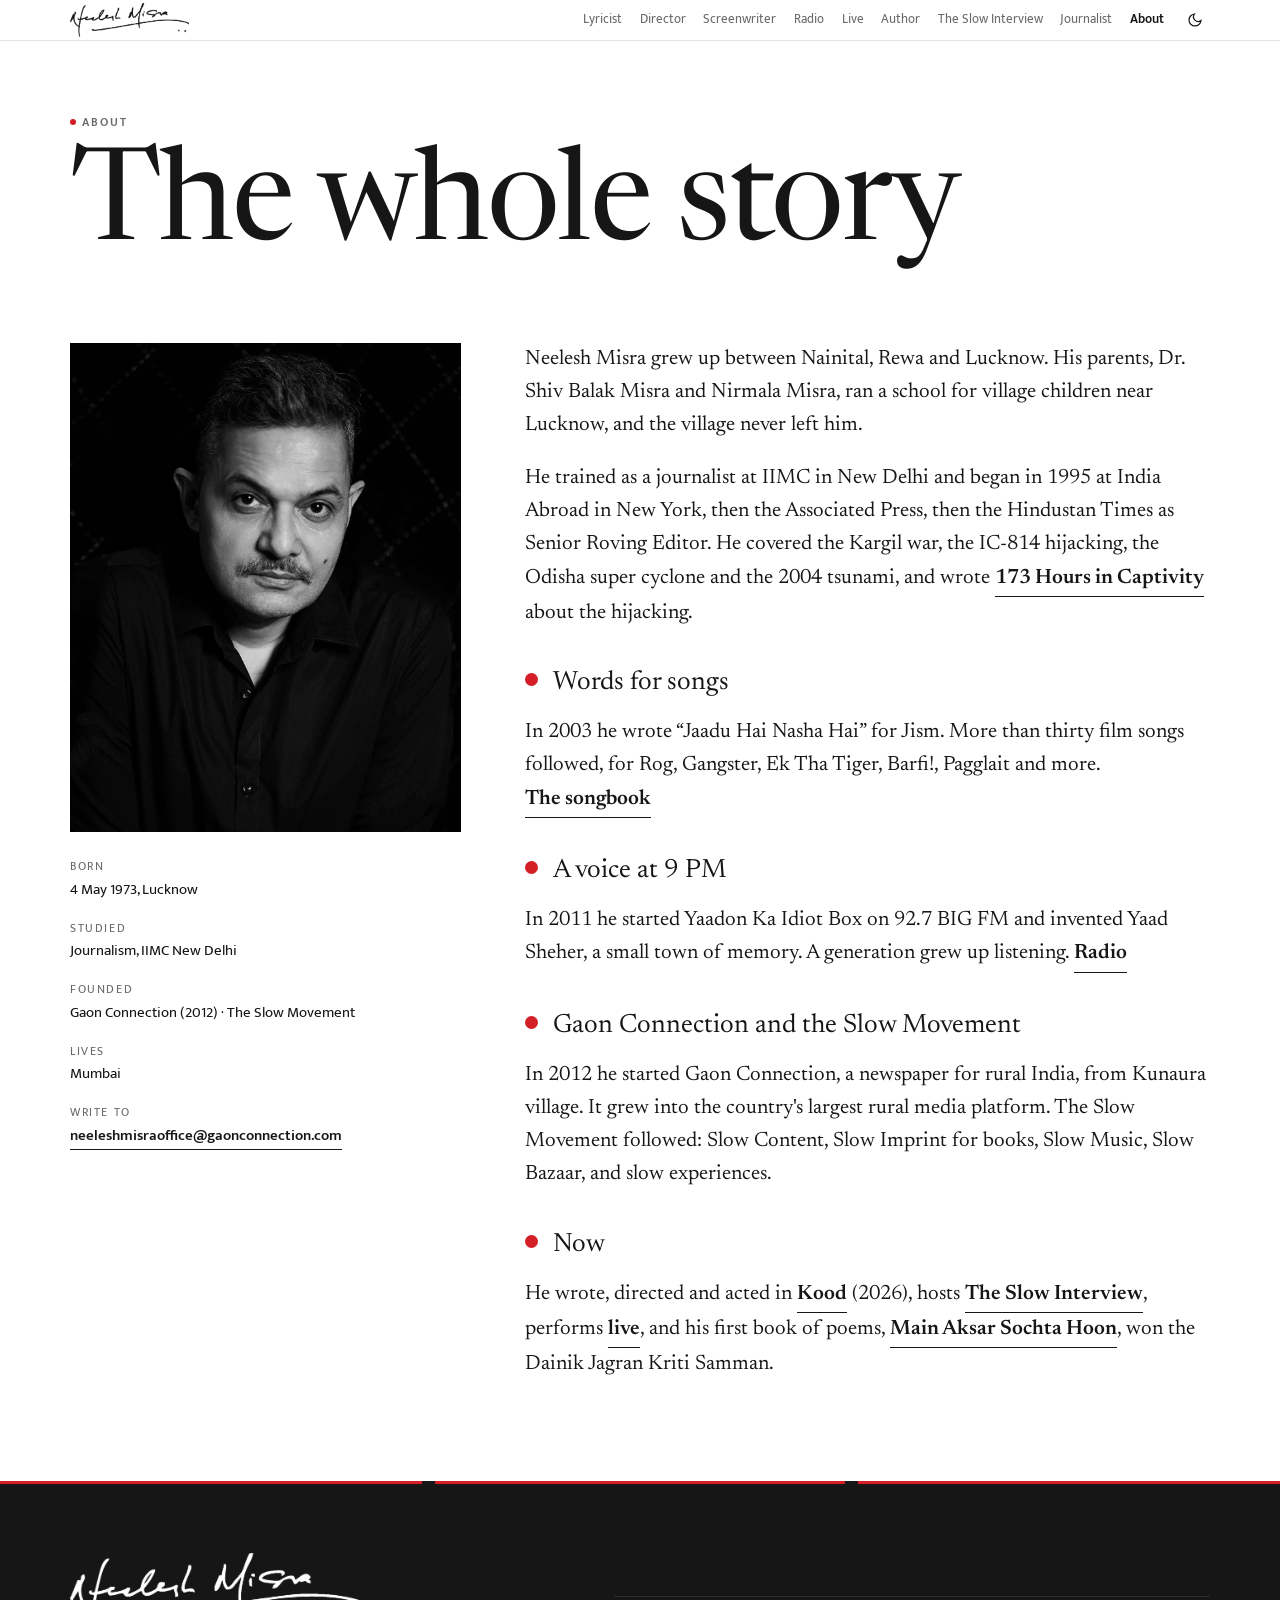
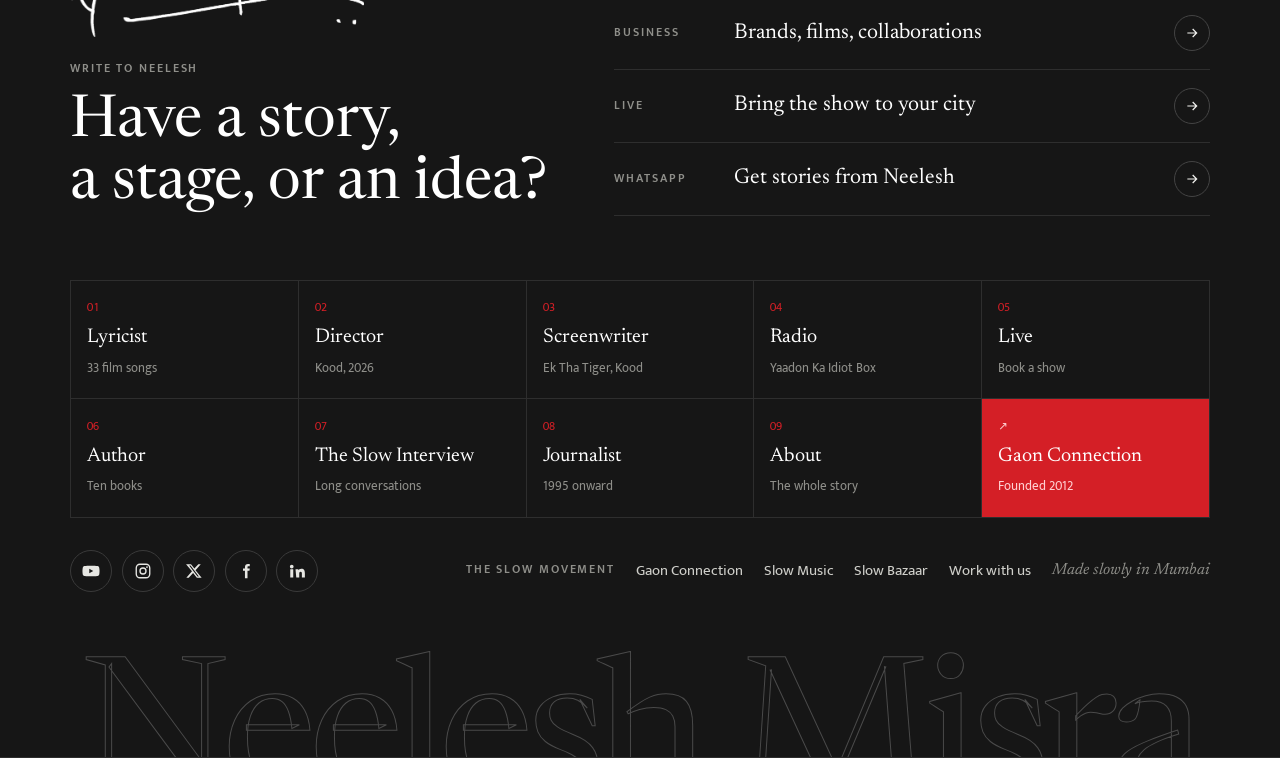
==== about/index.html @ 48dad01f "Slow Interview: drifting guest wall hero, 66M+ views, one-line rules Co-Authored-By: Claude Opus 5.5" ====
<!doctype html>
<html lang="en">
<head>
<!--head-->
<meta charset="utf-8">
<meta name="viewport" content="width=device-width,initial-scale=1,viewport-fit=cover">
<link rel="preconnect" href="https://fonts.googleapis.com">
<link rel="preconnect" href="https://fonts.gstatic.com" crossorigin>
<link rel="stylesheet" href="https://fonts.googleapis.com/css2?family=Newsreader:ital,opsz,wght@0,6..72,400;0,6..72,500;1,6..72,400&family=Mukta:wght@400;600&family=Tiro+Devanagari+Hindi&family=Courier+Prime&display=swap">
<script>(function(){try{var t=localStorage.getItem("nm-theme");if(t==="dark"||t==="light")document.documentElement.setAttribute("data-theme",t)}catch(e){}})();</script>
<link rel="icon" href="../favicon.ico">
<!--/head-->
<title>About Neelesh Misra</title>
<meta name="description" content="Neelesh Misra: born in Lucknow in 1973, journalist, lyricist, radio storyteller, filmmaker, founder of Gaon Connection and The Slow Movement.">
<meta property="og:title" content="About Neelesh Misra">
<link rel="stylesheet" href="../assets/site.css?v=1793854650">
</head>
<body class="s-about" data-page="about" data-root="../">
<header id="ubar"></header>
<main>
  <section class="wrap mast">
    <p class="label kicker dot">About</p>
    <h1>The whole story</h1>
  </section>
  <section class="wrap longbio">
    <aside class="side">
      <div class="portrait" id="portrait" role="img" aria-label="Neelesh Misra">NM</div>
      <dl class="facts">
        <div><dt>Born</dt><dd>4 May 1973, Lucknow</dd></div>
        <div><dt>Studied</dt><dd>Journalism, IIMC New Delhi</dd></div>
        <div><dt>Founded</dt><dd>Gaon Connection (2012) · The Slow Movement</dd></div>
        <div><dt>Lives</dt><dd>Mumbai</dd></div>
        <div><dt>Write to</dt><dd><a class="lnk" id="mail"></a></dd></div>
      </dl>
    </aside>
    <div class="prose">
      <p>Neelesh Misra grew up between Nainital, Rewa and Lucknow. His parents, Dr. Shiv Balak Misra and Nirmala Misra, ran a school for village children near Lucknow, and the village never left him.</p>
      <p>He trained as a journalist at IIMC in New Delhi and began in 1995 at India Abroad in New York, then the Associated Press, then the Hindustan Times as Senior Roving Editor. He covered the Kargil war, the IC-814 hijacking, the Odisha super cyclone and the 2004 tsunami, and wrote <a class="lnk" href="../books/">173 Hours in Captivity</a> about the hijacking.</p>
      <h2 class="dot">Words for songs</h2>
      <p>In 2003 he wrote “Jaadu Hai Nasha Hai” for Jism. More than thirty film songs followed, for Rog, Gangster, Ek Tha Tiger, Barfi!, Pagglait and more. <a class="lnk" href="../lyrics/">The songbook</a></p>
      <h2 class="dot">A voice at 9 PM</h2>
      <p>In 2011 he started Yaadon Ka Idiot Box on 92.7 BIG FM and invented Yaad Sheher, a small town of memory. A generation grew up listening. <a class="lnk" href="../radio/">Radio</a></p>
      <h2 class="dot">Gaon Connection and the Slow Movement</h2>
      <p>In 2012 he started Gaon Connection, a newspaper for rural India, from Kunaura village. It grew into the country's largest rural media platform. The Slow Movement followed: Slow Content, Slow Imprint for books, Slow Music, Slow Bazaar, and slow experiences.</p>
      <h2 class="dot">Now</h2>
      <p>He wrote, directed and acted in <a class="lnk" href="../films/">Kood</a> (2026), hosts <a class="lnk" href="../slow-interview/">The Slow Interview</a>, performs <a class="lnk" href="../live/">live</a>, and his first book of poems, <a class="lnk" href="../books/">Main Aksar Sochta Hoon</a>, won the Dainik Jagran Kriti Samman.</p>
    </div>
  </section>
</main>
<footer id="foot"></footer>
<script src="../assets/data.js?v=1793854650"></script>
<script src="../assets/app.js?v=1793854650"></script>
<script>
NM.page=function(){var m=NM.$("#mail");m.href="mailto:"+NM.person.email;m.textContent=NM.person.email;
  if(NM.person.portrait){var p=NM.$("#portrait");p.style.background="#222 url(../"+NM.person.portrait+") center 20%/cover";p.textContent="";p.setAttribute("title",NM.person.portraitCredit||"")}};
</script>
</body>
</html>
---- assets/site.css ----
/* Neelesh Misra — one design system, many rooms.
   Bones from Gaon Connection (paper, ink, one red, Newsreader + Mukta, red dot titles).
   Each sub-site (body.s-*) changes layout and one mood colour. */
:root{
  --bg:#ffffff; --fg:#161616; --muted:#6a6a6a; --line:#e4e4e2; --panel:#f4f4f2;
  --accent:#d41f26; --accent-2:#d41f26;
  --dark:#161616; --on-dark:#f1f1ee;
  --f-disp:"Newsreader",Georgia,"Times New Roman",serif;
  --f-hi:"Tiro Devanagari Hindi","Noto Serif Devanagari",serif;
  --f-body:"Mukta",system-ui,sans-serif;
  --s-1:.84rem; --s0:1.06rem; --s1:1.28rem; --s2:1.65rem; --s3:2.2rem; --s4:clamp(2.6rem,6vw,4.6rem); --s5:clamp(3.2rem,10vw,8.5rem);
  --wrap:1180px;
}
@media (prefers-color-scheme:dark){:root:not([data-theme="light"]){--bg:#121212;--fg:#ececea;--muted:#9f9f9b;--line:#2a2a2c;--panel:#1a1a1c;--accent:#ff5a5f;--accent-2:#ff5a5f;--dark:#0a0a0a;color-scheme:dark}}
:root[data-theme="dark"]{--bg:#121212;--fg:#ececea;--muted:#9f9f9b;--line:#2a2a2c;--panel:#1a1a1c;--accent:#ff5a5f;--accent-2:#ff5a5f;--dark:#0a0a0a;color-scheme:dark}

*{box-sizing:border-box}
html{scroll-behavior:smooth}
body{background:var(--bg);color:var(--fg);font-family:var(--f-body);font-size:var(--s0);line-height:1.7;margin:0;-webkit-font-smoothing:antialiased}
a{color:inherit;text-decoration:none}
a:hover{color:var(--accent)}
a:focus-visible,button:focus-visible{outline:2px solid var(--accent);outline-offset:3px}
img{max-width:100%;display:block}
h1,h2,h3,h4{font-family:var(--f-disp);font-weight:400;line-height:1.2;text-wrap:balance;margin:0}
p{margin:0}
button{font:inherit;color:inherit;background:none;border:0;cursor:pointer;padding:0}
.wrap{max-width:var(--wrap);margin:0 auto;padding:0 max(20px,env(safe-area-inset-left,0px))}
.hi{font-family:var(--f-hi)}
.muted{color:var(--muted)}
.label{font-size:.74rem;letter-spacing:.16em;text-transform:uppercase;font-weight:600;color:var(--muted)}
.dot::before{content:"";display:inline-block;width:.5em;height:.5em;border-radius:50%;background:var(--accent);margin-right:.55em;vertical-align:.12em}
.sec-title{font-size:var(--s2);margin-bottom:1.4rem}
.btn{display:inline-flex;align-items:center;gap:.55rem;padding:.7rem 1.15rem;border:1px solid currentColor;font-weight:600;font-size:.92rem;letter-spacing:.02em;transition:background .2s,color .2s}
.btn:hover{background:var(--fg);color:var(--bg);border-color:var(--fg)}
.btn.solid{background:var(--accent);border-color:var(--accent);color:#fff}
.btn.solid:hover{background:var(--fg);border-color:var(--fg);color:var(--bg)}
.lnk{display:inline-flex;align-items:center;gap:.45rem;font-weight:600;border-bottom:1px solid currentColor;padding-bottom:1px}
.lnk svg,.btn svg{width:1em;height:1em;flex:none}

/* ---------- universe bar: thin strip shared by every sub-site ---------- */
.ubar{border-bottom:1px solid var(--line);font-size:.8rem;background:var(--bg);position:relative;z-index:20}
.ubar .wrap{display:flex;align-items:center;gap:1rem;min-height:40px}
.ubar .home{display:flex;align-items:center;color:var(--fg);flex:none}
.ubar .home:hover{color:var(--accent)}
.sig-logo{display:inline-block;aspect-ratio:1423/407;background:currentColor;-webkit-mask:url(img/signature.png) center/contain no-repeat;mask:url(img/signature.png) center/contain no-repeat;transition:background-color .25s}
.ubar .sig-logo{height:34px}
.f-sig{height:clamp(56px,7vw,84px);color:#fff;margin-bottom:1.4rem;display:block}
.ubar .home b{font-weight:500}
.ubar nav{display:flex;gap:1.1rem;overflow-x:auto;scrollbar-width:none;margin-left:auto;white-space:nowrap}
.ubar nav::-webkit-scrollbar{display:none}
.ubar nav a{color:var(--muted)}
.ubar nav a[aria-current]{color:var(--fg);font-weight:600}
.ubar nav a:hover{color:var(--accent)}
.tgl{width:30px;height:30px;display:grid;place-items:center;border-radius:50%;flex:none}
.tgl:hover{background:var(--panel)}
.tgl svg{width:16px;height:16px}

/* ---------- footer (shared) ---------- */
.foot{background:var(--dark);color:var(--on-dark);margin-top:0;padding:3.5rem 0 1.5rem}
.foot a:hover{color:#ff7a7e}
.foot .grid{display:grid;grid-template-columns:1.4fr 1fr 1fr 1fr;gap:2rem}
.foot h4{font-family:var(--f-body);font-size:.74rem;letter-spacing:.16em;text-transform:uppercase;font-weight:600;color:#9f9f9b;margin-bottom:.8rem}
.foot ul{list-style:none;margin:0;padding:0;display:grid;gap:.35rem;font-size:.95rem}
.foot .sig{font-family:var(--f-disp);font-size:1.9rem;line-height:1.1}
.foot .sig .hi{display:block;font-size:1.2rem;color:#9f9f9b;margin-top:.3rem}
.foot .bottom{border-top:1px solid #2c2c2c;margin-top:2.5rem;padding-top:1.2rem;display:flex;justify-content:space-between;gap:1rem;flex-wrap:wrap;font-size:.8rem;color:#9f9f9b}
@media (max-width:820px){.foot .grid{grid-template-columns:1fr 1fr}.foot .grid>div:first-child{grid-column:1/-1}}

/* ---------- footer v2 ---------- */
.foot2{padding:0;overflow:hidden;position:relative}
.foot2::before{content:"";position:absolute;left:0;right:0;top:0;height:3px;background:linear-gradient(90deg,#d41f26 0 33%,transparent 33% 34%,#d41f26 34% 66%,transparent 66% 67%,#d41f26 67%)}
.foot2 .label{color:#8f8f8a}
.f-top{display:grid;grid-template-columns:1fr 1.2fr;gap:3rem;padding:4.5rem 0 3rem;align-items:end}
.f-say h2{font-size:clamp(2.2rem,4.6vw,3.8rem);line-height:1.05;margin-top:.8rem;color:#fff}
.f-ctas{display:grid;gap:0;border-top:1px solid #2e2e2e}
.f-cta{display:grid;grid-template-columns:6.5rem 1fr 2rem;align-items:center;gap:1rem;padding:1.1rem 0;border-bottom:1px solid #2e2e2e;transition:padding .3s,color .2s}
.f-cta b{font-family:var(--f-disp);font-weight:400;font-size:1.35rem;color:#fff;transition:color .2s}
.f-cta .go{justify-self:end;width:36px;height:36px;border-radius:50%;border:1px solid #444;display:grid;place-items:center;transition:.25s}
.f-cta .go svg{width:16px;height:16px}
.f-cta:hover{padding-left:.6rem}
.f-cta:hover b{color:#ff7a7e}
.f-cta:hover .go{background:#d41f26;border-color:#d41f26;color:#fff;transform:rotate(-45deg)}
.f-index{display:grid;grid-template-columns:repeat(5,1fr);border-top:1px solid #2e2e2e;border-left:1px solid #2e2e2e;margin-top:1rem}
.f-index a{border-right:1px solid #2e2e2e;border-bottom:1px solid #2e2e2e;padding:1.1rem 1rem 1.2rem;display:grid;gap:.15rem;transition:background .25s}
.f-index a.f-gc{background:#d41f26}.f-index a.f-gc .n,.f-index a.f-gc small{color:#ffd0d2}
.f-index a.f-gc:hover{background:#b8181f}
.f-index a:hover{background:#1f1f1f;color:#fff}
.f-index .n{font-size:.72rem;color:#d41f26;font-variant-numeric:tabular-nums}
.f-index b{font-family:var(--f-disp);font-weight:400;font-size:1.25rem;color:#fff}
.f-index small{color:#8f8f8a;font-size:.82rem}
.f-mid{display:flex;justify-content:space-between;align-items:center;gap:2rem;padding:2rem 0;flex-wrap:wrap}
.f-soc{display:flex;gap:.6rem}
.f-soc a{width:42px;height:42px;border-radius:50%;border:1px solid #3a3a3a;display:grid;place-items:center;color:#e6e6e2;transition:.25s}
.f-soc a:hover{background:#fff;color:#161616;border-color:#fff}
.f-soc svg{width:18px;height:18px}
.f-fam{display:flex;gap:1.3rem;flex-wrap:wrap;align-items:center;font-size:.92rem;color:#cfcfca}
.f-made{color:#8f8f8a;font-style:italic;font-family:var(--f-disp);font-size:1rem}
.f-ground{position:relative;overflow:hidden;height:clamp(1.6rem,8.6vw,8.4rem);margin-top:1.5rem}
.f-ground::after{content:"";position:absolute;left:0;right:0;bottom:0;height:1px;background:#2e2e2e}
.f-mark{position:absolute;left:50%;right:auto;bottom:0;transform:translate(-50%,45%);display:flex;font-family:var(--f-disp);font-size:clamp(2.6rem,15vw,14.5rem);line-height:.8;letter-spacing:-.045em;white-space:nowrap;user-select:none;color:transparent;-webkit-text-stroke:1px #4a4a4a}
.f-mark span{display:inline-block;transition:color .4s,-webkit-text-stroke-color .4s}
.f-mark:hover{color:transparent}
.f-mark:hover span{color:#d41f26;-webkit-text-stroke-color:#d41f26}
@media (hover:none){.f-mark span{transition:none}}
.f-bottom{display:flex;justify-content:space-between;gap:1rem;flex-wrap:wrap;font-size:.8rem;color:#8f8f8a;padding-top:1.2rem;padding-bottom:1.4rem;border-top:1px solid #2e2e2e}
@media (max-width:900px){.f-top{grid-template-columns:1fr;padding-top:3.5rem}.f-index{grid-template-columns:1fr 1fr}.f-cta{grid-template-columns:1fr 2rem}.f-cta .label{grid-column:1/-1}}

/* ---------- video: lite embed ---------- */
.vid{position:relative;aspect-ratio:16/9;background:#000 center/cover no-repeat;overflow:hidden;display:block;width:100%;color:#fff}
.vid iframe{position:absolute;inset:0;width:100%;height:100%;border:0}
.vid .play{position:absolute;inset:0;display:grid;place-items:center;transition:background .25s}
.vid .play span{width:68px;height:68px;border-radius:50%;background:rgba(0,0,0,.55);display:grid;place-items:center;backdrop-filter:blur(4px);border:1px solid rgba(255,255,255,.35);transition:transform .25s,background .25s}
.vid .play svg{width:22px;height:22px;margin-left:3px}
.vid:hover .play span{transform:scale(1.07);background:var(--accent)}
.vid .cap{position:absolute;left:0;right:0;bottom:0;padding:1rem 1.1rem;background:linear-gradient(transparent,rgba(0,0,0,.75));font-weight:600;font-size:.95rem;text-align:left}
.vid.ph{background:linear-gradient(135deg,#2a2a2a,#111)}

/* ---------- modal ---------- */
.modal{position:fixed;inset:0;z-index:100;background:rgba(10,10,10,.88);display:none;align-items:center;justify-content:center;padding:20px}
.modal.open{display:flex}
.modal .box{width:min(1100px,100%)}
.modal .x{position:absolute;top:14px;right:18px;color:#fff;font-size:2rem;line-height:1;width:44px;height:44px}
.modal .t{color:#fff;margin-top:.8rem;font-family:var(--f-disp);font-size:1.3rem}

/* ---------- sub-site masthead (shared skeleton) ---------- */
.mast{padding-top:4.5rem;padding-bottom:2.5rem}
.mast .kicker{margin-bottom:1rem}
.mast h1{font-size:var(--s5);line-height:.95;letter-spacing:-.02em}
.mast h1 .hi{display:block;font-size:.34em;letter-spacing:0;margin-top:.8rem;color:var(--muted)}
.mast .lede{font-family:var(--f-disp);font-size:var(--s1);max-width:40ch;margin-top:1.6rem;line-height:1.5}
.quote-line{font-size:.78rem;letter-spacing:.2em;text-transform:uppercase;text-align:center;color:var(--muted);padding:1.4rem 0}

/* =====================================================================
   HUB  (body.s-hub)
   ===================================================================== */
.s-hub .hero{padding-top:5rem;padding-bottom:3rem;display:grid;grid-template-columns:1.25fr .75fr;gap:3rem;align-items:end}
.s-hub .hero h1{font-size:clamp(3.6rem,11vw,9.5rem);line-height:.88;letter-spacing:-.035em}
.s-hub .hero h1 .hi{display:block;font-size:.3em;letter-spacing:0;color:var(--accent);margin-top:1.2rem}
.s-hub .hero .bio{font-family:var(--f-disp);font-size:1.32rem;line-height:1.55}
.s-hub .hero .bio s{color:var(--muted);text-decoration-thickness:1px}
.s-hub .hero .bio em{font-style:normal;color:var(--accent)}
.s-hub .hero .bio p+p{margin-top:1rem}
.hero2{position:relative;min-height:calc(100vh - 41px);min-height:calc(100svh - 41px);display:flex;align-items:center;overflow:hidden;background:#f6f5f2;color:var(--fg)}
.h-photo{position:absolute;inset:0;margin:0;background:#f6f5f2 right center / cover no-repeat;animation:hzoom 24s ease-out forwards}
.h-photo::after{content:"";position:absolute;inset:0;background:linear-gradient(90deg,rgba(243,241,236,.97) 0%,rgba(243,241,236,.8) 30%,rgba(243,241,236,0) 54%)}
.h-photo figcaption{position:absolute;right:20px;bottom:16px;z-index:2;font-size:.72rem;letter-spacing:.12em;text-transform:uppercase;color:rgba(0,0,0,.45)}
@keyframes hzoom{from{transform:scale(1.08)}to{transform:scale(1)}}
@media (prefers-reduced-motion:reduce){.h-photo{animation:none}}
.h-in{position:relative;z-index:2;width:100%;padding-top:6rem;padding-bottom:4.5rem}
.h-k{color:#6a6a6a}
.h-k s{text-decoration-thickness:1.5px;text-decoration-color:#d41f26;color:#a3a3a3;margin-right:.15em}
.hero2 h1{font-size:clamp(4rem,11vw,9.5rem);line-height:.86;letter-spacing:-.035em;margin:1rem 0 1.6rem;color:#161616}
.hero2 .bio{font-family:var(--f-disp);font-size:clamp(1.15rem,1.6vw,1.4rem);line-height:1.5;max-width:24em;color:#2a2a2a}
.hero2 .bio p+p{margin-top:.8rem}
.hero2 .bio em{font-style:italic;color:#d41f26}
.h-acts{display:flex;gap:.8rem;flex-wrap:wrap;margin-top:2rem}
.hero2 .btn{color:#161616}
.hero2 .btn:hover{background:#161616;color:#fff;border-color:#161616}
.hero2 .btn.solid{background:#d41f26;border-color:#d41f26}
.h-scroll{position:absolute;z-index:2;left:50%;margin-left:-24px;bottom:2rem;width:48px;height:48px;border:1px solid rgba(0,0,0,.25);border-radius:50%;display:grid;place-items:center;color:#161616;animation:bob 2.4s ease-in-out infinite}
.h-scroll:hover{color:#fff;background:#d41f26;border-color:#d41f26}
@keyframes bob{50%{transform:translateY(6px)}}
@media (max-width:820px){.hero2{align-items:flex-end;min-height:auto}.h-photo{position:relative;inset:auto;height:62vw;max-height:460px;animation:none}.h-photo::before{background-position:72% 30%}.h-photo::after{background:linear-gradient(0deg,#f3f1ec 0%,rgba(243,241,236,0) 35%)}.hero2{flex-direction:column;align-items:stretch}.h-in{padding-top:0;padding-bottom:2.5rem;margin-top:-3rem}.h-scroll{display:none}}
.hero2,.h-photo{background-color:var(--hero-bg)}
:root{--hero-bg:#f3f1ec}
.h-photo::before{content:"";position:absolute;inset:0;background:var(--hero-img) right center/cover no-repeat;opacity:.8;filter:saturate(.9) brightness(.96)}
.h-photo::after{z-index:1}
.hero2 .h-in{--hfg:#161616;--hbody:#2a2a2a;--hmut:#6a6a6a}
.hero2 h1{color:var(--hfg)!important}.hero2 .bio{color:var(--hbody)!important}.h-k{color:var(--hmut)!important}
.hero2 .btn:not(.solid){color:var(--hfg)}
.h-scroll{color:var(--hfg)}
@media (prefers-color-scheme:dark){:root:not([data-theme="light"]){--hero-bg:#121212}
 :root:not([data-theme="light"]) .h-photo::before{opacity:.55;filter:saturate(.75) brightness(.7) contrast(1.05)}
 :root:not([data-theme="light"]) .h-photo::after{background:linear-gradient(90deg,rgba(18,18,18,.97) 0%,rgba(18,18,18,.8) 32%,rgba(18,18,18,.1) 60%),linear-gradient(0deg,rgba(18,18,18,.6),transparent 30%)}
 :root:not([data-theme="light"]) .hero2 .h-in{--hfg:#efede8;--hbody:#cfccc5;--hmut:#9f9f9b}
 :root:not([data-theme="light"]) .hero2 .btn:not(.solid):hover{background:#efede8;color:#121212}
 :root:not([data-theme="light"]) .h-scroll{border-color:rgba(255,255,255,.3);color:#efede8}}
:root[data-theme="dark"]{--hero-bg:#121212}
:root[data-theme="dark"] .h-photo::before{opacity:.55;filter:saturate(.75) brightness(.7) contrast(1.05)}
:root[data-theme="dark"] .h-photo::after{background:linear-gradient(90deg,rgba(18,18,18,.97) 0%,rgba(18,18,18,.8) 32%,rgba(18,18,18,.1) 60%),linear-gradient(0deg,rgba(18,18,18,.6),transparent 30%)}
:root[data-theme="dark"] .hero2 .h-in{--hfg:#efede8;--hbody:#cfccc5;--hmut:#9f9f9b}
:root[data-theme="dark"] .hero2 .btn:not(.solid):hover{background:#efede8;color:#121212}
:root[data-theme="dark"] .h-scroll{border-color:rgba(255,255,255,.3);color:#efede8}
@media (max-width:820px){:root[data-theme="dark"] .h-photo::after{background:linear-gradient(0deg,#121212 0%,rgba(18,18,18,0) 40%)}}
@media (max-width:820px) and (prefers-color-scheme:dark){:root:not([data-theme="light"]) .h-photo::after{background:linear-gradient(0deg,#121212 0%,rgba(18,18,18,0) 40%)}}
.roles{border-top:1px solid var(--fg)}
.role{display:grid;grid-template-columns:3.5rem 1fr auto 2.5rem;gap:1.2rem;align-items:center;padding:1.25rem 0;border-bottom:1px solid var(--line);position:relative;transition:padding .3s}
.role .n{font-size:.8rem;color:var(--muted);font-variant-numeric:tabular-nums}
.role h2{font-size:clamp(1.9rem,4.5vw,3.4rem);line-height:1;transition:transform .35s,color .2s}
.role h2 .hi{font-size:.45em;color:var(--muted);margin-left:.6rem;vertical-align:.25em}
.role .what{color:var(--muted);font-size:.95rem;text-align:right;max-width:30ch}
.role .arr{font-size:1.5rem;transition:transform .3s;justify-self:end}
.role:hover{color:var(--fg)}
.role:hover h2{transform:translateX(.6rem);color:var(--accent)}
.role:hover .arr{transform:translateX(.3rem) rotate(-45deg);color:var(--accent)}
.role .peek{position:absolute;right:16%;top:50%;width:220px;aspect-ratio:4/3;transform:translateY(-50%) scale(.9) rotate(-3deg);opacity:0;pointer-events:none;transition:.3s;z-index:3;box-shadow:0 20px 40px rgba(0,0,0,.25);display:grid;place-items:center;color:#fff;font-family:var(--f-hi);font-size:2.2rem;text-align:center;padding:1rem}
.role:hover .peek{opacity:1;transform:translateY(-50%) scale(1) rotate(-3deg)}
@media (hover:none),(max-width:900px){.role .peek{display:none}}
.now{background:var(--panel);padding:3.5rem 0;margin-top:4rem}
.now .grid{display:grid;grid-template-columns:1.6fr 1fr 1fr;gap:1.6rem}
.now2{background:#161616;color:#f1f1ee;padding:5rem 0;position:relative;overflow:hidden}
.now2::before{content:"";position:absolute;width:60vw;height:60vw;right:-20vw;top:-30vw;background:radial-gradient(closest-side,rgba(212,31,38,.28),transparent);pointer-events:none}
.now-head{display:flex;align-items:baseline;justify-content:space-between;gap:1rem;margin-bottom:2.2rem;flex-wrap:wrap}
.now-head h2{font-size:var(--s3)}
.now-head p{color:#9f9f9b;font-family:var(--f-disp);font-style:italic;font-size:1.15rem}
.now2 .grid{display:grid;grid-template-columns:repeat(3,1fr);gap:1.6rem;position:relative}
.ncard{display:flex;flex-direction:column;background:#1e1e1e;border:1px solid #2c2c2c;transition:transform .35s,border-color .35s,background .35s;color:#f1f1ee}
.ncard:hover{transform:translateY(-6px);border-color:#d41f26;background:#222;color:#f1f1ee}
.nimg{position:relative;aspect-ratio:16/9;background:#2a2a2a center/cover no-repeat;overflow:hidden}
.nimg::after{content:"";position:absolute;inset:0;background:linear-gradient(transparent 55%,rgba(0,0,0,.55));transition:opacity .35s}
.nplay{position:absolute;left:50%;top:50%;width:58px;height:58px;margin:-29px 0 0 -29px;border-radius:50%;background:rgba(0,0,0,.55);border:1px solid rgba(255,255,255,.4);display:grid;place-items:center;z-index:1;transition:.3s;backdrop-filter:blur(4px)}
.nplay svg{width:18px;height:18px;margin-left:3px}
.ncard:hover .nplay{background:#d41f26;border-color:#d41f26;transform:scale(1.08)}
.nnum{position:absolute;left:14px;bottom:10px;z-index:1;font-family:var(--f-disp);font-size:2rem;line-height:1;color:#fff}
.nbody{padding:1.3rem 1.3rem 1.5rem;display:flex;flex-direction:column;flex:1}
.ntag{display:flex;align-items:center;gap:.6rem;font-size:.74rem;letter-spacing:.14em;text-transform:uppercase;color:#9f9f9b;font-weight:600}
.ntag span{background:#d41f26;color:#fff;padding:.15rem .5rem;letter-spacing:.1em}
.ncard h3{font-size:1.5rem;line-height:1.2;margin:.8rem 0 .5rem}
.nd{color:#b5b5b0;font-size:.95rem;flex:1}
.ncta{display:inline-flex;align-items:center;gap:.4rem;font-weight:600;font-size:.9rem;margin-top:1.1rem;color:#ff7a7e}
.ncta svg{width:1em;height:1em;transition:transform .3s}
.ncard:hover .ncta svg{transform:translateX(4px)}
@media (max-width:900px){.now2 .grid{grid-template-columns:1fr}}
.card .k{margin:.9rem 0 .3rem}
.card h3{font-size:1.45rem}
.card p{color:var(--muted);font-size:.95rem;margin-top:.35rem}
.tile{aspect-ratio:16/9;display:grid;place-items:center;color:#fff;font-family:var(--f-hi);font-size:2.6rem;text-align:center;padding:1rem}
.movement{padding-top:4rem;padding-bottom:4rem}
.movement .row{display:grid;grid-template-columns:repeat(5,1fr);gap:0;border-top:1px solid var(--line);border-bottom:1px solid var(--line)}
.movement .row>*{padding:1.4rem 1.1rem;border-right:1px solid var(--line)}
.movement .row>*:last-child{border-right:0}
.movement h3{font-size:1.25rem;margin-bottom:.3rem}
.movement p{font-size:.92rem;color:var(--muted)}
@media (max-width:900px){.s-hub .hero{grid-template-columns:1fr;padding-top:3rem}.now .grid{grid-template-columns:1fr}.role{grid-template-columns:2.2rem 1fr 1.5rem}.role .what{display:none}.movement .row{grid-template-columns:1fr 1fr}.movement .row>*{border-bottom:1px solid var(--line)}}

/* =====================================================================
   LYRICS  (body.s-lyrics) — a songbook in neel (indigo) ink on ruled paper
   ===================================================================== */
.s-lyrics{--accent:#2b3f8c;--paper:#fbfbf8}
:root[data-theme="dark"] .s-lyrics,.s-lyrics.dk{--accent:#8ea2ff;--paper:#141416}
@media (prefers-color-scheme:dark){:root:not([data-theme="light"]) .s-lyrics{--accent:#8ea2ff;--paper:#141416}}
.s-lyrics main{background:var(--paper)}
.s-lyrics .mast h1{font-style:italic}
.s-lyrics .mast .count{display:flex;gap:2.5rem;margin-top:2rem;flex-wrap:wrap}
.s-lyrics .mast .count b{display:block;font-family:var(--f-disp);font-weight:400;font-size:2.6rem;line-height:1;color:var(--accent)}
.tabs{display:flex;gap:.4rem;flex-wrap:wrap;border-bottom:1px solid var(--line);padding-bottom:1rem;align-items:center}
.tabs button{padding:.4rem .9rem;border:1px solid var(--line);border-radius:999px;font-size:.88rem;color:var(--muted)}
.tabs button[aria-pressed="true"]{background:var(--accent);color:#fff;border-color:var(--accent)}
.tabs .search{margin-left:auto;border:1px solid var(--line);border-radius:999px;padding:.4rem .9rem;font:inherit;font-size:.88rem;background:transparent;color:var(--fg);min-width:200px}
.songbook{display:grid;grid-template-columns:minmax(280px,.9fr) 1.4fr;gap:3rem;padding-top:2rem;padding-bottom:5rem;align-items:start}
.songlist{list-style:none;margin:0;padding:0;max-height:76vh;overflow:auto;scrollbar-width:thin;position:sticky;top:1rem}
.songlist .yr{font-size:.74rem;letter-spacing:.16em;color:var(--muted);padding:1.1rem 0 .3rem;font-weight:600;position:sticky;top:0;background:var(--paper)}
.songlist button{display:grid;grid-template-columns:1fr auto;width:100%;text-align:left;padding:.75rem 0;border-bottom:1px solid var(--line);gap:.8rem;align-items:baseline}
.songlist button b{font-family:var(--f-disp);font-weight:400;font-size:1.3rem;line-height:1.25;transition:color .2s,transform .25s}
.songlist button small{color:var(--muted);font-size:.82rem;white-space:nowrap}
.songlist button:hover b{color:var(--accent);transform:translateX(4px)}
.songlist button[aria-current="true"] b{color:var(--accent)}
.songlist button[aria-current="true"]{border-bottom-color:var(--accent)}
.sheet{position:relative;padding:2.4rem 2.6rem 2.6rem;background:var(--bg);border:1px solid var(--line);min-height:70vh;
  background-image:repeating-linear-gradient(transparent 0 37px,var(--line) 37px 38px);background-position:0 120px}
.sheet::before{content:"";position:absolute;left:2rem;top:0;bottom:0;width:1px;background:color-mix(in srgb,var(--accent) 35%,transparent)}
.sheet .film{color:var(--accent)}
.sheet h2{font-size:clamp(2.2rem,4vw,3.4rem);font-style:italic;margin:.4rem 0 .2rem}
.sheet .hname{font-family:var(--f-hi);font-size:1.6rem;color:var(--muted)}
.sheet dl{display:grid;grid-template-columns:auto 1fr;gap:.25rem 1.2rem;margin:1.4rem 0;font-size:.9rem}
.sheet dt{color:var(--muted);text-transform:uppercase;letter-spacing:.12em;font-size:.72rem;padding-top:.2rem}
.sheet dd{margin:0}
.sheet .lyr{font-family:var(--f-disp);font-size:1.35rem;line-height:38px;white-space:pre-line;margin-top:1rem}
.sheet .lyr.hi{font-family:var(--f-hi);font-size:1.3rem}
.sheet .note{font-size:.92rem;color:var(--muted);margin-top:1rem;line-height:38px}
.langsw{position:absolute;top:2.2rem;right:2.4rem;display:flex;align-items:center;gap:.5rem;font-size:.85rem}
.langsw button{padding:.15rem .5rem;border-radius:4px;color:var(--muted)}
.langsw button[aria-pressed="true"]{background:var(--accent);color:#fff}
.sheet .vid{margin-top:1.4rem}
.ownvoice{background:var(--accent);color:#fff;padding:4rem 0}
.ownvoice .label{color:rgba(255,255,255,.7)}
.ownvoice h2{font-size:var(--s4);font-style:italic}
.ownvoice .grid{display:grid;grid-template-columns:repeat(4,1fr);gap:1.4rem;margin-top:2rem}
.ownvoice .card p{color:rgba(255,255,255,.75)}
.ownvoice .card h3{font-size:1.25rem;margin-top:.7rem}
@media (max-width:900px){.songbook{grid-template-columns:1fr}.songlist{position:static;max-height:46vh}.sheet{padding:2rem 1.4rem 2rem 2.6rem}.sheet::before{left:1.4rem}.langsw{position:static;margin-bottom:1rem}.ownvoice .grid{grid-template-columns:1fr 1fr}.tabs .search{margin-left:0;width:100%}}

/* =====================================================================
   FILMS / DIRECTOR (body.s-films) — the dark room
   ===================================================================== */
.s-films{--bg:#0b0b0c;--fg:#f2f0ea;--muted:#9a978f;--line:#26262a;--panel:#141416;--accent:#e8b04a;color-scheme:dark}
.s-films .ubar{background:transparent;position:absolute;left:0;right:0;border-color:rgba(255,255,255,.12)}
.cine{position:relative;min-height:100vh;display:flex;align-items:flex-end;overflow:hidden;background:#000}
.cine .bg{position:absolute;inset:0;background:#000 center/cover no-repeat;opacity:.55;transform:scale(1.04);animation:drift 30s ease-in-out infinite alternate}
@keyframes drift{to{transform:scale(1.12) translateX(-2%)}}
@media (prefers-reduced-motion:reduce){.cine .bg{animation:none}}
.cine::after{content:"";position:absolute;inset:0;background:linear-gradient(90deg,rgba(0,0,0,.85) 0%,rgba(0,0,0,.2) 60%,rgba(0,0,0,.7) 100%),linear-gradient(transparent 50%,#0b0b0c)}
.cine .wrap{position:relative;z-index:2;width:100%;padding-bottom:4rem;display:grid;grid-template-columns:1.1fr .9fr;gap:3rem;align-items:end}
.cine .tag{color:var(--accent);margin-bottom:1.4rem}
.cine h1{font-size:clamp(5rem,16vw,13rem);line-height:.85;letter-spacing:-.03em}
.cine h1 .hi{font-size:.35em;color:var(--accent);margin-left:.2em;vertical-align:.6em}
.cine .meta{display:flex;gap:2rem;margin:1.2rem 0;font-size:.8rem;letter-spacing:.16em;text-transform:uppercase}
.cine .log{font-family:var(--f-disp);font-size:1.35rem;line-height:1.5;max-width:34ch}
.cine .acts{display:flex;gap:1.6rem;margin-top:1.8rem;flex-wrap:wrap}
.cine .acts .lnk{color:var(--fg)}
.cine .acts .lnk:hover{color:var(--accent)}
.cine aside{border-left:1px solid rgba(255,255,255,.2);padding-left:2rem}
.cine aside dl{display:grid;gap:1rem;margin:0}
.cine aside dt{font-size:.72rem;letter-spacing:.16em;text-transform:uppercase;color:var(--muted)}
.cine aside dd{margin:0;font-family:var(--f-disp);font-size:1.15rem}
.reel{padding-top:5rem;padding-bottom:5rem}
.reel .grid{display:grid;grid-template-columns:2fr 1fr;gap:1.4rem}
.reel .stack{display:grid;gap:1.4rem}
.reel .vid .cap{font-size:.85rem}
.otherfilms{padding-top:0;padding-bottom:5rem}
.frow{display:grid;grid-template-columns:1fr 11rem 16rem 4rem;gap:1rem;padding:1.4rem 0;border-top:1px solid var(--line);align-items:baseline}
.frow h3{font-size:1.8rem}
.frow span{font-size:.8rem;letter-spacing:.14em;text-transform:uppercase;color:var(--muted)}
@media (max-width:900px){.cine .wrap{grid-template-columns:1fr}.cine aside{border:0;padding:0}.reel .grid{grid-template-columns:1fr}.frow{grid-template-columns:1fr auto}.frow span:nth-of-type(2){display:none}}

/* =====================================================================
   WRITER (body.s-writer) — accordion rows, typewriter labels
   ===================================================================== */
.s-writer{--accent:#d41f26}
.s-writer .mast h1{font-family:"Courier Prime","Courier New",monospace;font-size:clamp(2.6rem,8vw,6.2rem);letter-spacing:-.04em}
.s-writer .mono{font-family:"Courier Prime","Courier New",monospace}
.acc{border-top:1px solid var(--fg);margin-bottom:5rem}
.acc details{border-bottom:1px solid var(--line)}
.acc summary{list-style:none;display:grid;grid-template-columns:1.6fr 1fr .6fr 1.2fr 2rem;gap:1rem;padding:1.5rem 0;align-items:baseline;cursor:pointer}
.acc summary::-webkit-details-marker{display:none}
.acc summary h3{font-size:clamp(1.5rem,2.6vw,2.1rem);transition:color .2s}
.acc summary span{font-family:"Courier Prime","Courier New",monospace;font-size:.9rem;text-transform:uppercase;letter-spacing:.05em}
.acc summary .pm{font-size:1.8rem;font-family:var(--f-body);font-weight:300;transition:transform .3s;justify-self:end}
.acc details[open] summary .pm{transform:rotate(45deg);color:var(--accent)}
.acc details[open] summary h3,.acc summary:hover h3{color:var(--accent)}
.acc .body{display:grid;grid-template-columns:1fr 1.6fr;gap:2.4rem;padding:0 0 2rem}
.acc .body p{font-family:var(--f-disp);font-size:1.2rem;line-height:1.55}
.acc .body .lnk{margin-top:1rem}
@media (max-width:820px){.acc summary{grid-template-columns:1fr auto}.acc summary span{display:none}.acc .body{grid-template-columns:1fr}}

/* =====================================================================
   RADIO (body.s-radio) — 9 PM, night blue and valve-amber
   ===================================================================== */
.s-radio{--bg:#0e1630;--fg:#f3ead7;--muted:#9aa3bd;--line:#26305a;--panel:#141d3d;--accent:#f2a93b;color-scheme:dark}
.s-radio .ubar{background:#0b1228}
.dial{padding-top:4rem;padding-bottom:3rem;text-align:center;position:relative;overflow:hidden}
.dial .label{margin-bottom:1.2rem}
.dial .clock{font-family:var(--f-disp);font-size:clamp(6rem,20vw,15rem);line-height:.9;color:var(--accent);text-shadow:0 0 60px rgba(242,169,59,.35)}
.dial .clock small{font-size:.25em;vertical-align:.9em;margin-left:.2em}
.dial h1{font-size:var(--s4);margin-top:.5rem}
.dial .lede{font-family:var(--f-disp);font-size:1.3rem;max-width:44ch;margin:1.2rem auto 0;color:var(--muted)}
.band{margin:3rem auto 0;max-width:900px;height:66px;border:1px solid var(--line);border-radius:10px;position:relative;
  background:repeating-linear-gradient(90deg,transparent 0 19px,var(--line) 19px 20px),repeating-linear-gradient(90deg,transparent 0 99px,var(--muted) 99px 100px);background-size:auto 30%,auto 55%;background-repeat:repeat-x;background-position:0 100%,0 100%}
.band .needle{position:absolute;top:-8px;bottom:-8px;width:2px;background:var(--accent);box-shadow:0 0 14px var(--accent);left:30%;transition:left .6s cubic-bezier(.6,.1,.2,1)}
.band .freq{position:absolute;top:8px;left:0;right:0;display:flex;justify-content:space-around;font-size:.72rem;color:var(--muted);letter-spacing:.1em}
.studio{margin:3rem auto 0}
.studio img{width:100%;aspect-ratio:21/9;object-fit:cover;object-position:center 35%;filter:saturate(.8) contrast(1.05);border:1px solid var(--line)}
.studio figcaption{font-size:.8rem;color:var(--muted);margin-top:.6rem;letter-spacing:.06em}
.stations{display:grid;grid-template-columns:repeat(4,1fr);gap:1px;background:var(--line);border:1px solid var(--line);margin:2.5rem 0 4rem}
.station{background:var(--bg);padding:1.6rem;text-align:left;transition:background .25s}
.station[aria-pressed="true"],.station:hover{background:var(--panel)}
.station .label{color:var(--accent)}
.station h3{font-size:1.6rem;margin:.6rem 0 .1rem}
.station .hi{color:var(--muted);font-size:1.1rem}
.station p{font-size:.92rem;color:var(--muted);margin-top:.8rem}
.eps{max-width:860px;margin:0 auto 5rem}
.ep{display:grid;grid-template-columns:44px 1fr auto;gap:1.1rem;align-items:center;padding:1rem 0;border-bottom:1px solid var(--line)}
.ep .pb{width:40px;height:40px;border-radius:50%;border:1px solid var(--accent);display:grid;place-items:center;color:var(--accent);transition:.2s}
.ep:hover .pb{background:var(--accent);color:var(--bg)}
.ep .pb svg{width:14px;height:14px;margin-left:2px}
.ep h3{font-size:1.25rem}
.ep small{color:var(--muted);font-size:.85rem}
.ep .d{font-variant-numeric:tabular-nums;color:var(--muted);font-size:.9rem}
@media (max-width:900px){.studio{margin:3rem auto 0}
.studio img{width:100%;aspect-ratio:21/9;object-fit:cover;object-position:center 35%;filter:saturate(.8) contrast(1.05);border:1px solid var(--line)}
.studio figcaption{font-size:.8rem;color:var(--muted);margin-top:.6rem;letter-spacing:.06em}
.stations{grid-template-columns:1fr 1fr}}
@media (max-width:520px){.studio{margin:3rem auto 0}
.studio img{width:100%;aspect-ratio:21/9;object-fit:cover;object-position:center 35%;filter:saturate(.8) contrast(1.05);border:1px solid var(--line)}
.studio figcaption{font-size:.8rem;color:var(--muted);margin-top:.6rem;letter-spacing:.06em}
.stations{grid-template-columns:1fr}}

/* =====================================================================
   LIVE (body.s-live) — the stage
   ===================================================================== */
.s-live{--bg:#7d1a1f;--fg:#fbf1ea;--muted:#e3b9b4;--line:#9a3a3f;--panel:#6b1519;--accent:#ffd8a8;color-scheme:dark}
.s-live .ubar{background:#6b1519}
.stage{padding-top:4rem;padding-bottom:3rem;display:grid;grid-template-columns:1fr 1fr;gap:3rem;align-items:center}
.stage h1{font-size:clamp(3.4rem,9vw,7.5rem);line-height:.9}
.stage h1 em{font-style:italic;color:var(--accent)}
.stage .lede{font-family:var(--f-disp);font-size:1.35rem;line-height:1.5;margin-top:1.4rem;max-width:36ch}
.stage .acts{margin-top:2rem;display:flex;gap:1rem;flex-wrap:wrap}
.stage .btn.solid{background:var(--accent);border-color:var(--accent);color:#5a1014}
.spot{position:relative}
.spot::before{content:"";position:absolute;inset:-12% 0;background:radial-gradient(closest-side,rgba(255,216,168,.28),transparent);z-index:0}
.spot .vid{position:relative;z-index:1;box-shadow:0 30px 70px rgba(0,0,0,.45)}
.formats{display:grid;grid-template-columns:repeat(3,1fr);gap:1.4rem;padding-top:3rem;padding-bottom:3rem}
.formats .f{border-top:2px solid var(--accent);padding-top:1.2rem}
.formats h3{font-size:1.7rem}
.formats p{color:var(--muted);margin-top:.5rem}
.dates{padding-top:3rem;padding-bottom:5rem}
.date{display:grid;grid-template-columns:9rem 1fr auto;gap:1.4rem;align-items:center;padding:1.3rem 0;border-bottom:1px solid var(--line)}
.date .d{font-family:var(--f-disp);font-size:1.6rem}
.date h3{font-size:1.4rem}
.date.empty{grid-template-columns:1fr auto}
@media (max-width:900px){.stage,.formats{grid-template-columns:1fr}.date{grid-template-columns:1fr}}

/* =====================================================================
   BOOKS (body.s-books) — a shelf on warm paper
   ===================================================================== */
.s-books{--bg:#f7f4ee;--panel:#efeae0;--line:#dfd8ca;--accent:#b3261e}
:root[data-theme="dark"] .s-books{--bg:#16140f;--panel:#1e1b15;--line:#2f2a21;--accent:#ff6b5f}
@media (prefers-color-scheme:dark){:root:not([data-theme="light"]) .s-books{--bg:#16140f;--panel:#1e1b15;--line:#2f2a21;--accent:#ff6b5f}}
.shelf{display:flex;gap:1.6rem;align-items:flex-end;padding-top:3rem;padding-bottom:0;border-bottom:14px solid var(--line);overflow-x:auto;scrollbar-width:none;margin-bottom:4rem}
.shelf::-webkit-scrollbar{display:none}
.cover{flex:none;width:190px;aspect-ratio:2/3;padding:1.2rem 1rem;display:flex;flex-direction:column;justify-content:space-between;box-shadow:inset 6px 0 0 rgba(0,0,0,.18),0 18px 30px rgba(0,0,0,.18);transition:transform .35s;cursor:pointer;text-align:left;border-radius:2px 6px 6px 2px}
.cover:hover,.cover[aria-current="true"]{transform:translateY(-16px)}
.cover .ct{font-family:var(--f-hi);font-size:1.45rem;line-height:1.25}
.cover .ce{font-family:var(--f-disp);font-size:1.05rem;line-height:1.2}
.cover small{font-size:.72rem;letter-spacing:.14em;text-transform:uppercase;opacity:.75}
.bookdetail{display:grid;grid-template-columns:1fr 1fr;gap:3rem;padding-bottom:4rem}
.bookdetail h2{font-size:var(--s4)}
.bookdetail .hi{font-size:1.6rem;color:var(--muted);margin-top:.4rem}
.bookdetail dl{display:grid;grid-template-columns:8rem 1fr;gap:.4rem 1rem;margin:1.6rem 0;font-size:.95rem}
.bookdetail dt{color:var(--muted);text-transform:uppercase;letter-spacing:.14em;font-size:.74rem;padding-top:.2rem}
.bookdetail dd{margin:0}
.bookdetail .blurb{font-family:var(--f-disp);font-size:1.4rem;line-height:1.5}
.arts{border-left:1px solid var(--line);padding-left:3rem}
.art{padding:1.2rem 0;border-bottom:1px solid var(--line)}
.art h3{font-size:1.35rem;margin:.3rem 0 .6rem}
@media (max-width:900px){.bookdetail{grid-template-columns:1fr}.arts{border:0;padding:0}}

/* =====================================================================
   SLOW INTERVIEW (body.s-si) — black, white, one red, and time
   ===================================================================== */
.s-si{--accent:#d41f26;--si-paper:#f3f1ec}
@media (prefers-color-scheme:dark){:root:not([data-theme="light"]) .s-si{--si-paper:#151515}}
:root[data-theme="dark"] .s-si{--si-paper:#151515}
.si-hero{position:relative;overflow:hidden;background:#0e0e0e;color:#f1ede4;isolation:isolate}
.si-wall{position:absolute;inset:-10% -4% -10% 38%;display:grid;grid-template-columns:repeat(4,1fr);gap:14px;transform:rotate(-4deg);z-index:-2}
.si-wall .col{display:grid;gap:14px;align-content:start;animation:siDrift var(--d) linear infinite;translate:0 var(--o)}
.si-wall span{display:block;aspect-ratio:16/9;background:#222 center/cover;filter:grayscale(1) contrast(1.05) brightness(.8);opacity:.55}
@keyframes siDrift{from{transform:translateY(0)}to{transform:translateY(-50%)}}
@media (prefers-reduced-motion:reduce){.si-wall .col{animation:none}}
.si-hero::before{content:"";position:absolute;inset:0;z-index:-1;background:linear-gradient(90deg,#0e0e0e 0%,#0e0e0e 34%,rgba(14,14,14,.82) 52%,rgba(14,14,14,.35) 78%,rgba(14,14,14,.55) 100%),linear-gradient(0deg,#0e0e0e 0%,transparent 22%)}
.si-hero::after{content:"";position:absolute;inset:0;z-index:-1;opacity:.08;pointer-events:none;background-image:url("data:image/svg+xml,%3Csvg xmlns='http://www.w3.org/2000/svg' width='160' height='160'%3E%3Cfilter id='n'%3E%3CfeTurbulence type='fractalNoise' baseFrequency='.9' numOctaves='2'/%3E%3C/filter%3E%3Crect width='100%25' height='100%25' filter='url(%23n)'/%3E%3C/svg%3E")}
.si-hero-in{padding-top:6.5rem;padding-bottom:5rem;min-height:min(86vh,760px);display:flex;flex-direction:column;justify-content:center}
.si-hero .label{color:#a9a49a}
.si-hero h1{font-size:clamp(3.4rem,10vw,8.4rem);line-height:.9;letter-spacing:-.03em;margin-top:1.4rem;color:#f1ede4}
.si-hero h1 i{color:#e0393f}
.si-hero .lede{font-family:var(--f-disp);font-size:var(--s1);max-width:36ch;margin-top:1.8rem;line-height:1.5;color:#cfc9bd}
.si-stats{display:flex;flex-wrap:wrap;margin:3rem 0 0;max-width:44rem;border-top:1px solid rgba(241,237,228,.18)}
.si-stats div{padding:1.1rem 1.8rem 0 0;margin-right:1.8rem;border-right:1px solid rgba(241,237,228,.18)}
.si-stats div:last-child{border-right:0;margin-right:0}
.si-stats dt{font-family:var(--f-disp);font-style:italic;font-size:.98rem;color:#a9a49a;order:2}
.si-stats dd{margin:0;font-family:var(--f-disp);font-size:2.6rem;line-height:1.1;color:#f1ede4}
.si-stats div{display:flex;flex-direction:column}.si-stats dd{order:-1}
.si-rules{background:var(--si-paper);border-bottom:1px solid var(--line);text-align:center;padding:4.2rem 0 4rem}
.rules-line{font-family:var(--f-disp);font-size:clamp(2rem,5.4vw,4.4rem);line-height:1.1;letter-spacing:-.01em}
.rules-line span:nth-child(2){font-style:italic;color:var(--accent)}
.rules-sub{max-width:40rem;margin:1.2rem auto 0;color:var(--muted);font-family:var(--f-disp);font-size:1.15rem;line-height:1.55}

.si-feat{background:#111;color:#f1f1ee;padding:5rem 0;position:relative;overflow:hidden}
.si-feat::before{content:"\201C";position:absolute;left:max(8px,calc(50% - 640px));top:-1.5rem;font-family:var(--f-disp);font-size:24rem;line-height:1;color:#d41f26;opacity:.22;pointer-events:none}
.si-feat .wrap{display:grid;grid-template-columns:1fr 1.15fr;gap:3.5rem;align-items:center;position:relative}
.si-feat .label{color:#ff7a7e}
.si-feat blockquote{margin:1rem 0 1.4rem;font-family:var(--f-disp);font-size:clamp(1.8rem,3.4vw,2.8rem);line-height:1.2}
.si-feat .who{font-size:1.05rem}.si-feat .who b{font-weight:600}
.si-feat .len{color:#9f9f9b;font-size:.9rem;margin-top:.3rem}
.si-feat .vid{box-shadow:0 30px 70px rgba(0,0,0,.5)}

.si-index{padding-top:4.5rem;padding-bottom:4rem}
.si-index-head{display:flex;justify-content:space-between;align-items:end;gap:1.5rem;flex-wrap:wrap;margin-bottom:1rem}
.si-index-head .sec-title{margin:0}
.si-tools{display:flex;gap:1rem;align-items:center;flex-wrap:wrap}
.chips{display:flex;gap:.4rem;flex-wrap:wrap}
.chip,.sortbtn{font-size:.82rem;font-weight:600;padding:.38rem .85rem;border:1px solid var(--line);border-radius:99px;color:var(--muted);transition:all .2s}
.chip:hover,.sortbtn:hover{color:var(--fg);border-color:var(--fg)}
.chip[aria-pressed="true"]{background:var(--fg);color:var(--bg);border-color:var(--fg)}
.sortbtn[aria-pressed="true"]{border-color:var(--accent);color:var(--accent)}
.si-list{list-style:none;margin:0;padding:0;border-top:1px solid var(--fg)}
.si-row{border-bottom:1px solid var(--line)}
.si-head{display:grid;grid-template-columns:2.6rem minmax(12rem,1.1fr) 1.4fr 11rem 2.4rem;gap:1.4rem;align-items:center;width:100%;text-align:left;padding:1.3rem 0;transition:background .2s}
.si-head:hover{background:var(--panel)}
.si-head .n{font-family:var(--f-disp);color:var(--muted);font-size:1.05rem;padding-left:.3rem}
.si-head .g b{display:block;font-family:var(--f-disp);font-weight:400;font-size:1.7rem;line-height:1.15}
.si-head .g small{color:var(--muted);font-size:.8rem;letter-spacing:.06em}
.si-head .q{font-family:var(--f-disp);font-style:italic;color:var(--muted);font-size:1.08rem;line-height:1.4}
.si-head .len{display:grid;gap:.3rem}
.si-head .bar{height:4px;background:var(--line);display:block;overflow:hidden}
.si-head .bar i{display:block;height:100%;background:var(--accent);transform-origin:left;transition:transform .8s}
.si-head .len em{font-style:normal;font-size:.8rem;color:var(--muted);font-weight:600}
.si-head .pl{width:2.4rem;height:2.4rem;border-radius:50%;border:1px solid var(--line);display:grid;place-items:center;transition:all .2s}
.si-head .pl svg{width:.85rem;height:.85rem;margin-left:2px}
.si-head:hover .pl,.si-row.open .pl{background:var(--accent);border-color:var(--accent);color:#fff}
.si-row.open .si-head .g b{color:var(--accent)}
.si-body{display:grid;grid-template-columns:1.5fr 1fr;gap:2rem;padding:.4rem 0 2.2rem 4rem}
.si-body[hidden]{display:none}
.si-notes p{font-family:var(--f-disp);font-size:1.1rem;line-height:1.55;margin-bottom:1.2rem}
.si-notes .label{font-family:var(--f-body);font-size:.72rem;margin-bottom:.5rem}
.chap{list-style:none;margin:0 0 1.4rem;padding:0;border-top:1px solid var(--line)}
.chap button{display:flex;gap:.9rem;width:100%;text-align:left;padding:.5rem 0;border-bottom:1px solid var(--line);font-size:.95rem}
.chap button span{font-variant-numeric:tabular-nums;color:var(--accent);font-weight:600;min-width:3.4rem}
.chap button:hover{color:var(--accent)}

.si-quotes{background:var(--si-paper);padding:4.5rem 0;border-top:1px solid var(--line);border-bottom:1px solid var(--line)}
.qwall{columns:3;column-gap:2.4rem;margin-top:1.6rem}
.qwall figure{break-inside:avoid;margin:0 0 2.4rem;border-left:2px solid var(--accent);padding-left:1.2rem}
.qwall blockquote{margin:0;font-family:var(--f-disp);font-size:1.45rem;line-height:1.3}
.qwall figcaption{margin-top:.6rem;font-size:.78rem;letter-spacing:.14em;text-transform:uppercase;color:var(--muted);font-weight:600}

.si-day{padding-top:4.5rem;padding-bottom:3rem}
.day-head{max-width:46rem;margin-bottom:2rem}
.day-head h2{font-size:var(--s4);margin:.6rem 0 .8rem;line-height:1}
.day-head h2 i{color:var(--muted)}
.day-head p:last-child{color:var(--muted);font-family:var(--f-disp);font-size:1.15rem}
.day-grid{display:grid;grid-template-columns:repeat(2,1fr);gap:2rem}
.day-grid h3{font-size:1.5rem;margin-top:.9rem}.day-grid p{color:var(--muted)}

.si-cta{text-align:center;padding-top:4rem;padding-bottom:5.5rem}
.si-cta h2{font-size:var(--s4)}
.si-cta p{color:var(--muted);font-family:var(--f-disp);font-size:1.2rem;margin-top:.6rem}
.si-cta-btns{display:flex;gap:.8rem;justify-content:center;margin-top:1.8rem;flex-wrap:wrap}

@media (max-width:980px){
  .si-head{grid-template-columns:2.2rem 1fr 2.4rem;gap:.4rem 1rem}
  .si-head .q{grid-column:2;grid-row:2;font-size:1rem}
  .si-head .len{grid-column:2;grid-row:3}
  .si-head .pl{grid-column:3;grid-row:1}
  .si-body{grid-template-columns:1fr;padding-left:0}
  .qwall{columns:2}
}
@media (max-width:820px){
  .si-hero-in{padding-top:4rem;padding-bottom:3.4rem;min-height:0}
  .si-wall{inset:-10% -30% -10% 20%}
  .si-hero::before{background:linear-gradient(90deg,#0e0e0e 10%,rgba(14,14,14,.78) 60%,rgba(14,14,14,.6) 100%)}
  .si-feat .wrap{grid-template-columns:1fr;gap:2rem}
  .si-feat{padding:3.5rem 0}
  .day-grid{grid-template-columns:1fr}
  .qwall{columns:1}
}

/* =====================================================================
   JOURNALIST (body.s-journo) — the newspaper
   ===================================================================== */
.s-journo .mast{text-align:center;border-bottom:4px double var(--fg);padding-bottom:1.4rem}
.s-journo .mast h1{font-size:clamp(2.6rem,9vw,7rem);font-weight:500;letter-spacing:-.02em}
.s-journo .mast .lede{margin:1rem auto 0}
.s-journo .dateline{display:flex;justify-content:space-between;border-bottom:1px solid var(--fg);padding:.5rem 0;font-size:.78rem;letter-spacing:.12em;text-transform:uppercase;margin-bottom:3rem}
.tl{position:relative;padding-top:0;padding-bottom:5rem;columns:2;column-gap:4rem;column-rule:1px solid var(--line)}
.tl .it{break-inside:avoid;padding:0 0 1.8rem}
.tl .y{font-family:var(--f-disp);font-size:2.4rem;color:var(--accent);line-height:1}
.tl h3{font-size:1.5rem;margin:.3rem 0}
.tl p{color:var(--muted)}
.awards{background:var(--panel);padding:3rem 0}
.awards ul{list-style:none;padding:0;margin:0;display:grid;grid-template-columns:repeat(3,1fr);gap:1.4rem}
.awards li{font-family:var(--f-disp);font-size:1.3rem;border-top:2px solid var(--accent);padding-top:1rem}
@media (max-width:820px){.tl{columns:1}.awards ul{grid-template-columns:1fr}}

/* =====================================================================
   ABOUT (body.s-about)
   ===================================================================== */
.longbio{display:grid;grid-template-columns:.8fr 1.4fr;gap:4rem;padding-top:2rem;padding-bottom:5rem}
.longbio .side{position:sticky;top:2rem;align-self:start}
.longbio .prose p{font-family:var(--f-disp);font-size:1.3rem;line-height:1.6;margin-bottom:1.2rem}
.longbio .prose h2{font-size:var(--s2);margin:2.4rem 0 1rem}
.facts{display:grid;gap:1rem;font-size:.95rem}
.facts dt{color:var(--muted);text-transform:uppercase;letter-spacing:.14em;font-size:.72rem}
.facts dd{margin:0}
.portrait{aspect-ratio:4/5;background:linear-gradient(160deg,#2a2a2a,#111);display:grid;place-items:center;color:#777;font-family:var(--f-hi);font-size:3rem;margin-bottom:1.6rem}
@media (max-width:900px){.longbio{grid-template-columns:1fr}.longbio .side{position:static}}

/* reveal on scroll */
.rv{opacity:0;transform:translateY(18px);transition:opacity .7s,transform .7s}
.rv.in{opacity:1;transform:none}
@media (prefers-reduced-motion:reduce){.rv{opacity:1;transform:none;transition:none}}
.hero2 .btn.solid{color:#fff}
/* slow interview: seasons, parts, a slow day (v2) */
.si-seasons{padding-top:4rem}
.seas{display:grid;grid-template-columns:repeat(7,1fr);border:1px solid var(--line)}
.sea{text-align:left;padding:1rem 1.1rem 1.1rem;border-right:1px solid var(--line);display:grid;gap:.1rem;transition:background .2s,color .2s;position:relative}
.sea:last-child{border-right:0}
.sea b{font-family:var(--f-disp);font-weight:400;font-size:1.25rem}
.sea span{font-size:.82rem;color:var(--muted)}
.sea em{font-style:normal;font-size:.72rem;letter-spacing:.12em;text-transform:uppercase;font-weight:600;color:var(--muted);margin-top:.5rem}
.sea:hover{background:var(--panel)}
.sea[aria-pressed="true"]{background:var(--fg);color:var(--bg)}
.sea[aria-pressed="true"] span,.sea[aria-pressed="true"] em{color:inherit;opacity:.75}
.sea[aria-pressed="true"]::after{content:"";position:absolute;left:1.1rem;top:-1px;width:2rem;height:3px;background:var(--accent)}
.si-index{padding-top:2.6rem}
.si-head .q.hook{font-style:normal;font-family:var(--f-body);font-size:.95rem}
.si-empty{padding:2rem 0;color:var(--muted)}
.parts{display:flex;gap:.4rem;margin-bottom:1.2rem;flex-wrap:wrap}
.parts button{font-size:.82rem;font-weight:600;padding:.38rem .85rem;border:1px solid var(--line);border-radius:99px;color:var(--muted)}
.parts button[aria-pressed="true"]{background:var(--accent);border-color:var(--accent);color:#fff}
.si-notes .chap{max-height:22rem;overflow:auto}
.si-day{padding-top:0;padding-bottom:0;max-width:none;padding-left:0;padding-right:0;background:#111;color:#f1f1ee}
.day-in{max-width:var(--wrap);margin:0 auto;padding:4.5rem max(20px,env(safe-area-inset-left,0px));display:grid;grid-template-columns:1fr 1.3fr;gap:3rem;align-items:start}
.si-day .label{color:#ff7a7e}
.si-day .day-head h2 i{color:#9f9f9b}
.si-day .day-head p:last-child{color:#bdbdb8}
.si-day .day-grid{grid-template-columns:1fr}
.si-day .day-grid p{color:#9f9f9b}
.day-more{grid-column:1/-1;display:grid;grid-template-columns:repeat(3,1fr);gap:0;border-top:1px solid #2e2e2e;padding-top:1.4rem}
.day-more .label{grid-column:1/-1;margin-bottom:.6rem}
.day-more a{display:grid;padding:.8rem 1.2rem .8rem 0;border-right:1px solid #2e2e2e;margin-right:1.2rem}
.day-more a:last-child{border-right:0}
.day-more b{font-family:var(--f-disp);font-weight:400;font-size:1.25rem}
.day-more span{font-size:.85rem;color:#9f9f9b}
.day-more a:hover b{color:#ff7a7e}
@media (max-width:980px){.seas{grid-template-columns:repeat(4,1fr)}.sea:nth-child(4){border-right:0}.sea:nth-child(-n+4){border-bottom:1px solid var(--line)}}
@media (max-width:820px){.day-in{grid-template-columns:1fr}.day-more{grid-template-columns:1fr}.day-more a{border-right:0;border-bottom:1px solid #2e2e2e;margin:0}}
@media (max-width:560px){.seas{display:flex;overflow-x:auto;scrollbar-width:none}.sea{flex:0 0 42%;border-bottom:0!important}.sea:nth-child(4){border-right:1px solid var(--line)}}
.si-more{margin-top:2rem}
.si-more[hidden]{display:none}
.si-notes .meta{font-family:var(--f-body);font-size:.78rem;letter-spacing:.12em;text-transform:uppercase;font-weight:600;color:var(--muted);margin-bottom:.8rem}
.si-day .day-head h2{font-size:clamp(2.4rem,4.4vw,3.6rem)}
@media (max-width:560px){.si-stats div{padding-right:1rem;margin-right:1rem}.si-stats dd{font-size:1.9rem}.si-stats dt{font-size:.85rem}}
.si-feat .f-name{font-size:clamp(2.4rem,5vw,4.2rem);line-height:1;margin-top:1rem}
.si-feat .f-role{color:#9f9f9b;margin-top:.5rem}
.si-feat blockquote.f-hook{font-size:clamp(1.15rem,1.6vw,1.35rem);line-height:1.5;color:#d6d6d2;margin:1.4rem 0}
@media (max-width:560px){.rules-line span{display:block}}
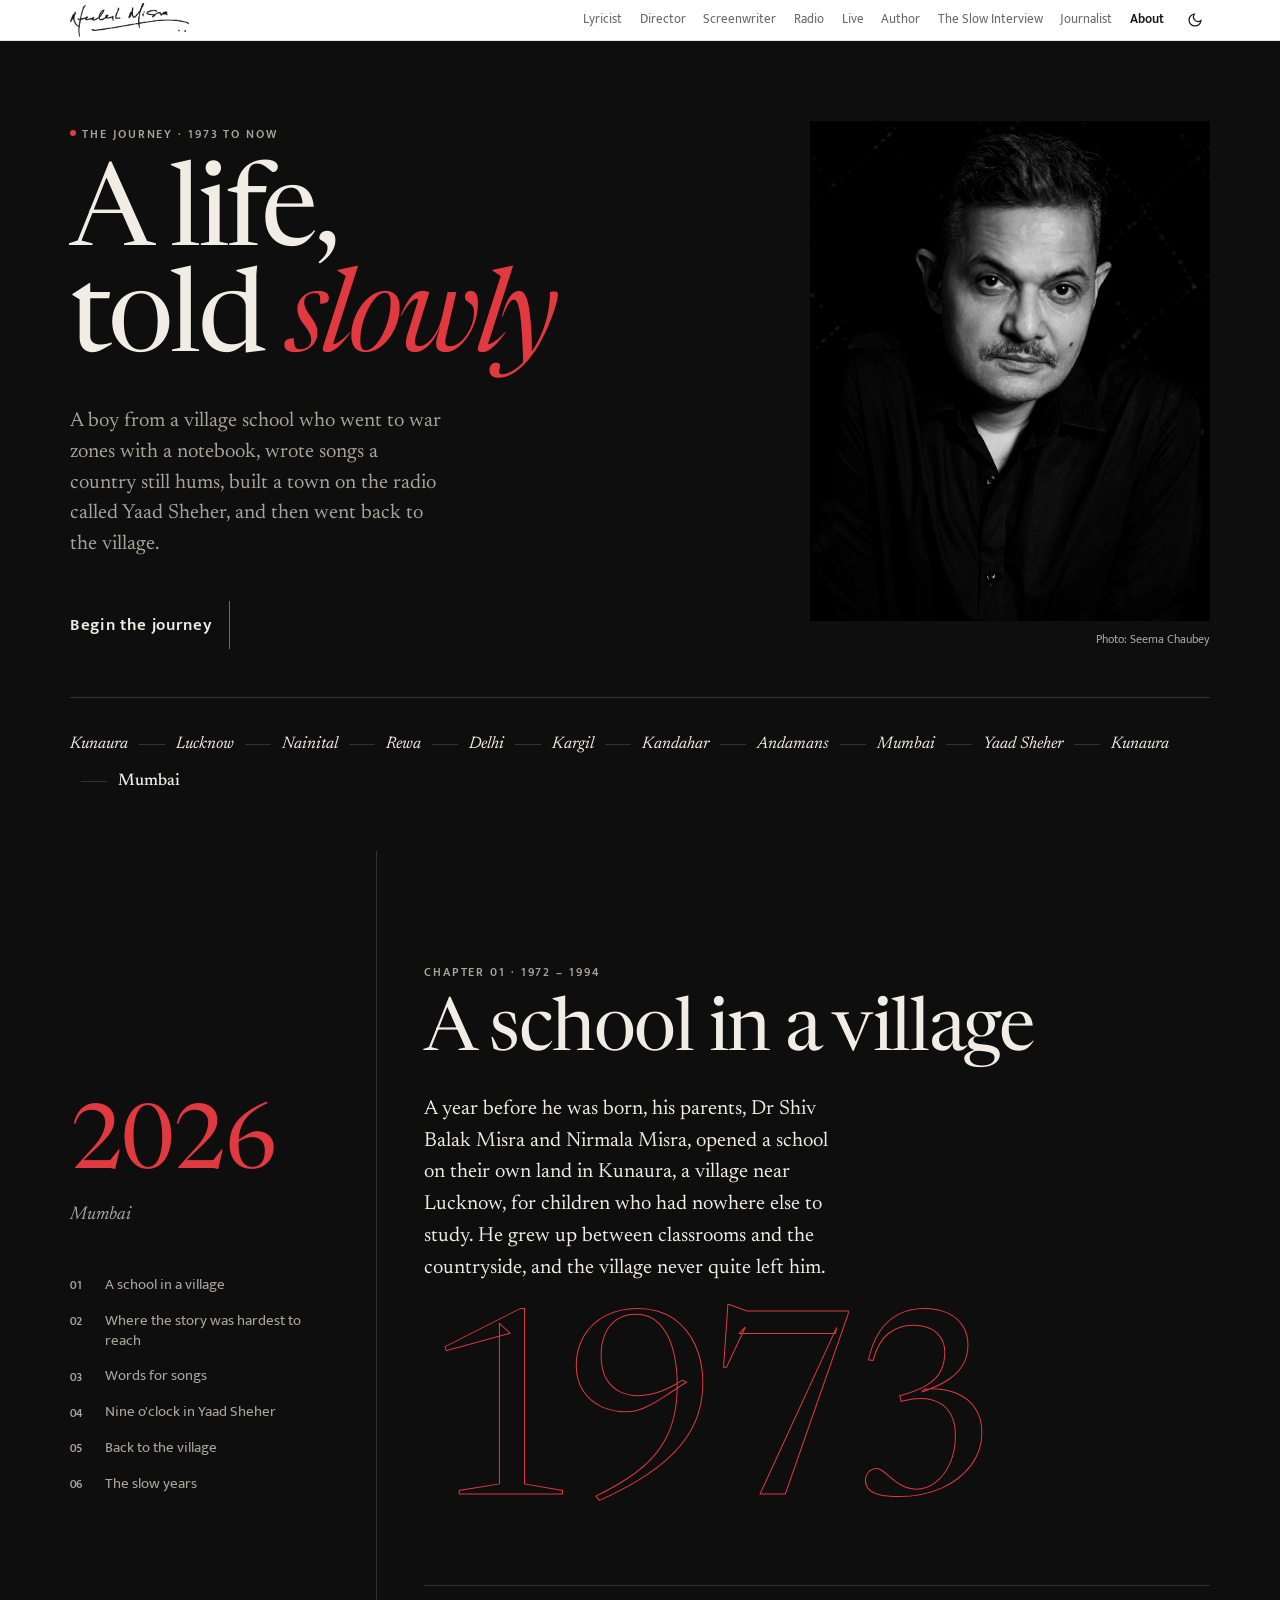
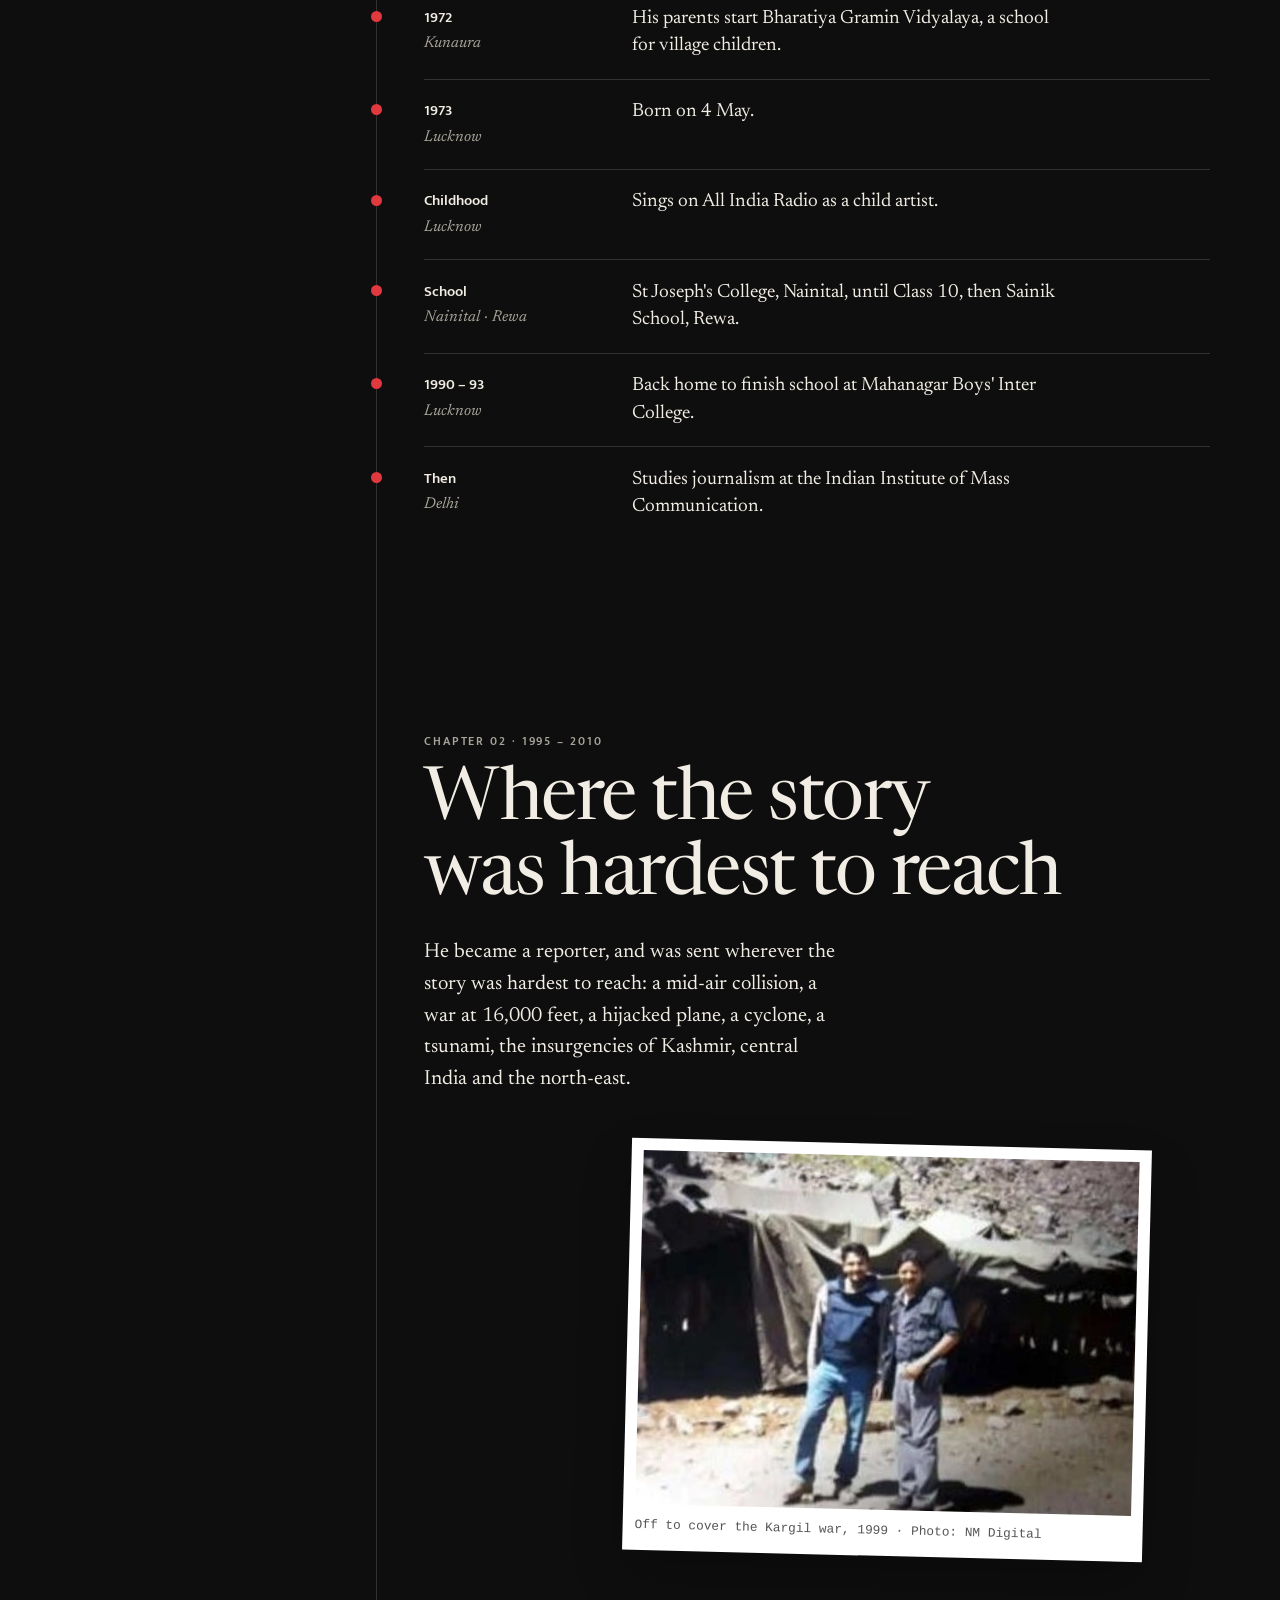
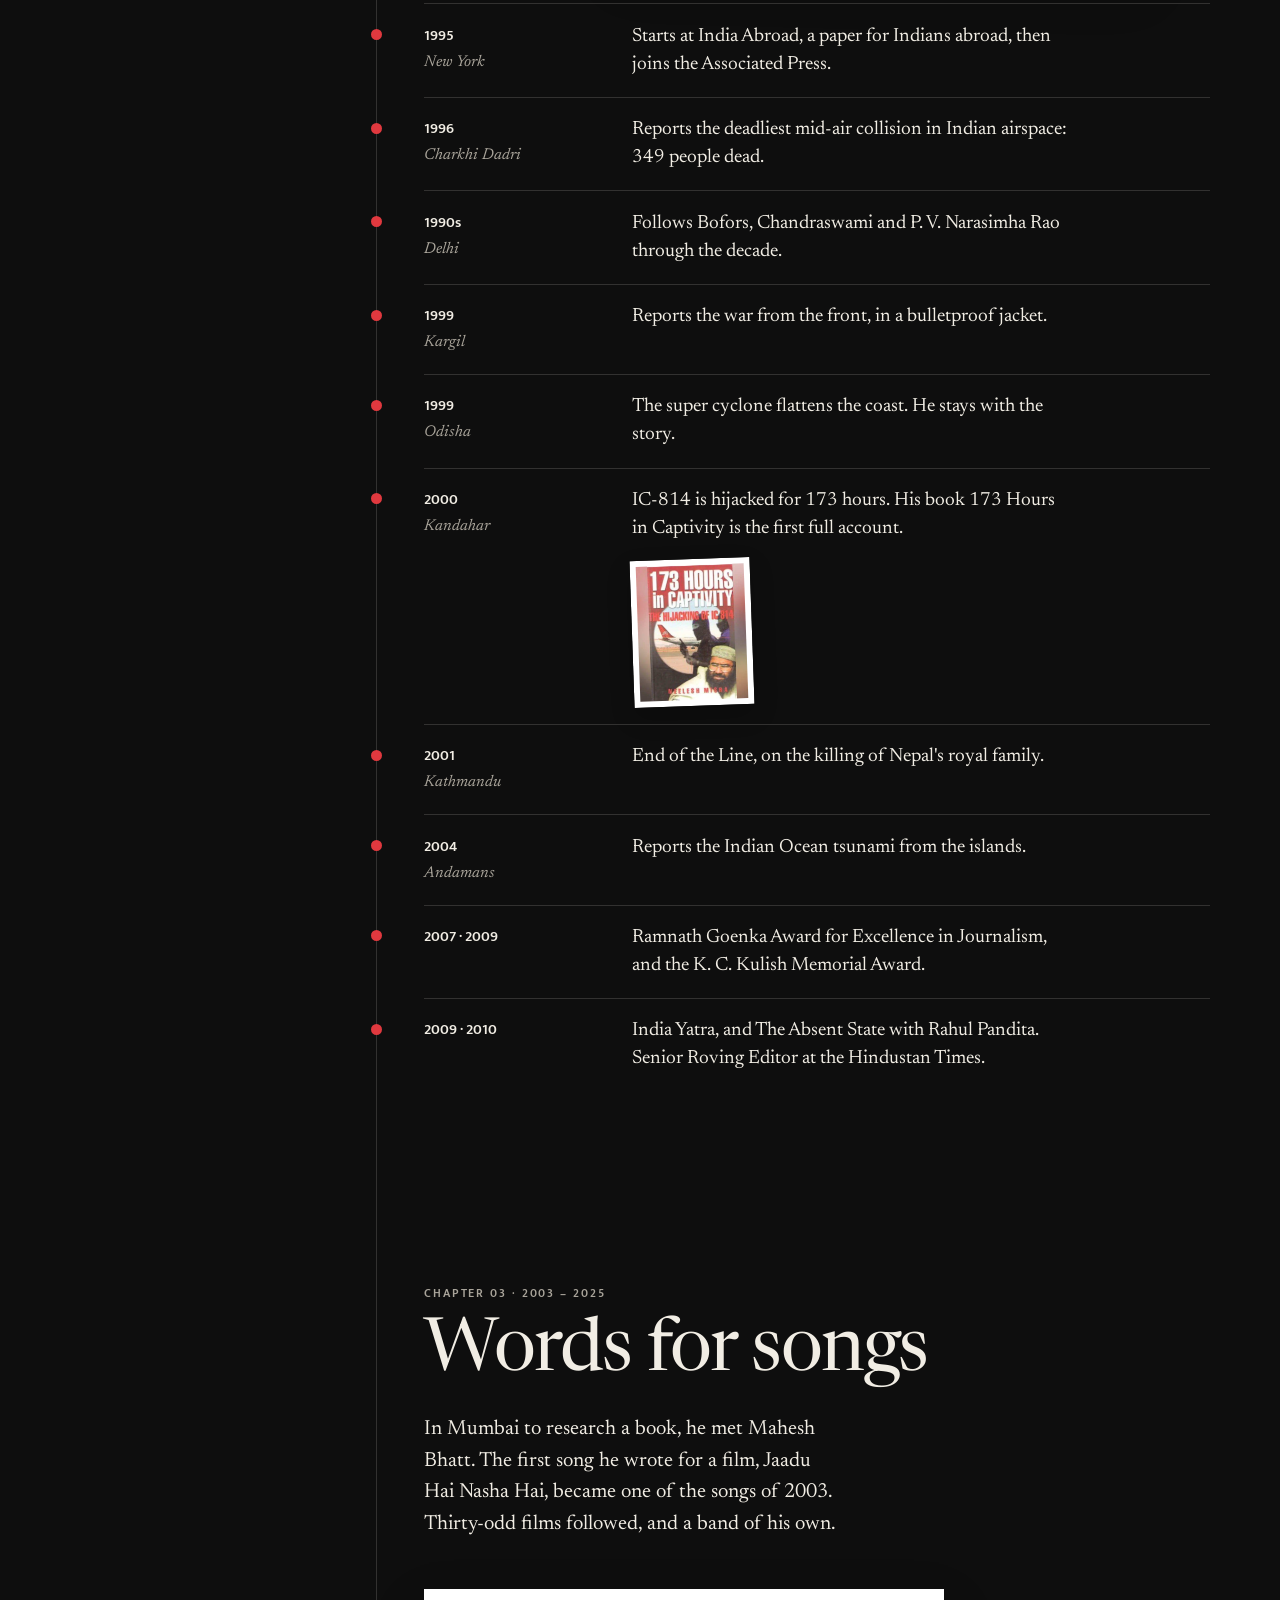
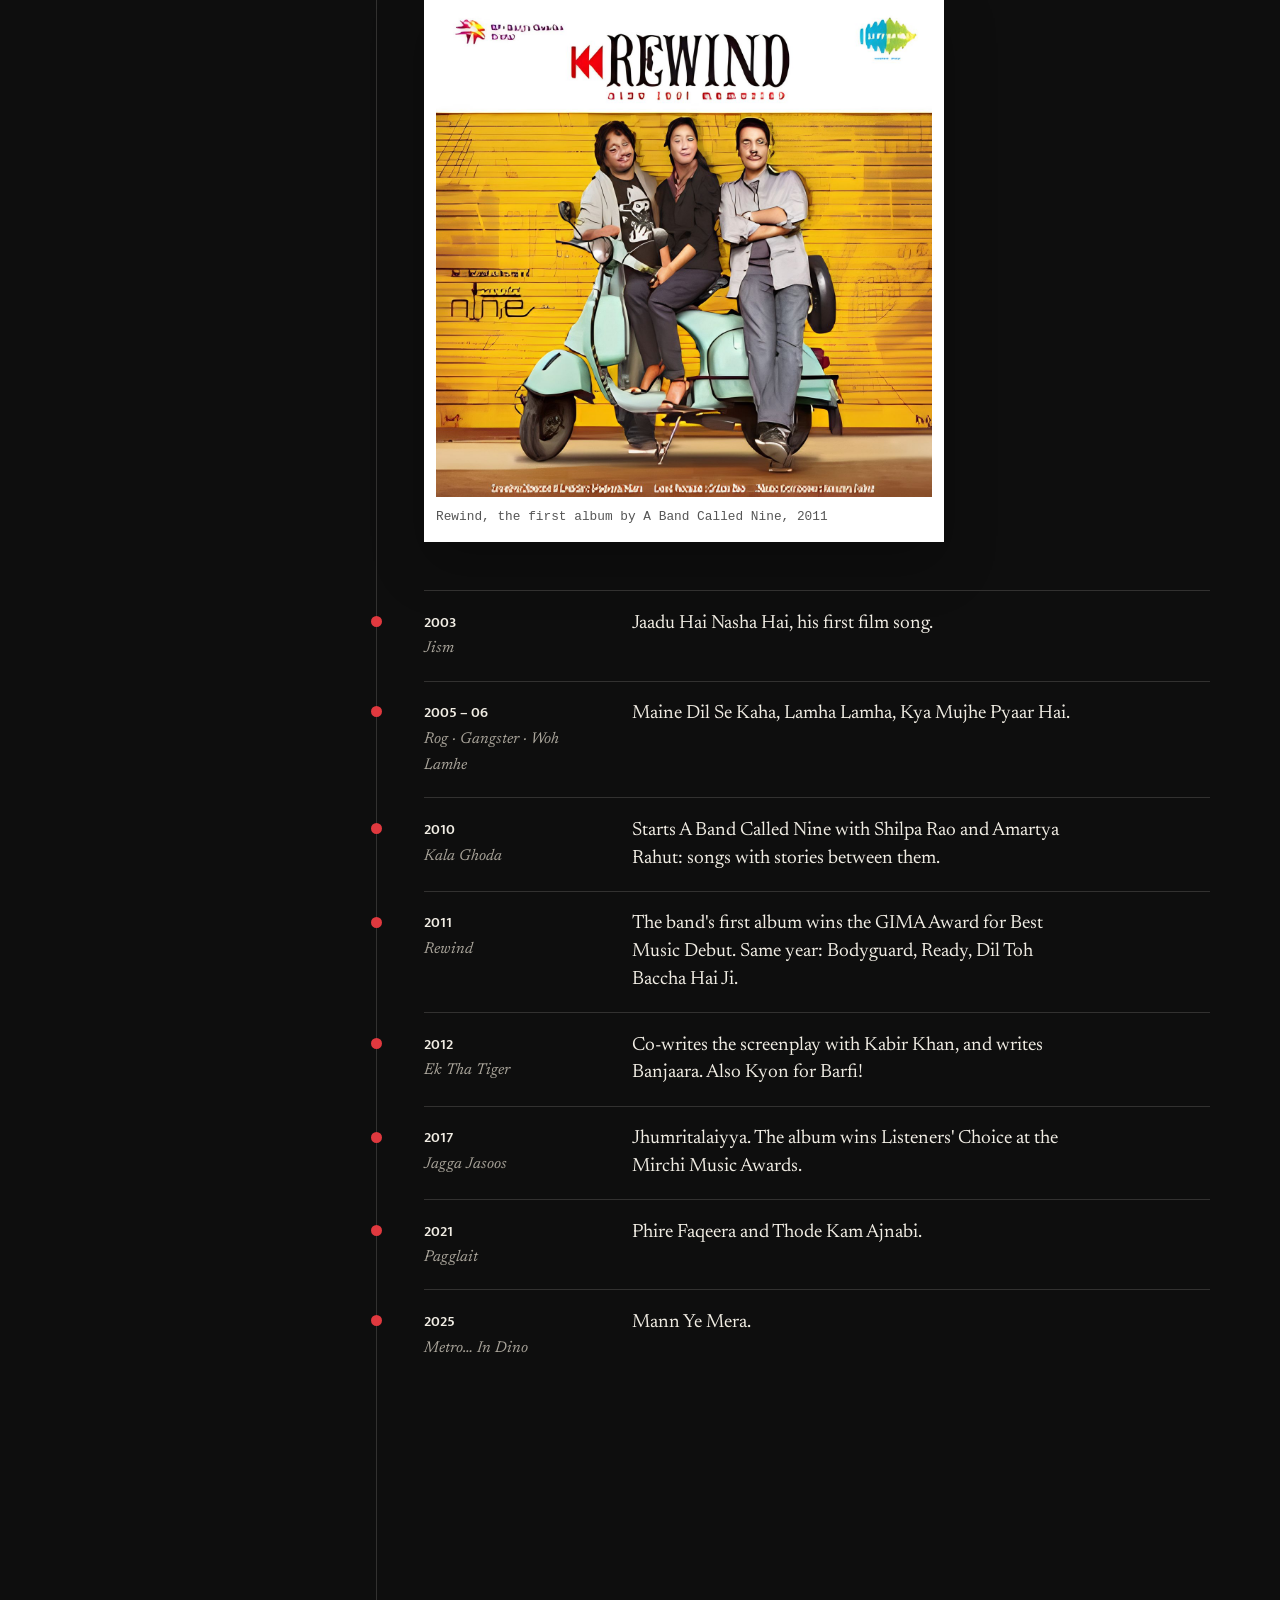
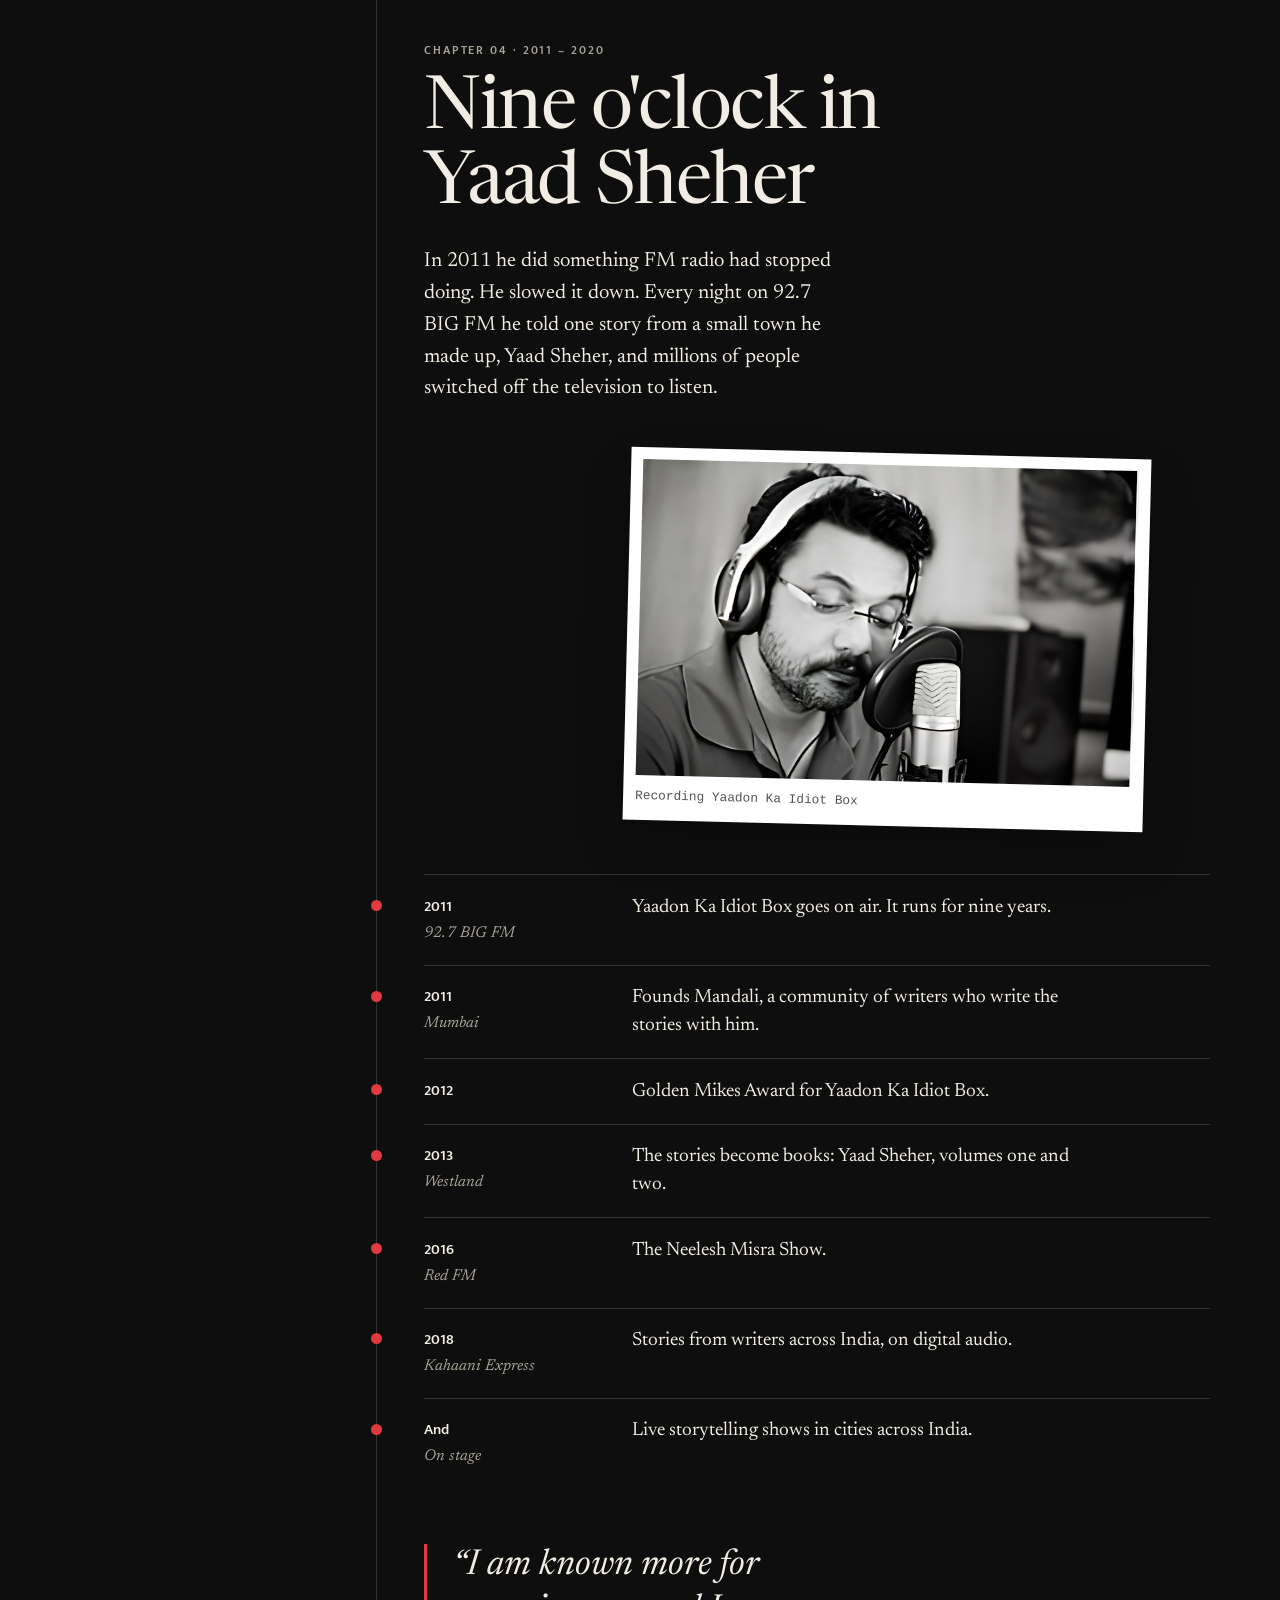
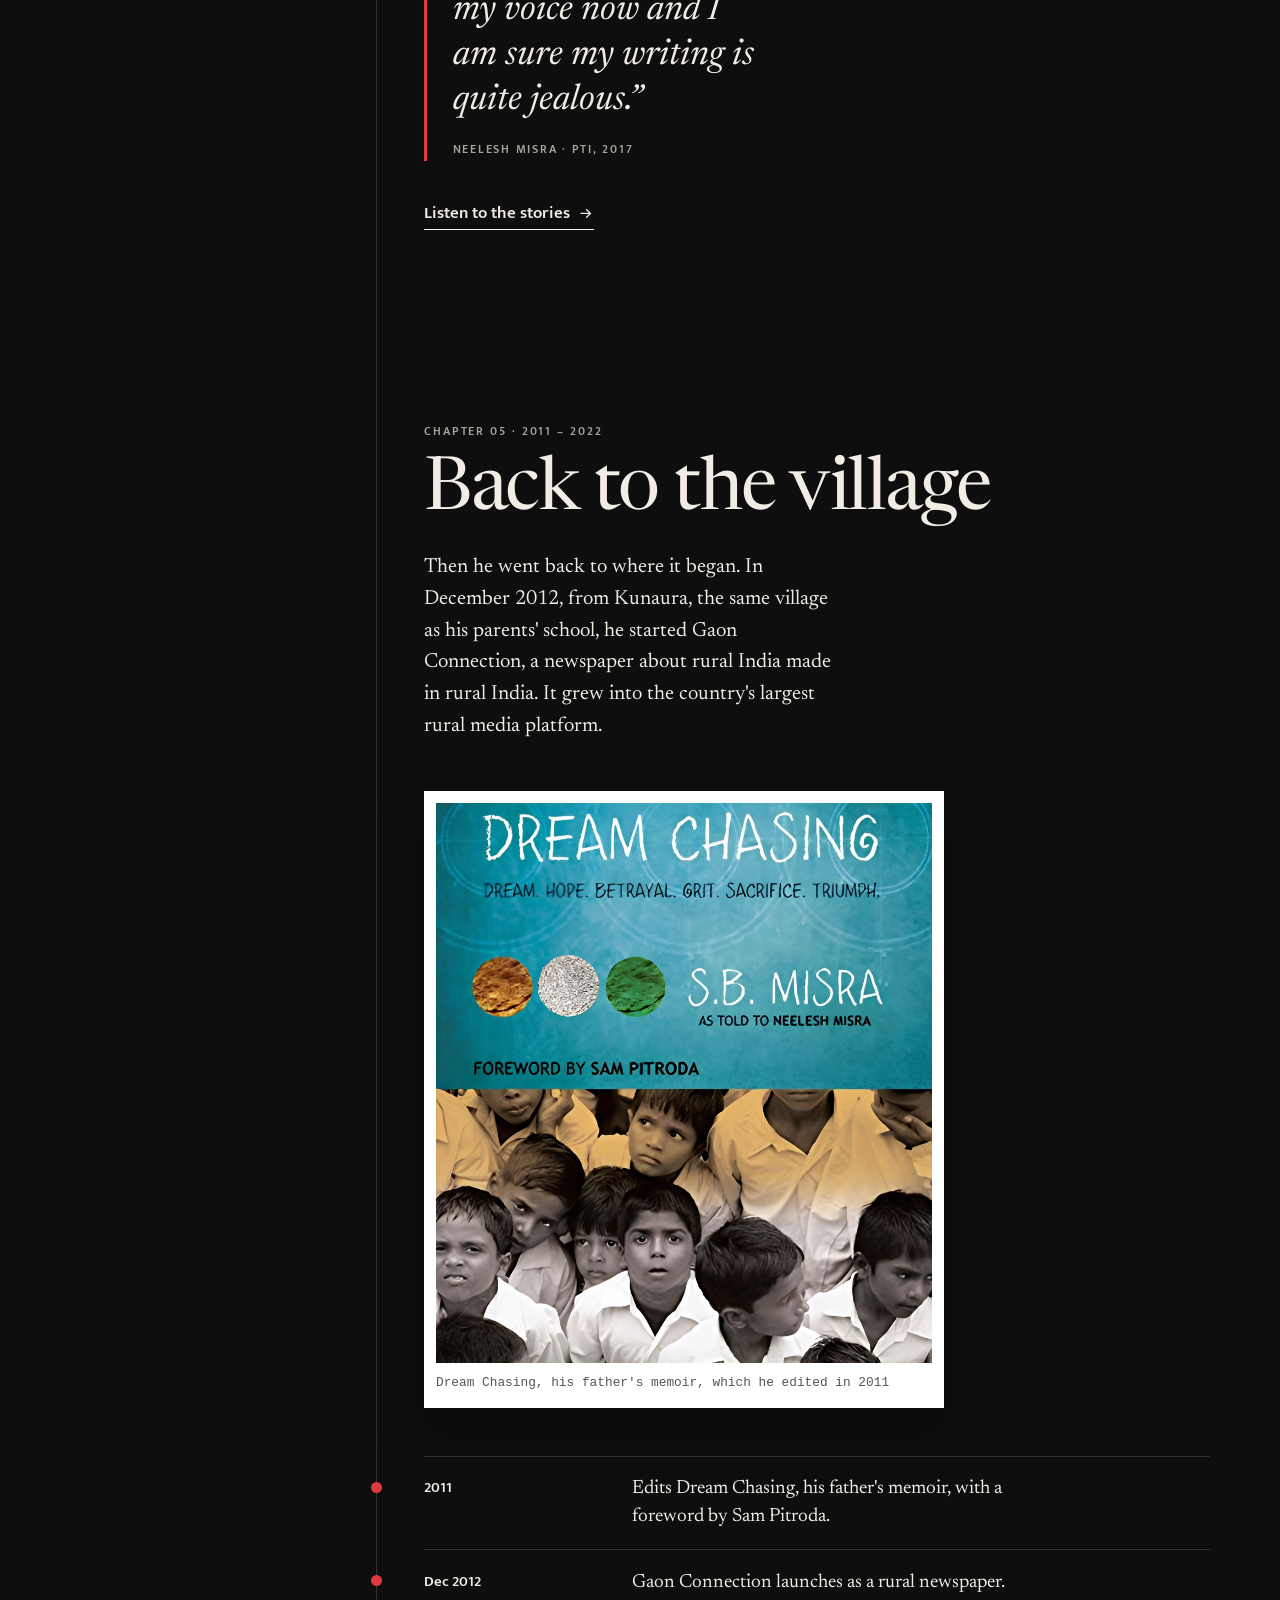
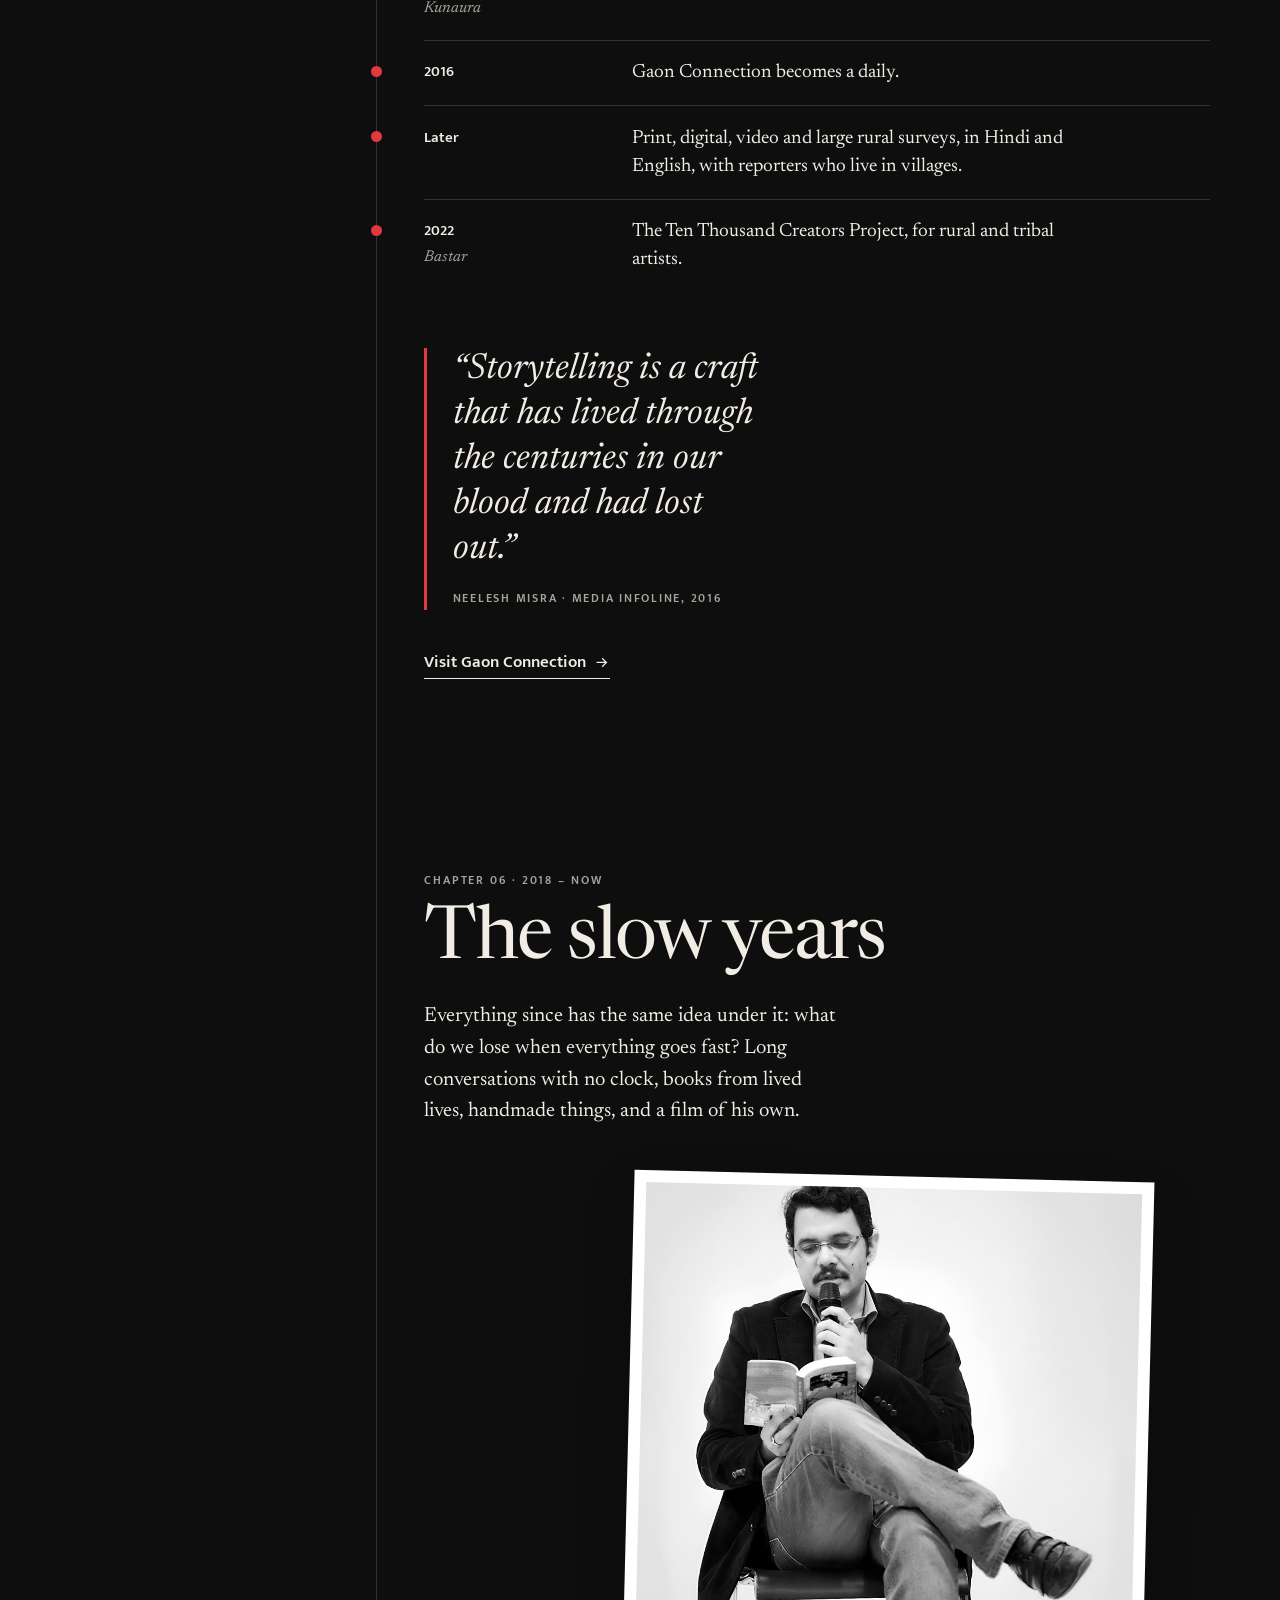
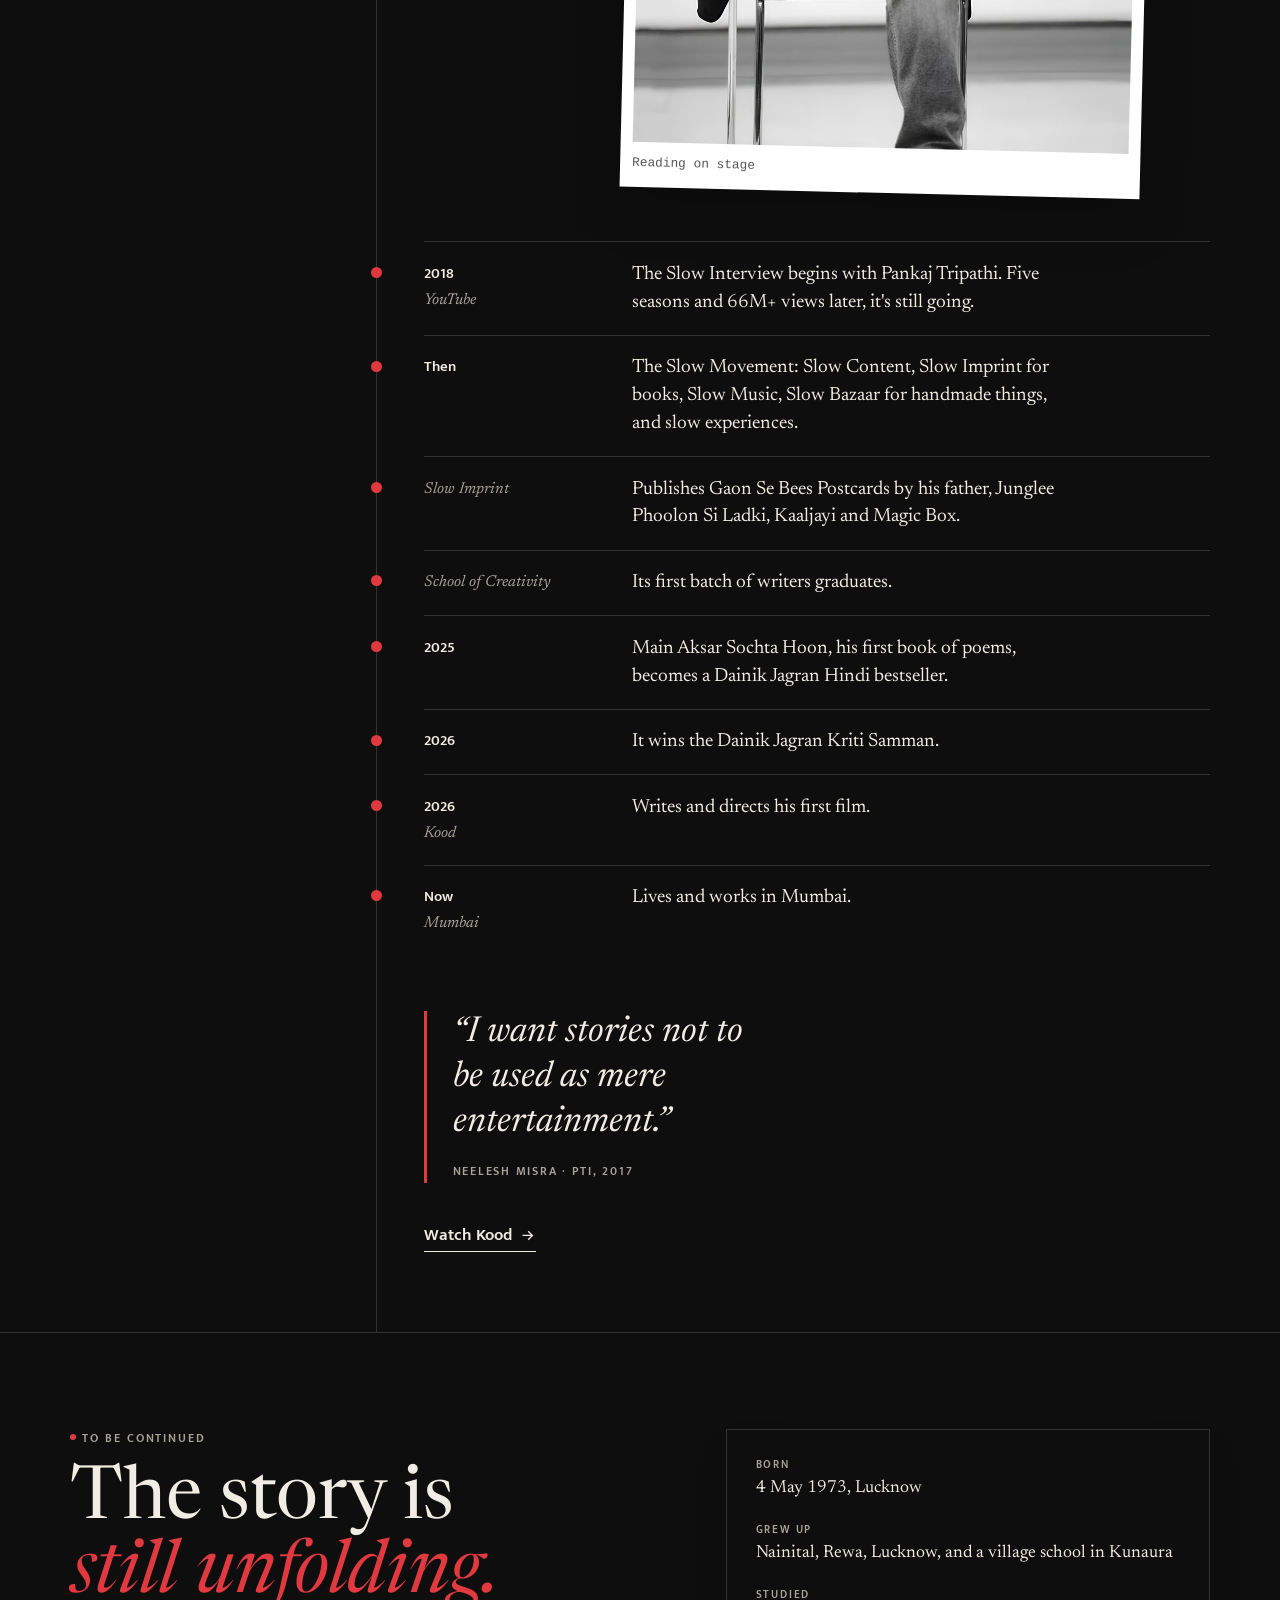
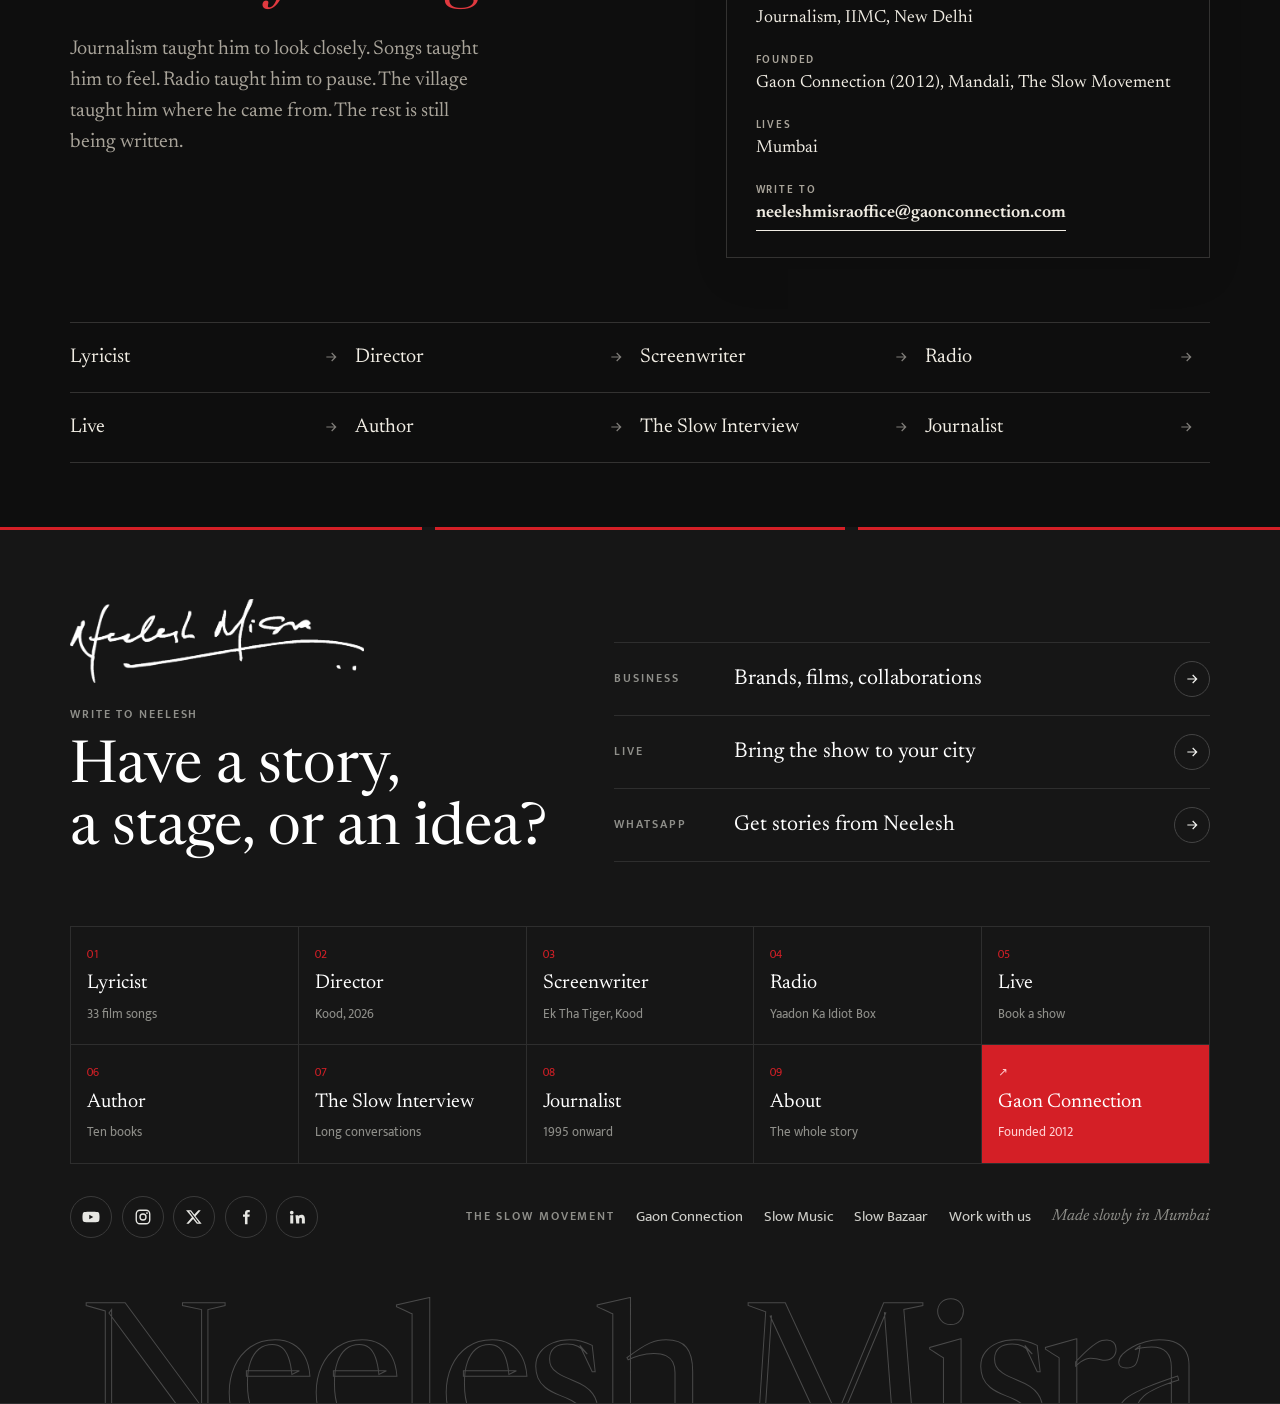
==== commit a1015823: "About: rebuild as an interactive journey Six chapters from 1972 to now. The page changes mood and co" ====
--- a/about/index.html
+++ b/about/index.html
@@ -10,49 +10,178 @@
 <script>(function(){try{var t=localStorage.getItem("nm-theme");if(t==="dark"||t==="light")document.documentElement.setAttribute("data-theme",t)}catch(e){}})();</script>
 <link rel="icon" href="../favicon.ico">
 <!--/head-->
-<title>About Neelesh Misra</title>
-<meta name="description" content="Neelesh Misra: born in Lucknow in 1973, journalist, lyricist, radio storyteller, filmmaker, founder of Gaon Connection and The Slow Movement.">
-<meta property="og:title" content="About Neelesh Misra">
-<link rel="stylesheet" href="../assets/site.css?v=1793854650">
+<title>Neelesh Misra · The Journey</title>
+<meta name="description" content="A life, told slowly. Neelesh Misra from a village school near Lucknow to war reporting, film songs, Yaad Sheher on the radio, Gaon Connection and The Slow Movement.">
+<meta property="og:title" content="Neelesh Misra · A life, told slowly">
+<meta property="og:description" content="Reporter, lyricist, radio storyteller, founder, filmmaker. The journey from 1973 to now.">
+<link rel="stylesheet" href="../assets/site.css?v=1793855085">
 </head>
-<body class="s-about" data-page="about" data-root="../">
+<body class="s-about s-jr" data-page="about" data-root="../">
 <header id="ubar"></header>
-<main>
-  <section class="wrap mast">
-    <p class="label kicker dot">About</p>
-    <h1>The whole story</h1>
+<main class="jr" id="jr" data-mood="open">
+
+  <!-- Opening -->
+  <section class="jr-open">
+    <div class="wrap jr-open-in">
+      <div class="jr-open-copy">
+        <p class="label dot">The journey · 1973 to now</p>
+        <h1>A life,<br>told <i>slowly</i></h1>
+        <p class="lede">A boy from a village school who went to war zones with a notebook, wrote songs a country still hums, built a town on the radio called Yaad Sheher, and then went back to the village.</p>
+        <a class="jr-begin" href="#ch1"><span>Begin the journey</span><i></i></a>
+      </div>
+      <figure class="jr-open-photo"><img src="../assets/img/journey/portrait-bw-tall.jpg" alt="Neelesh Misra, black and white portrait" width="933" height="1400"><figcaption>Photo: Seema Chaubey</figcaption></figure>
+    </div>
+    <div class="wrap"><ol class="jr-places" aria-label="Places on the way"><li>Kunaura</li><li>Lucknow</li><li>Nainital</li><li>Rewa</li><li>Delhi</li><li>Kargil</li><li>Kandahar</li><li>Andamans</li><li>Mumbai</li><li>Yaad Sheher</li><li>Kunaura</li><li>Mumbai</li></ol></div>
   </section>
-  <section class="wrap longbio">
-    <aside class="side">
-      <div class="portrait" id="portrait" role="img" aria-label="Neelesh Misra">NM</div>
-      <dl class="facts">
+
+  <!-- The journey -->
+  <section class="jr-body">
+    <div class="wrap jr-grid">
+      <aside class="jr-rail" aria-label="Chapters">
+        <div class="jr-year" id="yr" aria-hidden="true">1973</div>
+        <p class="jr-where" id="where" aria-hidden="true">Lucknow</p>
+        <ol class="jr-nav" id="nav"></ol>
+      </aside>
+      <div class="jr-chapters" id="chapters">
+        <div class="jr-thread" aria-hidden="true"><i id="thread"></i></div>
+      </div>
+    </div>
+  </section>
+
+  <!-- Still unfolding -->
+  <section class="jr-end" data-mood="end">
+    <div class="wrap jr-end-in">
+      <div>
+        <p class="label dot">To be continued</p>
+        <h2>The story is<br><i>still unfolding.</i></h2>
+        <p class="lede">Journalism taught him to look closely. Songs taught him to feel. Radio taught him to pause. The village taught him where he came from. The rest is still being written.</p>
+      </div>
+      <dl class="jr-card">
         <div><dt>Born</dt><dd>4 May 1973, Lucknow</dd></div>
-        <div><dt>Studied</dt><dd>Journalism, IIMC New Delhi</dd></div>
-        <div><dt>Founded</dt><dd>Gaon Connection (2012) · The Slow Movement</dd></div>
+        <div><dt>Grew up</dt><dd>Nainital, Rewa, Lucknow, and a village school in Kunaura</dd></div>
+        <div><dt>Studied</dt><dd>Journalism, IIMC, New Delhi</dd></div>
+        <div><dt>Founded</dt><dd>Gaon Connection (2012), Mandali, The Slow Movement</dd></div>
         <div><dt>Lives</dt><dd>Mumbai</dd></div>
         <div><dt>Write to</dt><dd><a class="lnk" id="mail"></a></dd></div>
       </dl>
-    </aside>
-    <div class="prose">
-      <p>Neelesh Misra grew up between Nainital, Rewa and Lucknow. His parents, Dr. Shiv Balak Misra and Nirmala Misra, ran a school for village children near Lucknow, and the village never left him.</p>
-      <p>He trained as a journalist at IIMC in New Delhi and began in 1995 at India Abroad in New York, then the Associated Press, then the Hindustan Times as Senior Roving Editor. He covered the Kargil war, the IC-814 hijacking, the Odisha super cyclone and the 2004 tsunami, and wrote <a class="lnk" href="../books/">173 Hours in Captivity</a> about the hijacking.</p>
-      <h2 class="dot">Words for songs</h2>
-      <p>In 2003 he wrote “Jaadu Hai Nasha Hai” for Jism. More than thirty film songs followed, for Rog, Gangster, Ek Tha Tiger, Barfi!, Pagglait and more. <a class="lnk" href="../lyrics/">The songbook</a></p>
-      <h2 class="dot">A voice at 9 PM</h2>
-      <p>In 2011 he started Yaadon Ka Idiot Box on 92.7 BIG FM and invented Yaad Sheher, a small town of memory. A generation grew up listening. <a class="lnk" href="../radio/">Radio</a></p>
-      <h2 class="dot">Gaon Connection and the Slow Movement</h2>
-      <p>In 2012 he started Gaon Connection, a newspaper for rural India, from Kunaura village. It grew into the country's largest rural media platform. The Slow Movement followed: Slow Content, Slow Imprint for books, Slow Music, Slow Bazaar, and slow experiences.</p>
-      <h2 class="dot">Now</h2>
-      <p>He wrote, directed and acted in <a class="lnk" href="../films/">Kood</a> (2026), hosts <a class="lnk" href="../slow-interview/">The Slow Interview</a>, performs <a class="lnk" href="../live/">live</a>, and his first book of poems, <a class="lnk" href="../books/">Main Aksar Sochta Hoon</a>, won the Dainik Jagran Kriti Samman.</p>
     </div>
+    <div class="wrap"><nav class="jr-rooms" id="rooms" aria-label="His work"></nav></div>
   </section>
 </main>
 <footer id="foot"></footer>
-<script src="../assets/data.js?v=1793854650"></script>
-<script src="../assets/app.js?v=1793854650"></script>
+<script src="../assets/data.js?v=1793855085"></script>
+<script src="../assets/app.js?v=1793855085"></script>
 <script>
-NM.page=function(){var m=NM.$("#mail");m.href="mailto:"+NM.person.email;m.textContent=NM.person.email;
-  if(NM.person.portrait){var p=NM.$("#portrait");p.style.background="#222 url(../"+NM.person.portrait+") center 20%/cover";p.textContent="";p.setAttribute("title",NM.person.portraitCredit||"")}};
+NM.page=function(){
+  var E=NM.esc,IMG="../assets/img/journey/";
+  var CH=[
+   {mood:"paper",span:"1972 – 1994",title:"A school in a village",where:"Kunaura · Lucknow · Nainital",
+    lede:"A year before he was born, his parents, Dr Shiv Balak Misra and Nirmala Misra, opened a school on their own land in Kunaura, a village near Lucknow, for children who had nowhere else to study. He grew up between classrooms and the countryside, and the village never quite left him.",
+    big:"1973",
+    m:[["1972","Kunaura","His parents start Bharatiya Gramin Vidyalaya, a school for village children."],
+       ["1973","Lucknow","Born on 4 May."],
+       ["Childhood","Lucknow","Sings on All India Radio as a child artist."],
+       ["School","Nainital · Rewa","St Joseph's College, Nainital, until Class 10, then Sainik School, Rewa."],
+       ["1990 – 93","Lucknow","Back home to finish school at Mahanagar Boys' Inter College."],
+       ["Then","Delhi","Studies journalism at the Indian Institute of Mass Communication."]]},
+   {mood:"news",span:"1995 – 2010",title:"Where the story was hardest to reach",where:"New York · Kargil · Kandahar · Andamans",
+    lede:"He became a reporter, and was sent wherever the story was hardest to reach: a mid-air collision, a war at 16,000 feet, a hijacked plane, a cyclone, a tsunami, the insurgencies of Kashmir, central India and the north-east.",
+    img:["kargil-1999.jpg","Off to cover the Kargil war, 1999","Photo: NM Digital"],
+    m:[["1995","New York","Starts at India Abroad, a paper for Indians abroad, then joins the Associated Press."],
+       ["1996","Charkhi Dadri","Reports the deadliest mid-air collision in Indian airspace: 349 people dead."],
+       ["1990s","Delhi","Follows Bofors, Chandraswami and P. V. Narasimha Rao through the decade."],
+       ["1999","Kargil","Reports the war from the front, in a bulletproof jacket."],
+       ["1999","Odisha","The super cyclone flattens the coast. He stays with the story."],
+       ["2000","Kandahar","IC-814 is hijacked for 173 hours. His book 173 Hours in Captivity is the first full account.","173-hours.jpg"],
+       ["2001","Kathmandu","End of the Line, on the killing of Nepal's royal family."],
+       ["2004","Andamans","Reports the Indian Ocean tsunami from the islands."],
+       ["2007 · 2009","","Ramnath Goenka Award for Excellence in Journalism, and the K. C. Kulish Memorial Award."],
+       ["2009 · 2010","","India Yatra, and The Absent State with Rahul Pandita. Senior Roving Editor at the Hindustan Times."]]},
+   {mood:"song",span:"2003 – 2025",title:"Words for songs",where:"Mumbai",
+    lede:"In Mumbai to research a book, he met Mahesh Bhatt. The first song he wrote for a film, Jaadu Hai Nasha Hai, became one of the songs of 2003. Thirty-odd films followed, and a band of his own.",
+    img:["rewind-band-nine.jpg","Rewind, the first album by A Band Called Nine, 2011",""],
+    m:[["2003","Jism","Jaadu Hai Nasha Hai, his first film song."],
+       ["2005 – 06","Rog · Gangster · Woh Lamhe","Maine Dil Se Kaha, Lamha Lamha, Kya Mujhe Pyaar Hai."],
+       ["2010","Kala Ghoda","Starts A Band Called Nine with Shilpa Rao and Amartya Rahut: songs with stories between them."],
+       ["2011","Rewind","The band's first album wins the GIMA Award for Best Music Debut. Same year: Bodyguard, Ready, Dil Toh Baccha Hai Ji."],
+       ["2012","Ek Tha Tiger","Co-writes the screenplay with Kabir Khan, and writes Banjaara. Also Kyon for Barfi!"],
+       ["2017","Jagga Jasoos","Jhumritalaiyya. The album wins Listeners' Choice at the Mirchi Music Awards."],
+       ["2021","Pagglait","Phire Faqeera and Thode Kam Ajnabi."],
+       ["2025","Metro… In Dino","Mann Ye Mera."]],
+    link:["../lyrics/","Open the songbook"]},
+   {mood:"night",span:"2011 – 2020",title:"Nine o'clock in Yaad Sheher",where:"Yaad Sheher",
+    lede:"In 2011 he did something FM radio had stopped doing. He slowed it down. Every night on 92.7 BIG FM he told one story from a small town he made up, Yaad Sheher, and millions of people switched off the television to listen.",
+    img:["radio-headphones-bw.jpg","Recording Yaadon Ka Idiot Box",""],
+    q:["I am known more for my voice now and I am sure my writing is quite jealous.","PTI, 2017"],
+    m:[["2011","92.7 BIG FM","Yaadon Ka Idiot Box goes on air. It runs for nine years."],
+       ["2011","Mumbai","Founds Mandali, a community of writers who write the stories with him."],
+       ["2012","","Golden Mikes Award for Yaadon Ka Idiot Box."],
+       ["2013","Westland","The stories become books: Yaad Sheher, volumes one and two."],
+       ["2016","Red FM","The Neelesh Misra Show."],
+       ["2018","Kahaani Express","Stories from writers across India, on digital audio."],
+       ["And","On stage","Live storytelling shows in cities across India."]],
+    link:["../radio/","Listen to the stories"]},
+   {mood:"earth",span:"2011 – 2022",title:"Back to the village",where:"Kunaura",
+    lede:"Then he went back to where it began. In December 2012, from Kunaura, the same village as his parents' school, he started Gaon Connection, a newspaper about rural India made in rural India. It grew into the country's largest rural media platform.",
+    img:["dream-chasing.jpg","Dream Chasing, his father's memoir, which he edited in 2011",""],
+    q:["Storytelling is a craft that has lived through the centuries in our blood and had lost out.","Media Infoline, 2016"],
+    m:[["2011","","Edits Dream Chasing, his father's memoir, with a foreword by Sam Pitroda."],
+       ["Dec 2012","Kunaura","Gaon Connection launches as a rural newspaper."],
+       ["2016","","Gaon Connection becomes a daily."],
+       ["Later","","Print, digital, video and large rural surveys, in Hindi and English, with reporters who live in villages."],
+       ["2022","Bastar","The Ten Thousand Creators Project, for rural and tribal artists."]],
+    link:["https://www.gaonconnection.com/","Visit Gaon Connection"]},
+   {mood:"slow",span:"2018 – now",title:"The slow years",where:"Mumbai",
+    lede:"Everything since has the same idea under it: what do we lose when everything goes fast? Long conversations with no clock, books from lived lives, handmade things, and a film of his own.",
+    img:["stage-reading-bw.jpg","Reading on stage",""],
+    q:["I want stories not to be used as mere entertainment.","PTI, 2017"],
+    m:[["2018","YouTube","The Slow Interview begins with Pankaj Tripathi. Five seasons and 66M+ views later, it's still going."],
+       ["Then","","The Slow Movement: Slow Content, Slow Imprint for books, Slow Music, Slow Bazaar for handmade things, and slow experiences."],
+       ["","Slow Imprint","Publishes Gaon Se Bees Postcards by his father, Junglee Phoolon Si Ladki, Kaaljayi and Magic Box."],
+       ["","School of Creativity","Its first batch of writers graduates."],
+       ["2025","","Main Aksar Sochta Hoon, his first book of poems, becomes a Dainik Jagran Hindi bestseller."],
+       ["2026","","It wins the Dainik Jagran Kriti Samman."],
+       ["2026","Kood","Writes and directs his first film."],
+       ["Now","Mumbai","Lives and works in Mumbai."]],
+    link:["../films/","Watch Kood"]}
+  ];
+  var MOODS=["paper","news","song","night","earth","slow"];
+  var root=NM.$("#chapters"),html="",nav="";
+  CH.forEach(function(c,i){
+    var n=i+1;
+    nav+='<li><a href="#ch'+n+'" data-i="'+i+'"><span>'+String(n).padStart(2,"0")+'</span>'+E(c.title)+'</a></li>';
+    html+='<article class="jr-ch" id="ch'+n+'" data-i="'+i+'" data-mood="'+c.mood+'" data-where="'+E(c.where)+'">'+
+      '<header class="jr-ch-head rv"><p class="label">Chapter '+String(n).padStart(2,"0")+' · '+E(c.span)+'</p><h2>'+E(c.title)+'</h2><p class="jr-lede">'+E(c.lede)+'</p></header>'+
+      (c.big?'<div class="jr-big rv" aria-hidden="true">'+c.big+'</div>':'')+
+      (c.img?'<figure class="jr-fig rv"><img src="'+IMG+c.img[0]+'" alt="'+E(c.img[1])+'" loading="lazy"><figcaption>'+E(c.img[1])+(c.img[2]?' · '+E(c.img[2]):'')+'</figcaption></figure>':'')+
+      '<ol class="jr-moments">'+c.m.map(function(m){var y=(m[0].match(/\d{4}/)||[""])[0];
+        return '<li class="jr-m rv"'+(y?' data-y="'+y+'"':'')+(m[1]?' data-p="'+E(m[1])+'"':'')+'><span class="jr-dot"></span><p class="jr-when">'+E(m[0])+(m[1]?'<em>'+E(m[1])+'</em>':'')+'</p><p class="jr-what">'+E(m[2])+'</p>'+(m[3]?'<img class="jr-thumb" src="'+IMG+m[3]+'" alt="" loading="lazy">':'')+'</li>'}).join("")+'</ol>'+
+      (c.q?'<blockquote class="jr-q rv"><p>“'+E(c.q[0])+'”</p><cite>Neelesh Misra · '+E(c.q[1])+'</cite></blockquote>':'')+
+      (c.link?'<p class="jr-link rv"><a class="lnk" href="'+c.link[0]+'">'+E(c.link[1])+' '+NM.icon.arrow+'</a></p>':'')+
+      '</article>';
+  });
+  root.insertAdjacentHTML("beforeend",html);
+  NM.$("#nav").innerHTML=nav;
+  var m=NM.$("#mail");m.href="mailto:"+NM.person.email;m.textContent=NM.person.email;
+  NM.$("#rooms").innerHTML=NM.rooms.filter(function(r){return r[0]!=="about"}).map(function(r){return '<a href="../'+r[0]+'/"><b>'+E(r[1])+'</b>'+NM.icon.arrow+'</a>'}).join("");
+
+  /* the living part: mood, year, place and thread follow your scroll */
+  var J=NM.$("#jr"),yr=NM.$("#yr"),wh=NM.$("#where"),th=NM.$("#thread"),chs=NM.$$(".jr-ch"),ms=NM.$$(".jr-m"),links=NM.$$("#nav a");
+  var curYear=1973,shown=1973,ticking=false;
+  function setYear(y){curYear=y;if(ticking)return;ticking=true;(function step(){var d=curYear-shown;if(!d){ticking=false;return}shown+=d>0?Math.max(1,Math.round(d/6)):Math.min(-1,Math.round(d/6));yr.textContent=shown;setTimeout(step,45)})()}
+  function onScroll(){
+    var mid=innerHeight*.5,active=-1;
+    chs.forEach(function(c,i){var r=c.getBoundingClientRect();if(r.top<mid&&r.bottom>mid*.4)active=i});
+    var endR=NM.$(".jr-end").getBoundingClientRect(),openR=NM.$(".jr-open").getBoundingClientRect();
+    var mood=openR.bottom>mid?"open":endR.top<mid?"end":active>=0?CH[active].mood:J.getAttribute("data-mood");
+    J.setAttribute("data-mood",mood);
+    links.forEach(function(a,i){a.classList.toggle("on",i===active)});
+    if(active>=0){var c0=CH[active],y0=+(c0.span.match(/\d{4}/)||[1973])[0],lastY=y0;NM.$$(".jr-m[data-y]",chs[active]).forEach(function(el){if(el.getBoundingClientRect().top<mid)lastY=+el.getAttribute("data-y")});setYear(lastY)}
+    if(active>=0){var pl=CH[active].where.split(" · ")[0];NM.$$(".jr-m[data-p]",chs[active]).forEach(function(el){if(el.getBoundingClientRect().top<mid)pl=el.getAttribute("data-p")});wh.textContent=pl}
+    var r=root.getBoundingClientRect(),p=Math.min(1,Math.max(0,(mid-r.top)/r.height));th.style.transform="scaleY("+p+")";
+  }
+  addEventListener("scroll",onScroll,{passive:true});addEventListener("resize",onScroll);onScroll();
+};
 </script>
 </body>
 </html>
--- a/assets/site.css
+++ b/assets/site.css
@@ -615,3 +615,108 @@
 .si-feat .f-role{color:#9f9f9b;margin-top:.5rem}
 .si-feat blockquote.f-hook{font-size:clamp(1.15rem,1.6vw,1.35rem);line-height:1.5;color:#d6d6d2;margin:1.4rem 0}
 @media (max-width:560px){.rules-line span{display:block}}
+
+/* =====================================================================
+   ABOUT: THE JOURNEY (body.s-jr) — the page changes mood as the life does
+   ===================================================================== */
+.jr{--jbg:#0e0e0e;--jfg:#f1ede4;--jmu:#a9a49a;--jac:#e0393f;--jline:rgba(241,237,228,.16);background:var(--jbg);color:var(--jfg);transition:background-color 1.1s ease,color 1.1s ease}
+.jr[data-mood="paper"]{--jbg:#f3ede1;--jfg:#2a241c;--jmu:#7a6f60;--jac:#b5452b;--jline:rgba(42,36,28,.16)}
+.jr[data-mood="news"]{--jbg:#e9e7e1;--jfg:#161616;--jmu:#66625a;--jac:#d41f26;--jline:rgba(22,22,22,.16)}
+.jr[data-mood="song"]{--jbg:#1b1838;--jfg:#efeaf9;--jmu:#a49fc4;--jac:#ff8fa3;--jline:rgba(239,234,249,.16)}
+.jr[data-mood="night"]{--jbg:#0e1630;--jfg:#eef1fb;--jmu:#98a3c7;--jac:#f2a93b;--jline:rgba(238,241,251,.16)}
+.jr[data-mood="earth"]{--jbg:#e6dfcc;--jfg:#24301f;--jmu:#66705a;--jac:#4f7a3a;--jline:rgba(36,48,31,.18)}
+.jr[data-mood="slow"]{--jbg:#121212;--jfg:#ececea;--jmu:#9f9f9b;--jac:#ff5a5f;--jline:rgba(236,236,234,.14)}
+.jr[data-mood="end"]{--jbg:#f3f1ec;--jfg:#161616;--jmu:#6a6a6a;--jac:#d41f26;--jline:rgba(22,22,22,.14)}
+.jr .label{color:var(--jmu);transition:color 1.1s}
+.jr .dot::before{background:var(--jac)}
+.jr a:hover{color:var(--jac)}
+.jr .lnk{color:var(--jfg)}
+
+.jr-open-in{display:grid;grid-template-columns:1.2fr .8fr;gap:3rem;align-items:center;padding-top:5rem;padding-bottom:3rem}
+.jr-open h1{font-size:clamp(3.4rem,9vw,7.6rem);line-height:.92;letter-spacing:-.03em;margin-top:1.3rem}
+.jr-open h1 i{color:var(--jac)}
+.jr-open .lede{font-family:var(--f-disp);font-size:var(--s1);line-height:1.5;max-width:34ch;margin-top:1.8rem;color:var(--jmu)}
+.jr-begin{display:inline-flex;align-items:center;gap:1rem;margin-top:2.6rem;font-weight:600;letter-spacing:.04em}
+.jr-begin i{display:block;width:1px;height:3rem;background:var(--jac);transform-origin:top;animation:jrDrip 2.6s ease-in-out infinite}
+@keyframes jrDrip{0%{transform:scaleY(0)}50%{transform:scaleY(1)}100%{transform:scaleY(1);opacity:0}}
+.jr-open-photo{margin:0;justify-self:end;width:min(100%,400px)}
+.jr-open-photo img{width:100%;aspect-ratio:4/5;object-fit:cover;object-position:center 20%;filter:grayscale(1) contrast(1.05)}
+.jr-open-photo figcaption{font-size:.75rem;color:var(--jmu);margin-top:.5rem;text-align:right}
+.jr-places{list-style:none;margin:0;padding:2rem 0 3.5rem;display:flex;flex-wrap:wrap;gap:.5rem 0;border-top:1px solid var(--jline);font-family:var(--f-disp);font-style:italic;font-size:1.05rem}
+.jr-places li{color:var(--jmu);opacity:.35;animation:jrLight .9s ease forwards;animation-delay:calc(var(--n,0)*.45s + .4s)}
+.jr-places li+li::before{content:"";display:inline-block;width:1.6rem;height:1px;background:var(--jline);vertical-align:middle;margin:0 .7rem}
+.jr-places li:nth-child(1){--n:0}.jr-places li:nth-child(2){--n:1}.jr-places li:nth-child(3){--n:2}.jr-places li:nth-child(4){--n:3}.jr-places li:nth-child(5){--n:4}.jr-places li:nth-child(6){--n:5}.jr-places li:nth-child(7){--n:6}.jr-places li:nth-child(8){--n:7}.jr-places li:nth-child(9){--n:8}.jr-places li:nth-child(10){--n:9}.jr-places li:nth-child(11){--n:10}.jr-places li:nth-child(12){--n:11}
+.jr-places li:last-child{font-style:normal;font-weight:500}
+@keyframes jrLight{to{opacity:1;color:var(--jfg)}}
+@media (prefers-reduced-motion:reduce){.jr-places li{animation:none;opacity:1}.jr-begin i{animation:none}}
+
+.jr-grid{display:grid;grid-template-columns:250px 1fr;gap:3.5rem}
+.jr-rail{position:sticky;top:0;align-self:start;height:100vh;display:flex;flex-direction:column;justify-content:center;padding:2rem 0}
+.jr-year{font-family:var(--f-disp);font-size:clamp(4rem,7vw,6.4rem);line-height:1;letter-spacing:-.03em;color:var(--jac);font-variant-numeric:tabular-nums;transition:color 1.1s}
+.jr-where{font-family:var(--f-disp);font-style:italic;color:var(--jmu);font-size:1.15rem;margin-top:.4rem;min-height:1.6em}
+.jr-nav{list-style:none;margin:2.4rem 0 0;padding:0;display:grid;gap:.2rem}
+.jr-nav a{display:flex;gap:.8rem;padding:.4rem 0;color:var(--jmu);font-size:.92rem;line-height:1.35;transition:color .3s}
+.jr-nav a span{font-variant-numeric:tabular-nums;font-size:.75rem;font-weight:600;padding-top:.15rem;min-width:1.4rem}
+.jr-nav a.on{color:var(--jfg)}
+.jr-nav a.on span{color:var(--jac)}
+
+.jr-chapters{position:relative;padding-left:3rem}
+.jr-thread{position:absolute;left:0;top:0;bottom:0;width:1px;background:var(--jline)}
+.jr-thread i{position:absolute;inset:0;background:var(--jac);transform-origin:top;transform:scaleY(0);transition:background-color 1.1s}
+.jr-ch{padding:7rem 0 5rem;position:relative}
+.jr-ch-head h2{font-size:var(--s4);line-height:1.02;letter-spacing:-.02em;margin:.8rem 0 1.4rem;max-width:16ch}
+.jr-lede{font-family:var(--f-disp);font-size:clamp(1.2rem,1.6vw,1.45rem);line-height:1.55;max-width:38ch}
+.jr-big{font-family:var(--f-disp);font-size:clamp(7rem,20vw,17rem);line-height:.8;letter-spacing:-.05em;color:transparent;-webkit-text-stroke:1px var(--jac);margin:3rem 0 1rem;opacity:.7}
+.jr-fig{margin:3rem 0 1rem;max-width:520px;background:#fff;padding:12px 12px 14px;box-shadow:0 24px 50px rgba(0,0,0,.22);transform:rotate(-1.6deg);transition:transform .8s}
+.jr-ch:nth-of-type(even) .jr-fig{transform:rotate(1.4deg);margin-left:auto;margin-right:8%}
+.jr-fig:hover{transform:rotate(0) scale(1.01)}
+.jr-fig img{width:100%;max-height:560px;object-fit:cover}
+.jr-fig figcaption{font-family:"Courier Prime",monospace;font-size:.8rem;color:#555;margin-top:.6rem}
+.jr[data-mood="news"] .jr-fig img,.jr[data-mood="news"] .jr-thumb{filter:grayscale(1)}
+.jr-moments{list-style:none;margin:3rem 0 0;padding:0;display:grid;gap:0}
+.jr-m{position:relative;display:grid;grid-template-columns:11rem 1fr;gap:.4rem 2rem;padding:1.15rem 0;border-top:1px solid var(--jline)}
+.jr-dot{position:absolute;left:calc(-3rem - 5px);top:1.55rem;width:11px;height:11px;border-radius:50%;border:2px solid var(--jac);background:var(--jbg);transition:background-color .6s .2s}
+.jr-m.in .jr-dot{background:var(--jac)}
+.jr-when{font-weight:600;font-size:.95rem}
+.jr-when em{display:block;font-weight:400;font-style:italic;font-family:var(--f-disp);color:var(--jmu);font-size:.98rem}
+.jr-what{font-family:var(--f-disp);font-size:1.2rem;line-height:1.45;max-width:40ch}
+.jr-thumb{grid-column:2;width:120px;margin-top:.6rem;background:#fff;padding:6px;box-shadow:0 10px 24px rgba(0,0,0,.2);transform:rotate(-2deg)}
+.jr-q{margin:3.5rem 0 0;padding:0 0 0 1.6rem;border-left:3px solid var(--jac);max-width:34ch}
+.jr-q p{font-family:var(--f-disp);font-style:italic;font-size:clamp(1.6rem,2.8vw,2.3rem);line-height:1.25}
+.jr-q cite{display:block;font-style:normal;font-size:.78rem;letter-spacing:.14em;text-transform:uppercase;font-weight:600;color:var(--jmu);margin-top:1rem}
+.jr-link{margin-top:2.4rem}
+
+.jr-end{padding:6rem 0 4rem;border-top:1px solid var(--jline)}
+.jr-end-in{display:grid;grid-template-columns:1.1fr .9fr;gap:4rem;align-items:start}
+.jr-end h2{font-size:var(--s4);line-height:1;margin:1rem 0 1.4rem}
+.jr-end h2 i{color:var(--jac)}
+.jr-end .lede{font-family:var(--f-disp);font-size:1.25rem;line-height:1.55;color:var(--jmu);max-width:38ch}
+.jr-card{margin:0;background:var(--jbg);border:1px solid var(--jline);padding:1.6rem 1.8rem;display:grid;gap:1rem;box-shadow:0 20px 40px rgba(0,0,0,.06)}
+.jr-card dt{font-size:.7rem;letter-spacing:.16em;text-transform:uppercase;font-weight:600;color:var(--jmu)}
+.jr-card dd{margin:0;font-family:var(--f-disp);font-size:1.1rem}
+.jr-rooms{display:grid;grid-template-columns:repeat(4,1fr);margin-top:4rem;border-top:1px solid var(--jline)}
+.jr-rooms a{display:flex;justify-content:space-between;align-items:center;padding:1.1rem 1rem 1.1rem 0;border-bottom:1px solid var(--jline);font-family:var(--f-disp);font-size:1.25rem}
+.jr-rooms a svg{width:1rem;height:1rem;opacity:.5;transition:transform .3s}
+.jr-rooms a:hover svg{transform:translateX(4px);opacity:1}
+.jr-rooms b{font-weight:400}
+
+@media (max-width:900px){
+  .jr-open-in{grid-template-columns:1fr;padding-top:3rem}
+  .jr-open-photo{justify-self:start;width:min(70%,320px);order:-1}
+  .jr-grid{grid-template-columns:1fr;gap:0}
+  .jr-rail{position:sticky;top:0;height:auto;z-index:5;flex-direction:row;align-items:baseline;gap:1rem;padding:.7rem 0;background:var(--jbg);border-bottom:1px solid var(--jline);transition:background-color 1.1s}
+  .jr-year{font-size:2.2rem}
+  .jr-where{margin:0;font-size:1rem}
+  .jr-nav{display:none}
+  .jr-chapters{padding-left:1.6rem}
+  .jr-dot{left:calc(-1.6rem - 5px)}
+  .jr-ch{padding:4rem 0 3rem}
+  .jr-m{grid-template-columns:1fr}
+  .jr-thumb{grid-column:1}
+  .jr-ch:nth-of-type(even) .jr-fig{margin-right:0}
+  .jr-end-in{grid-template-columns:1fr;gap:2.4rem}
+  .jr-rooms{grid-template-columns:1fr 1fr}
+}
+.jr-open-photo img{height:auto}
+.jr-open-in{align-items:end}
+.jr-open-photo img{max-height:72vh}
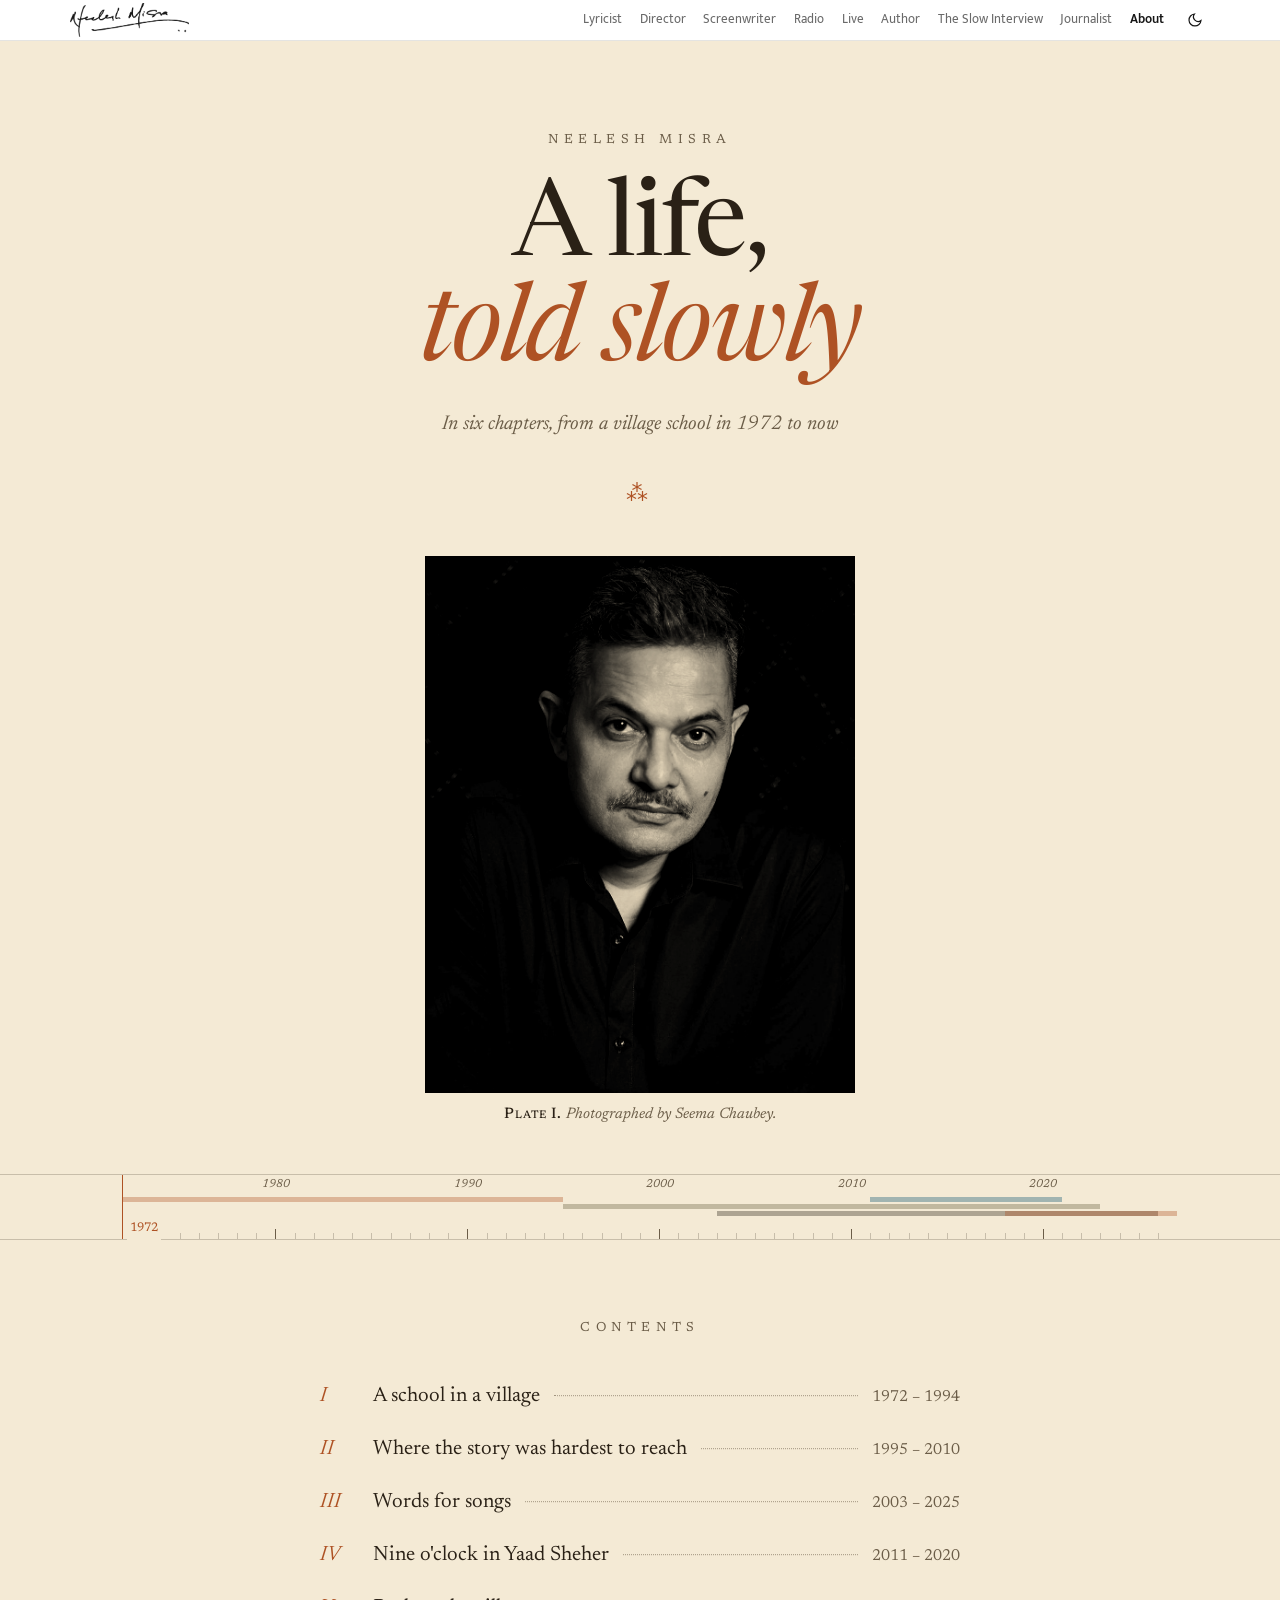
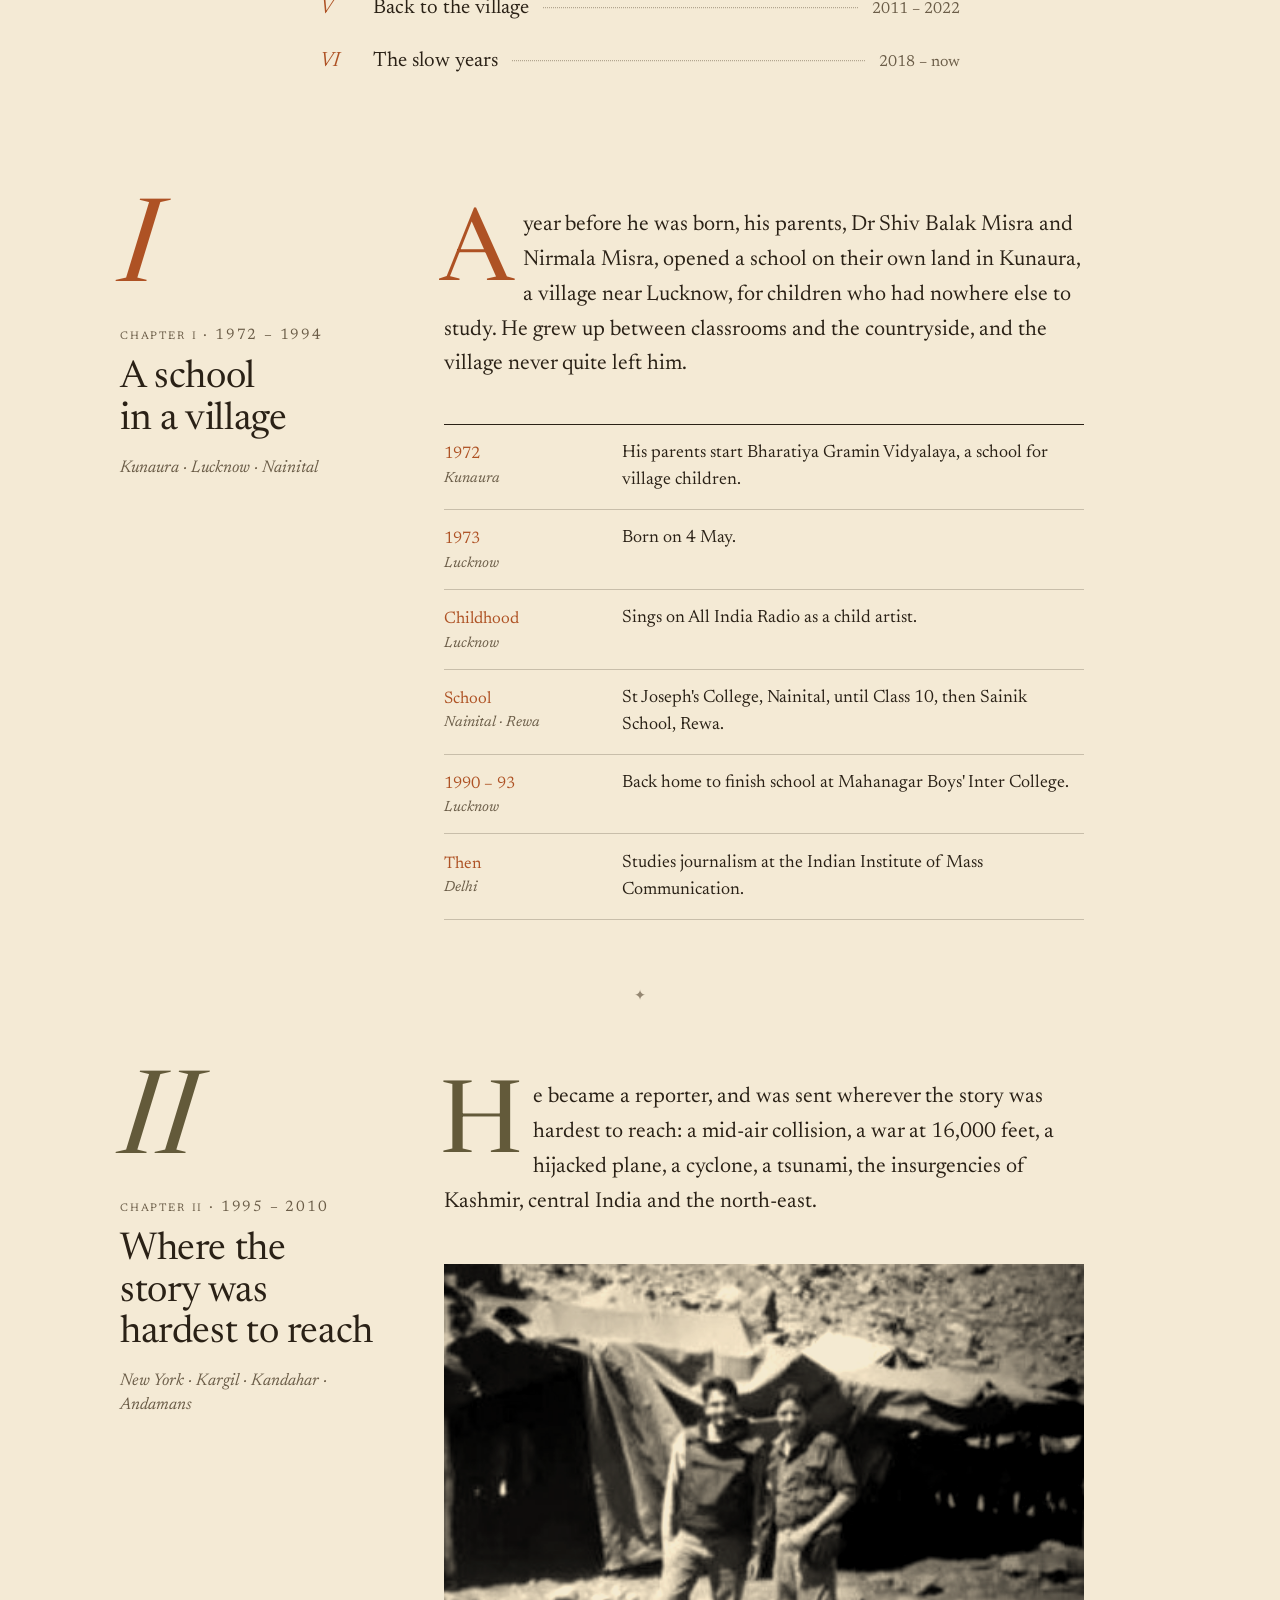
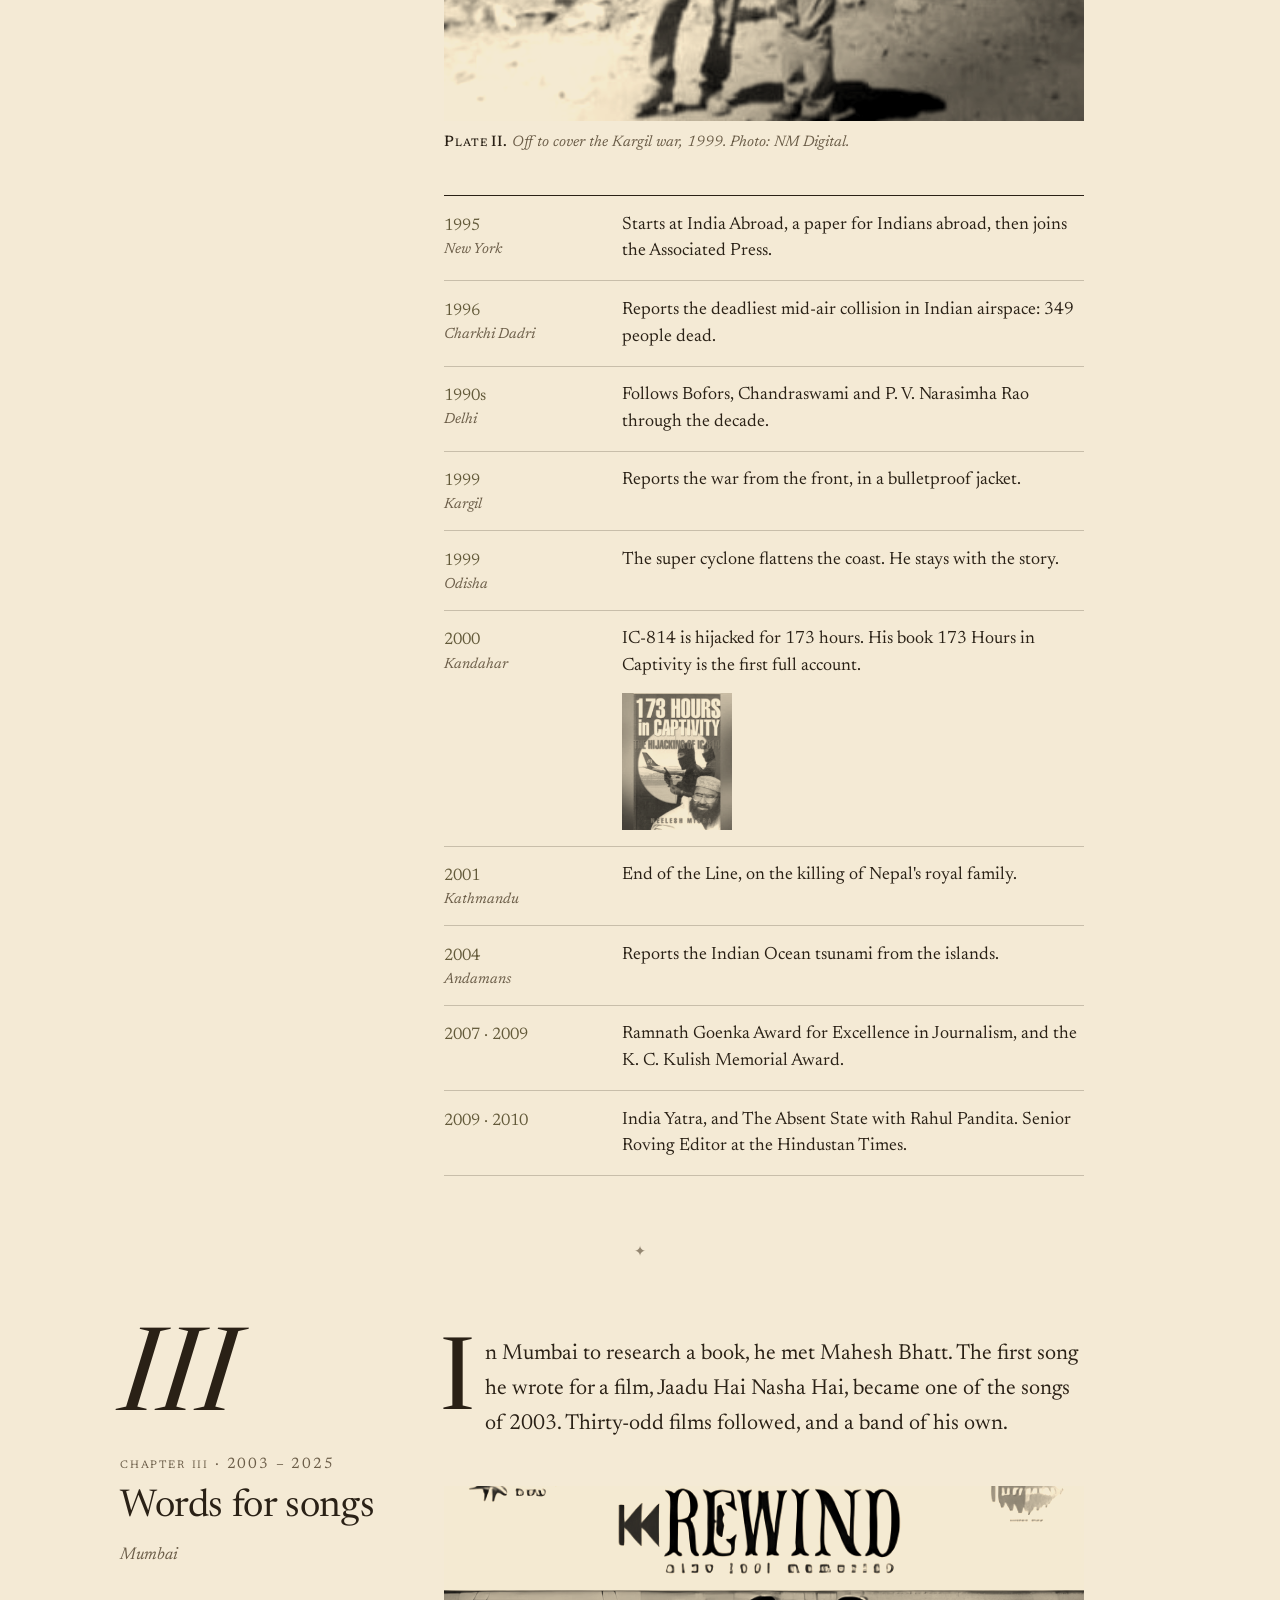
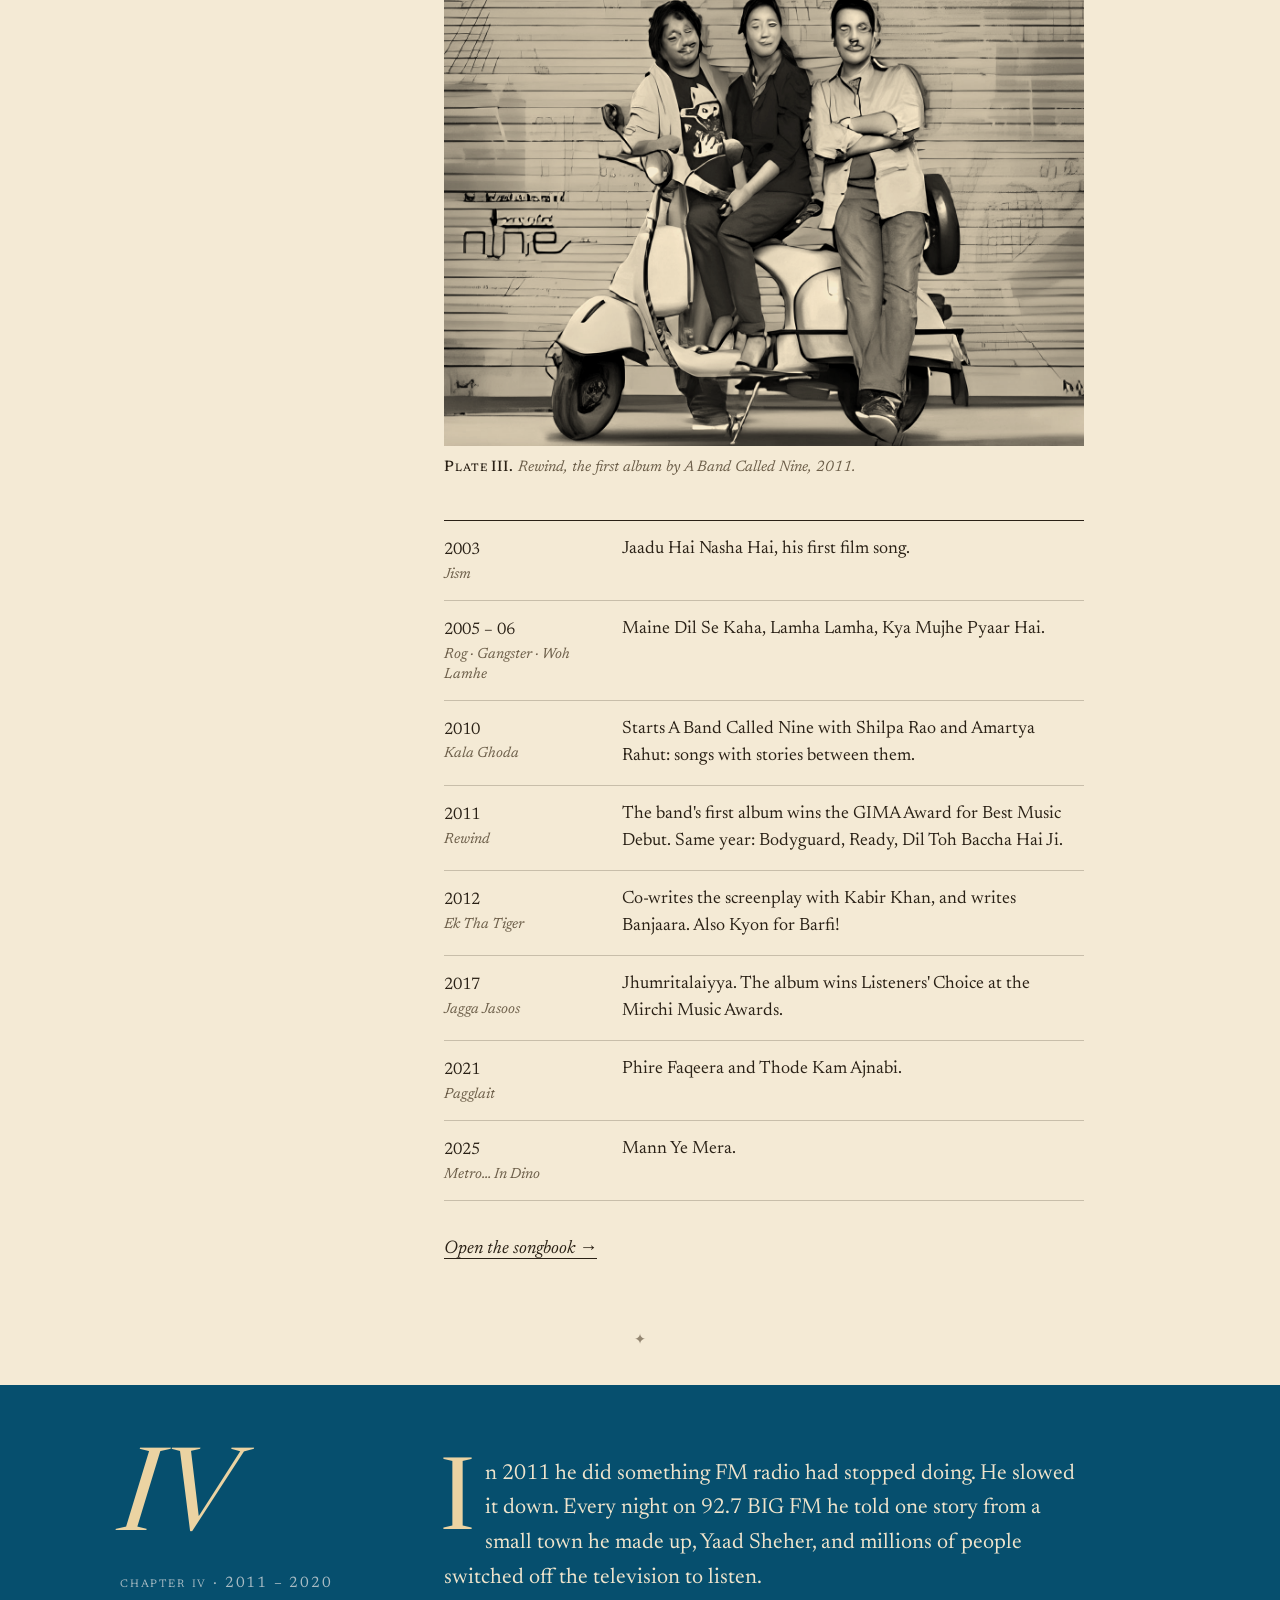
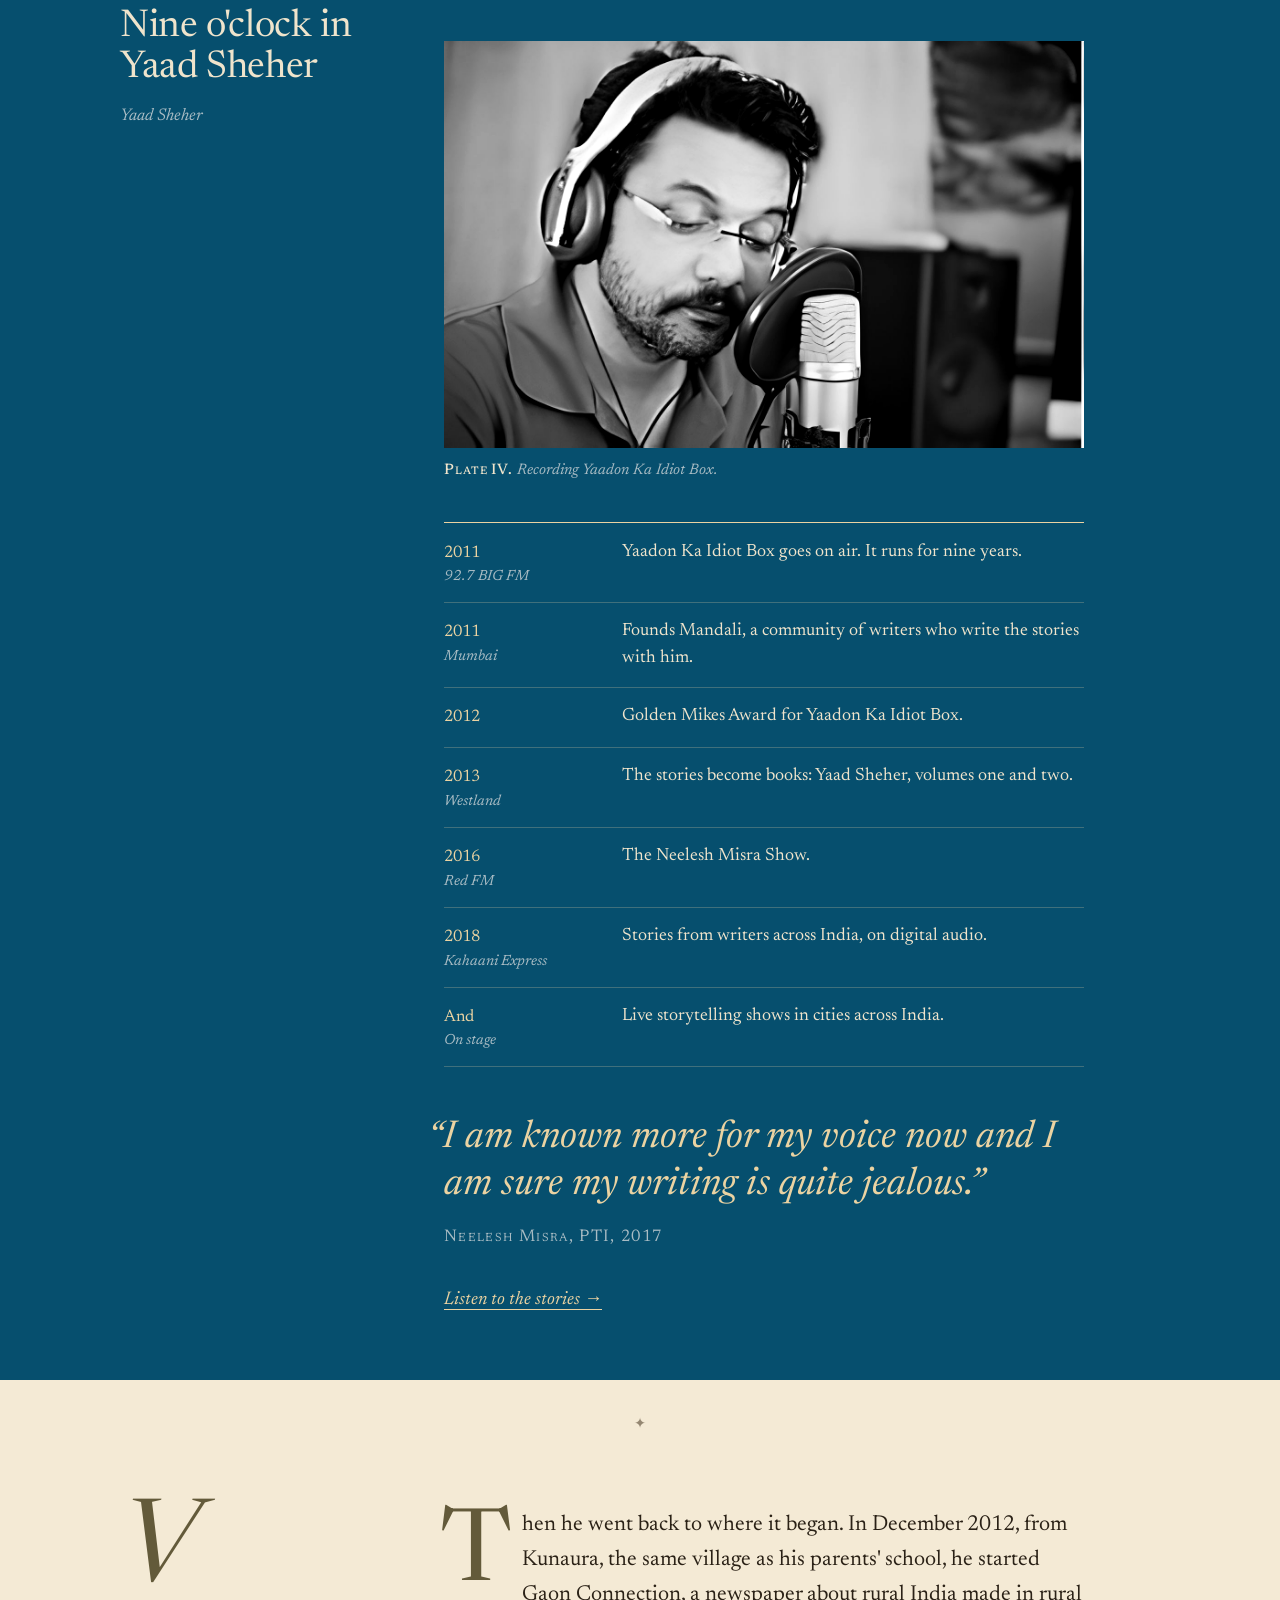
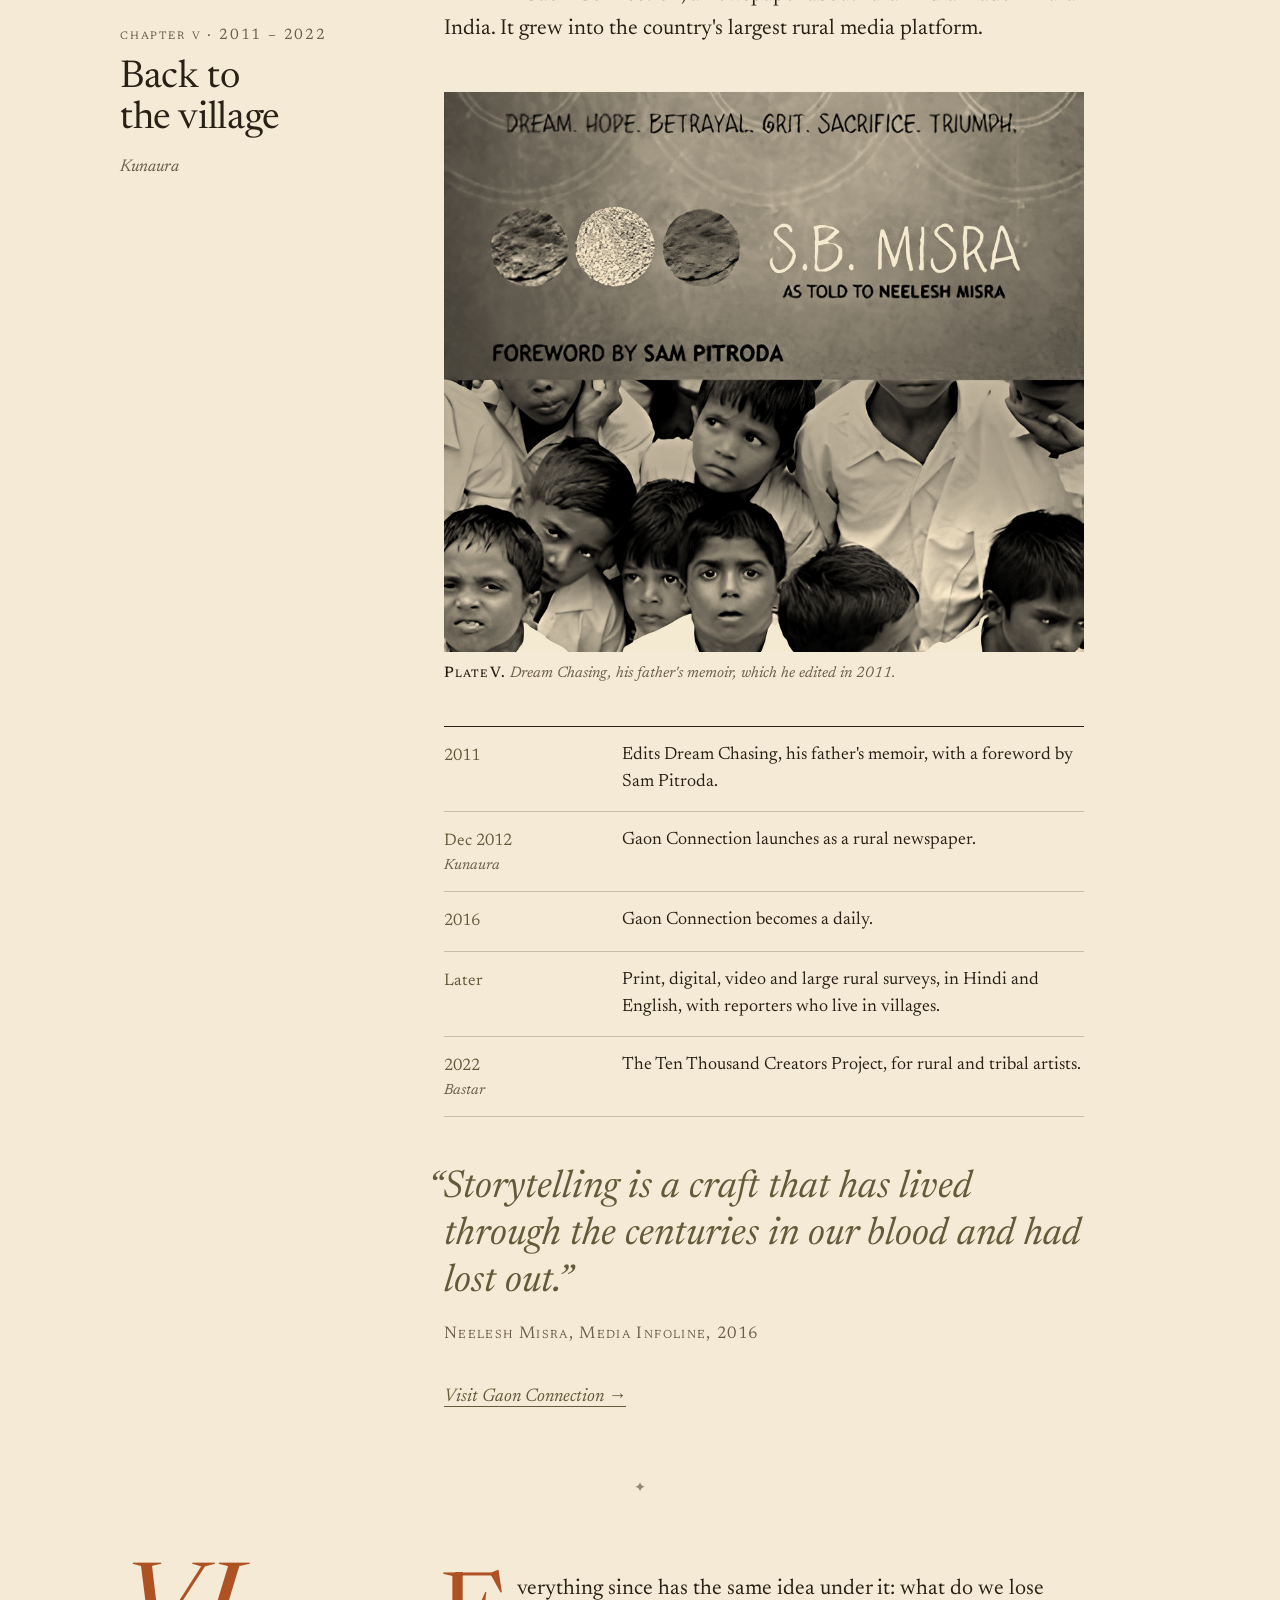
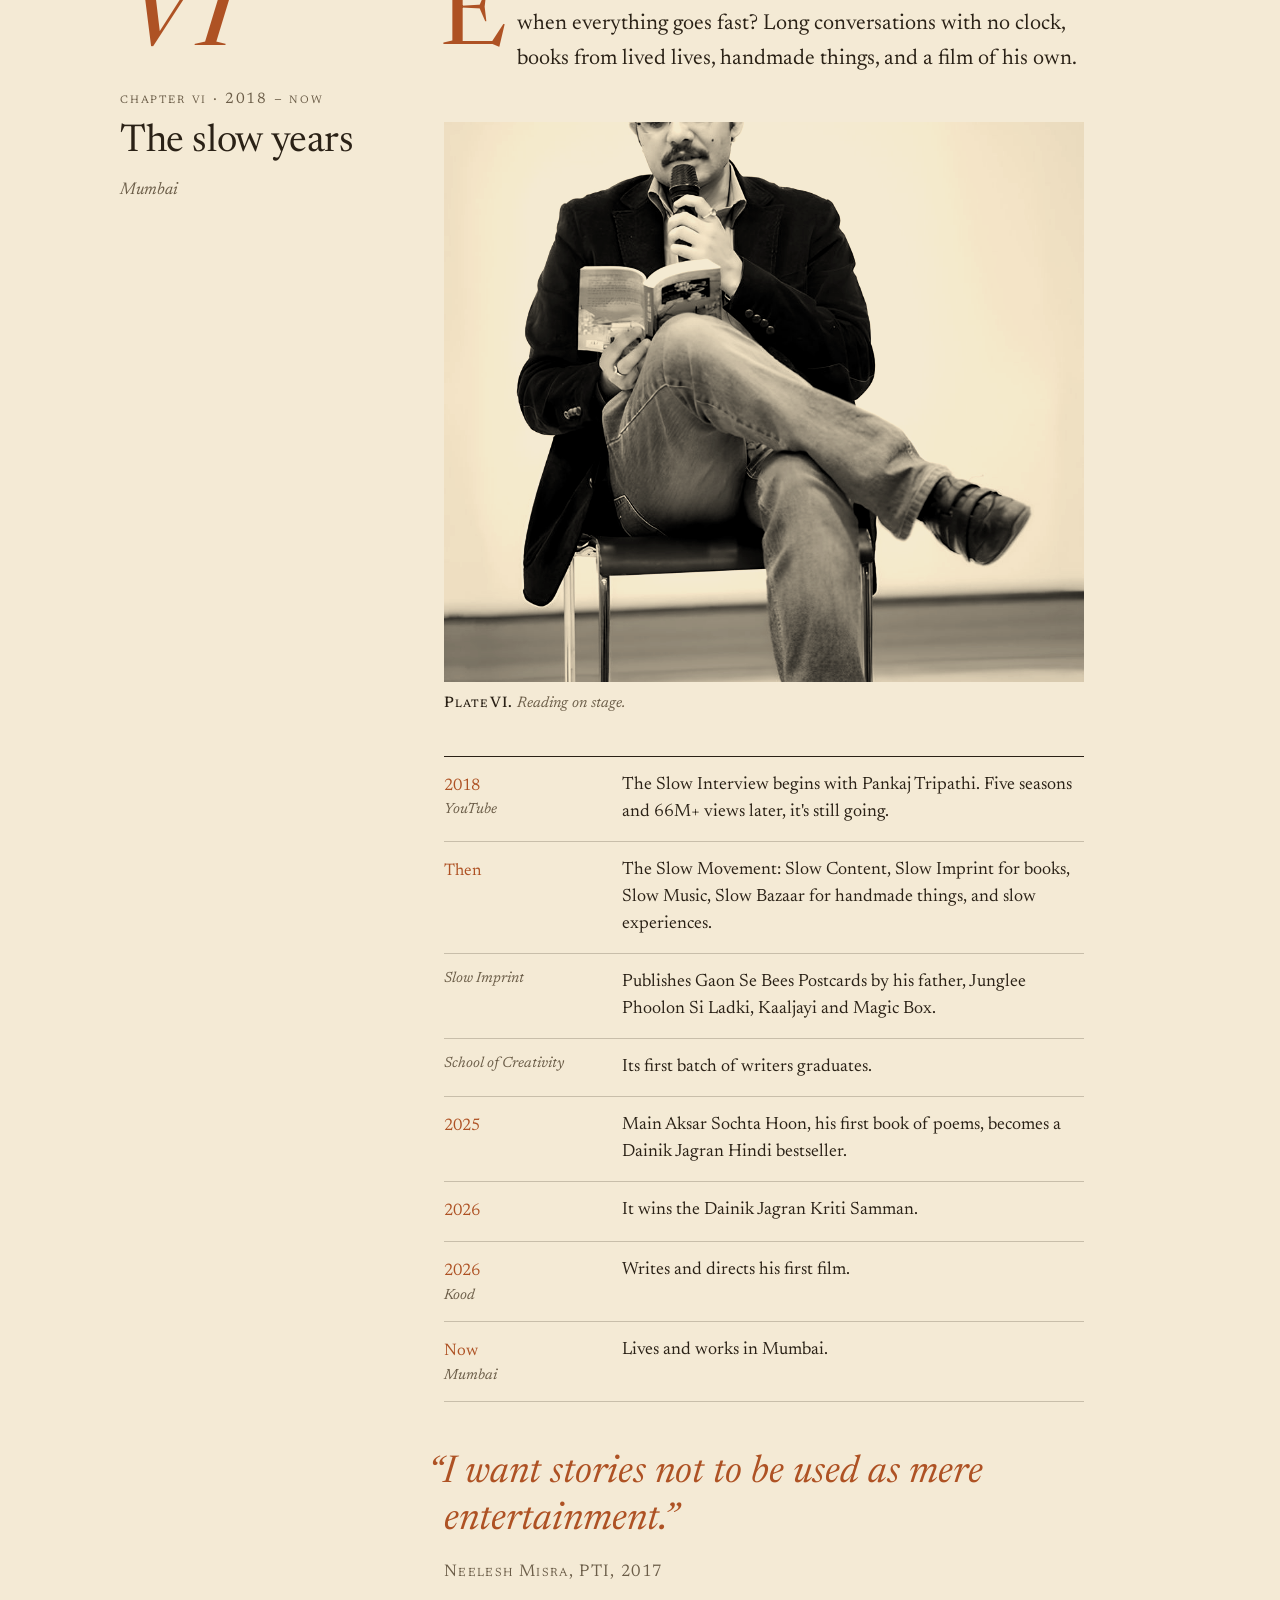
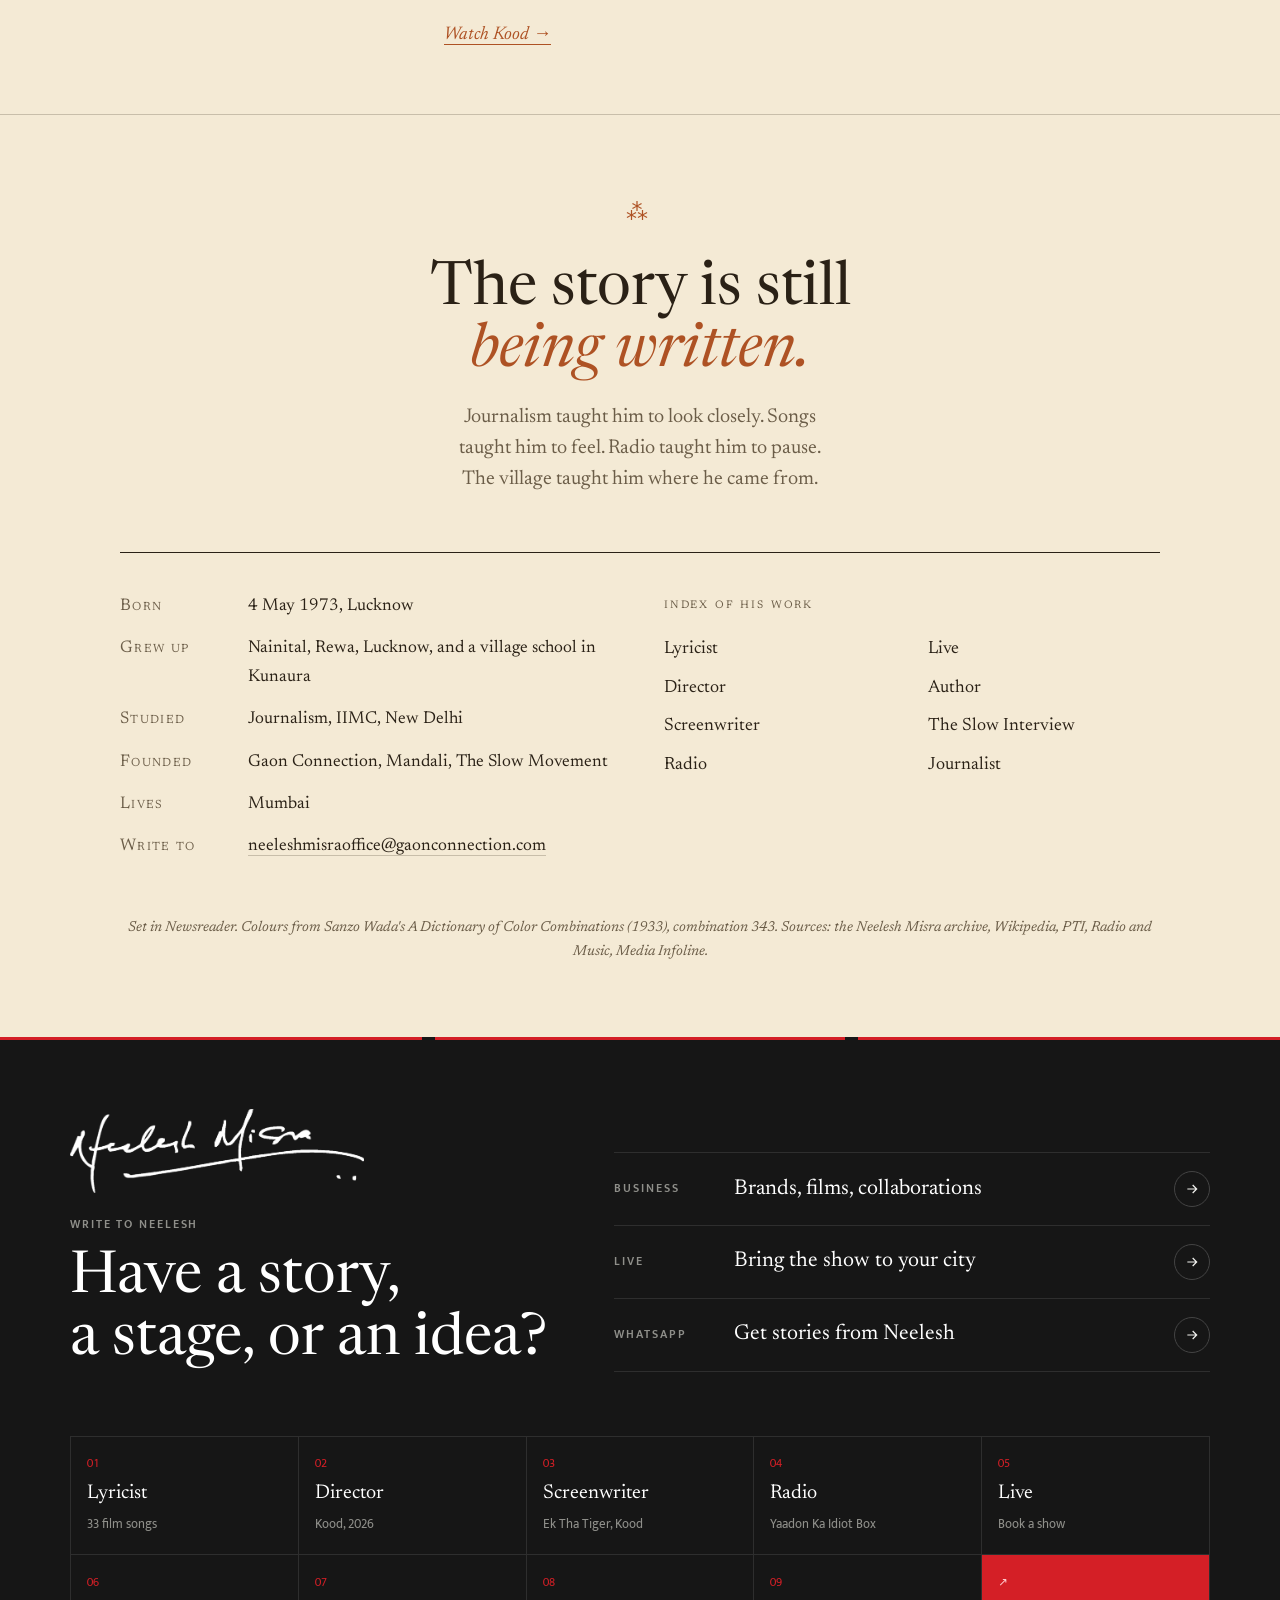
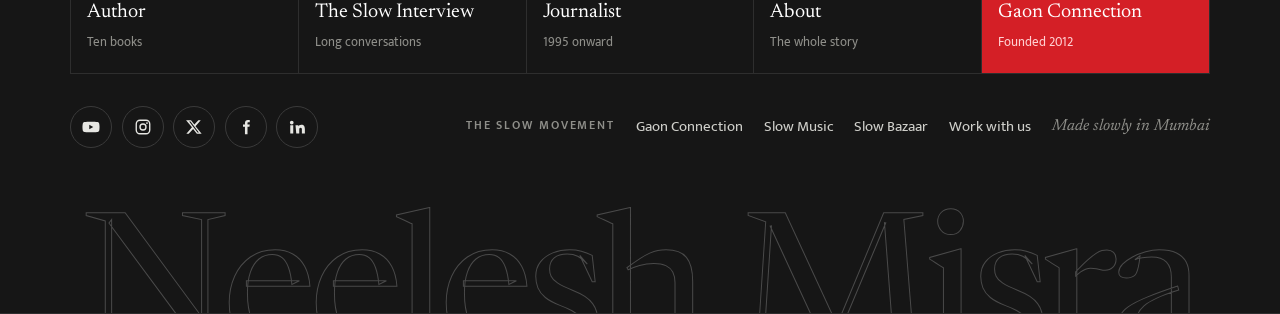
==== commit 57966a83: "About: redesign as a printed memoir Title page, a ruler of years with chapter bands and a reading ma" ====
--- a/about/index.html
+++ b/about/index.html
@@ -14,63 +14,60 @@
 <meta name="description" content="A life, told slowly. Neelesh Misra from a village school near Lucknow to war reporting, film songs, Yaad Sheher on the radio, Gaon Connection and The Slow Movement.">
 <meta property="og:title" content="Neelesh Misra · A life, told slowly">
 <meta property="og:description" content="Reporter, lyricist, radio storyteller, founder, filmmaker. The journey from 1973 to now.">
-<link rel="stylesheet" href="../assets/site.css?v=1793855085">
+<link rel="stylesheet" href="../assets/site.css?v=1793855563">
 </head>
-<body class="s-about s-jr" data-page="about" data-root="../">
+<body class="s-about s-bk" data-page="about" data-root="../">
 <header id="ubar"></header>
-<main class="jr" id="jr" data-mood="open">
+<main class="bk">
 
-  <!-- Opening -->
-  <section class="jr-open">
-    <div class="wrap jr-open-in">
-      <div class="jr-open-copy">
-        <p class="label dot">The journey · 1973 to now</p>
-        <h1>A life,<br>told <i>slowly</i></h1>
-        <p class="lede">A boy from a village school who went to war zones with a notebook, wrote songs a country still hums, built a town on the radio called Yaad Sheher, and then went back to the village.</p>
-        <a class="jr-begin" href="#ch1"><span>Begin the journey</span><i></i></a>
-      </div>
-      <figure class="jr-open-photo"><img src="../assets/img/journey/portrait-bw-tall.jpg" alt="Neelesh Misra, black and white portrait" width="933" height="1400"><figcaption>Photo: Seema Chaubey</figcaption></figure>
-    </div>
-    <div class="wrap"><ol class="jr-places" aria-label="Places on the way"><li>Kunaura</li><li>Lucknow</li><li>Nainital</li><li>Rewa</li><li>Delhi</li><li>Kargil</li><li>Kandahar</li><li>Andamans</li><li>Mumbai</li><li>Yaad Sheher</li><li>Kunaura</li><li>Mumbai</li></ol></div>
-  </section>
-
-  <!-- The journey -->
-  <section class="jr-body">
-    <div class="wrap jr-grid">
-      <aside class="jr-rail" aria-label="Chapters">
-        <div class="jr-year" id="yr" aria-hidden="true">1973</div>
-        <p class="jr-where" id="where" aria-hidden="true">Lucknow</p>
-        <ol class="jr-nav" id="nav"></ol>
-      </aside>
-      <div class="jr-chapters" id="chapters">
-        <div class="jr-thread" aria-hidden="true"><i id="thread"></i></div>
-      </div>
+  <!-- Title page -->
+  <section class="bk-title">
+    <div class="bk-wrap">
+      <p class="bk-author">Neelesh Misra</p>
+      <h1>A life,<br><i>told slowly</i></h1>
+      <p class="bk-sub">In six chapters, from a village school in 1972 to now</p>
+      <span class="bk-orn" aria-hidden="true">⁂</span>
+      <figure class="bk-plate bk-plate-hero"><img src="../assets/img/journey/portrait-bw-tall.jpg" alt="Neelesh Misra, black and white portrait" width="933" height="1400"><figcaption><b>Plate I.</b> Photographed by Seema Chaubey.</figcaption></figure>
     </div>
   </section>
 
-  <!-- Still unfolding -->
-  <section class="jr-end" data-mood="end">
-    <div class="wrap jr-end-in">
-      <div>
-        <p class="label dot">To be continued</p>
-        <h2>The story is<br><i>still unfolding.</i></h2>
-        <p class="lede">Journalism taught him to look closely. Songs taught him to feel. Radio taught him to pause. The village taught him where he came from. The rest is still being written.</p>
+  <!-- A ruler of his years -->
+  <nav class="bk-ruler" id="ruler" aria-label="Chapters on a ruler of years"><div class="bk-wrap"><div class="rl" id="rl"></div></div></nav>
+
+  <!-- Contents -->
+  <section class="bk-contents">
+    <div class="bk-wrap">
+      <h2>Contents</h2>
+      <ol id="toc"></ol>
+    </div>
+  </section>
+
+  <div id="chapters"></div>
+
+  <!-- Colophon -->
+  <section class="bk-colophon">
+    <div class="bk-wrap">
+      <span class="bk-orn" aria-hidden="true">⁂</span>
+      <h2>The story is still<br><i>being written.</i></h2>
+      <p class="bk-end-lede">Journalism taught him to look closely. Songs taught him to feel. Radio taught him to pause. The village taught him where he came from.</p>
+      <div class="bk-colo">
+        <dl>
+          <div><dt>Born</dt><dd>4 May 1973, Lucknow</dd></div>
+          <div><dt>Grew up</dt><dd>Nainital, Rewa, Lucknow, and a village school in Kunaura</dd></div>
+          <div><dt>Studied</dt><dd>Journalism, IIMC, New Delhi</dd></div>
+          <div><dt>Founded</dt><dd>Gaon Connection, Mandali, The Slow Movement</dd></div>
+          <div><dt>Lives</dt><dd>Mumbai</dd></div>
+          <div><dt>Write to</dt><dd><a id="mail"></a></dd></div>
+        </dl>
+        <div class="bk-index"><p class="bk-sc">Index of his work</p><nav id="rooms" aria-label="His work"></nav></div>
       </div>
-      <dl class="jr-card">
-        <div><dt>Born</dt><dd>4 May 1973, Lucknow</dd></div>
-        <div><dt>Grew up</dt><dd>Nainital, Rewa, Lucknow, and a village school in Kunaura</dd></div>
-        <div><dt>Studied</dt><dd>Journalism, IIMC, New Delhi</dd></div>
-        <div><dt>Founded</dt><dd>Gaon Connection (2012), Mandali, The Slow Movement</dd></div>
-        <div><dt>Lives</dt><dd>Mumbai</dd></div>
-        <div><dt>Write to</dt><dd><a class="lnk" id="mail"></a></dd></div>
-      </dl>
+      <p class="bk-note">Set in Newsreader. Colours from Sanzo Wada's <i>A Dictionary of Color Combinations</i> (1933), combination 343. Sources: the Neelesh Misra archive, Wikipedia, PTI, Radio and Music, Media Infoline.</p>
     </div>
-    <div class="wrap"><nav class="jr-rooms" id="rooms" aria-label="His work"></nav></div>
   </section>
 </main>
 <footer id="foot"></footer>
-<script src="../assets/data.js?v=1793855085"></script>
-<script src="../assets/app.js?v=1793855085"></script>
+<script src="../assets/data.js?v=1793855563"></script>
+<script src="../assets/app.js?v=1793855563"></script>
 <script>
 NM.page=function(){
   var E=NM.esc,IMG="../assets/img/journey/";
@@ -145,42 +142,44 @@
        ["Now","Mumbai","Lives and works in Mumbai."]],
     link:["../films/","Watch Kood"]}
   ];
-  var MOODS=["paper","news","song","night","earth","slow"];
-  var root=NM.$("#chapters"),html="",nav="";
+  var ROMAN=["I","II","III","IV","V","VI"],TONE=["sienna","olive","ink","night","olive","sienna"];
+  var FROM=[1972,1995,2003,2011,2011,2018],TO=[1994,2010,2025,2020,2022,2026],Y0=1972,Y1=2026;
+  function yr(s){var m=String(s).match(/\d{4}/);return m?+m[0]:null}
+  var plate=2,html="",toc="";
   CH.forEach(function(c,i){
     var n=i+1;
-    nav+='<li><a href="#ch'+n+'" data-i="'+i+'"><span>'+String(n).padStart(2,"0")+'</span>'+E(c.title)+'</a></li>';
-    html+='<article class="jr-ch" id="ch'+n+'" data-i="'+i+'" data-mood="'+c.mood+'" data-where="'+E(c.where)+'">'+
-      '<header class="jr-ch-head rv"><p class="label">Chapter '+String(n).padStart(2,"0")+' · '+E(c.span)+'</p><h2>'+E(c.title)+'</h2><p class="jr-lede">'+E(c.lede)+'</p></header>'+
-      (c.big?'<div class="jr-big rv" aria-hidden="true">'+c.big+'</div>':'')+
-      (c.img?'<figure class="jr-fig rv"><img src="'+IMG+c.img[0]+'" alt="'+E(c.img[1])+'" loading="lazy"><figcaption>'+E(c.img[1])+(c.img[2]?' · '+E(c.img[2]):'')+'</figcaption></figure>':'')+
-      '<ol class="jr-moments">'+c.m.map(function(m){var y=(m[0].match(/\d{4}/)||[""])[0];
-        return '<li class="jr-m rv"'+(y?' data-y="'+y+'"':'')+(m[1]?' data-p="'+E(m[1])+'"':'')+'><span class="jr-dot"></span><p class="jr-when">'+E(m[0])+(m[1]?'<em>'+E(m[1])+'</em>':'')+'</p><p class="jr-what">'+E(m[2])+'</p>'+(m[3]?'<img class="jr-thumb" src="'+IMG+m[3]+'" alt="" loading="lazy">':'')+'</li>'}).join("")+'</ol>'+
-      (c.q?'<blockquote class="jr-q rv"><p>“'+E(c.q[0])+'”</p><cite>Neelesh Misra · '+E(c.q[1])+'</cite></blockquote>':'')+
-      (c.link?'<p class="jr-link rv"><a class="lnk" href="'+c.link[0]+'">'+E(c.link[1])+' '+NM.icon.arrow+'</a></p>':'')+
-      '</article>';
+    toc+='<li><a href="#ch'+n+'"><span class="r">'+ROMAN[i]+'</span><span class="t">'+E(c.title)+'</span><span class="lead" aria-hidden="true"></span><span class="y">'+E(c.span)+'</span></a></li>';
+    var lede=E(c.lede),first=lede.charAt(0);
+    html+='<article class="bk-ch tone-'+TONE[i]+(c.mood==="night"?' is-night':'')+'" id="ch'+n+'" data-i="'+i+'">'+
+     '<div class="bk-wrap bk-spread">'+
+      '<header class="bk-ch-head"><p class="bk-num">'+ROMAN[i]+'</p><p class="bk-sc">Chapter '+ROMAN[i]+' · '+E(c.span)+'</p><h2>'+E(c.title)+'</h2><p class="bk-places">'+E(c.where)+'</p></header>'+
+      '<div class="bk-text">'+
+       '<p class="bk-lede"><span class="bk-drop">'+first+'</span>'+lede.slice(1)+'</p>'+
+       (c.img?'<figure class="bk-plate"><img src="'+IMG+c.img[0]+'" alt="'+E(c.img[1])+'" loading="lazy"><figcaption><b>Plate '+["","","II","III","IV","V","VI","VII"][plate++]+'.</b> '+E(c.img[1])+'.'+(c.img[2]?' '+E(c.img[2])+'.':'')+'</figcaption></figure>':'')+
+       '<dl class="bk-alm">'+c.m.map(function(m){var y=yr(m[0]);return '<div class="bk-row"'+(y?' data-y="'+y+'"':'')+'><dt><span>'+E(m[0])+'</span>'+(m[1]?'<em>'+E(m[1])+'</em>':'')+'</dt><dd>'+E(m[2])+(m[3]?'<img class="bk-inset" src="'+IMG+m[3]+'" alt="" loading="lazy">':'')+'</dd></div>'}).join("")+'</dl>'+
+       (c.q?'<blockquote class="bk-pull"><p>'+E(c.q[0])+'</p><cite>Neelesh Misra, '+E(c.q[1])+'</cite></blockquote>':'')+
+       (c.link?'<p class="bk-more"><a href="'+c.link[0]+'">'+E(c.link[1])+' →</a></p>':'')+
+      '</div></div></article>'+(i<CH.length-1?'<p class="bk-break" aria-hidden="true">✦</p>':'');
   });
-  root.insertAdjacentHTML("beforeend",html);
-  NM.$("#nav").innerHTML=nav;
+  NM.$("#chapters").innerHTML=html;NM.$("#toc").innerHTML=toc;
   var m=NM.$("#mail");m.href="mailto:"+NM.person.email;m.textContent=NM.person.email;
-  NM.$("#rooms").innerHTML=NM.rooms.filter(function(r){return r[0]!=="about"}).map(function(r){return '<a href="../'+r[0]+'/"><b>'+E(r[1])+'</b>'+NM.icon.arrow+'</a>'}).join("");
+  NM.$("#rooms").innerHTML=NM.rooms.filter(function(r){return r[0]!=="about"}).map(function(r){return '<a href="../'+r[0]+'/">'+E(r[1])+'</a>'}).join("");
 
-  /* the living part: mood, year, place and thread follow your scroll */
-  var J=NM.$("#jr"),yr=NM.$("#yr"),wh=NM.$("#where"),th=NM.$("#thread"),chs=NM.$$(".jr-ch"),ms=NM.$$(".jr-m"),links=NM.$$("#nav a");
-  var curYear=1973,shown=1973,ticking=false;
-  function setYear(y){curYear=y;if(ticking)return;ticking=true;(function step(){var d=curYear-shown;if(!d){ticking=false;return}shown+=d>0?Math.max(1,Math.round(d/6)):Math.min(-1,Math.round(d/6));yr.textContent=shown;setTimeout(step,45)})()}
+  /* the ruler: one tick a year, chapters as bands, a marker that follows your reading */
+  var span=Y1-Y0,pc=function(y){return ((y-Y0)/span*100).toFixed(3)+"%"},t="";
+  for(var y=Y0;y<=Y1;y++)t+='<i class="tk'+(y%10===0?' big':'')+'" style="left:'+pc(y)+'">'+(y%10===0?'<b>'+y+'</b>':'')+'</i>';
+  CH.forEach(function(c,i){t+='<a class="rb tone-'+TONE[i]+'" href="#ch'+(i+1)+'" style="left:'+pc(FROM[i])+';width:calc('+pc(TO[i]+1)+' - '+pc(FROM[i])+');top:'+(i%3*7+22)+'px" title="'+E(ROMAN[i]+". "+c.title)+'"><span>'+ROMAN[i]+'</span></a>'});
+  t+='<span class="mk" id="mk"><em id="mky">1972</em></span>';
+  NM.$("#rl").innerHTML=t;
+  var mk=NM.$("#mk"),mky=NM.$("#mky"),rows=NM.$$(".bk-row[data-y]"),chs=NM.$$(".bk-ch"),bands=NM.$$(".rb");
   function onScroll(){
-    var mid=innerHeight*.5,active=-1;
-    chs.forEach(function(c,i){var r=c.getBoundingClientRect();if(r.top<mid&&r.bottom>mid*.4)active=i});
-    var endR=NM.$(".jr-end").getBoundingClientRect(),openR=NM.$(".jr-open").getBoundingClientRect();
-    var mood=openR.bottom>mid?"open":endR.top<mid?"end":active>=0?CH[active].mood:J.getAttribute("data-mood");
-    J.setAttribute("data-mood",mood);
-    links.forEach(function(a,i){a.classList.toggle("on",i===active)});
-    if(active>=0){var c0=CH[active],y0=+(c0.span.match(/\d{4}/)||[1973])[0],lastY=y0;NM.$$(".jr-m[data-y]",chs[active]).forEach(function(el){if(el.getBoundingClientRect().top<mid)lastY=+el.getAttribute("data-y")});setYear(lastY)}
-    if(active>=0){var pl=CH[active].where.split(" · ")[0];NM.$$(".jr-m[data-p]",chs[active]).forEach(function(el){if(el.getBoundingClientRect().top<mid)pl=el.getAttribute("data-p")});wh.textContent=pl}
-    var r=root.getBoundingClientRect(),p=Math.min(1,Math.max(0,(mid-r.top)/r.height));th.style.transform="scaleY("+p+")";
+    var mid=innerHeight*.45,y=Y0,act=-1;
+    chs.forEach(function(c,i){if(c.getBoundingClientRect().top<mid){act=i;y=FROM[i]}});
+    rows.forEach(function(r){if(r.getBoundingClientRect().top<mid&&chs[act]&&chs[act].contains(r))y=+r.getAttribute("data-y")});
+    mk.style.left=pc(y);mky.textContent=y;
+    bands.forEach(function(b,i){b.classList.toggle("on",i===act)});
   }
-  addEventListener("scroll",onScroll,{passive:true});addEventListener("resize",onScroll);onScroll();
+  addEventListener("scroll",onScroll,{passive:true});onScroll();
 };
 </script>
 </body>
--- a/assets/site.css
+++ b/assets/site.css
@@ -617,106 +617,111 @@
 @media (max-width:560px){.rules-line span{display:block}}
 
 /* =====================================================================
-   ABOUT: THE JOURNEY (body.s-jr) — the page changes mood as the life does
-   ===================================================================== */
-.jr{--jbg:#0e0e0e;--jfg:#f1ede4;--jmu:#a9a49a;--jac:#e0393f;--jline:rgba(241,237,228,.16);background:var(--jbg);color:var(--jfg);transition:background-color 1.1s ease,color 1.1s ease}
-.jr[data-mood="paper"]{--jbg:#f3ede1;--jfg:#2a241c;--jmu:#7a6f60;--jac:#b5452b;--jline:rgba(42,36,28,.16)}
-.jr[data-mood="news"]{--jbg:#e9e7e1;--jfg:#161616;--jmu:#66625a;--jac:#d41f26;--jline:rgba(22,22,22,.16)}
-.jr[data-mood="song"]{--jbg:#1b1838;--jfg:#efeaf9;--jmu:#a49fc4;--jac:#ff8fa3;--jline:rgba(239,234,249,.16)}
-.jr[data-mood="night"]{--jbg:#0e1630;--jfg:#eef1fb;--jmu:#98a3c7;--jac:#f2a93b;--jline:rgba(238,241,251,.16)}
-.jr[data-mood="earth"]{--jbg:#e6dfcc;--jfg:#24301f;--jmu:#66705a;--jac:#4f7a3a;--jline:rgba(36,48,31,.18)}
-.jr[data-mood="slow"]{--jbg:#121212;--jfg:#ececea;--jmu:#9f9f9b;--jac:#ff5a5f;--jline:rgba(236,236,234,.14)}
-.jr[data-mood="end"]{--jbg:#f3f1ec;--jfg:#161616;--jmu:#6a6a6a;--jac:#d41f26;--jline:rgba(22,22,22,.14)}
-.jr .label{color:var(--jmu);transition:color 1.1s}
-.jr .dot::before{background:var(--jac)}
-.jr a:hover{color:var(--jac)}
-.jr .lnk{color:var(--jfg)}
-
-.jr-open-in{display:grid;grid-template-columns:1.2fr .8fr;gap:3rem;align-items:center;padding-top:5rem;padding-bottom:3rem}
-.jr-open h1{font-size:clamp(3.4rem,9vw,7.6rem);line-height:.92;letter-spacing:-.03em;margin-top:1.3rem}
-.jr-open h1 i{color:var(--jac)}
-.jr-open .lede{font-family:var(--f-disp);font-size:var(--s1);line-height:1.5;max-width:34ch;margin-top:1.8rem;color:var(--jmu)}
-.jr-begin{display:inline-flex;align-items:center;gap:1rem;margin-top:2.6rem;font-weight:600;letter-spacing:.04em}
-.jr-begin i{display:block;width:1px;height:3rem;background:var(--jac);transform-origin:top;animation:jrDrip 2.6s ease-in-out infinite}
-@keyframes jrDrip{0%{transform:scaleY(0)}50%{transform:scaleY(1)}100%{transform:scaleY(1);opacity:0}}
-.jr-open-photo{margin:0;justify-self:end;width:min(100%,400px)}
-.jr-open-photo img{width:100%;aspect-ratio:4/5;object-fit:cover;object-position:center 20%;filter:grayscale(1) contrast(1.05)}
-.jr-open-photo figcaption{font-size:.75rem;color:var(--jmu);margin-top:.5rem;text-align:right}
-.jr-places{list-style:none;margin:0;padding:2rem 0 3.5rem;display:flex;flex-wrap:wrap;gap:.5rem 0;border-top:1px solid var(--jline);font-family:var(--f-disp);font-style:italic;font-size:1.05rem}
-.jr-places li{color:var(--jmu);opacity:.35;animation:jrLight .9s ease forwards;animation-delay:calc(var(--n,0)*.45s + .4s)}
-.jr-places li+li::before{content:"";display:inline-block;width:1.6rem;height:1px;background:var(--jline);vertical-align:middle;margin:0 .7rem}
-.jr-places li:nth-child(1){--n:0}.jr-places li:nth-child(2){--n:1}.jr-places li:nth-child(3){--n:2}.jr-places li:nth-child(4){--n:3}.jr-places li:nth-child(5){--n:4}.jr-places li:nth-child(6){--n:5}.jr-places li:nth-child(7){--n:6}.jr-places li:nth-child(8){--n:7}.jr-places li:nth-child(9){--n:8}.jr-places li:nth-child(10){--n:9}.jr-places li:nth-child(11){--n:10}.jr-places li:nth-child(12){--n:11}
-.jr-places li:last-child{font-style:normal;font-weight:500}
-@keyframes jrLight{to{opacity:1;color:var(--jfg)}}
-@media (prefers-reduced-motion:reduce){.jr-places li{animation:none;opacity:1}.jr-begin i{animation:none}}
-
-.jr-grid{display:grid;grid-template-columns:250px 1fr;gap:3.5rem}
-.jr-rail{position:sticky;top:0;align-self:start;height:100vh;display:flex;flex-direction:column;justify-content:center;padding:2rem 0}
-.jr-year{font-family:var(--f-disp);font-size:clamp(4rem,7vw,6.4rem);line-height:1;letter-spacing:-.03em;color:var(--jac);font-variant-numeric:tabular-nums;transition:color 1.1s}
-.jr-where{font-family:var(--f-disp);font-style:italic;color:var(--jmu);font-size:1.15rem;margin-top:.4rem;min-height:1.6em}
-.jr-nav{list-style:none;margin:2.4rem 0 0;padding:0;display:grid;gap:.2rem}
-.jr-nav a{display:flex;gap:.8rem;padding:.4rem 0;color:var(--jmu);font-size:.92rem;line-height:1.35;transition:color .3s}
-.jr-nav a span{font-variant-numeric:tabular-nums;font-size:.75rem;font-weight:600;padding-top:.15rem;min-width:1.4rem}
-.jr-nav a.on{color:var(--jfg)}
-.jr-nav a.on span{color:var(--jac)}
-
-.jr-chapters{position:relative;padding-left:3rem}
-.jr-thread{position:absolute;left:0;top:0;bottom:0;width:1px;background:var(--jline)}
-.jr-thread i{position:absolute;inset:0;background:var(--jac);transform-origin:top;transform:scaleY(0);transition:background-color 1.1s}
-.jr-ch{padding:7rem 0 5rem;position:relative}
-.jr-ch-head h2{font-size:var(--s4);line-height:1.02;letter-spacing:-.02em;margin:.8rem 0 1.4rem;max-width:16ch}
-.jr-lede{font-family:var(--f-disp);font-size:clamp(1.2rem,1.6vw,1.45rem);line-height:1.55;max-width:38ch}
-.jr-big{font-family:var(--f-disp);font-size:clamp(7rem,20vw,17rem);line-height:.8;letter-spacing:-.05em;color:transparent;-webkit-text-stroke:1px var(--jac);margin:3rem 0 1rem;opacity:.7}
-.jr-fig{margin:3rem 0 1rem;max-width:520px;background:#fff;padding:12px 12px 14px;box-shadow:0 24px 50px rgba(0,0,0,.22);transform:rotate(-1.6deg);transition:transform .8s}
-.jr-ch:nth-of-type(even) .jr-fig{transform:rotate(1.4deg);margin-left:auto;margin-right:8%}
-.jr-fig:hover{transform:rotate(0) scale(1.01)}
-.jr-fig img{width:100%;max-height:560px;object-fit:cover}
-.jr-fig figcaption{font-family:"Courier Prime",monospace;font-size:.8rem;color:#555;margin-top:.6rem}
-.jr[data-mood="news"] .jr-fig img,.jr[data-mood="news"] .jr-thumb{filter:grayscale(1)}
-.jr-moments{list-style:none;margin:3rem 0 0;padding:0;display:grid;gap:0}
-.jr-m{position:relative;display:grid;grid-template-columns:11rem 1fr;gap:.4rem 2rem;padding:1.15rem 0;border-top:1px solid var(--jline)}
-.jr-dot{position:absolute;left:calc(-3rem - 5px);top:1.55rem;width:11px;height:11px;border-radius:50%;border:2px solid var(--jac);background:var(--jbg);transition:background-color .6s .2s}
-.jr-m.in .jr-dot{background:var(--jac)}
-.jr-when{font-weight:600;font-size:.95rem}
-.jr-when em{display:block;font-weight:400;font-style:italic;font-family:var(--f-disp);color:var(--jmu);font-size:.98rem}
-.jr-what{font-family:var(--f-disp);font-size:1.2rem;line-height:1.45;max-width:40ch}
-.jr-thumb{grid-column:2;width:120px;margin-top:.6rem;background:#fff;padding:6px;box-shadow:0 10px 24px rgba(0,0,0,.2);transform:rotate(-2deg)}
-.jr-q{margin:3.5rem 0 0;padding:0 0 0 1.6rem;border-left:3px solid var(--jac);max-width:34ch}
-.jr-q p{font-family:var(--f-disp);font-style:italic;font-size:clamp(1.6rem,2.8vw,2.3rem);line-height:1.25}
-.jr-q cite{display:block;font-style:normal;font-size:.78rem;letter-spacing:.14em;text-transform:uppercase;font-weight:600;color:var(--jmu);margin-top:1rem}
-.jr-link{margin-top:2.4rem}
-
-.jr-end{padding:6rem 0 4rem;border-top:1px solid var(--jline)}
-.jr-end-in{display:grid;grid-template-columns:1.1fr .9fr;gap:4rem;align-items:start}
-.jr-end h2{font-size:var(--s4);line-height:1;margin:1rem 0 1.4rem}
-.jr-end h2 i{color:var(--jac)}
-.jr-end .lede{font-family:var(--f-disp);font-size:1.25rem;line-height:1.55;color:var(--jmu);max-width:38ch}
-.jr-card{margin:0;background:var(--jbg);border:1px solid var(--jline);padding:1.6rem 1.8rem;display:grid;gap:1rem;box-shadow:0 20px 40px rgba(0,0,0,.06)}
-.jr-card dt{font-size:.7rem;letter-spacing:.16em;text-transform:uppercase;font-weight:600;color:var(--jmu)}
-.jr-card dd{margin:0;font-family:var(--f-disp);font-size:1.1rem}
-.jr-rooms{display:grid;grid-template-columns:repeat(4,1fr);margin-top:4rem;border-top:1px solid var(--jline)}
-.jr-rooms a{display:flex;justify-content:space-between;align-items:center;padding:1.1rem 1rem 1.1rem 0;border-bottom:1px solid var(--jline);font-family:var(--f-disp);font-size:1.25rem}
-.jr-rooms a svg{width:1rem;height:1rem;opacity:.5;transition:transform .3s}
-.jr-rooms a:hover svg{transform:translateX(4px);opacity:1}
-.jr-rooms b{font-weight:400}
-
-@media (max-width:900px){
-  .jr-open-in{grid-template-columns:1fr;padding-top:3rem}
-  .jr-open-photo{justify-self:start;width:min(70%,320px);order:-1}
-  .jr-grid{grid-template-columns:1fr;gap:0}
-  .jr-rail{position:sticky;top:0;height:auto;z-index:5;flex-direction:row;align-items:baseline;gap:1rem;padding:.7rem 0;background:var(--jbg);border-bottom:1px solid var(--jline);transition:background-color 1.1s}
-  .jr-year{font-size:2.2rem}
-  .jr-where{margin:0;font-size:1rem}
-  .jr-nav{display:none}
-  .jr-chapters{padding-left:1.6rem}
-  .jr-dot{left:calc(-1.6rem - 5px)}
-  .jr-ch{padding:4rem 0 3rem}
-  .jr-m{grid-template-columns:1fr}
-  .jr-thumb{grid-column:1}
-  .jr-ch:nth-of-type(even) .jr-fig{margin-right:0}
-  .jr-end-in{grid-template-columns:1fr;gap:2.4rem}
-  .jr-rooms{grid-template-columns:1fr 1fr}
+   ABOUT: A LIFE, TOLD SLOWLY (body.s-bk) — set like a printed memoir.
+   Colours: Sanzo Wada, A Dictionary of Color Combinations (1933), no. 343:
+   Ivory Buff #ebd3a2 · Burnt Sienna #ae5224 · Deep Grayish Olive #635a3a · Vandar Poel's Blue #064f6e
+   ===================================================================== */
+.s-bk{--pp:#f4ead5;--pp2:#ebd3a2;--ink:#2a2116;--ink2:#6b5d48;--rule:rgba(42,33,22,.22);--sienna:#ae5224;--olive:#635a3a;--poel:#064f6e}
+.s-bk .bk{background:var(--pp);color:var(--ink);font-feature-settings:"onum" 1,"kern" 1}
+.bk-wrap{max-width:1080px;margin:0 auto;padding:0 max(20px,env(safe-area-inset-left,0px))}
+.bk .tone-sienna{--tone:var(--sienna)}.bk .tone-olive{--tone:var(--olive)}.bk .tone-ink{--tone:var(--ink)}.bk .tone-night{--tone:var(--poel)}
+.bk-sc{font-variant:small-caps;font-feature-settings:"smcp" 1,"c2sc" 1;text-transform:lowercase;letter-spacing:.12em;font-size:.95rem;color:var(--ink2);font-family:var(--f-disp)}
+.bk-orn{display:block;text-align:center;font-family:var(--f-disp);color:var(--sienna);font-size:1.4rem;letter-spacing:.3em}
+
+/* title page */
+.bk-title{text-align:center;padding:5.5rem 0 3rem}
+.bk-author{font-family:var(--f-disp);text-transform:uppercase;letter-spacing:.42em;font-size:.82rem;color:var(--ink2)}
+.bk-title h1{font-size:clamp(3.2rem,8.4vw,7rem);line-height:.98;letter-spacing:-.02em;margin:1.6rem 0 1.2rem;font-weight:400}
+.bk-title h1 i{color:var(--sienna)}
+.bk-sub{font-family:var(--f-disp);font-style:italic;font-size:1.25rem;color:var(--ink2)}
+.bk-title .bk-orn{margin:2.2rem 0 2.6rem}
+.bk-plate{margin:0}
+.bk-plate img{width:100%;height:auto;filter:grayscale(1) contrast(1.08) sepia(.18);mix-blend-mode:multiply}
+.bk-plate figcaption{font-family:var(--f-disp);font-style:italic;font-size:.95rem;color:var(--ink2);margin-top:.7rem;line-height:1.4}
+.bk-plate figcaption b{font-style:normal;font-weight:500;font-variant:small-caps;letter-spacing:.06em;color:var(--ink)}
+.bk-plate-hero{width:min(100%,430px);margin:0 auto}
+.bk-plate-hero img{aspect-ratio:4/5;object-fit:cover;object-position:center 22%}
+
+/* ruler */
+.bk-ruler{position:sticky;top:0;z-index:10;background:var(--pp);border-top:1px solid var(--rule);border-bottom:1px solid var(--rule)}
+.rl{position:relative;height:64px;margin:0 2px}
+.rl .tk{position:absolute;bottom:0;width:1px;height:6px;background:var(--rule)}
+.rl .tk.big{height:10px;background:var(--ink2)}
+.rl .tk b{position:absolute;bottom:44px;left:50%;transform:translateX(-50%);font-family:var(--f-disp);font-weight:400;font-size:.72rem;color:var(--ink2);font-feature-settings:"lnum" 1}
+.rl .rb{position:absolute;height:5px;background:var(--tone);opacity:.35;transition:opacity .4s,height .4s}
+.rl .rb span{position:absolute;left:0;top:-.95rem;font-family:var(--f-disp);font-size:.7rem;color:var(--tone);opacity:0;transition:opacity .4s}
+.rl .rb:hover,.rl .rb.on{opacity:1}
+.rl .rb.on span,.rl .rb:hover span{opacity:1}
+.rl .mk{position:absolute;top:0;bottom:0;width:1px;background:var(--sienna);transition:left .7s cubic-bezier(.3,.7,.2,1)}
+.rl .mk em{position:absolute;bottom:-1px;left:5px;font-style:normal;font-family:var(--f-disp);font-size:.78rem;color:var(--sienna);background:var(--pp);padding:0 3px;font-feature-settings:"lnum" 1}
+
+/* contents */
+.bk-contents{padding:5rem 0 3rem}
+.bk-contents h2{font-size:.82rem;font-family:var(--f-disp);text-transform:uppercase;letter-spacing:.42em;text-align:center;color:var(--ink2);margin-bottom:2.2rem}
+.bk-contents ol{list-style:none;margin:0 auto;padding:0;max-width:640px}
+.bk-contents a{display:flex;align-items:baseline;gap:.9rem;padding:.55rem 0;font-family:var(--f-disp);font-size:1.3rem}
+.bk-contents .r{min-width:2.4rem;color:var(--sienna);font-style:italic}
+.bk-contents .lead{flex:1;border-bottom:1px dotted var(--ink2);transform:translateY(-.3rem);opacity:.6}
+.bk-contents .y{font-size:1rem;color:var(--ink2)}
+.bk-contents a:hover .t{color:var(--sienna)}
+
+/* chapters */
+.bk-ch{padding:4.5rem 0 4rem}
+.bk-spread{display:grid;grid-template-columns:260px 1fr;gap:4rem}
+.bk-ch-head{align-self:start;position:sticky;top:90px}
+.bk-num{font-family:var(--f-disp);font-style:italic;font-size:clamp(4.5rem,9vw,7.5rem);line-height:.8;color:var(--tone)}
+.bk-ch-head .bk-sc{margin:1.4rem 0 .6rem}
+.bk-ch-head h2{font-size:clamp(1.9rem,3vw,2.5rem);line-height:1.08;letter-spacing:-.01em}
+.bk-places{font-family:var(--f-disp);font-style:italic;color:var(--ink2);margin-top:.9rem;line-height:1.45}
+.bk-text{max-width:640px}
+.bk-lede{font-family:var(--f-disp);font-size:clamp(1.25rem,1.7vw,1.5rem);line-height:1.6;hanging-punctuation:first}
+.bk-drop{float:left;font-size:4.6em;line-height:.82;margin:.08em .1em 0 -.04em;color:var(--tone);font-style:normal}
+.bk-text .bk-plate{margin:2.8rem 0 .4rem}
+.bk-text .bk-plate img{max-height:560px;object-fit:cover}
+.bk-alm{margin:2.6rem 0 0;border-top:1px solid var(--ink)}
+.bk-row{display:grid;grid-template-columns:9.5rem 1fr;gap:1.6rem;padding:.95rem 0;border-bottom:1px solid var(--rule)}
+.bk-row dt span{display:block;font-family:var(--f-disp);font-size:1.05rem;color:var(--tone)}
+.bk-row dt em{display:block;font-family:var(--f-disp);font-size:.92rem;color:var(--ink2);line-height:1.35}
+.bk-row dd{margin:0;font-family:var(--f-disp);font-size:1.12rem;line-height:1.5}
+.bk-inset{display:block;width:110px;margin-top:.8rem;filter:grayscale(1) sepia(.15);mix-blend-mode:multiply}
+.bk-pull{margin:3rem 0 0;padding:0;text-align:left}
+.bk-pull p{font-family:var(--f-disp);font-style:italic;font-size:clamp(1.7rem,3vw,2.4rem);line-height:1.22;text-indent:-.42em;color:var(--tone)}
+.bk-pull p::before{content:"“"}.bk-pull p::after{content:"”"}
+.bk-pull cite{display:block;margin-top:.9rem;font-style:normal;font-family:var(--f-disp);font-variant:small-caps;letter-spacing:.08em;color:var(--ink2)}
+.bk-more{margin-top:2rem;font-family:var(--f-disp);font-style:italic;font-size:1.15rem}
+.bk-more a{color:var(--tone);border-bottom:1px solid currentColor}
+.bk-break{text-align:center;color:var(--ink2);font-size:.9rem;margin:0;opacity:.7}
+
+/* the one night page */
+.bk-ch.is-night{background:var(--poel);color:#efe4cc;--tone:#ebd3a2;--ink2:#a9bcc4;--rule:rgba(235,211,162,.25);margin:2rem 0}
+.bk-ch.is-night .bk-alm{border-top-color:#ebd3a2}
+.bk-ch.is-night .bk-plate img{mix-blend-mode:normal;filter:grayscale(1) contrast(1.05)}
+.bk-ch.is-night .bk-plate figcaption b{color:#efe4cc}
+
+/* colophon */
+.bk-colophon{padding:5rem 0 4.5rem;border-top:1px solid var(--rule);text-align:center}
+.bk-colophon h2{font-size:clamp(2.4rem,5vw,3.8rem);line-height:1.02;margin:1.6rem 0 1.2rem}
+.bk-colophon h2 i{color:var(--sienna)}
+.bk-end-lede{font-family:var(--f-disp);font-size:1.25rem;line-height:1.55;color:var(--ink2);max-width:36ch;margin:0 auto}
+.bk-colo{display:grid;grid-template-columns:1fr 1fr;gap:3rem;text-align:left;margin-top:3.6rem;padding-top:2.4rem;border-top:1px solid var(--ink)}
+.bk-colo dl{margin:0;display:grid;gap:.8rem}
+.bk-colo dl div{display:grid;grid-template-columns:7rem 1fr;gap:1rem}
+.bk-colo dt{font-family:var(--f-disp);font-variant:small-caps;letter-spacing:.08em;color:var(--ink2)}
+.bk-colo dd{margin:0;font-family:var(--f-disp);font-size:1.08rem}
+.bk-colo dd a{border-bottom:1px solid var(--rule)}
+.bk-index nav{columns:2;column-gap:2rem;margin-top:.8rem}
+.bk-index a{display:block;font-family:var(--f-disp);font-size:1.12rem;padding:.25rem 0;break-inside:avoid}
+.bk a:hover{color:var(--sienna)}
+.bk-note{margin-top:3.4rem;font-family:var(--f-disp);font-style:italic;font-size:.9rem;color:var(--ink2)}
+
+@media (max-width:860px){
+  .bk-spread{grid-template-columns:1fr;gap:1.6rem}
+  .bk-ch-head{position:static}
+  .bk-num{font-size:4rem}
+  .bk-row{grid-template-columns:1fr;gap:.2rem}
+  .bk-colo{grid-template-columns:1fr}
+  .rl .tk b{font-size:.62rem}
+  .bk-title{padding-top:3.5rem}
 }
-.jr-open-photo img{height:auto}
-.jr-open-in{align-items:end}
-.jr-open-photo img{max-height:72vh}
+.bk-colo dd{overflow-wrap:anywhere;min-width:0}.bk-colo>*{min-width:0}@media (max-width:860px){.bk-colo dl div{grid-template-columns:5.5rem minmax(0,1fr)}}
+.rl .rb span{display:none}
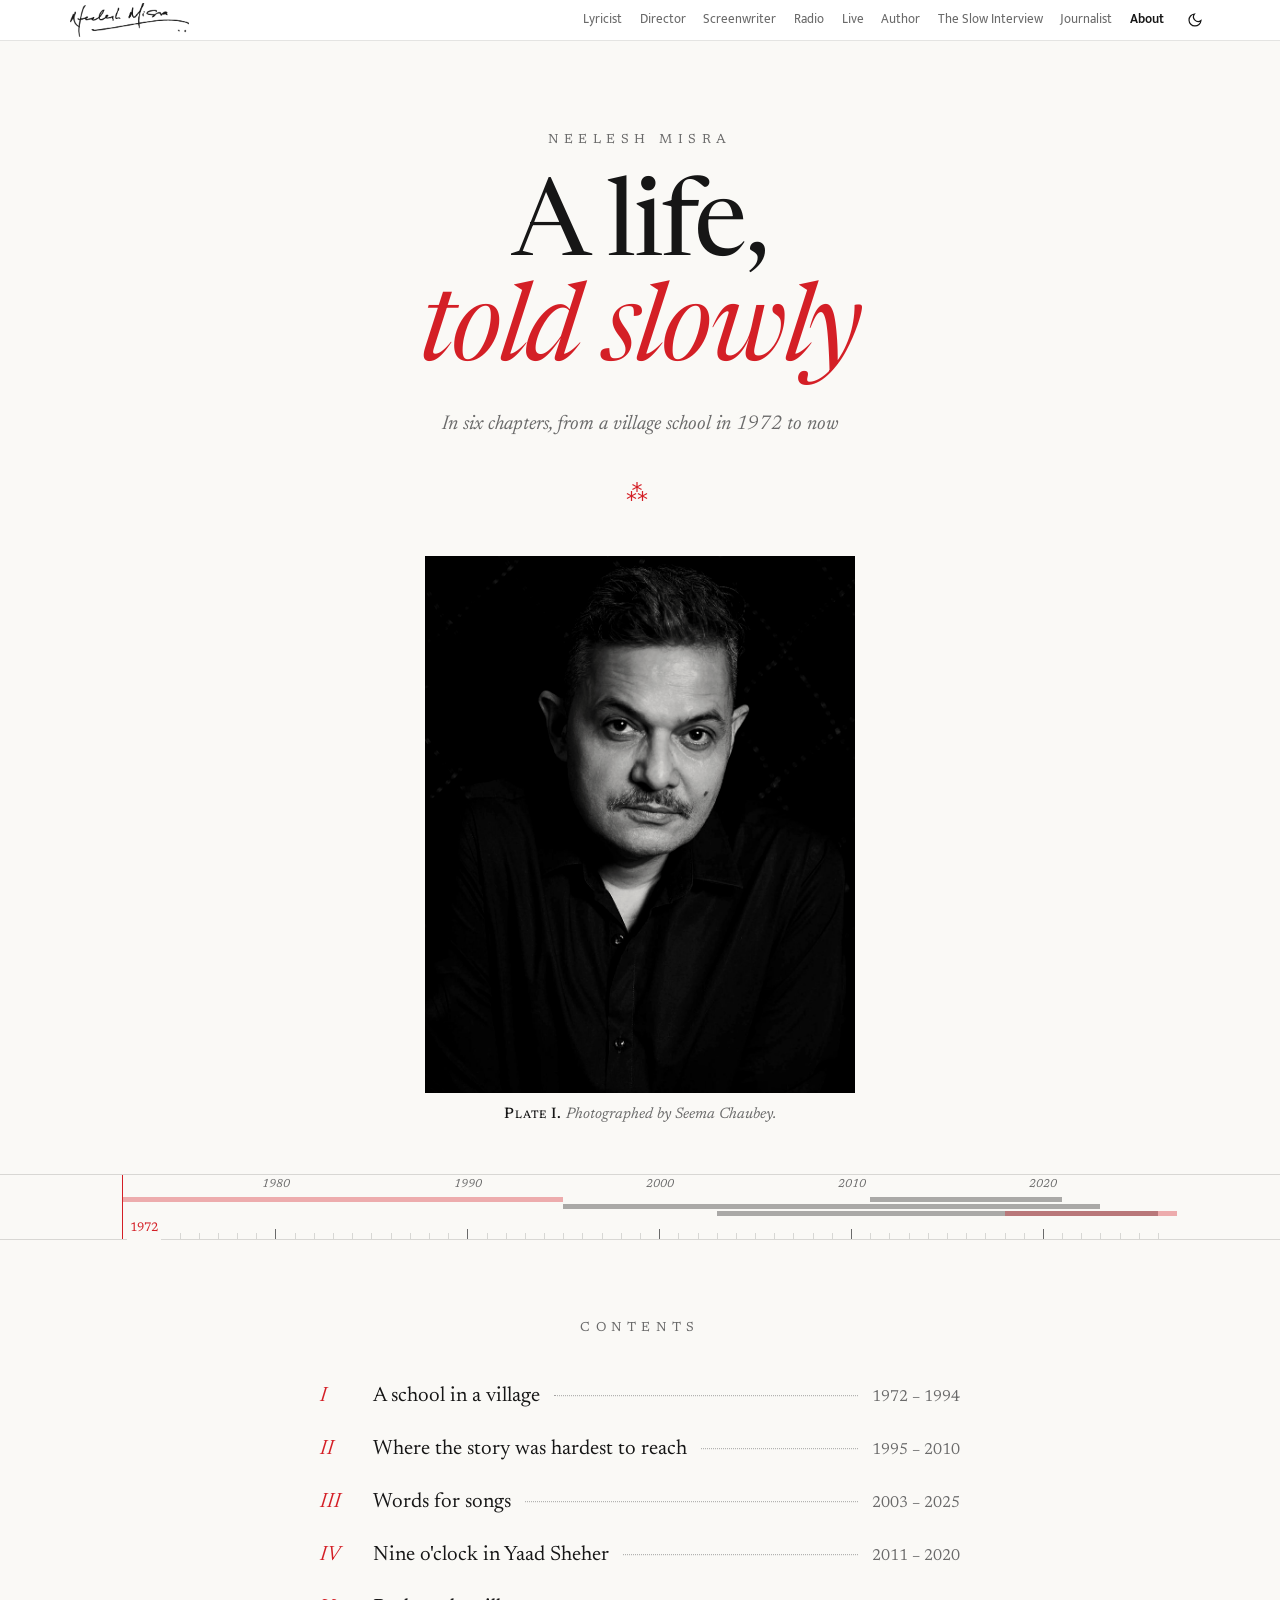
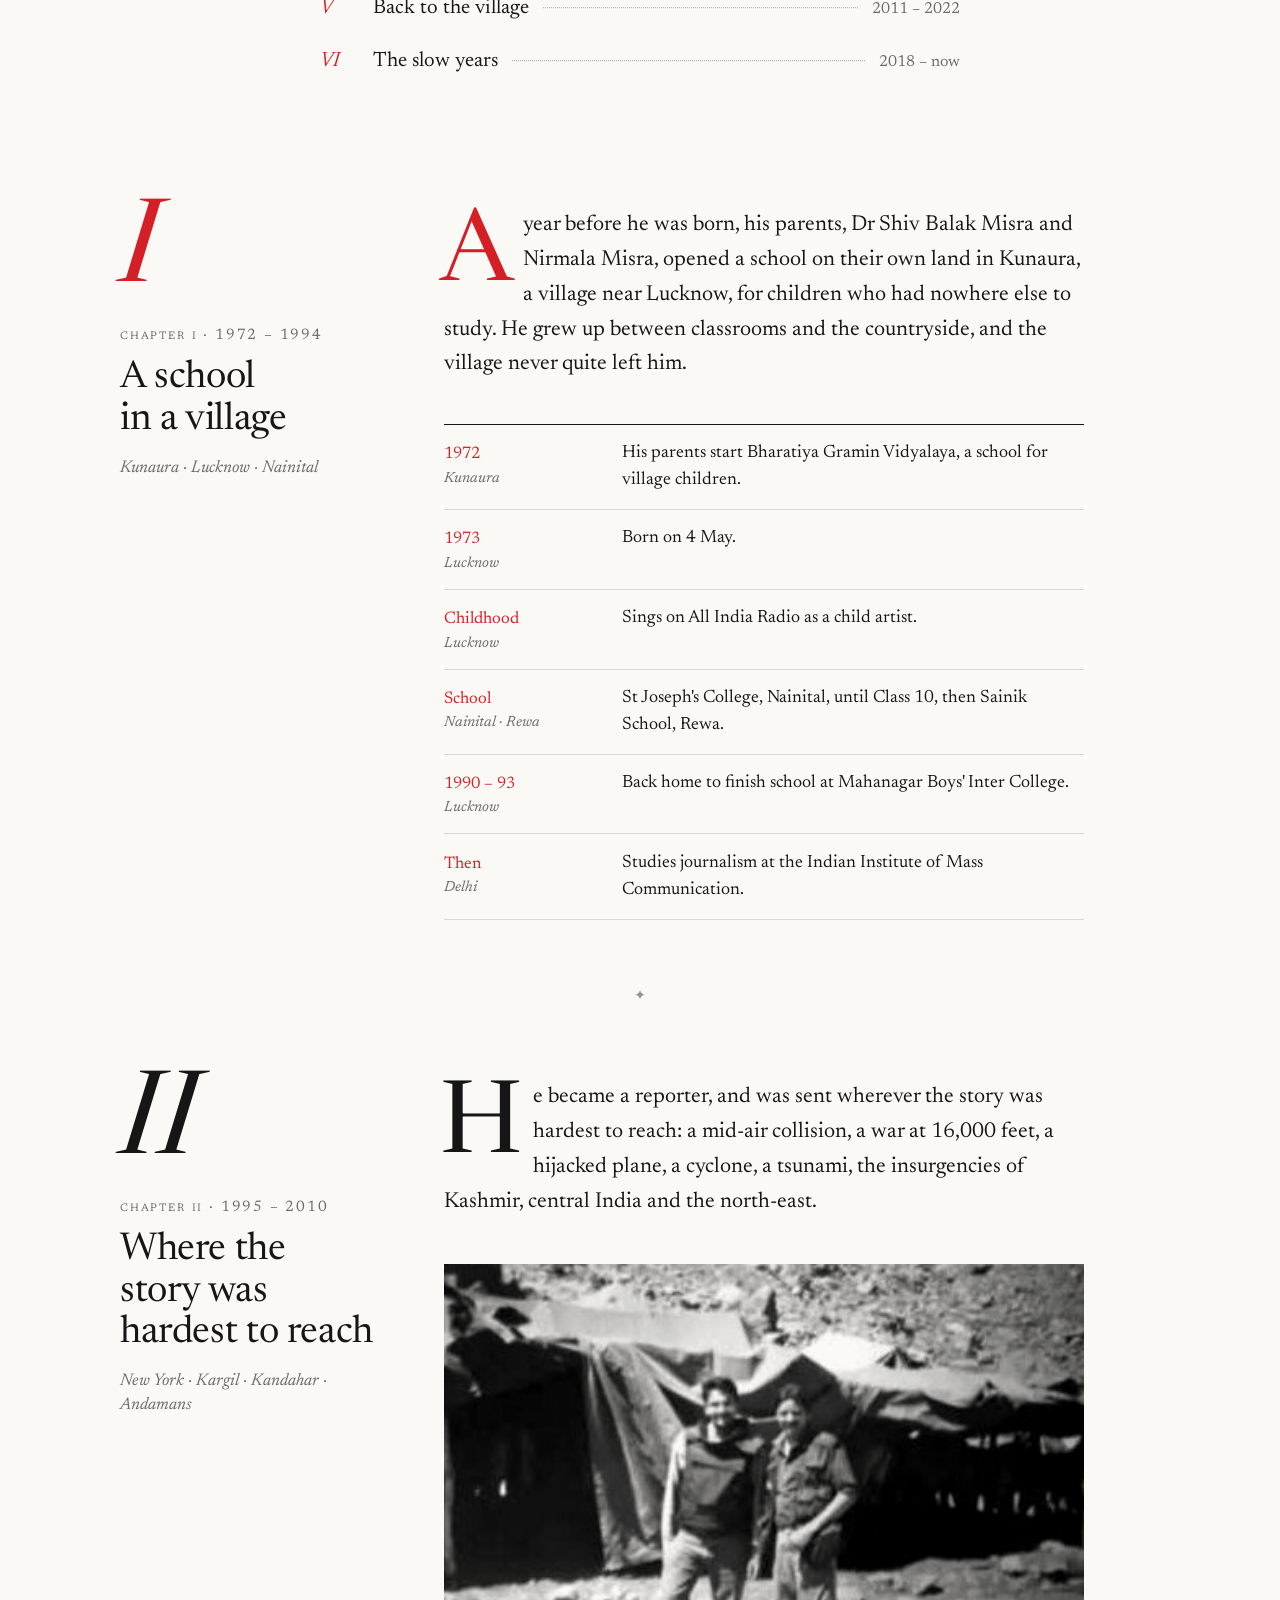
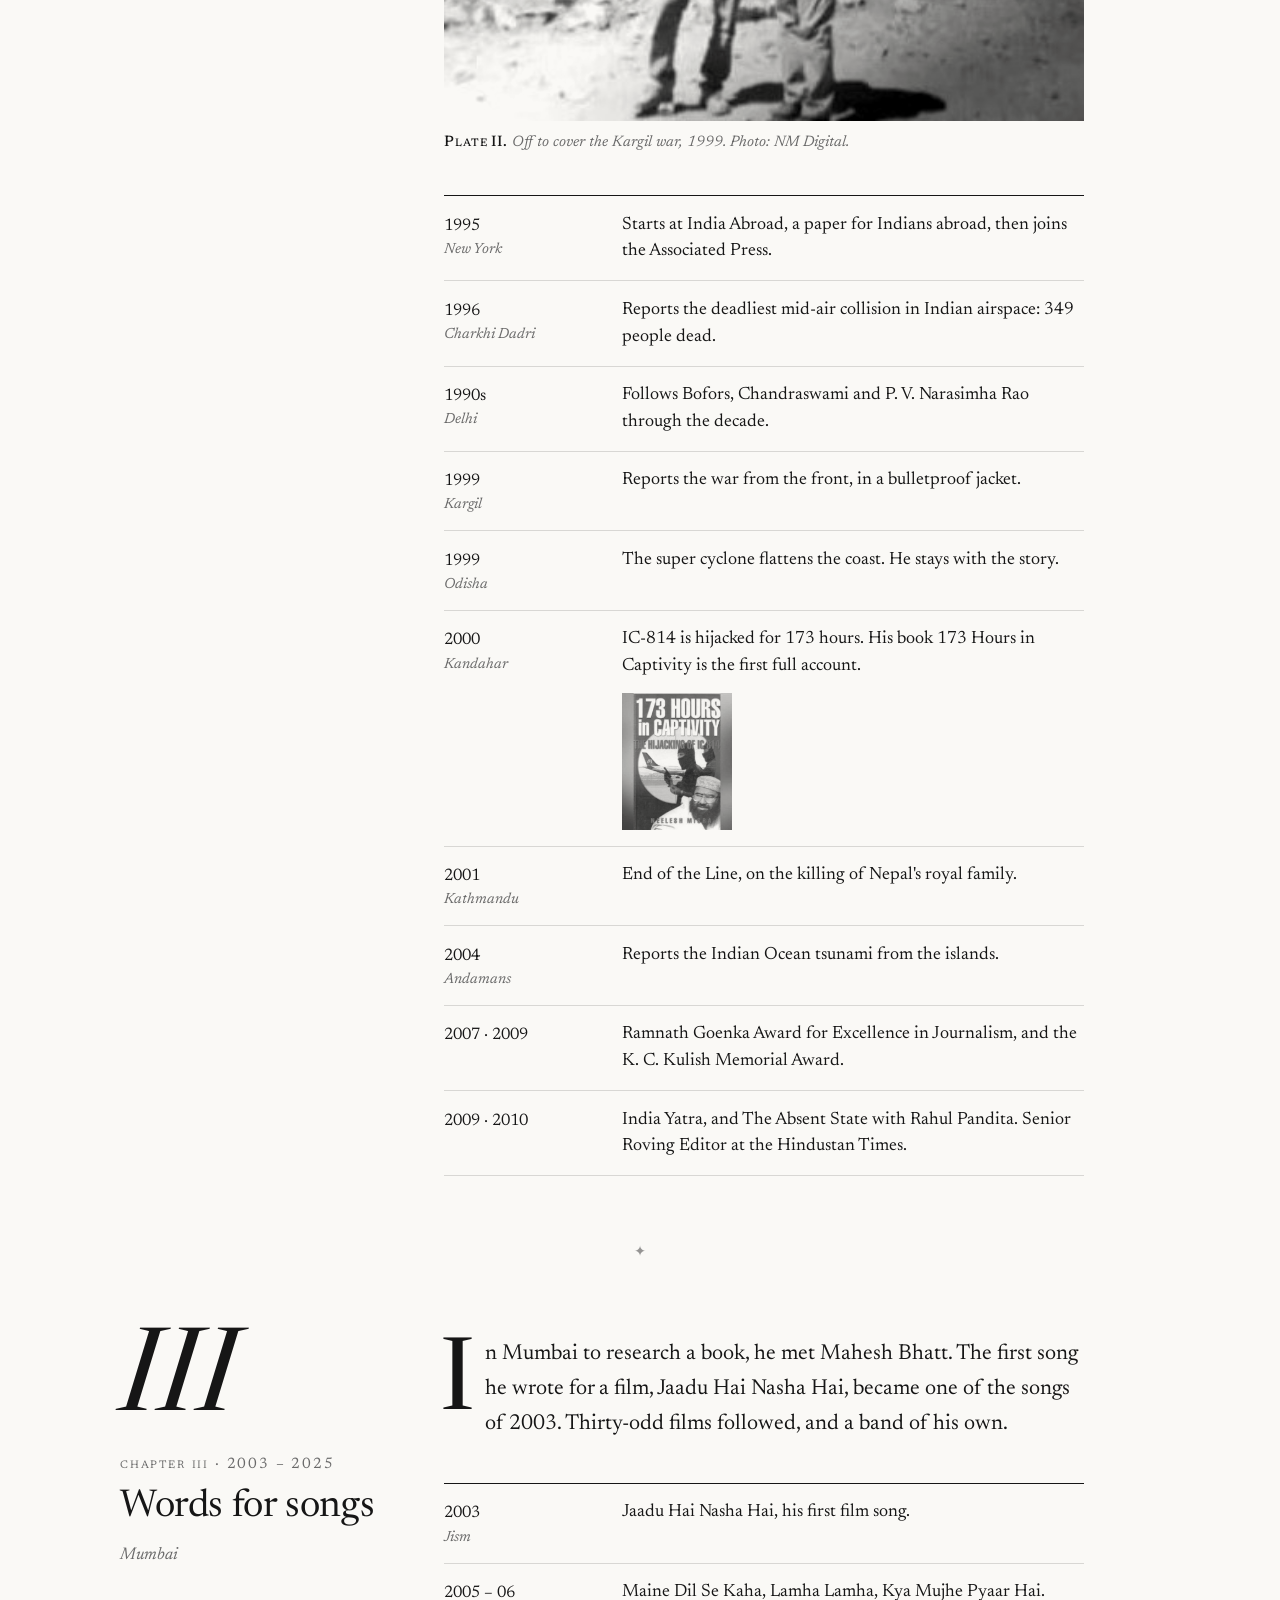
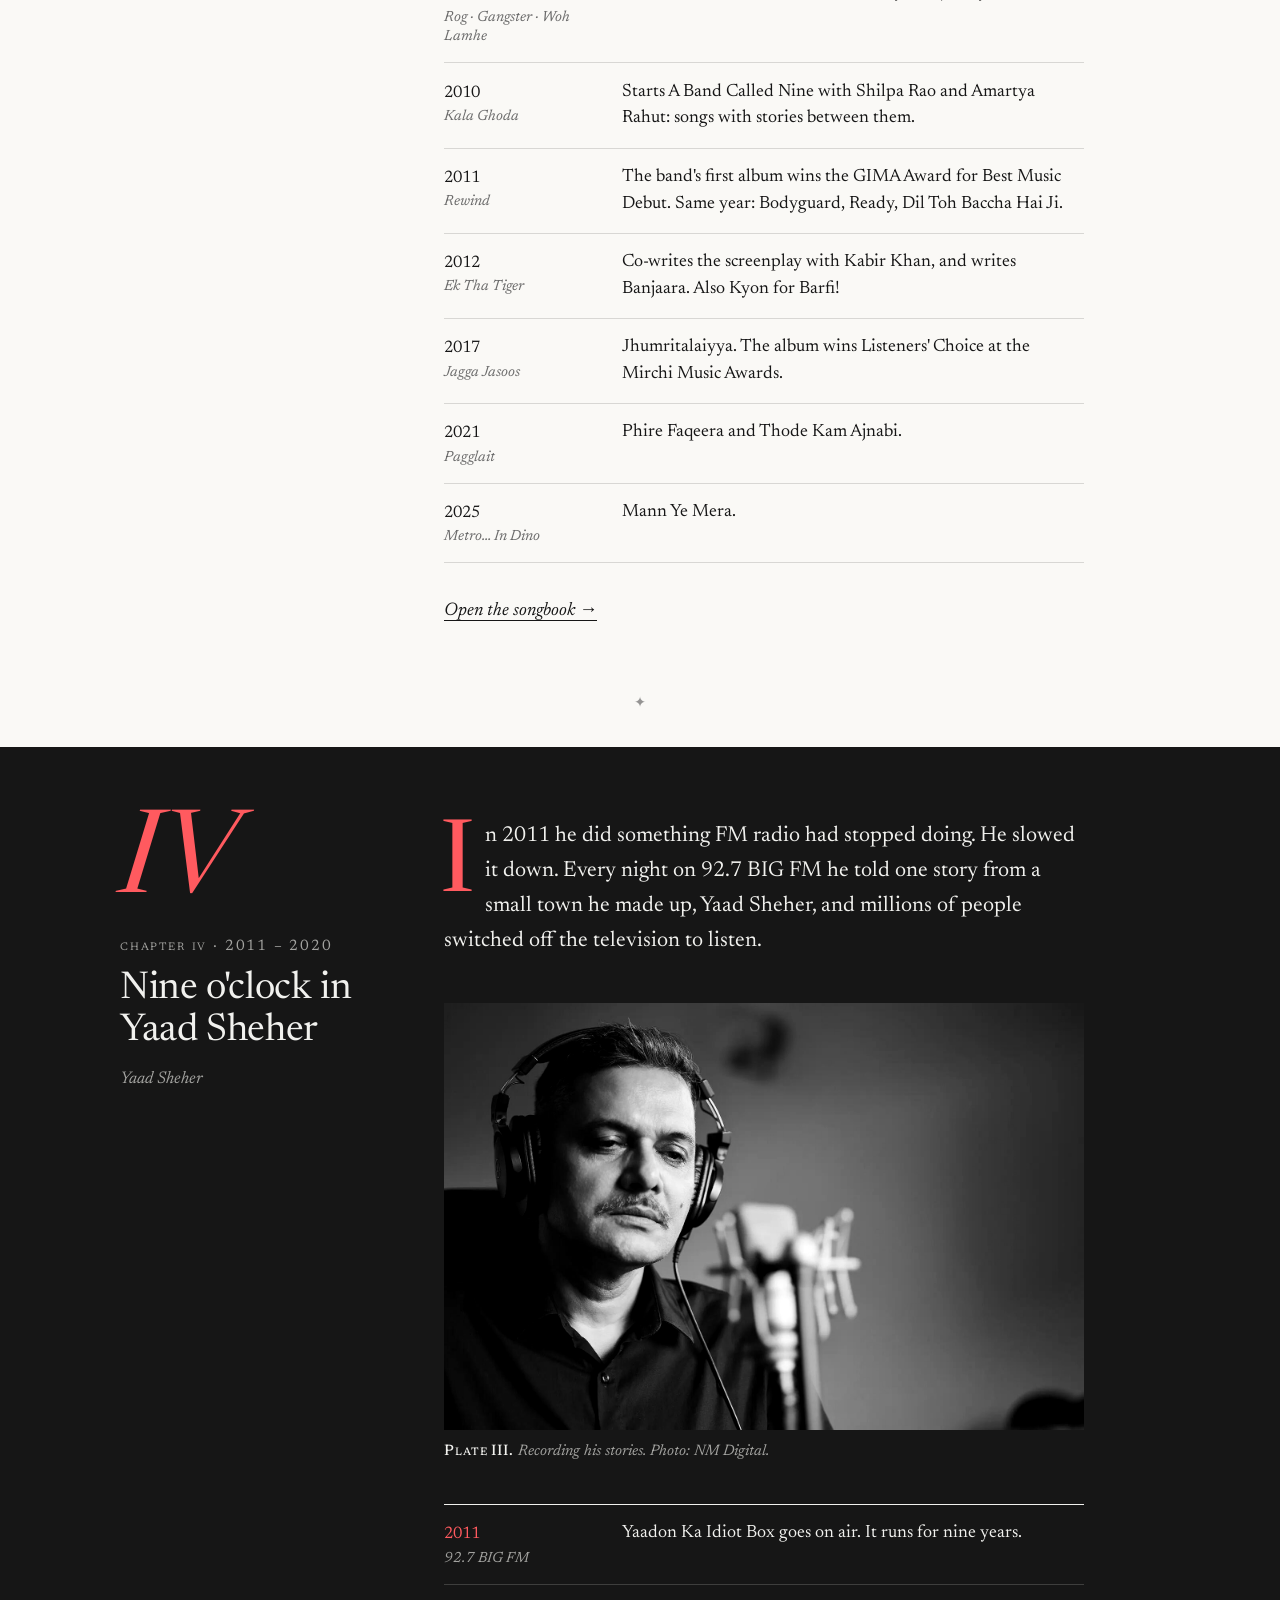
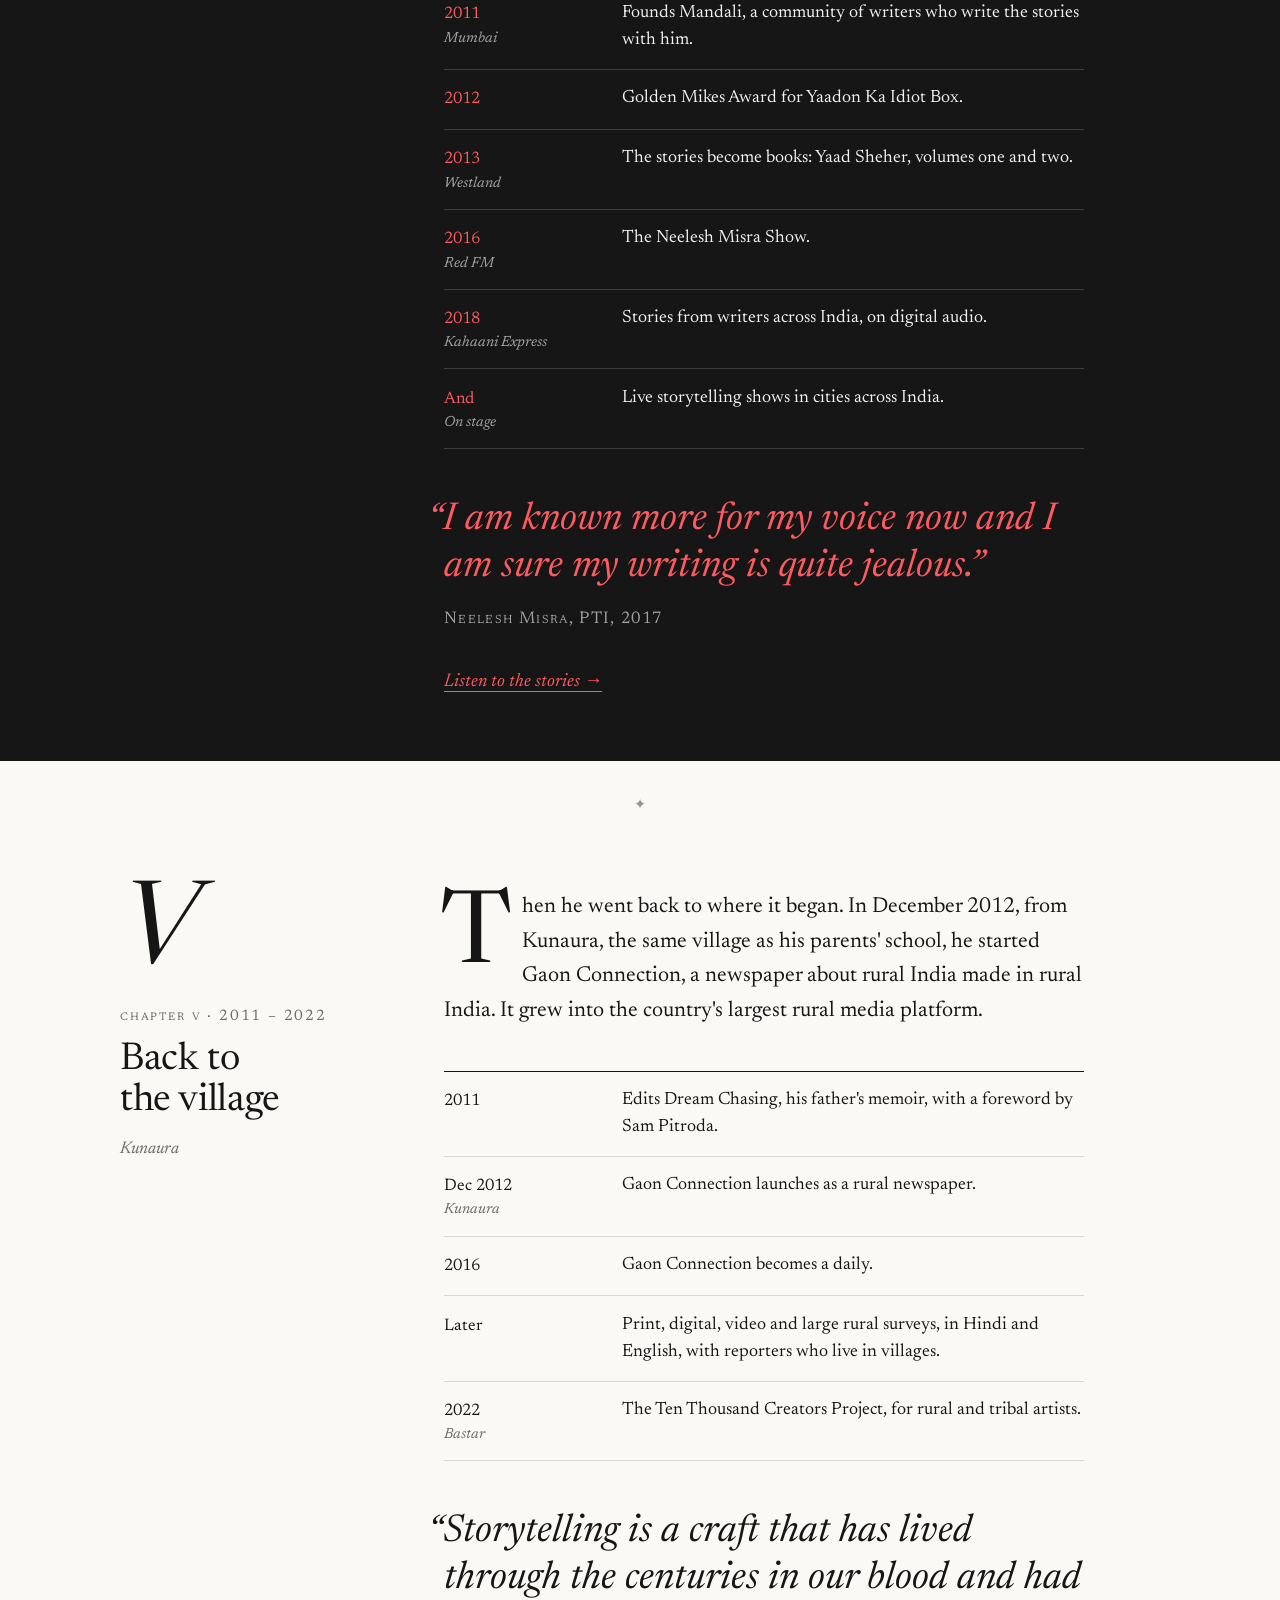
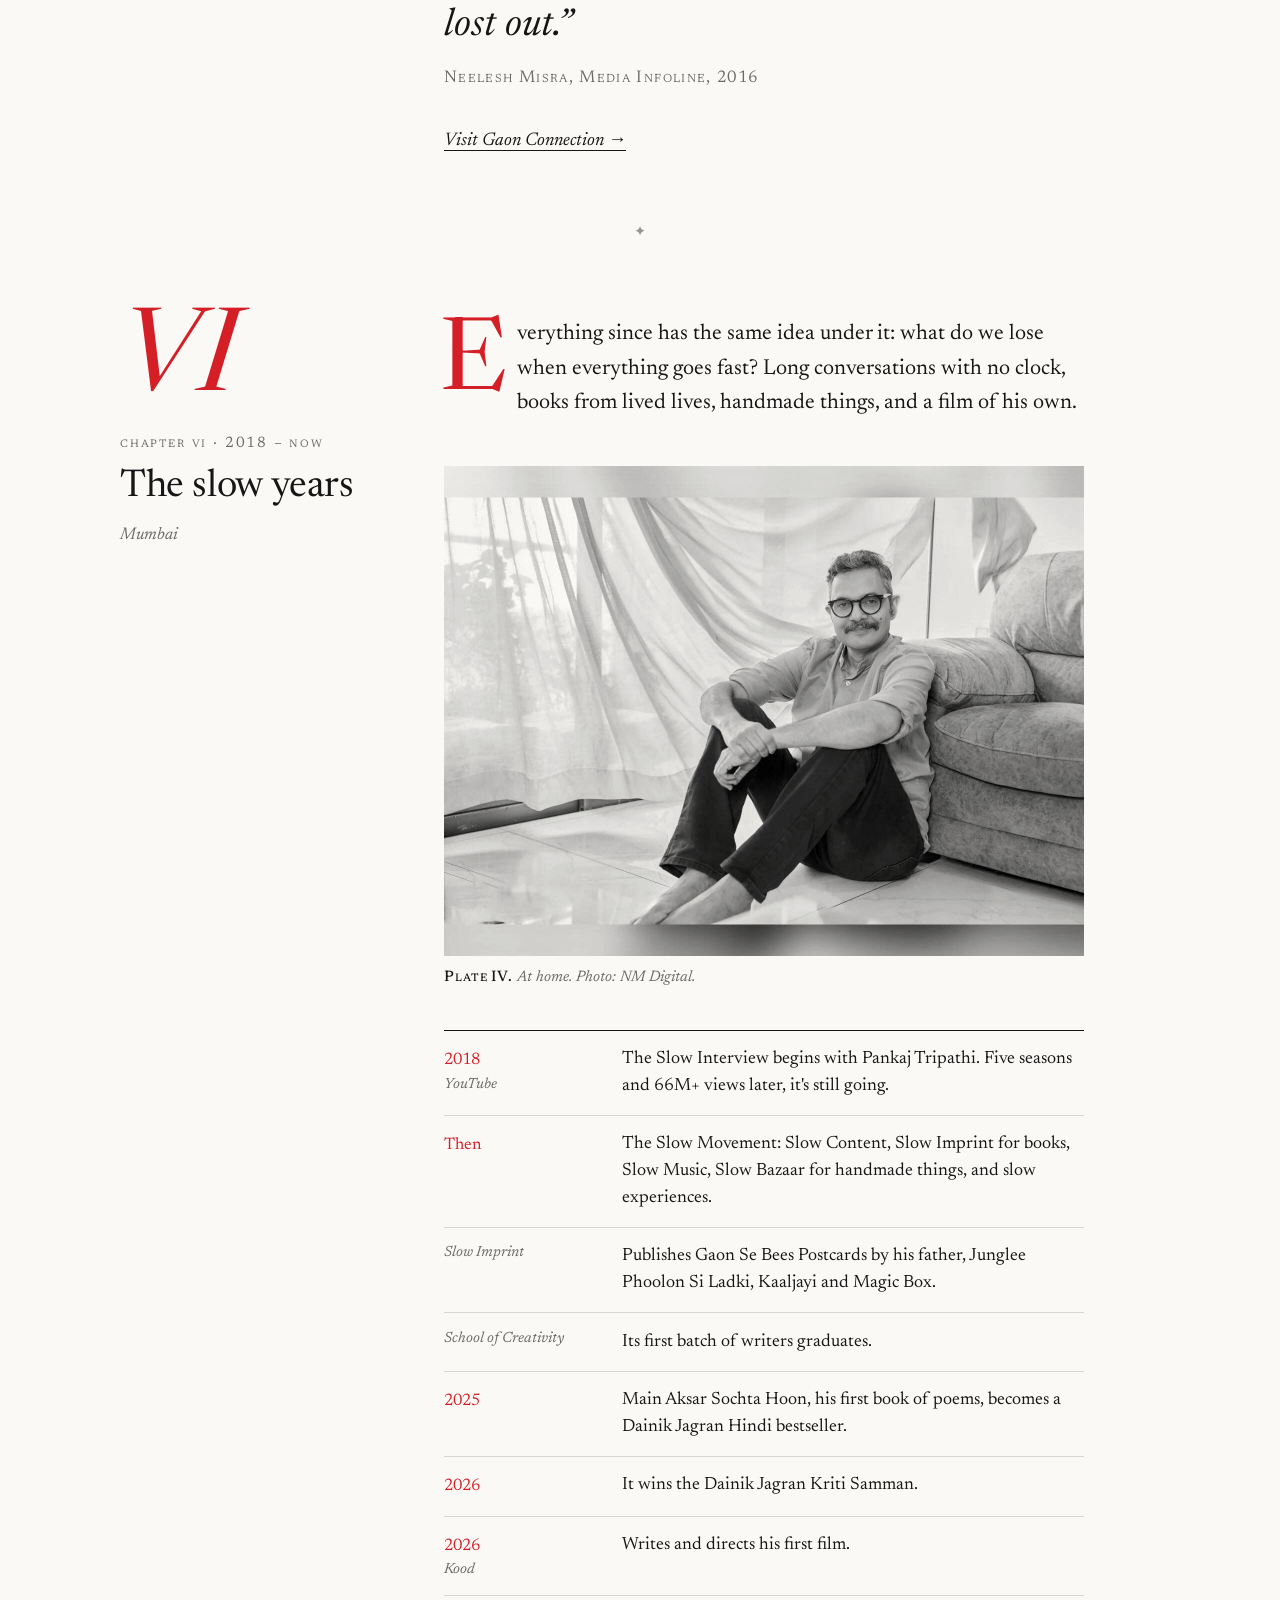
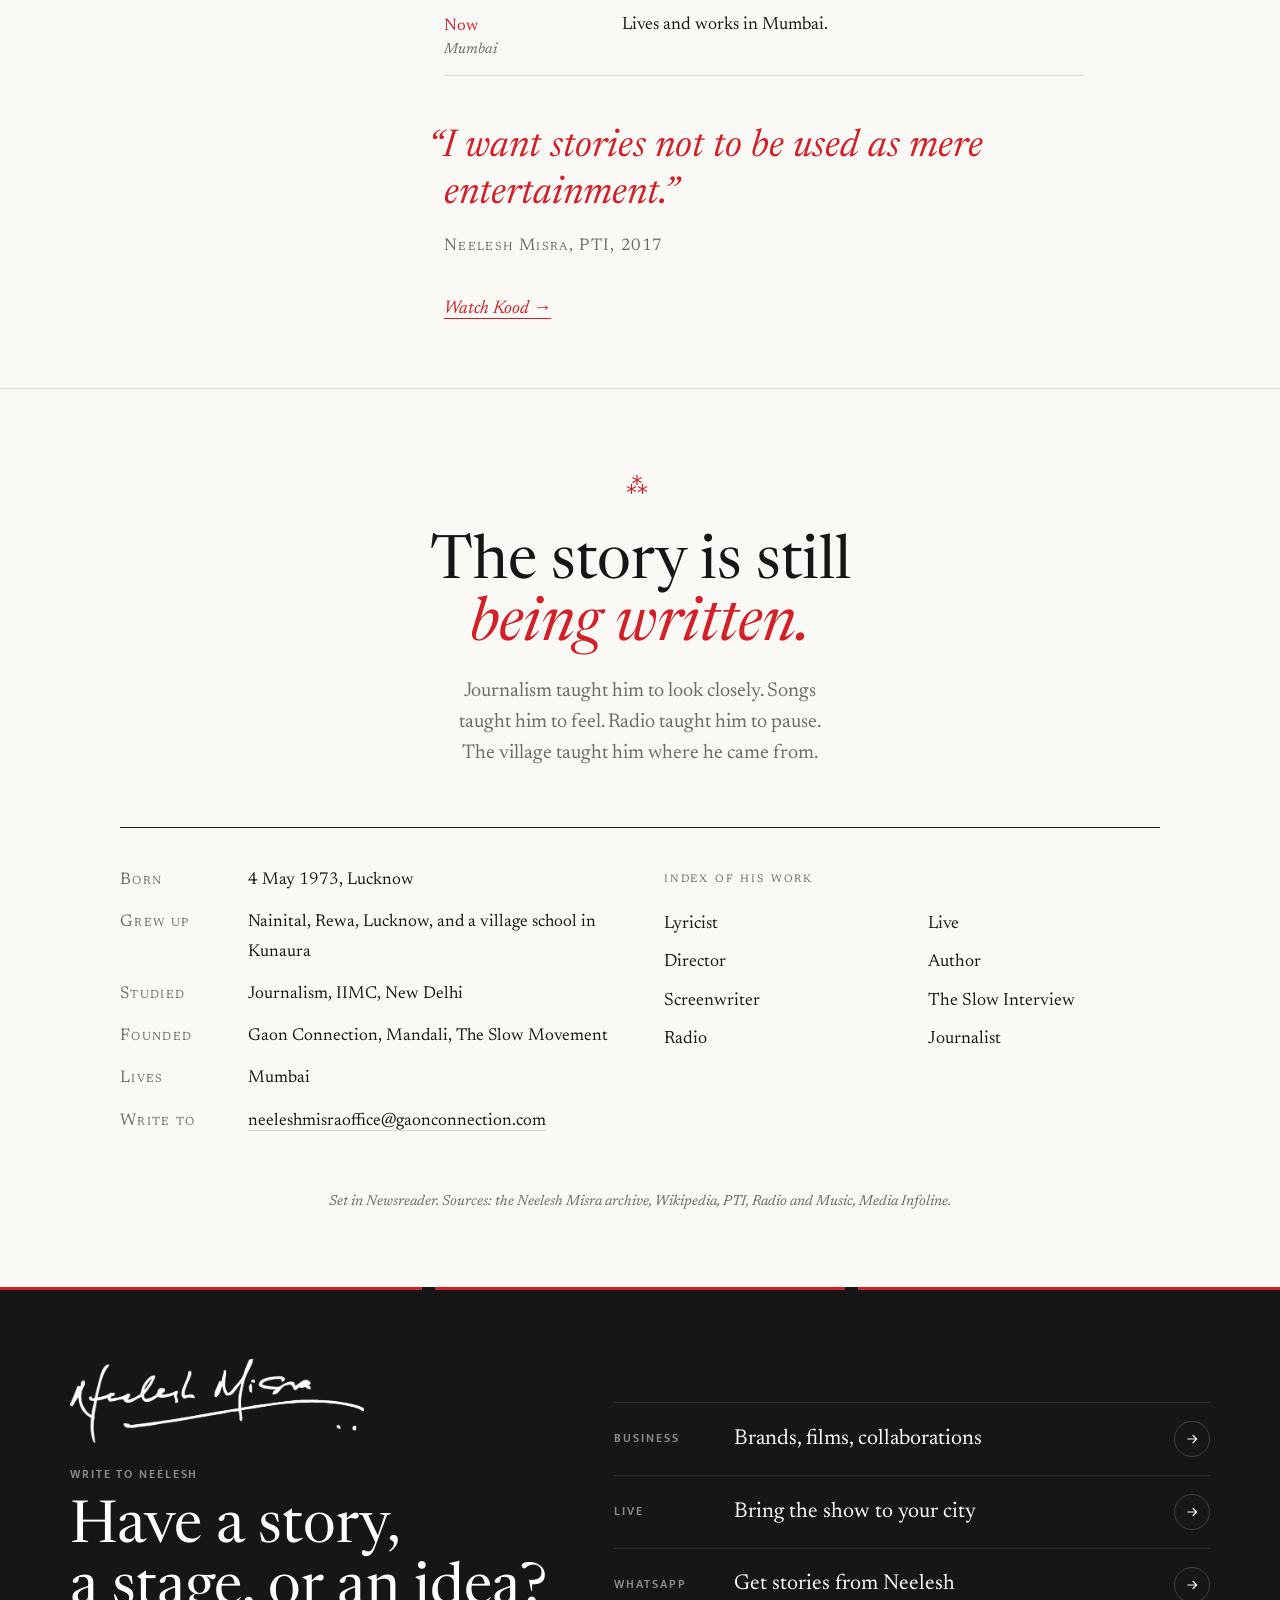
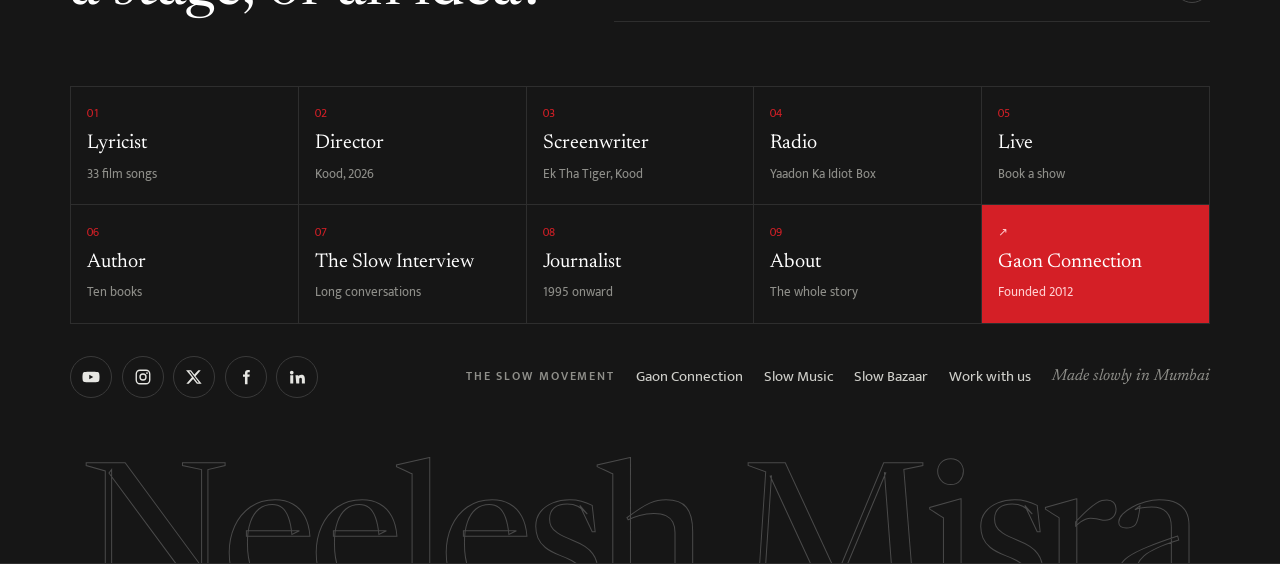
==== commit bdcc3731: "About: site palette (ink, paper, red); drop AI-upscaled images from the 2011 PDF Co-Authored-By: Cla" ====
--- a/about/index.html
+++ b/about/index.html
@@ -14,7 +14,7 @@
 <meta name="description" content="A life, told slowly. Neelesh Misra from a village school near Lucknow to war reporting, film songs, Yaad Sheher on the radio, Gaon Connection and The Slow Movement.">
 <meta property="og:title" content="Neelesh Misra · A life, told slowly">
 <meta property="og:description" content="Reporter, lyricist, radio storyteller, founder, filmmaker. The journey from 1973 to now.">
-<link rel="stylesheet" href="../assets/site.css?v=1793855563">
+<link rel="stylesheet" href="../assets/site.css?v=1793855736">
 </head>
 <body class="s-about s-bk" data-page="about" data-root="../">
 <header id="ubar"></header>
@@ -61,13 +61,13 @@
         </dl>
         <div class="bk-index"><p class="bk-sc">Index of his work</p><nav id="rooms" aria-label="His work"></nav></div>
       </div>
-      <p class="bk-note">Set in Newsreader. Colours from Sanzo Wada's <i>A Dictionary of Color Combinations</i> (1933), combination 343. Sources: the Neelesh Misra archive, Wikipedia, PTI, Radio and Music, Media Infoline.</p>
+      <p class="bk-note">Set in Newsreader. Sources: the Neelesh Misra archive, Wikipedia, PTI, Radio and Music, Media Infoline.</p>
     </div>
   </section>
 </main>
 <footer id="foot"></footer>
-<script src="../assets/data.js?v=1793855563"></script>
-<script src="../assets/app.js?v=1793855563"></script>
+<script src="../assets/data.js?v=1793855736"></script>
+<script src="../assets/app.js?v=1793855736"></script>
 <script>
 NM.page=function(){
   var E=NM.esc,IMG="../assets/img/journey/";
@@ -96,7 +96,6 @@
        ["2009 · 2010","","India Yatra, and The Absent State with Rahul Pandita. Senior Roving Editor at the Hindustan Times."]]},
    {mood:"song",span:"2003 – 2025",title:"Words for songs",where:"Mumbai",
     lede:"In Mumbai to research a book, he met Mahesh Bhatt. The first song he wrote for a film, Jaadu Hai Nasha Hai, became one of the songs of 2003. Thirty-odd films followed, and a band of his own.",
-    img:["rewind-band-nine.jpg","Rewind, the first album by A Band Called Nine, 2011",""],
     m:[["2003","Jism","Jaadu Hai Nasha Hai, his first film song."],
        ["2005 – 06","Rog · Gangster · Woh Lamhe","Maine Dil Se Kaha, Lamha Lamha, Kya Mujhe Pyaar Hai."],
        ["2010","Kala Ghoda","Starts A Band Called Nine with Shilpa Rao and Amartya Rahut: songs with stories between them."],
@@ -108,7 +107,7 @@
     link:["../lyrics/","Open the songbook"]},
    {mood:"night",span:"2011 – 2020",title:"Nine o'clock in Yaad Sheher",where:"Yaad Sheher",
     lede:"In 2011 he did something FM radio had stopped doing. He slowed it down. Every night on 92.7 BIG FM he told one story from a small town he made up, Yaad Sheher, and millions of people switched off the television to listen.",
-    img:["radio-headphones-bw.jpg","Recording Yaadon Ka Idiot Box",""],
+    img:["../nm-recording-studio.jpg","Recording his stories","Photo: NM Digital"],
     q:["I am known more for my voice now and I am sure my writing is quite jealous.","PTI, 2017"],
     m:[["2011","92.7 BIG FM","Yaadon Ka Idiot Box goes on air. It runs for nine years."],
        ["2011","Mumbai","Founds Mandali, a community of writers who write the stories with him."],
@@ -120,7 +119,6 @@
     link:["../radio/","Listen to the stories"]},
    {mood:"earth",span:"2011 – 2022",title:"Back to the village",where:"Kunaura",
     lede:"Then he went back to where it began. In December 2012, from Kunaura, the same village as his parents' school, he started Gaon Connection, a newspaper about rural India made in rural India. It grew into the country's largest rural media platform.",
-    img:["dream-chasing.jpg","Dream Chasing, his father's memoir, which he edited in 2011",""],
     q:["Storytelling is a craft that has lived through the centuries in our blood and had lost out.","Media Infoline, 2016"],
     m:[["2011","","Edits Dream Chasing, his father's memoir, with a foreword by Sam Pitroda."],
        ["Dec 2012","Kunaura","Gaon Connection launches as a rural newspaper."],
@@ -130,7 +128,7 @@
     link:["https://www.gaonconnection.com/","Visit Gaon Connection"]},
    {mood:"slow",span:"2018 – now",title:"The slow years",where:"Mumbai",
     lede:"Everything since has the same idea under it: what do we lose when everything goes fast? Long conversations with no clock, books from lived lives, handmade things, and a film of his own.",
-    img:["stage-reading-bw.jpg","Reading on stage",""],
+    img:["home-seated.jpg","At home","Photo: NM Digital"],
     q:["I want stories not to be used as mere entertainment.","PTI, 2017"],
     m:[["2018","YouTube","The Slow Interview begins with Pankaj Tripathi. Five seasons and 66M+ views later, it's still going."],
        ["Then","","The Slow Movement: Slow Content, Slow Imprint for books, Slow Music, Slow Bazaar for handmade things, and slow experiences."],
--- a/assets/site.css
+++ b/assets/site.css
@@ -618,10 +618,9 @@
 
 /* =====================================================================
    ABOUT: A LIFE, TOLD SLOWLY (body.s-bk) — set like a printed memoir.
-   Colours: Sanzo Wada, A Dictionary of Color Combinations (1933), no. 343:
-   Ivory Buff #ebd3a2 · Burnt Sienna #ae5224 · Deep Grayish Olive #635a3a · Vandar Poel's Blue #064f6e
-   ===================================================================== */
-.s-bk{--pp:#f4ead5;--pp2:#ebd3a2;--ink:#2a2116;--ink2:#6b5d48;--rule:rgba(42,33,22,.22);--sienna:#ae5224;--olive:#635a3a;--poel:#064f6e}
+   Colours: the site's own ink, paper and Gaon Connection red.
+   ===================================================================== */
+.s-bk{--pp:#faf9f6;--pp2:#f1efe9;--ink:#161616;--ink2:#6a6a6a;--rule:rgba(22,22,22,.15);--sienna:#d41f26;--olive:#161616;--poel:#161616}
 .s-bk .bk{background:var(--pp);color:var(--ink);font-feature-settings:"onum" 1,"kern" 1}
 .bk-wrap{max-width:1080px;margin:0 auto;padding:0 max(20px,env(safe-area-inset-left,0px))}
 .bk .tone-sienna{--tone:var(--sienna)}.bk .tone-olive{--tone:var(--olive)}.bk .tone-ink{--tone:var(--ink)}.bk .tone-night{--tone:var(--poel)}
@@ -636,7 +635,7 @@
 .bk-sub{font-family:var(--f-disp);font-style:italic;font-size:1.25rem;color:var(--ink2)}
 .bk-title .bk-orn{margin:2.2rem 0 2.6rem}
 .bk-plate{margin:0}
-.bk-plate img{width:100%;height:auto;filter:grayscale(1) contrast(1.08) sepia(.18);mix-blend-mode:multiply}
+.bk-plate img{width:100%;height:auto;filter:grayscale(1) contrast(1.05);mix-blend-mode:multiply}
 .bk-plate figcaption{font-family:var(--f-disp);font-style:italic;font-size:.95rem;color:var(--ink2);margin-top:.7rem;line-height:1.4}
 .bk-plate figcaption b{font-style:normal;font-weight:500;font-variant:small-caps;letter-spacing:.06em;color:var(--ink)}
 .bk-plate-hero{width:min(100%,430px);margin:0 auto}
@@ -683,7 +682,7 @@
 .bk-row dt span{display:block;font-family:var(--f-disp);font-size:1.05rem;color:var(--tone)}
 .bk-row dt em{display:block;font-family:var(--f-disp);font-size:.92rem;color:var(--ink2);line-height:1.35}
 .bk-row dd{margin:0;font-family:var(--f-disp);font-size:1.12rem;line-height:1.5}
-.bk-inset{display:block;width:110px;margin-top:.8rem;filter:grayscale(1) sepia(.15);mix-blend-mode:multiply}
+.bk-inset{display:block;width:110px;margin-top:.8rem;filter:grayscale(1);mix-blend-mode:multiply}
 .bk-pull{margin:3rem 0 0;padding:0;text-align:left}
 .bk-pull p{font-family:var(--f-disp);font-style:italic;font-size:clamp(1.7rem,3vw,2.4rem);line-height:1.22;text-indent:-.42em;color:var(--tone)}
 .bk-pull p::before{content:"“"}.bk-pull p::after{content:"”"}
@@ -693,10 +692,10 @@
 .bk-break{text-align:center;color:var(--ink2);font-size:.9rem;margin:0;opacity:.7}
 
 /* the one night page */
-.bk-ch.is-night{background:var(--poel);color:#efe4cc;--tone:#ebd3a2;--ink2:#a9bcc4;--rule:rgba(235,211,162,.25);margin:2rem 0}
-.bk-ch.is-night .bk-alm{border-top-color:#ebd3a2}
+.bk-ch.is-night{background:#161616;color:#f1f1ee;--tone:#ff5a5f;--ink2:#a3a3a0;--rule:rgba(241,241,238,.18);margin:2rem 0}
+.bk-ch.is-night .bk-alm{border-top-color:#f1f1ee}
 .bk-ch.is-night .bk-plate img{mix-blend-mode:normal;filter:grayscale(1) contrast(1.05)}
-.bk-ch.is-night .bk-plate figcaption b{color:#efe4cc}
+.bk-ch.is-night .bk-plate figcaption b{color:#f1f1ee}
 
 /* colophon */
 .bk-colophon{padding:5rem 0 4.5rem;border-top:1px solid var(--rule);text-align:center}
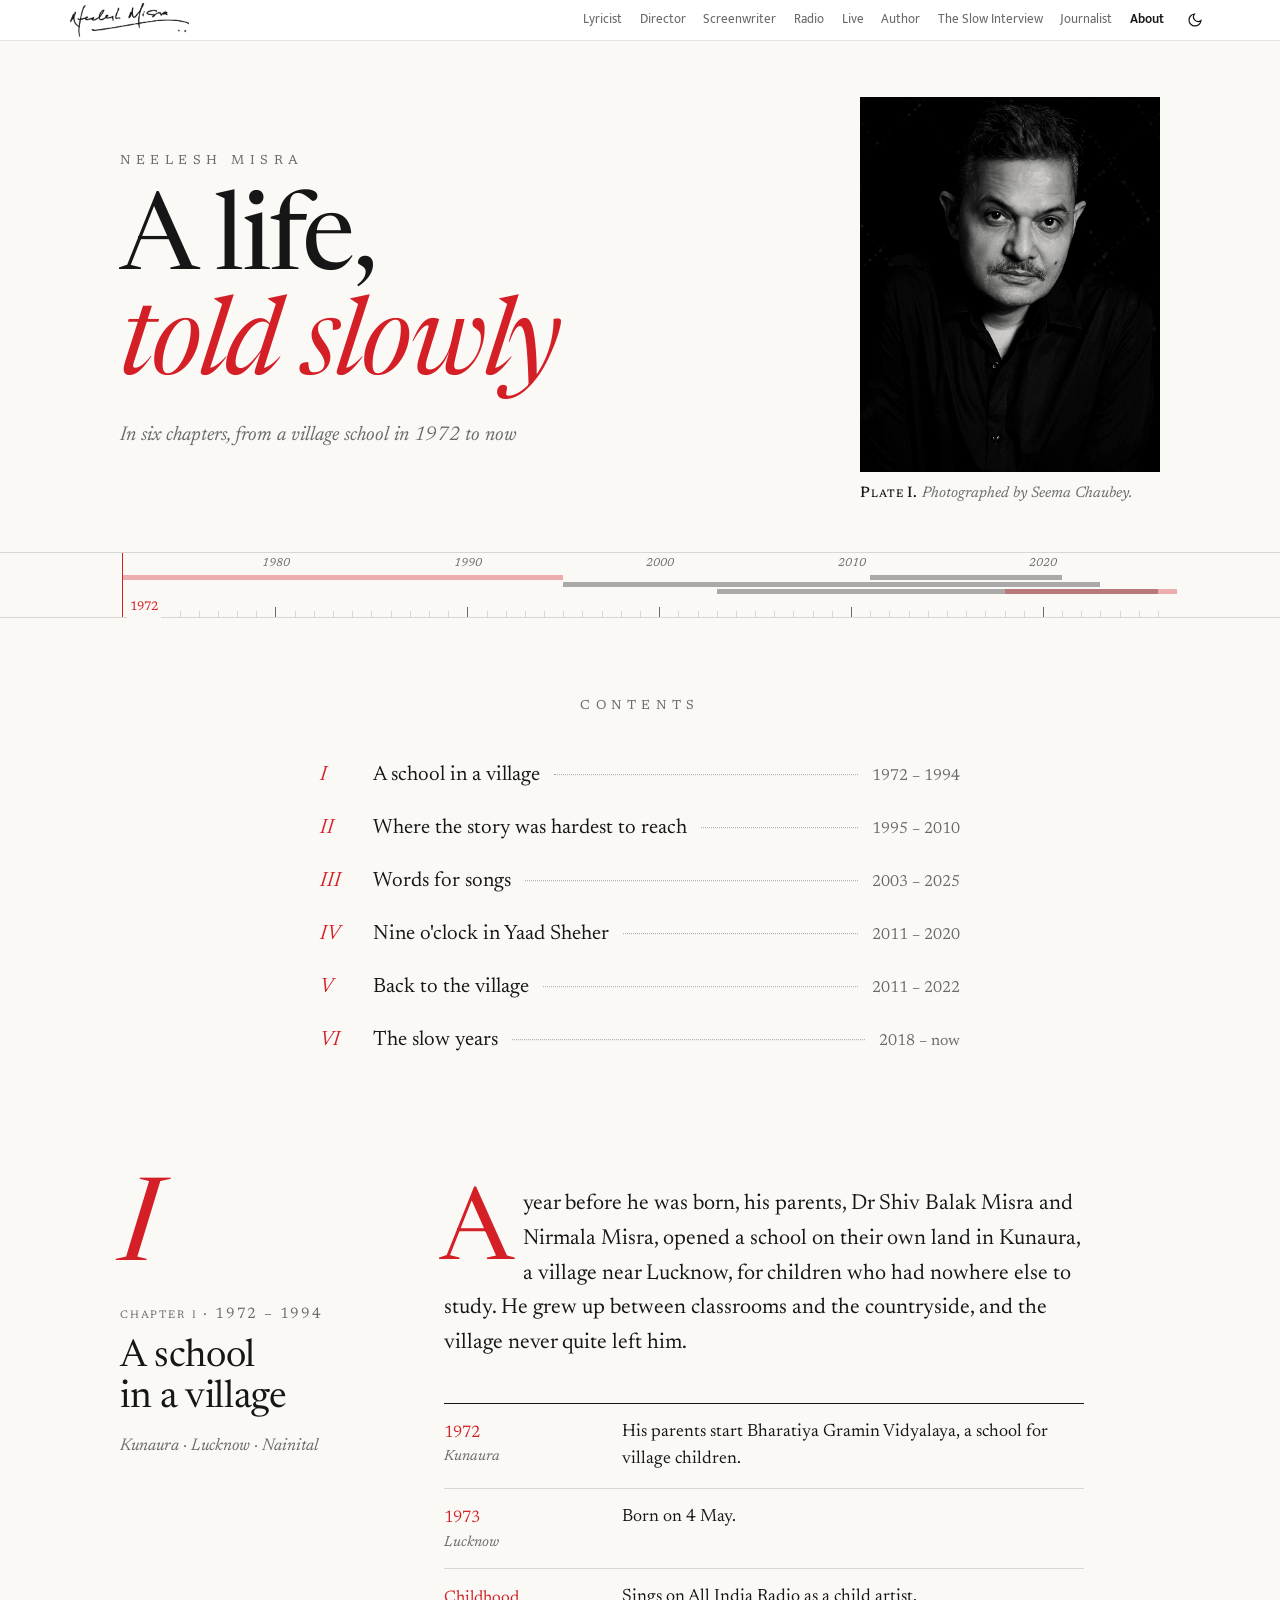
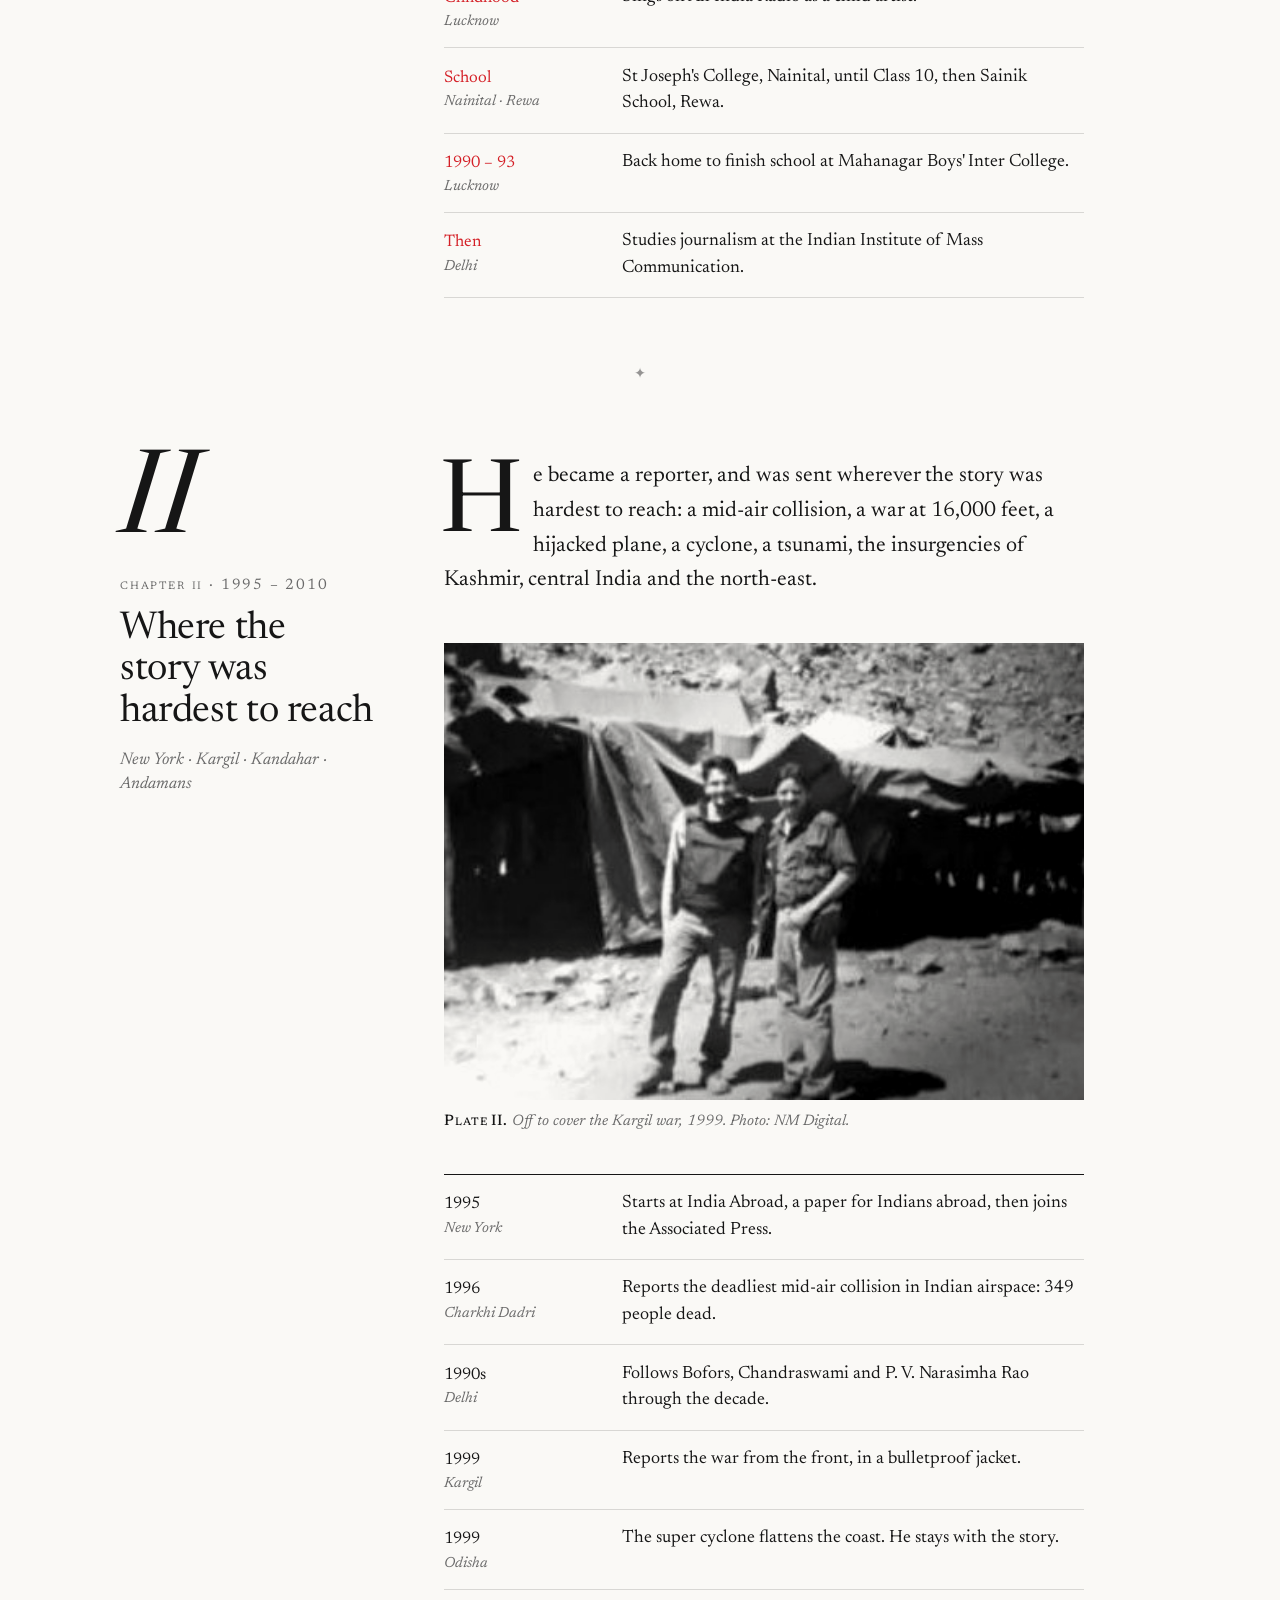
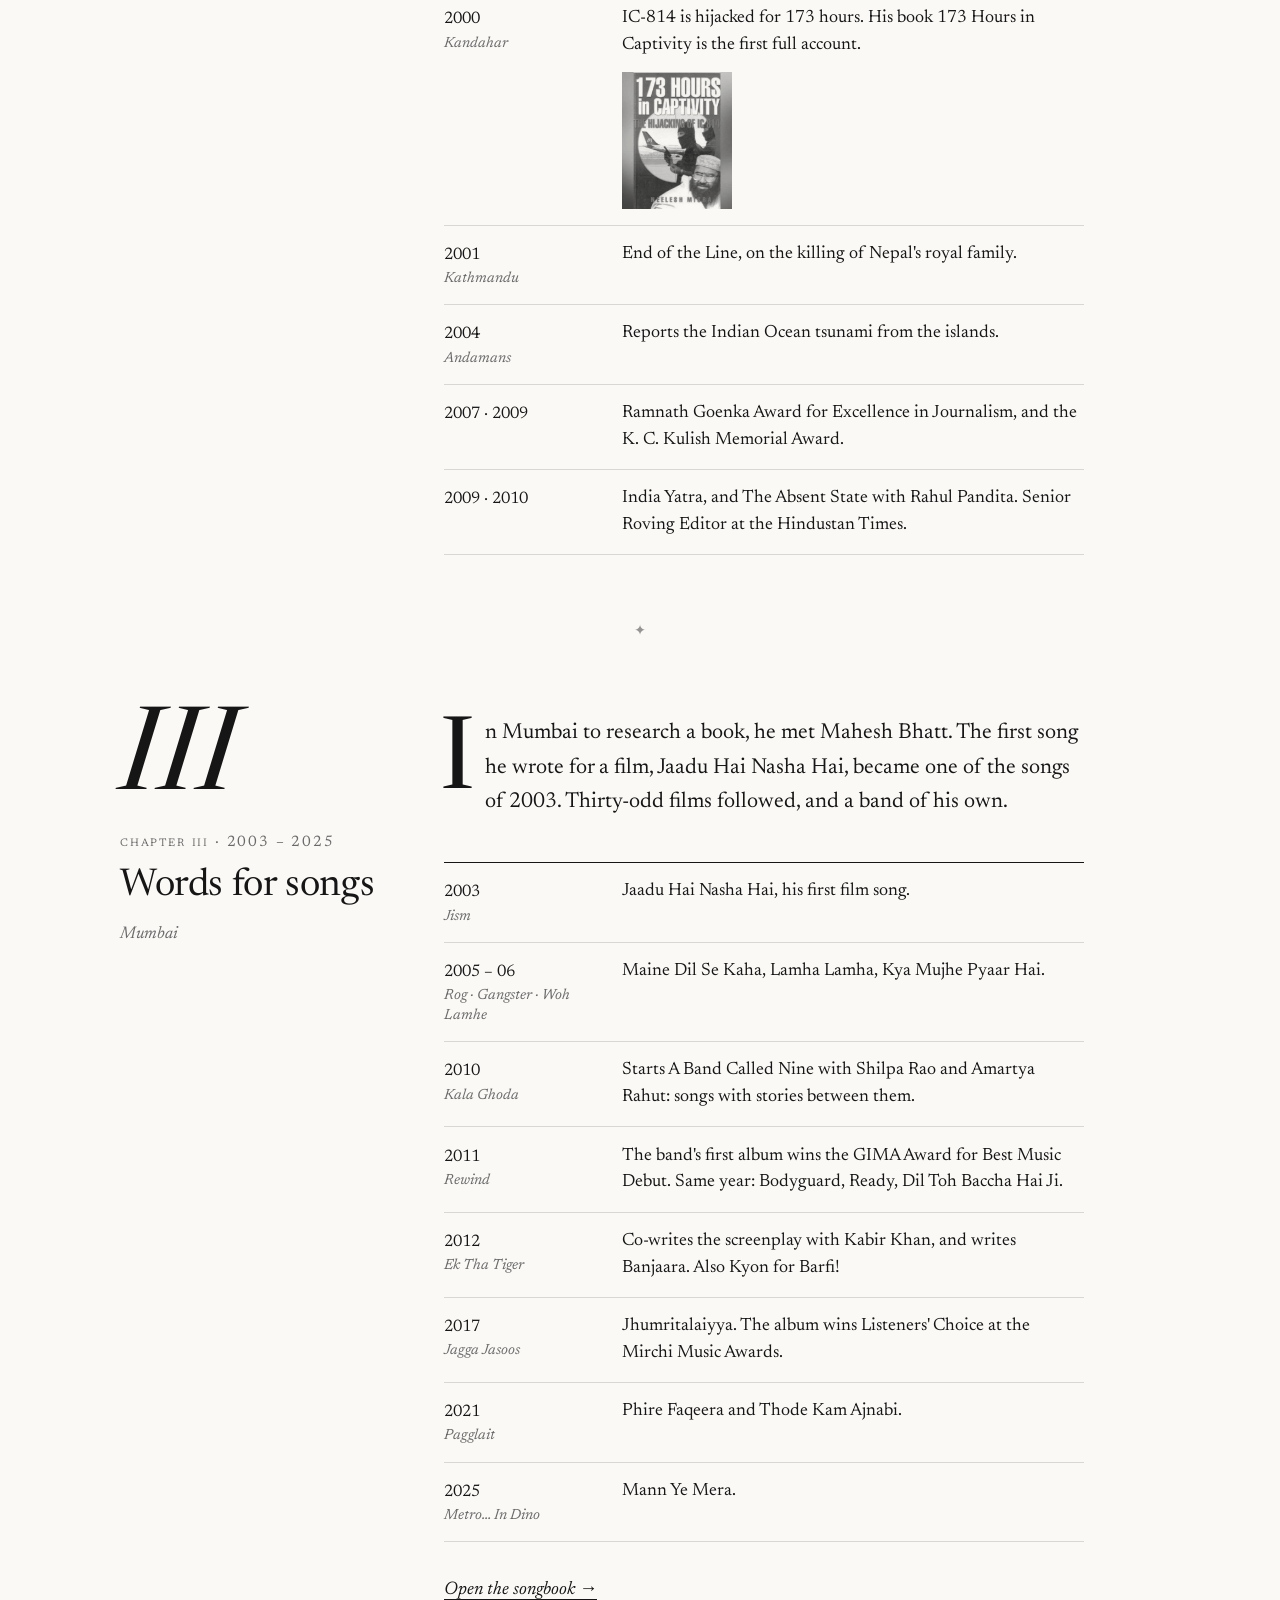
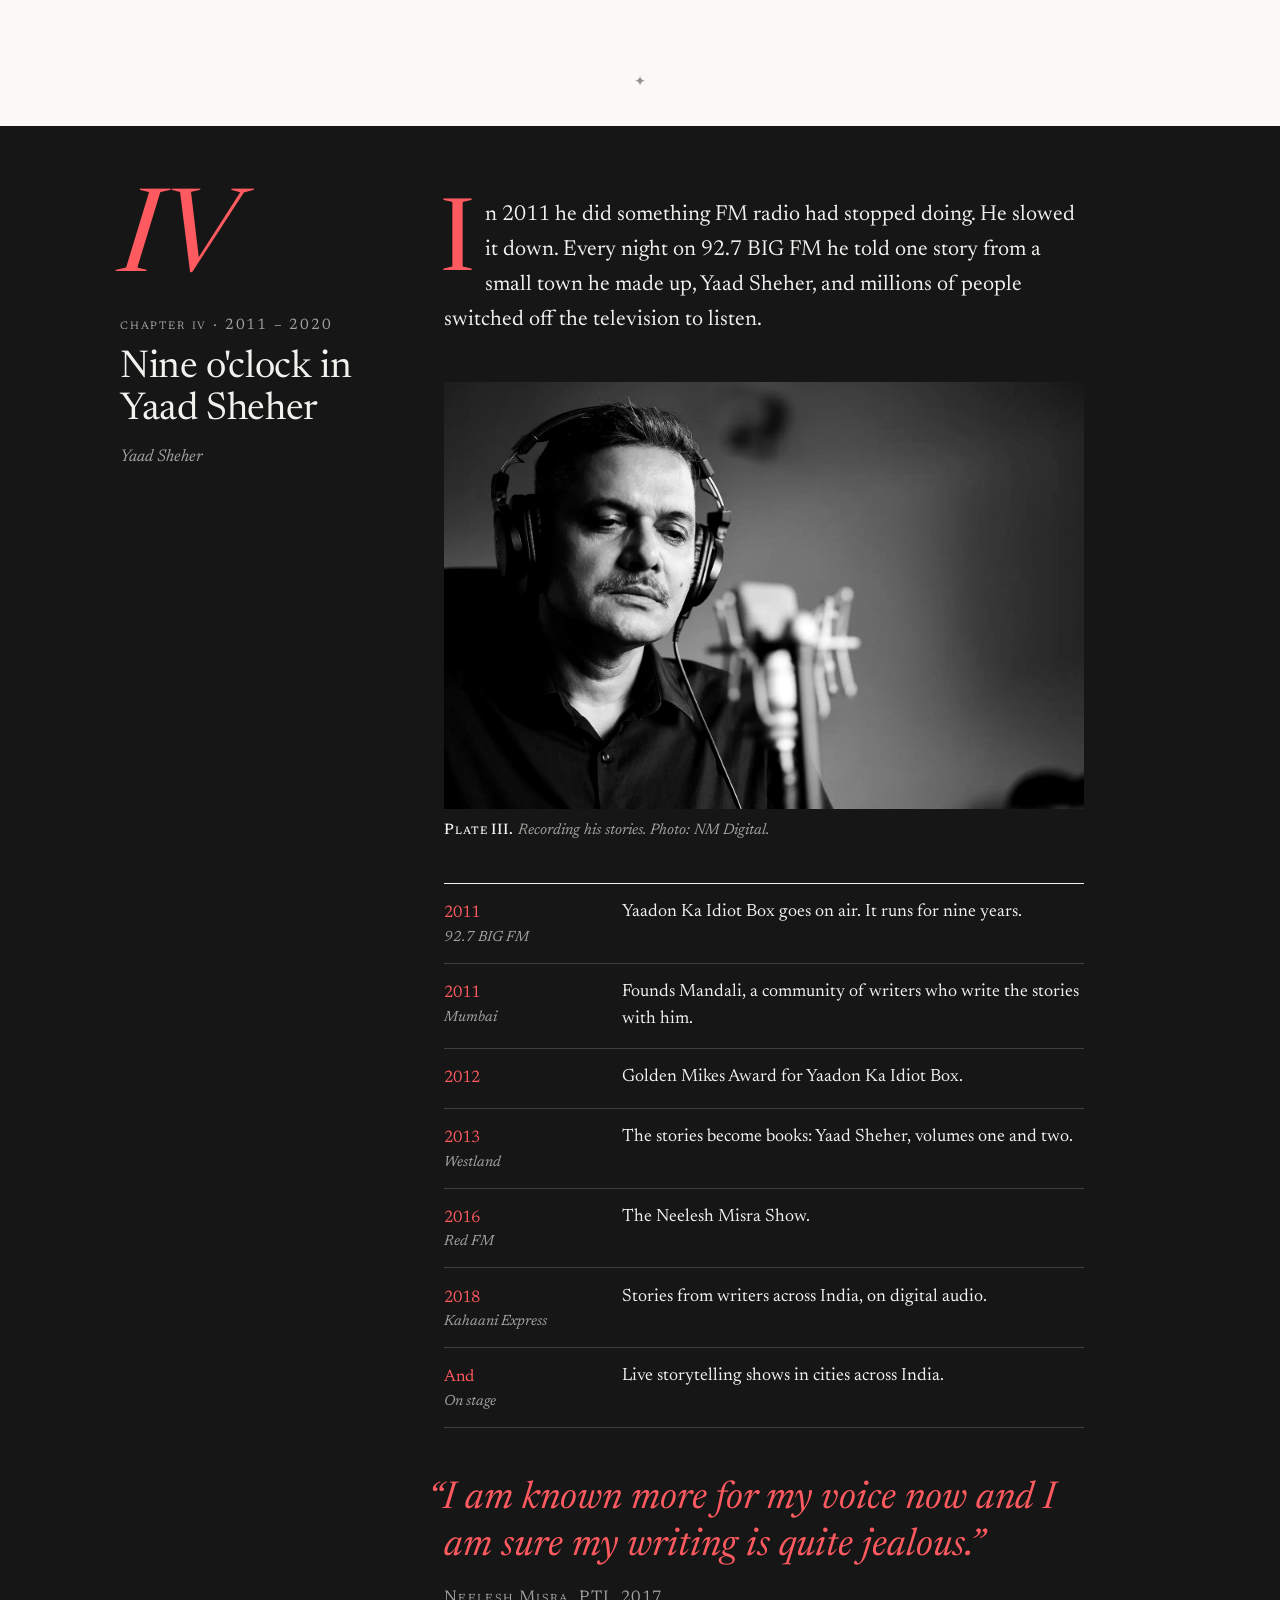
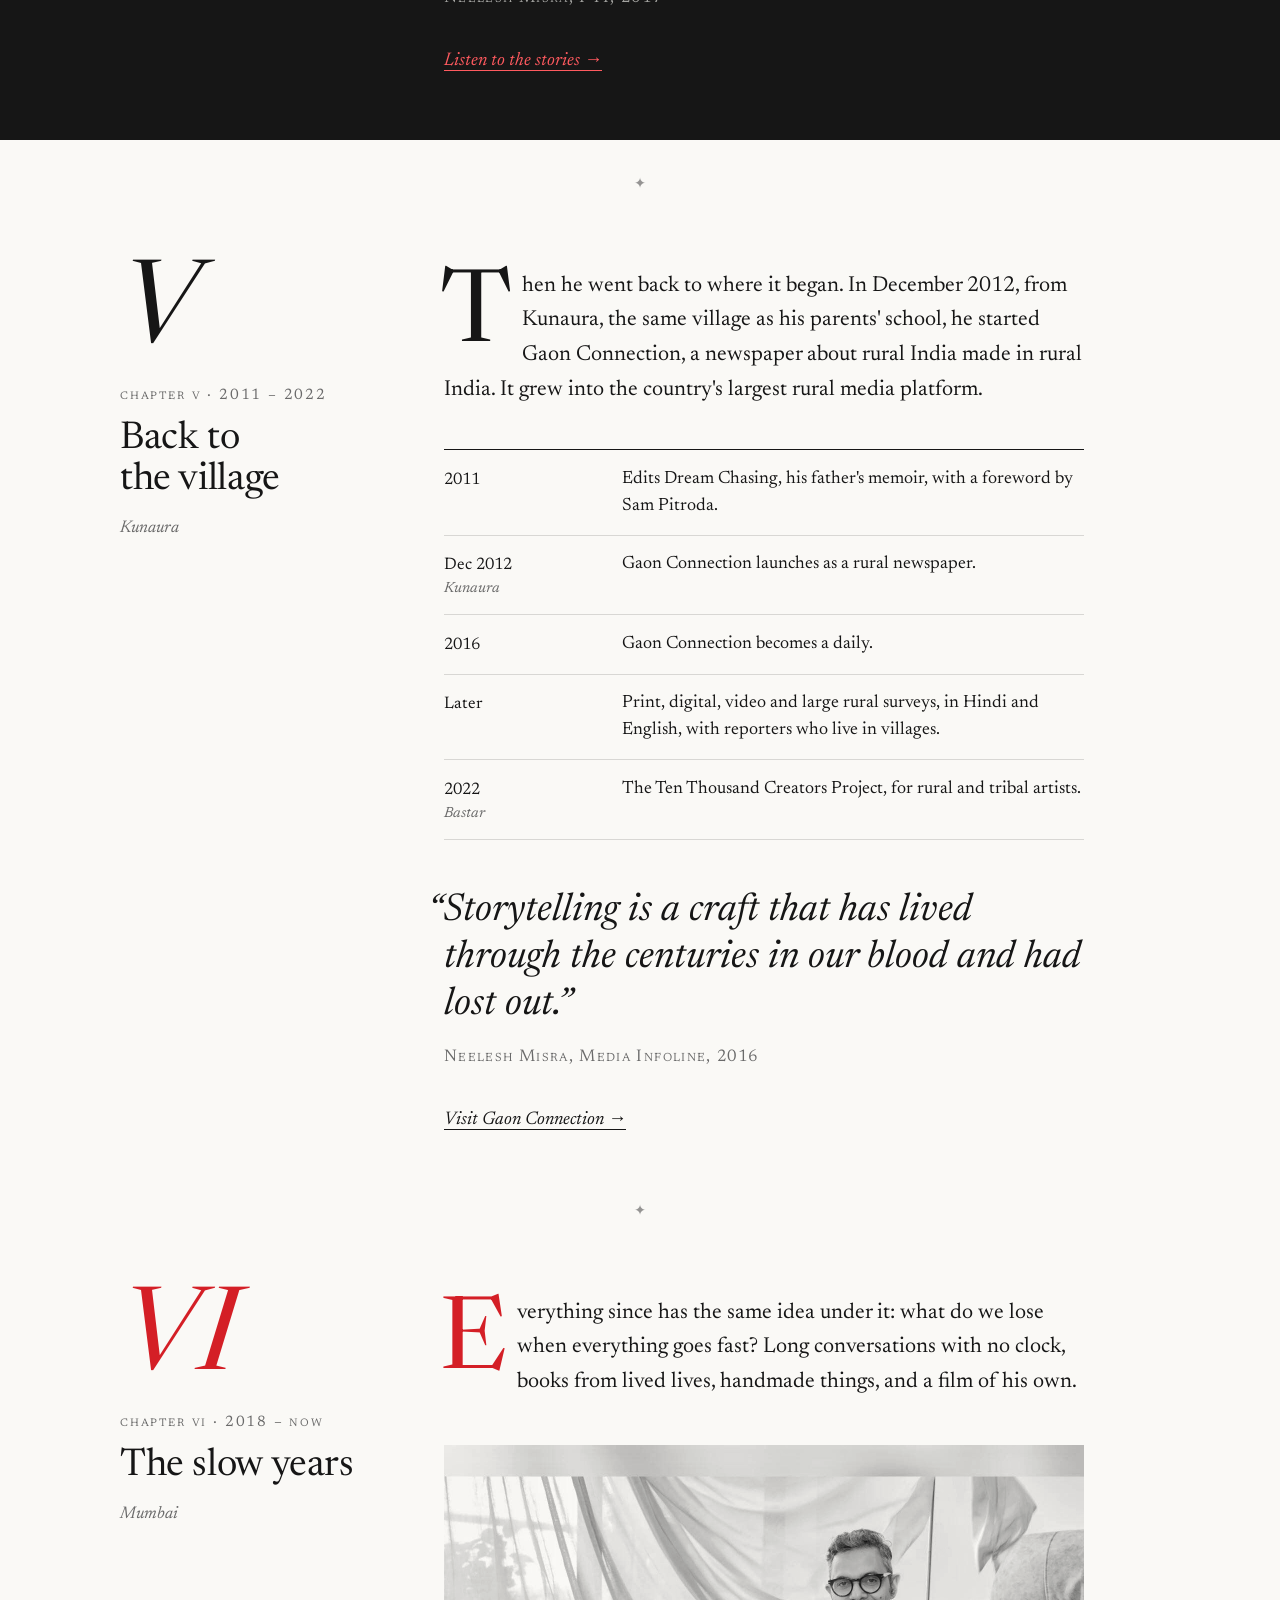
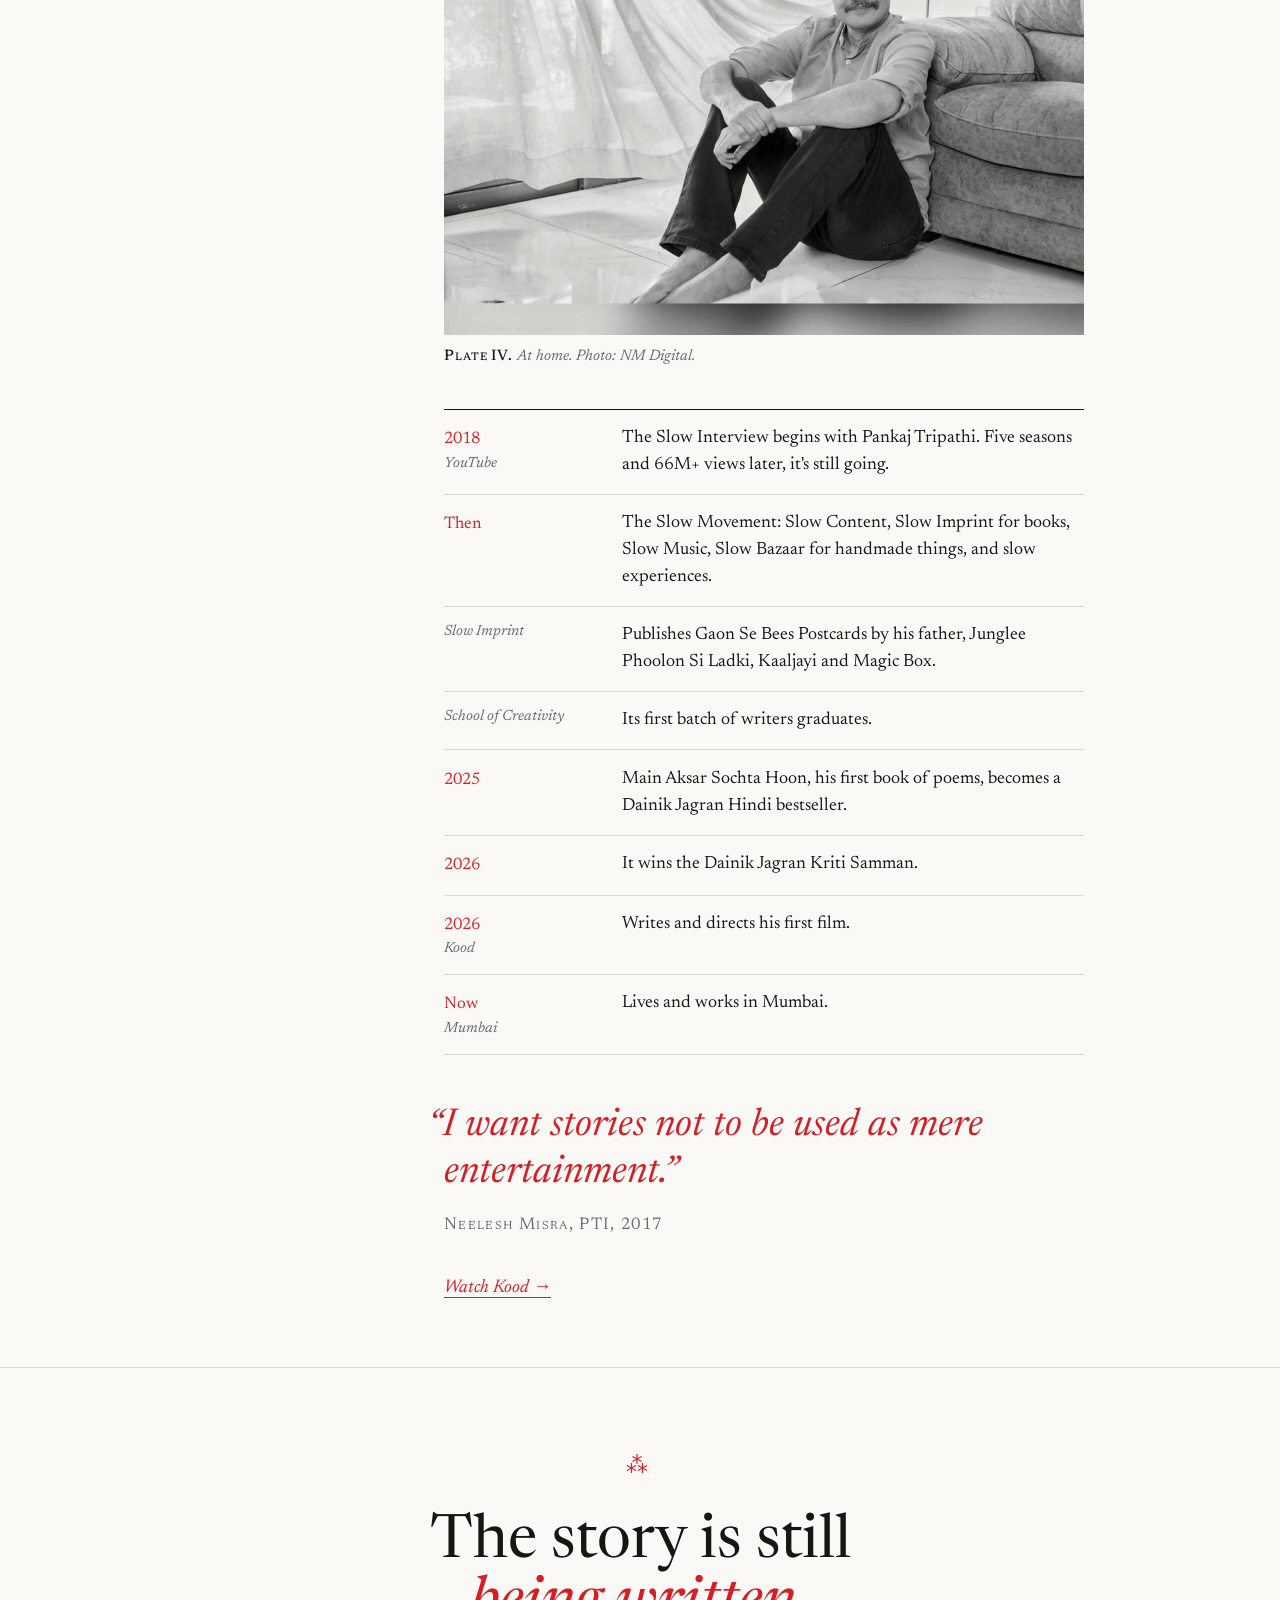
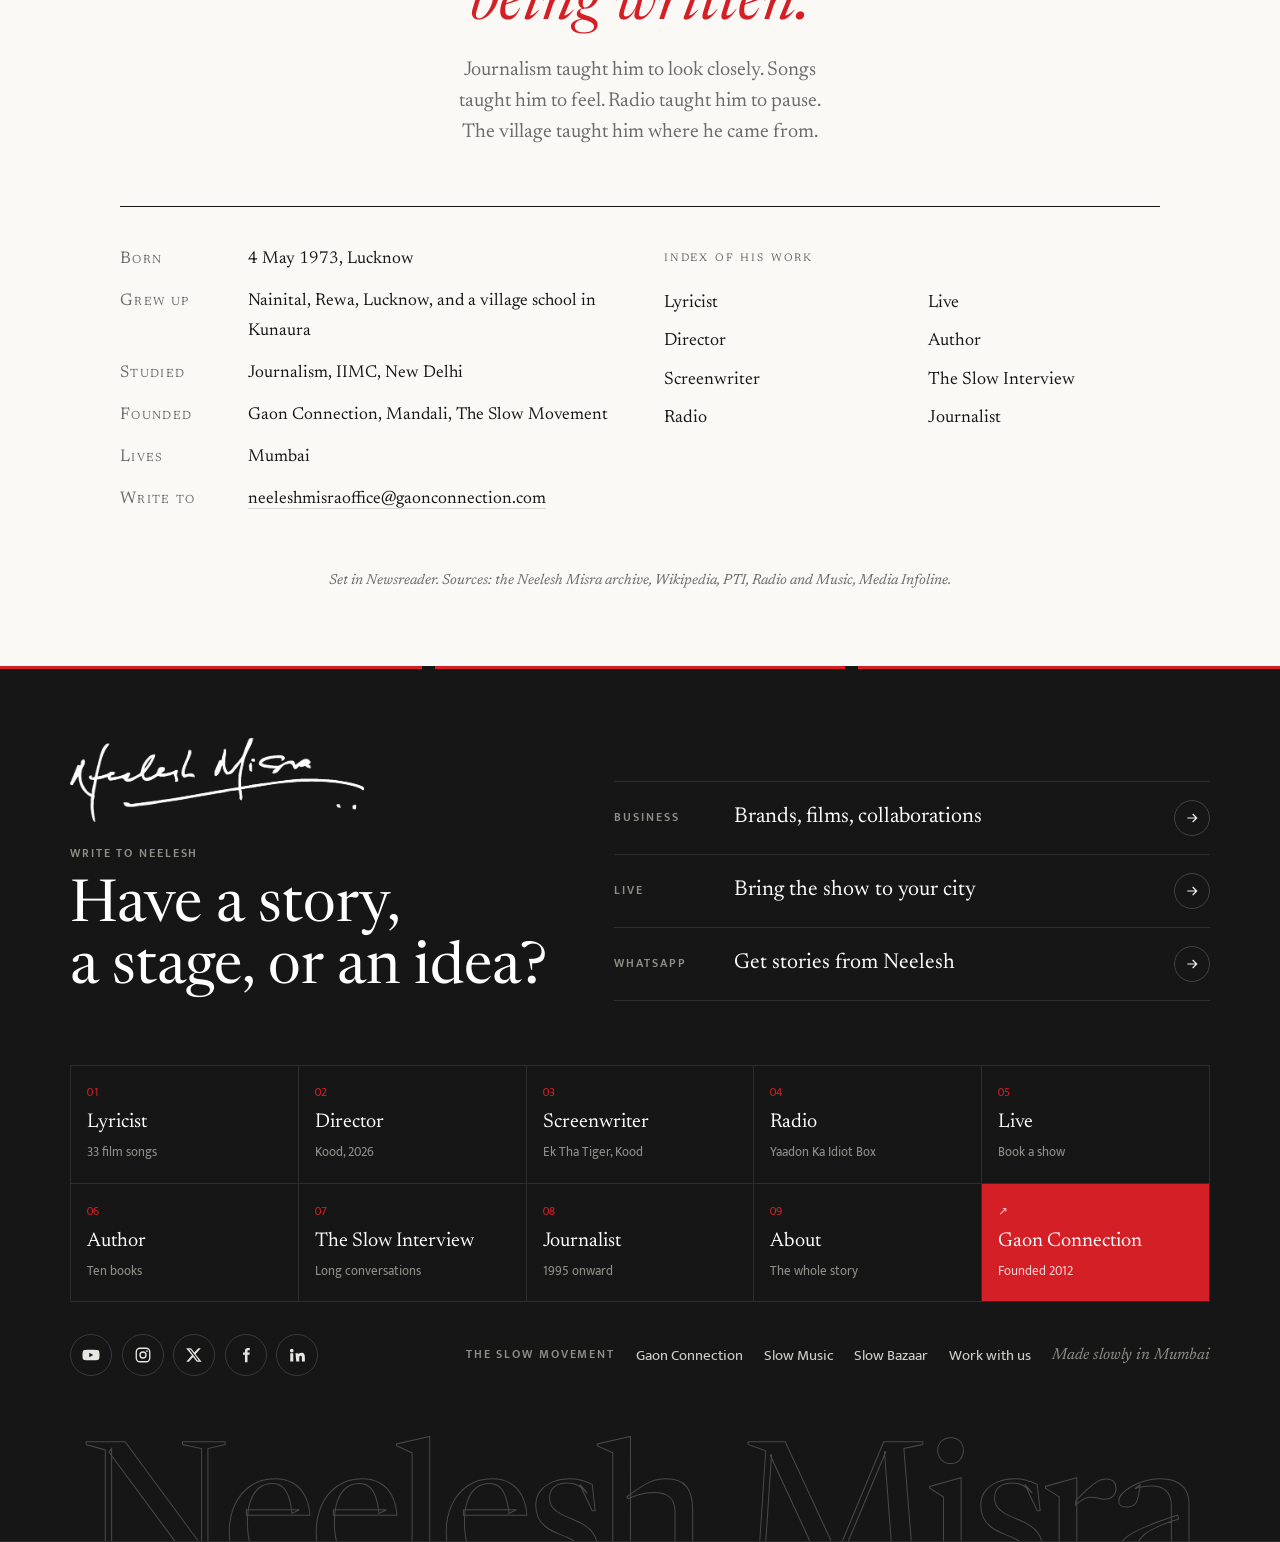
==== commit 76a5bd1d: "About: compact title page, photo beside the title Co-Authored-By: Claude Opus 5.5 <noreply@anthropic" ====
--- a/about/index.html
+++ b/about/index.html
@@ -14,7 +14,7 @@
 <meta name="description" content="A life, told slowly. Neelesh Misra from a village school near Lucknow to war reporting, film songs, Yaad Sheher on the radio, Gaon Connection and The Slow Movement.">
 <meta property="og:title" content="Neelesh Misra · A life, told slowly">
 <meta property="og:description" content="Reporter, lyricist, radio storyteller, founder, filmmaker. The journey from 1973 to now.">
-<link rel="stylesheet" href="../assets/site.css?v=1793855736">
+<link rel="stylesheet" href="../assets/site.css?v=1793855848">
 </head>
 <body class="s-about s-bk" data-page="about" data-root="../">
 <header id="ubar"></header>
@@ -22,11 +22,12 @@
 
   <!-- Title page -->
   <section class="bk-title">
-    <div class="bk-wrap">
-      <p class="bk-author">Neelesh Misra</p>
-      <h1>A life,<br><i>told slowly</i></h1>
-      <p class="bk-sub">In six chapters, from a village school in 1972 to now</p>
-      <span class="bk-orn" aria-hidden="true">⁂</span>
+    <div class="bk-wrap bk-title-in">
+      <div class="bk-title-copy">
+        <p class="bk-author">Neelesh Misra</p>
+        <h1>A life,<br><i>told slowly</i></h1>
+        <p class="bk-sub">In six chapters, from a village school in 1972 to now</p>
+      </div>
       <figure class="bk-plate bk-plate-hero"><img src="../assets/img/journey/portrait-bw-tall.jpg" alt="Neelesh Misra, black and white portrait" width="933" height="1400"><figcaption><b>Plate I.</b> Photographed by Seema Chaubey.</figcaption></figure>
     </div>
   </section>
@@ -66,8 +67,8 @@
   </section>
 </main>
 <footer id="foot"></footer>
-<script src="../assets/data.js?v=1793855736"></script>
-<script src="../assets/app.js?v=1793855736"></script>
+<script src="../assets/data.js?v=1793855848"></script>
+<script src="../assets/app.js?v=1793855848"></script>
 <script>
 NM.page=function(){
   var E=NM.esc,IMG="../assets/img/journey/";
--- a/assets/site.css
+++ b/assets/site.css
@@ -724,3 +724,10 @@
 }
 .bk-colo dd{overflow-wrap:anywhere;min-width:0}.bk-colo>*{min-width:0}@media (max-width:860px){.bk-colo dl div{grid-template-columns:5.5rem minmax(0,1fr)}}
 .rl .rb span{display:none}
+.bk-title{text-align:left;padding:3.5rem 0 3rem}
+.bk-title-in{display:grid;grid-template-columns:1fr 300px;gap:3rem;align-items:center}
+.bk-title h1{margin:1.2rem 0 1rem}
+.bk-plate-hero{width:300px;margin:0}
+.bk-plate-hero img{aspect-ratio:4/5}
+@media (max-width:760px){.bk-title-in{grid-template-columns:1fr 38%;gap:1.4rem}.bk-plate-hero{width:100%}.bk-title{padding:2.4rem 0 2rem}.bk-title h1{font-size:clamp(2.4rem,11vw,3.4rem)}.bk-sub{font-size:1rem}.bk-plate-hero figcaption{font-size:.75rem}}
+.bk-contents .y{white-space:nowrap}@media (max-width:560px){.bk-contents a{font-size:1.1rem;gap:.6rem}.bk-contents .y{font-size:.85rem}.bk-contents .r{min-width:1.8rem}}
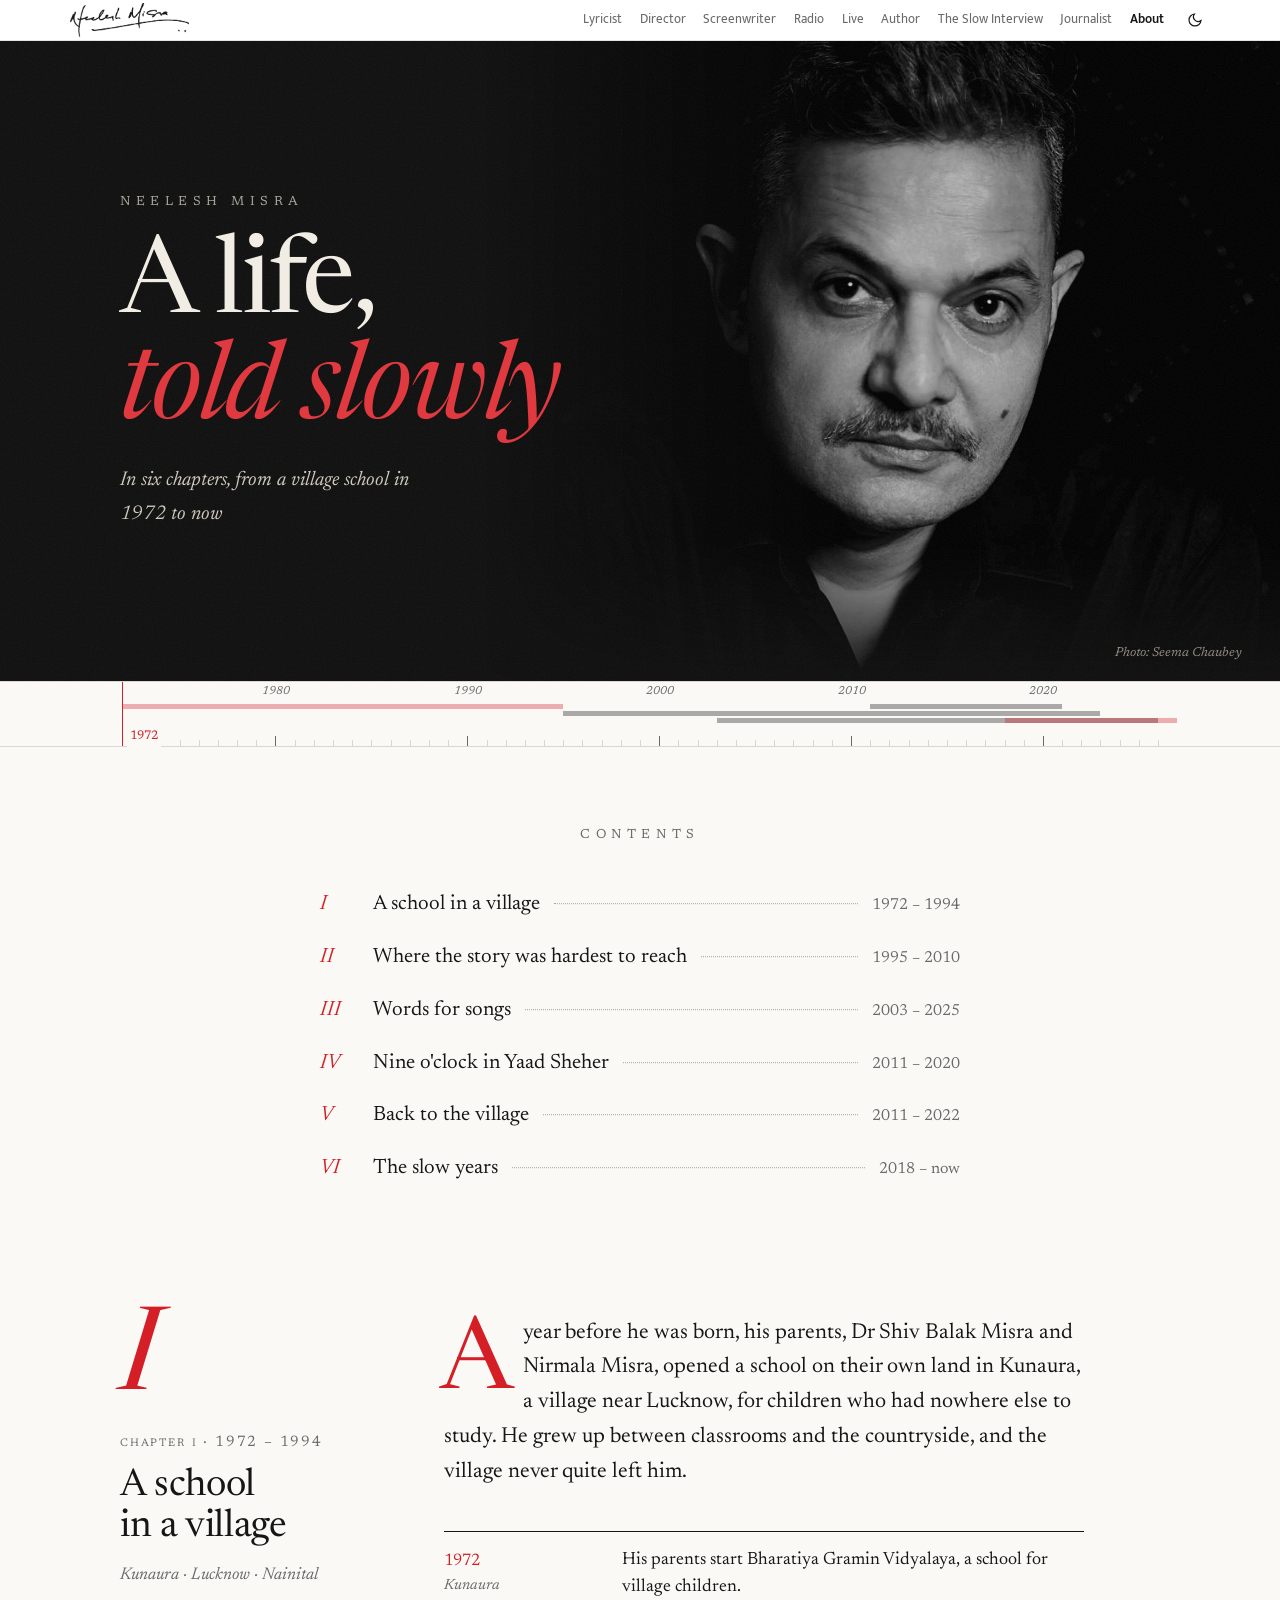
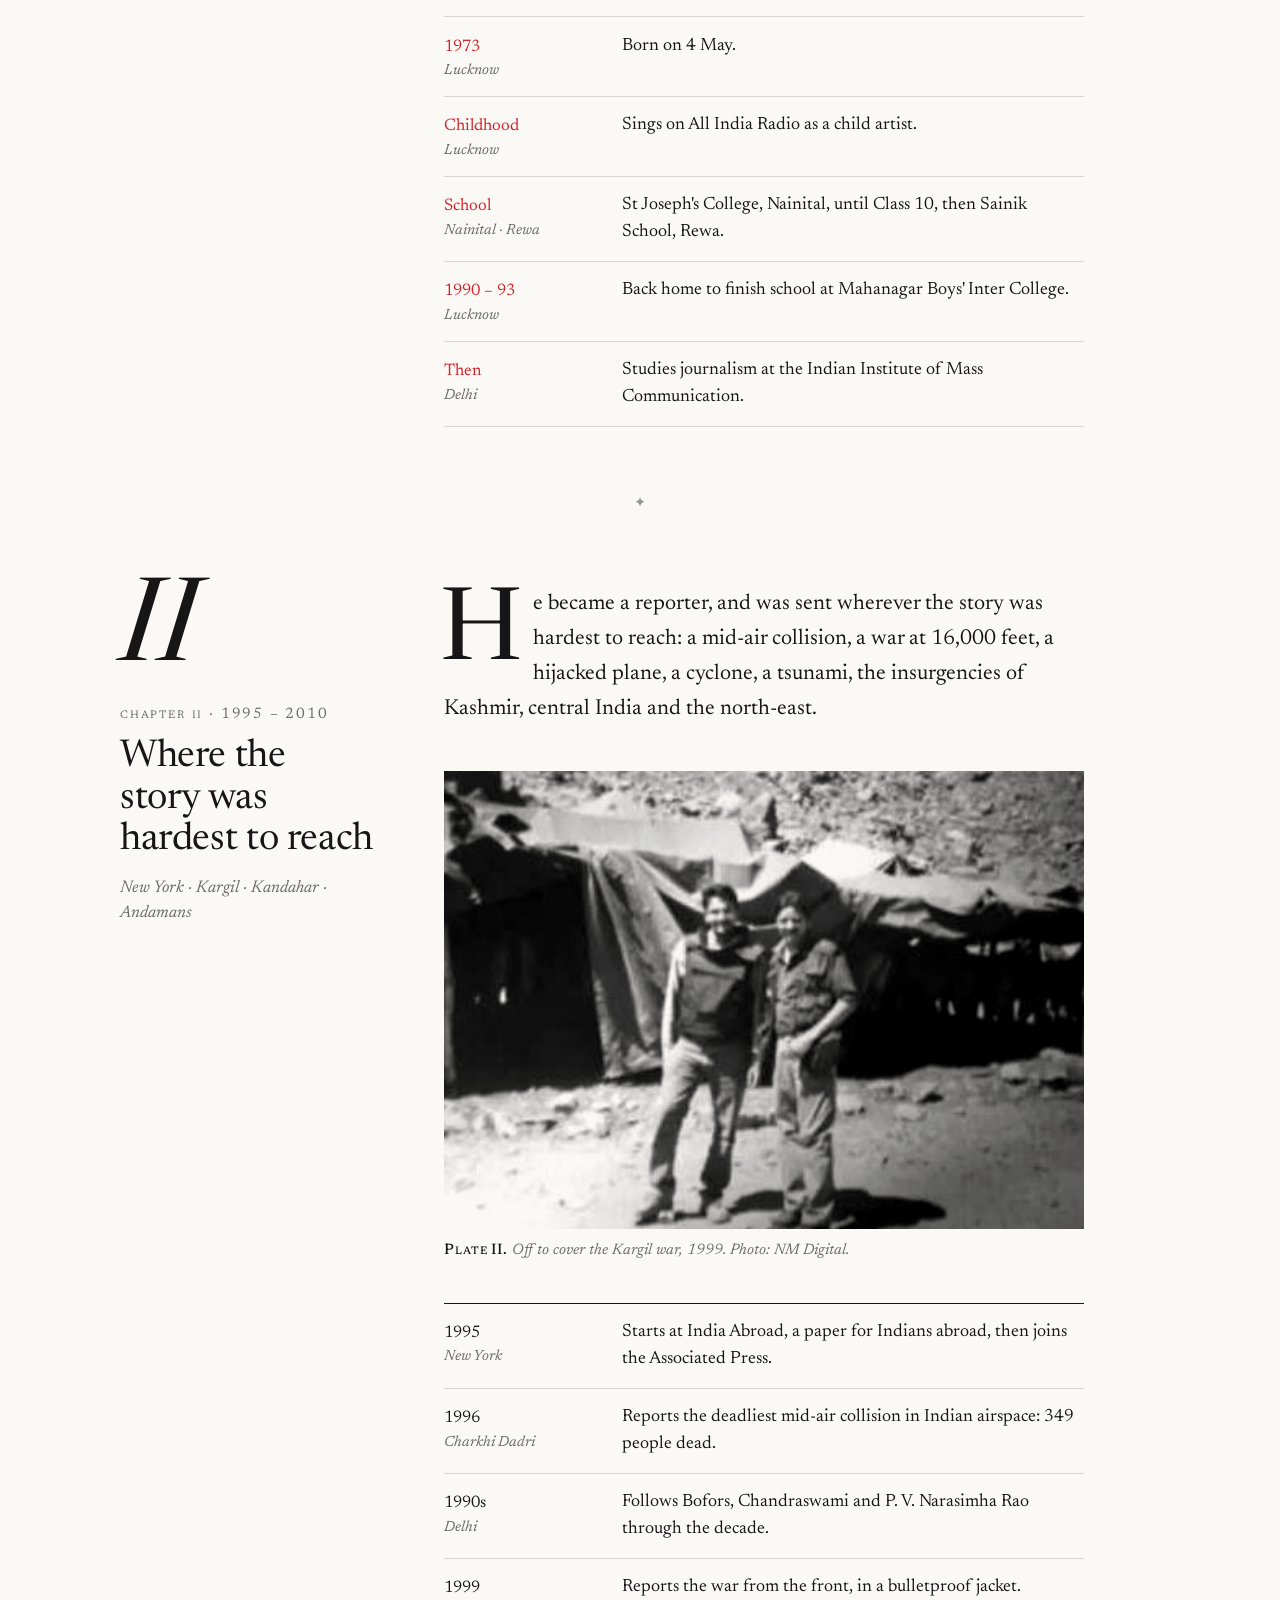
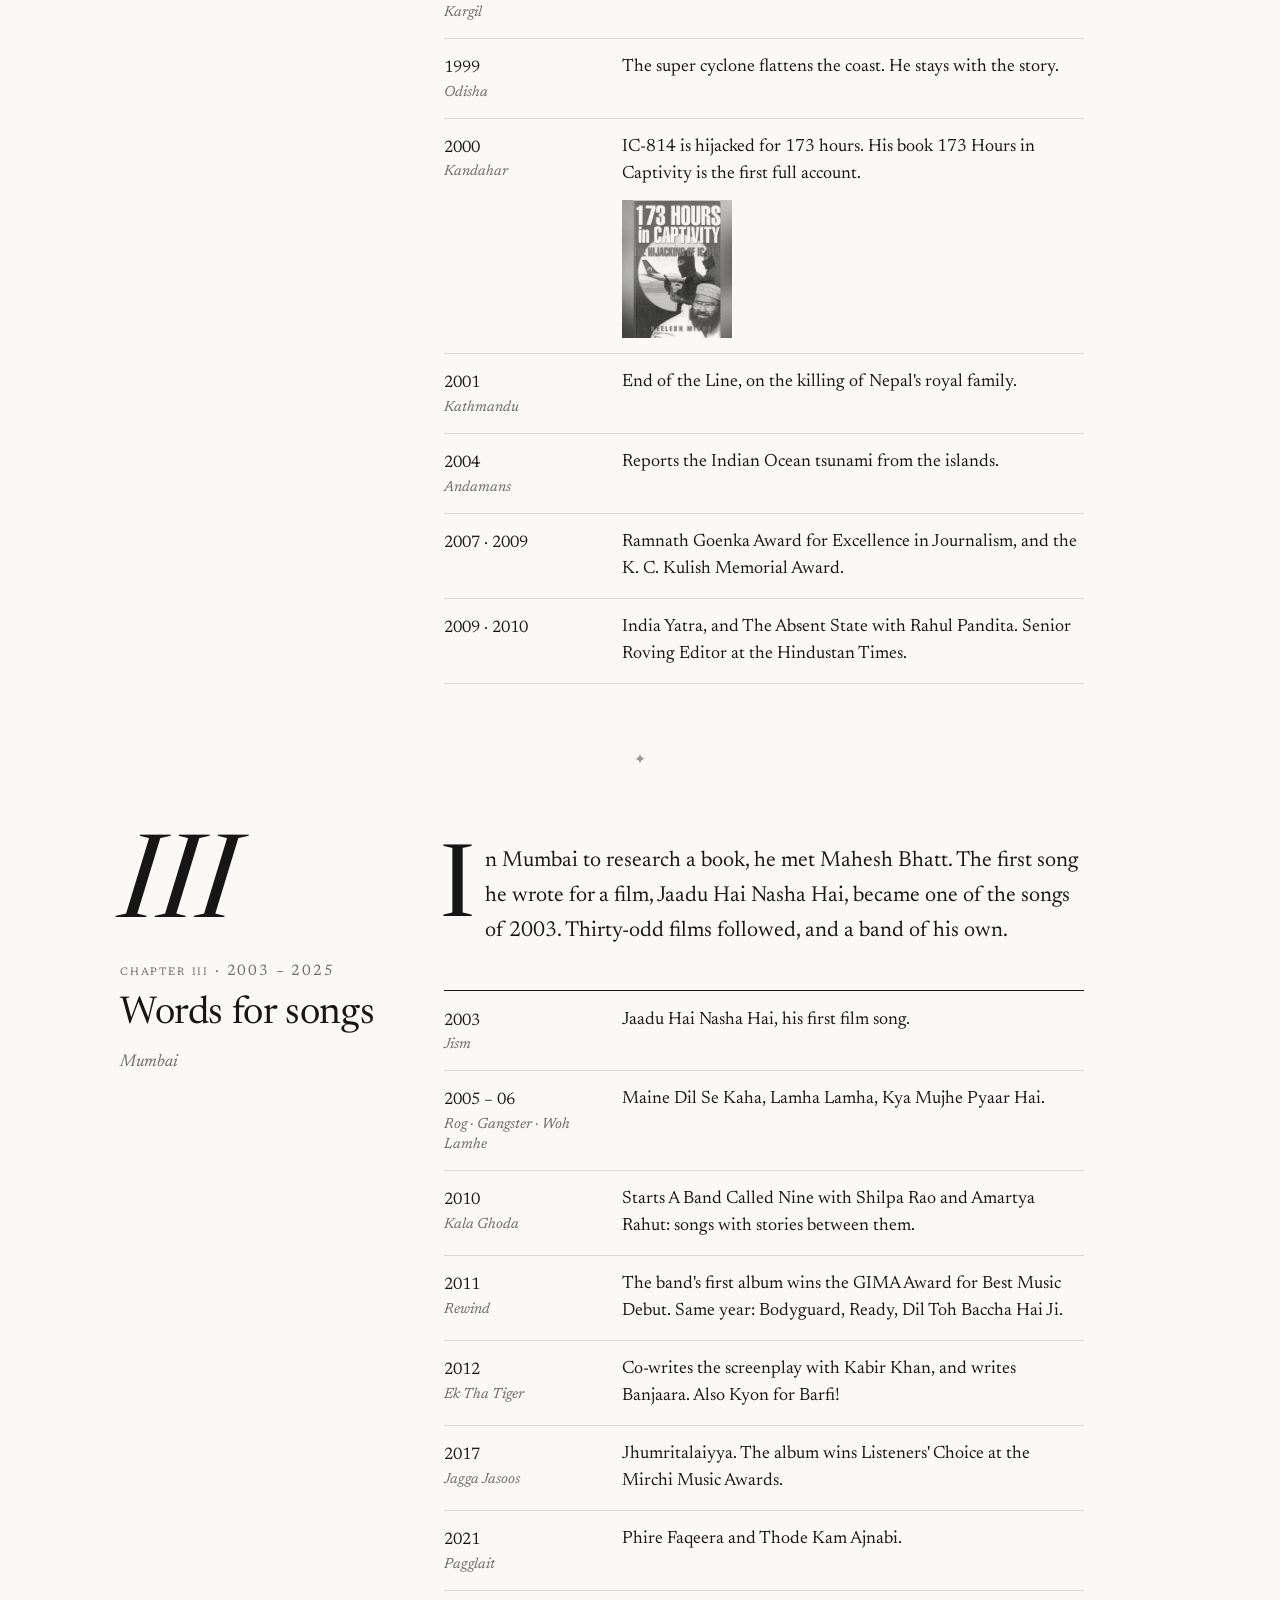
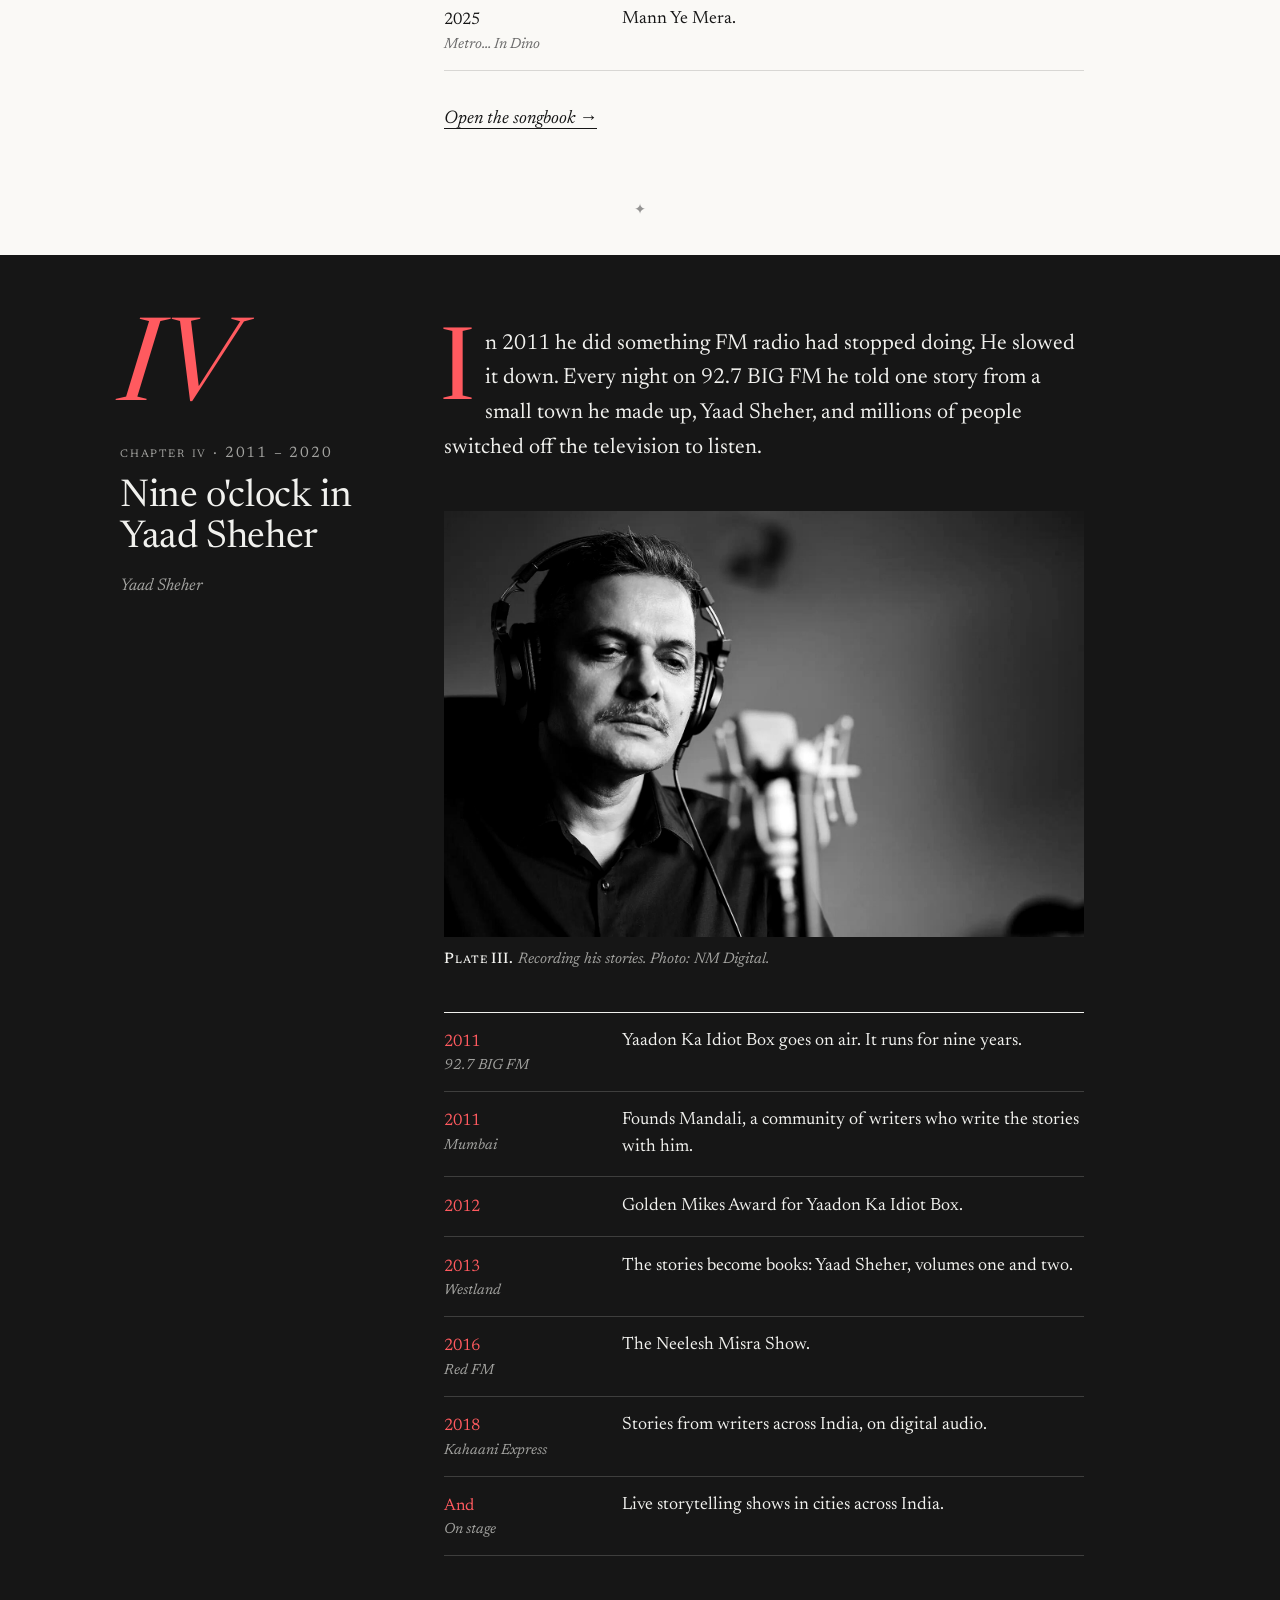
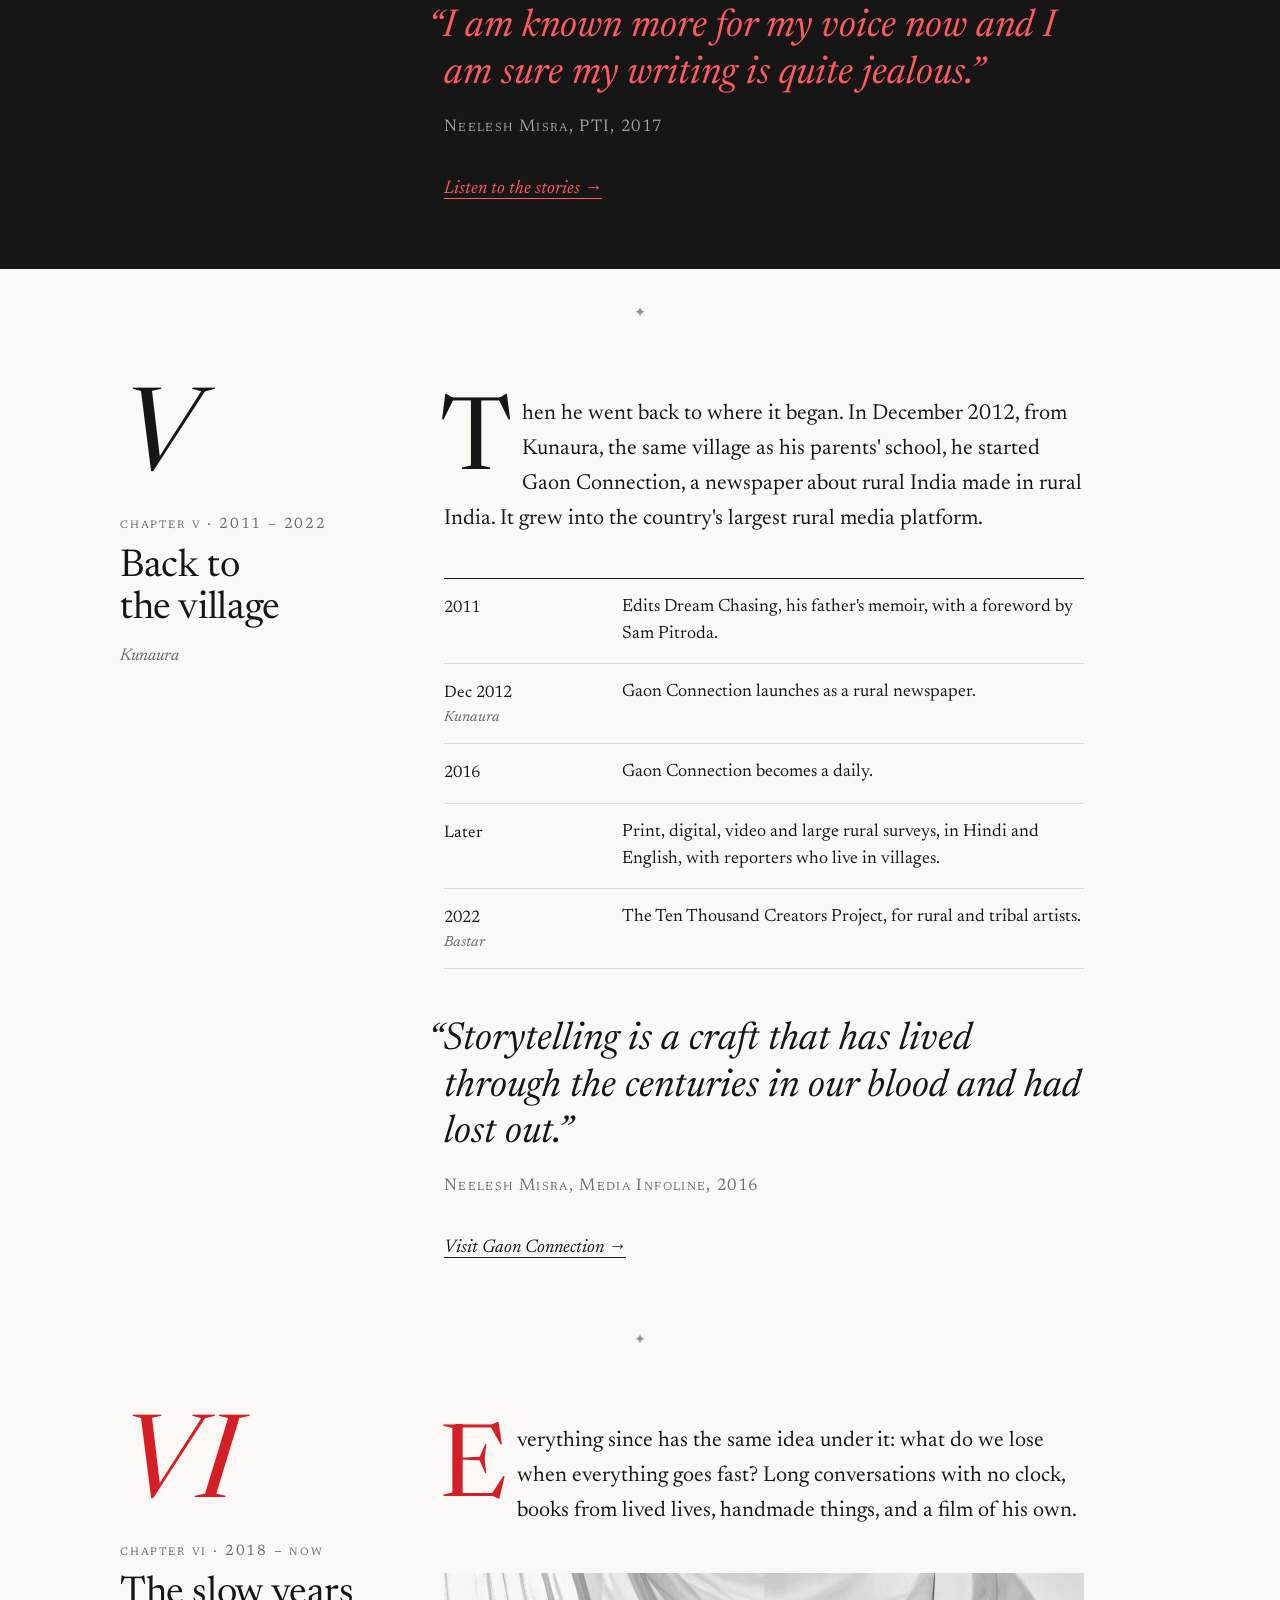
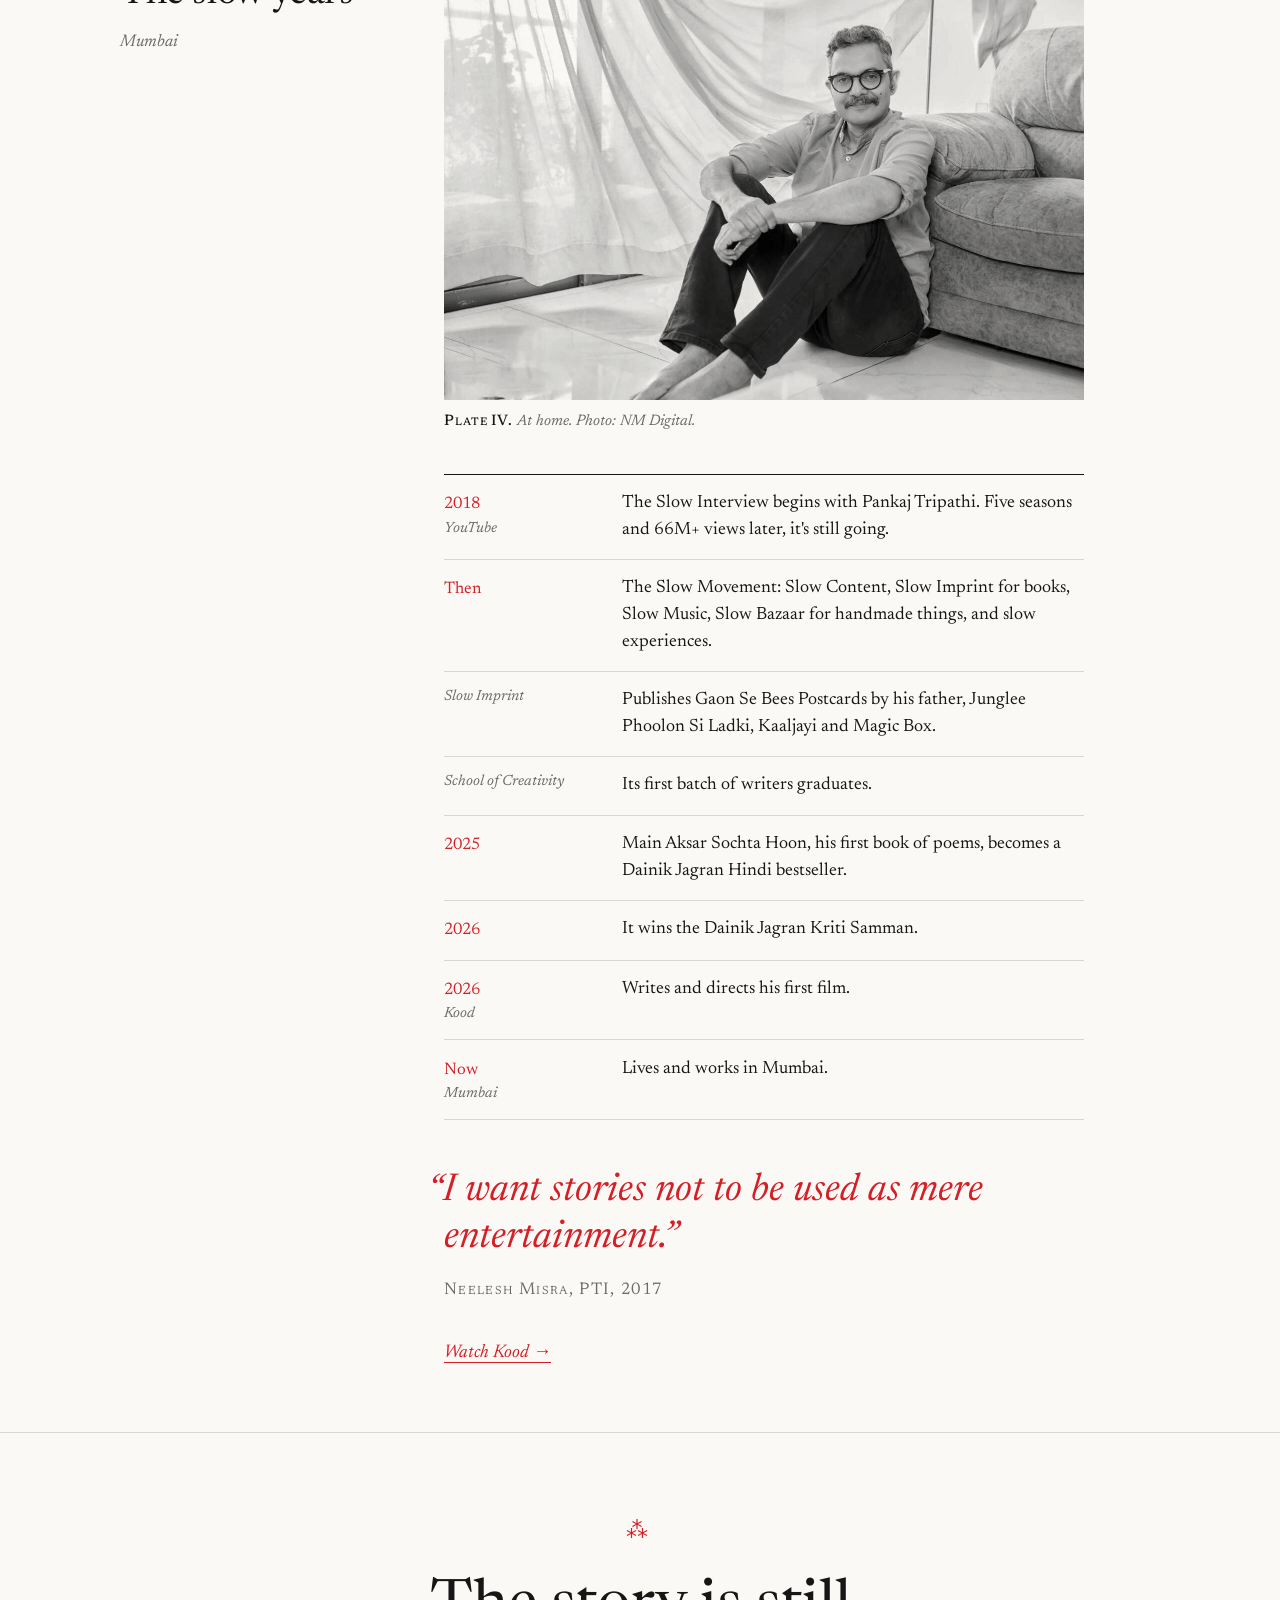
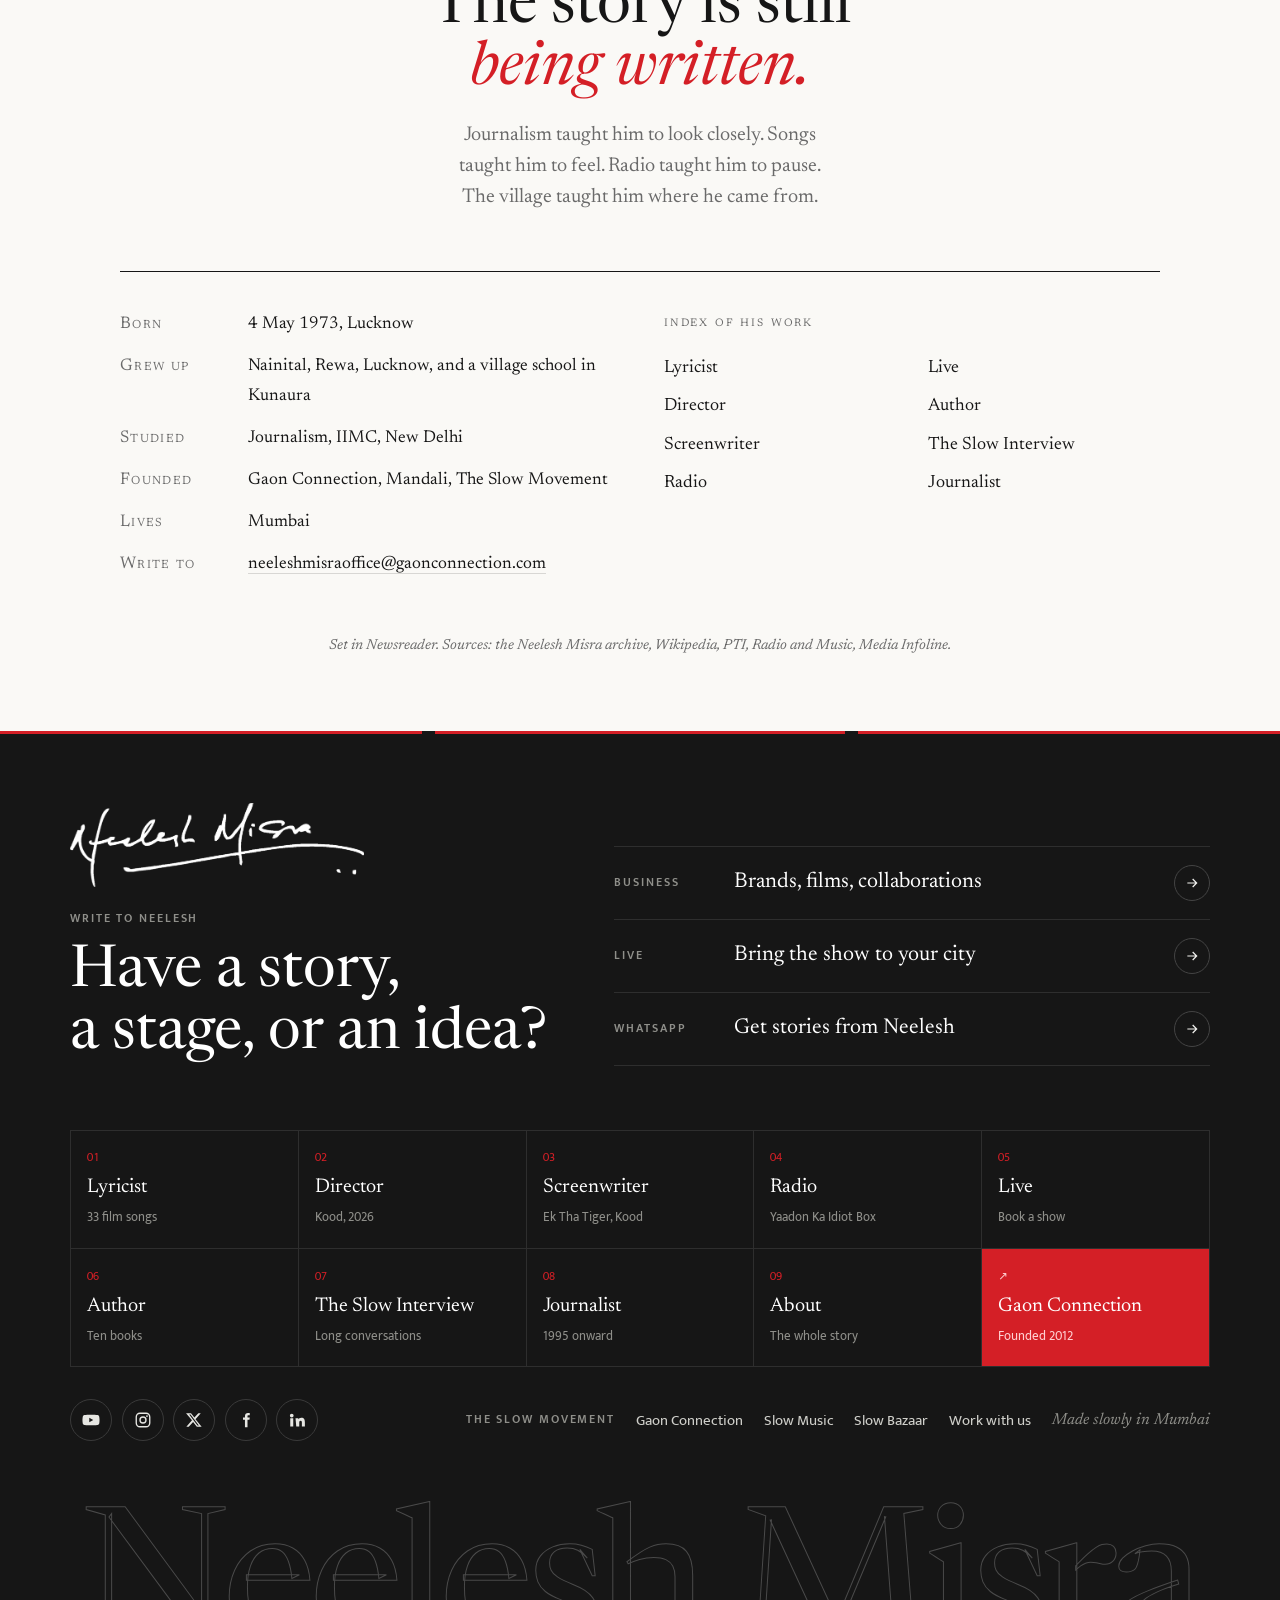
==== commit 9f6f054e: "About: dark mode; hero portrait enlarged, filtered and merged like Slow Interview; crop padded bands" ====
--- a/about/index.html
+++ b/about/index.html
@@ -14,7 +14,7 @@
 <meta name="description" content="A life, told slowly. Neelesh Misra from a village school near Lucknow to war reporting, film songs, Yaad Sheher on the radio, Gaon Connection and The Slow Movement.">
 <meta property="og:title" content="Neelesh Misra · A life, told slowly">
 <meta property="og:description" content="Reporter, lyricist, radio storyteller, founder, filmmaker. The journey from 1973 to now.">
-<link rel="stylesheet" href="../assets/site.css?v=1793855848">
+<link rel="stylesheet" href="../assets/site.css?v=1793856585">
 </head>
 <body class="s-about s-bk" data-page="about" data-root="../">
 <header id="ubar"></header>
@@ -22,13 +22,11 @@
 
   <!-- Title page -->
   <section class="bk-title">
+    <figure class="bk-title-photo"><img src="../assets/img/journey/portrait-bw-tall.jpg" alt="Neelesh Misra, black and white portrait" width="933" height="1400"><figcaption>Photo: Seema Chaubey</figcaption></figure>
     <div class="bk-wrap bk-title-in">
-      <div class="bk-title-copy">
-        <p class="bk-author">Neelesh Misra</p>
-        <h1>A life,<br><i>told slowly</i></h1>
-        <p class="bk-sub">In six chapters, from a village school in 1972 to now</p>
-      </div>
-      <figure class="bk-plate bk-plate-hero"><img src="../assets/img/journey/portrait-bw-tall.jpg" alt="Neelesh Misra, black and white portrait" width="933" height="1400"><figcaption><b>Plate I.</b> Photographed by Seema Chaubey.</figcaption></figure>
+      <p class="bk-author">Neelesh Misra</p>
+      <h1>A life,<br><i>told slowly</i></h1>
+      <p class="bk-sub">In six chapters, from a village school in 1972 to now</p>
     </div>
   </section>
 
@@ -67,8 +65,8 @@
   </section>
 </main>
 <footer id="foot"></footer>
-<script src="../assets/data.js?v=1793855848"></script>
-<script src="../assets/app.js?v=1793855848"></script>
+<script src="../assets/data.js?v=1793856585"></script>
+<script src="../assets/app.js?v=1793856585"></script>
 <script>
 NM.page=function(){
   var E=NM.esc,IMG="../assets/img/journey/";
--- a/assets/site.css
+++ b/assets/site.css
@@ -724,10 +724,31 @@
 }
 .bk-colo dd{overflow-wrap:anywhere;min-width:0}.bk-colo>*{min-width:0}@media (max-width:860px){.bk-colo dl div{grid-template-columns:5.5rem minmax(0,1fr)}}
 .rl .rb span{display:none}
-.bk-title{text-align:left;padding:3.5rem 0 3rem}
-.bk-title-in{display:grid;grid-template-columns:1fr 300px;gap:3rem;align-items:center}
-.bk-title h1{margin:1.2rem 0 1rem}
-.bk-plate-hero{width:300px;margin:0}
-.bk-plate-hero img{aspect-ratio:4/5}
-@media (max-width:760px){.bk-title-in{grid-template-columns:1fr 38%;gap:1.4rem}.bk-plate-hero{width:100%}.bk-title{padding:2.4rem 0 2rem}.bk-title h1{font-size:clamp(2.4rem,11vw,3.4rem)}.bk-sub{font-size:1rem}.bk-plate-hero figcaption{font-size:.75rem}}
 .bk-contents .y{white-space:nowrap}@media (max-width:560px){.bk-contents a{font-size:1.1rem;gap:.6rem}.bk-contents .y{font-size:.85rem}.bk-contents .r{min-width:1.8rem}}
+
+/* about: hero merges with a filtered portrait, like the Slow Interview opening */
+.bk-title{position:relative;overflow:hidden;isolation:isolate;text-align:left;background:#0e0e0e;color:#f1ede4;padding:0;min-height:min(78vh,640px);display:flex;align-items:center}
+.bk-title-in{position:relative;z-index:1;width:100%;padding-top:4rem;padding-bottom:4rem}
+.bk-title .bk-author{color:#a9a49a}
+.bk-title h1{color:#f1ede4;margin:1.3rem 0 1.1rem;max-width:9ch}
+.bk-title h1 i{color:#e0393f}
+.bk-title .bk-sub{color:#cfc9bd;max-width:30ch}
+.bk-title-photo{position:absolute;z-index:-1;top:0;right:0;bottom:0;width:min(62%,820px);margin:0}
+.bk-title-photo img{width:100%;height:100%;object-fit:cover;object-position:center 20%;filter:grayscale(1) contrast(1.08) brightness(.82);-webkit-mask-image:linear-gradient(90deg,transparent 0%,rgba(0,0,0,.55) 22%,#000 48%),linear-gradient(0deg,transparent 0%,#000 22%);-webkit-mask-composite:source-in;mask-image:linear-gradient(90deg,transparent 0%,rgba(0,0,0,.55) 22%,#000 48%),linear-gradient(0deg,transparent 0%,#000 22%);mask-composite:intersect}
+.bk-title-photo figcaption{position:absolute;right:max(20px,3vw);bottom:1rem;font-family:var(--f-disp);font-style:italic;font-size:.8rem;color:#8f8a80}
+.bk-title::after{content:"";position:absolute;inset:0;z-index:0;pointer-events:none;opacity:.07;background-image:url("data:image/svg+xml,%3Csvg xmlns='http://www.w3.org/2000/svg' width='160' height='160'%3E%3Cfilter id='n'%3E%3CfeTurbulence type='fractalNoise' baseFrequency='.9' numOctaves='2'/%3E%3C/filter%3E%3Crect width='100%25' height='100%25' filter='url(%23n)'/%3E%3C/svg%3E")}
+@media (max-width:760px){
+  .bk-title{min-height:0;align-items:flex-end}
+  .bk-title-photo{width:100%;left:0}
+  .bk-title-photo img{object-position:65% 18%;-webkit-mask-image:linear-gradient(0deg,transparent 8%,#000 60%);mask-image:linear-gradient(0deg,transparent 8%,#000 60%);opacity:.7}
+  .bk-title-in{padding-top:15rem;padding-bottom:2.6rem}
+  .bk-title h1{font-size:clamp(2.8rem,13vw,3.8rem)}
+  .bk-title-photo figcaption{top:1rem;bottom:auto}
+}
+
+/* about: dark mode */
+@media (prefers-color-scheme:dark){:root:not([data-theme="light"]) .s-bk{--pp:#121212;--pp2:#1a1a1c;--ink:#ececea;--ink2:#9f9f9b;--rule:rgba(236,236,234,.14);--sienna:#ff5a5f;--olive:#ececea;--poel:#ececea}}
+:root[data-theme="dark"] .s-bk{--pp:#121212;--pp2:#1a1a1c;--ink:#ececea;--ink2:#9f9f9b;--rule:rgba(236,236,234,.14);--sienna:#ff5a5f;--olive:#ececea;--poel:#ececea}
+@media (prefers-color-scheme:dark){:root:not([data-theme="light"]) .s-bk .bk-plate img,:root:not([data-theme="light"]) .s-bk .bk-inset{mix-blend-mode:normal}:root:not([data-theme="light"]) .s-bk .bk-ch.is-night{background:#0a0a0a;border-top:1px solid var(--rule);border-bottom:1px solid var(--rule)}}
+:root[data-theme="dark"] .s-bk .bk-plate img,:root[data-theme="dark"] .s-bk .bk-inset{mix-blend-mode:normal}
+:root[data-theme="dark"] .s-bk .bk-ch.is-night{background:#0a0a0a;border-top:1px solid var(--rule);border-bottom:1px solid var(--rule)}
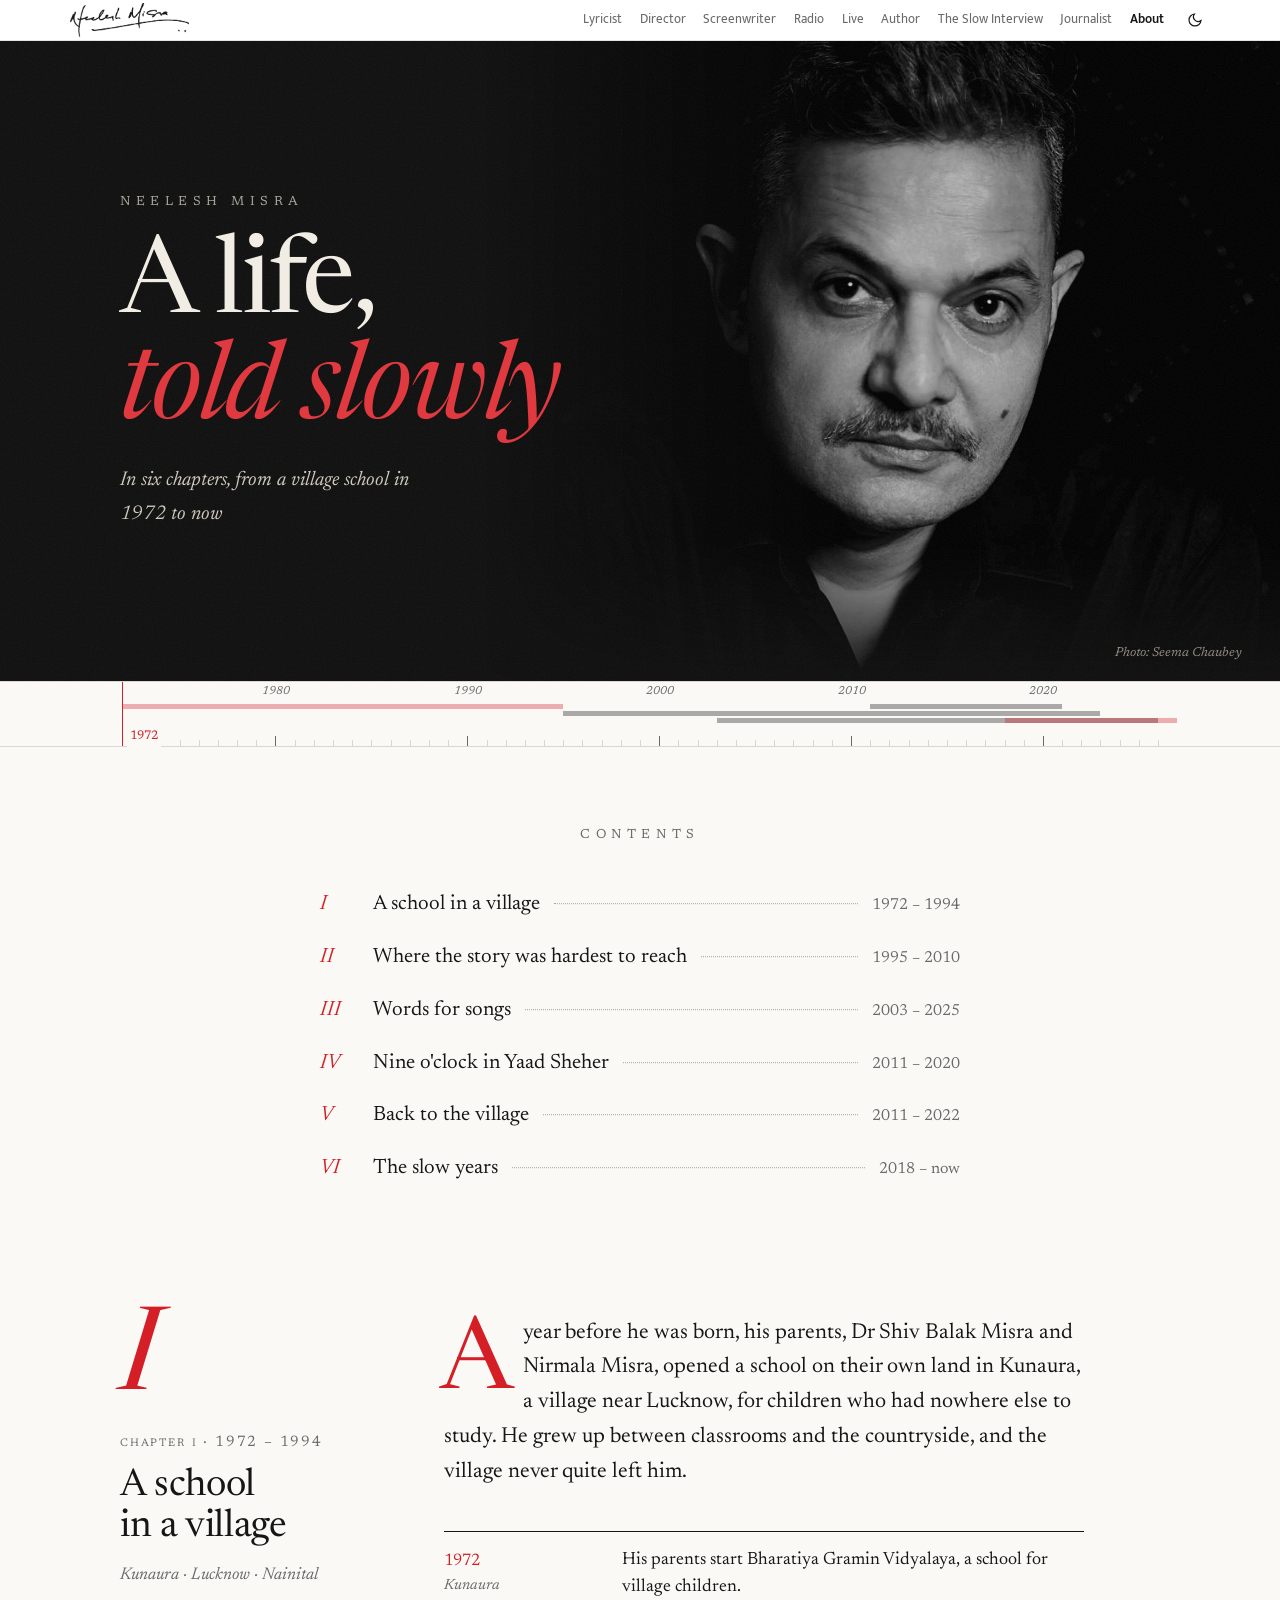
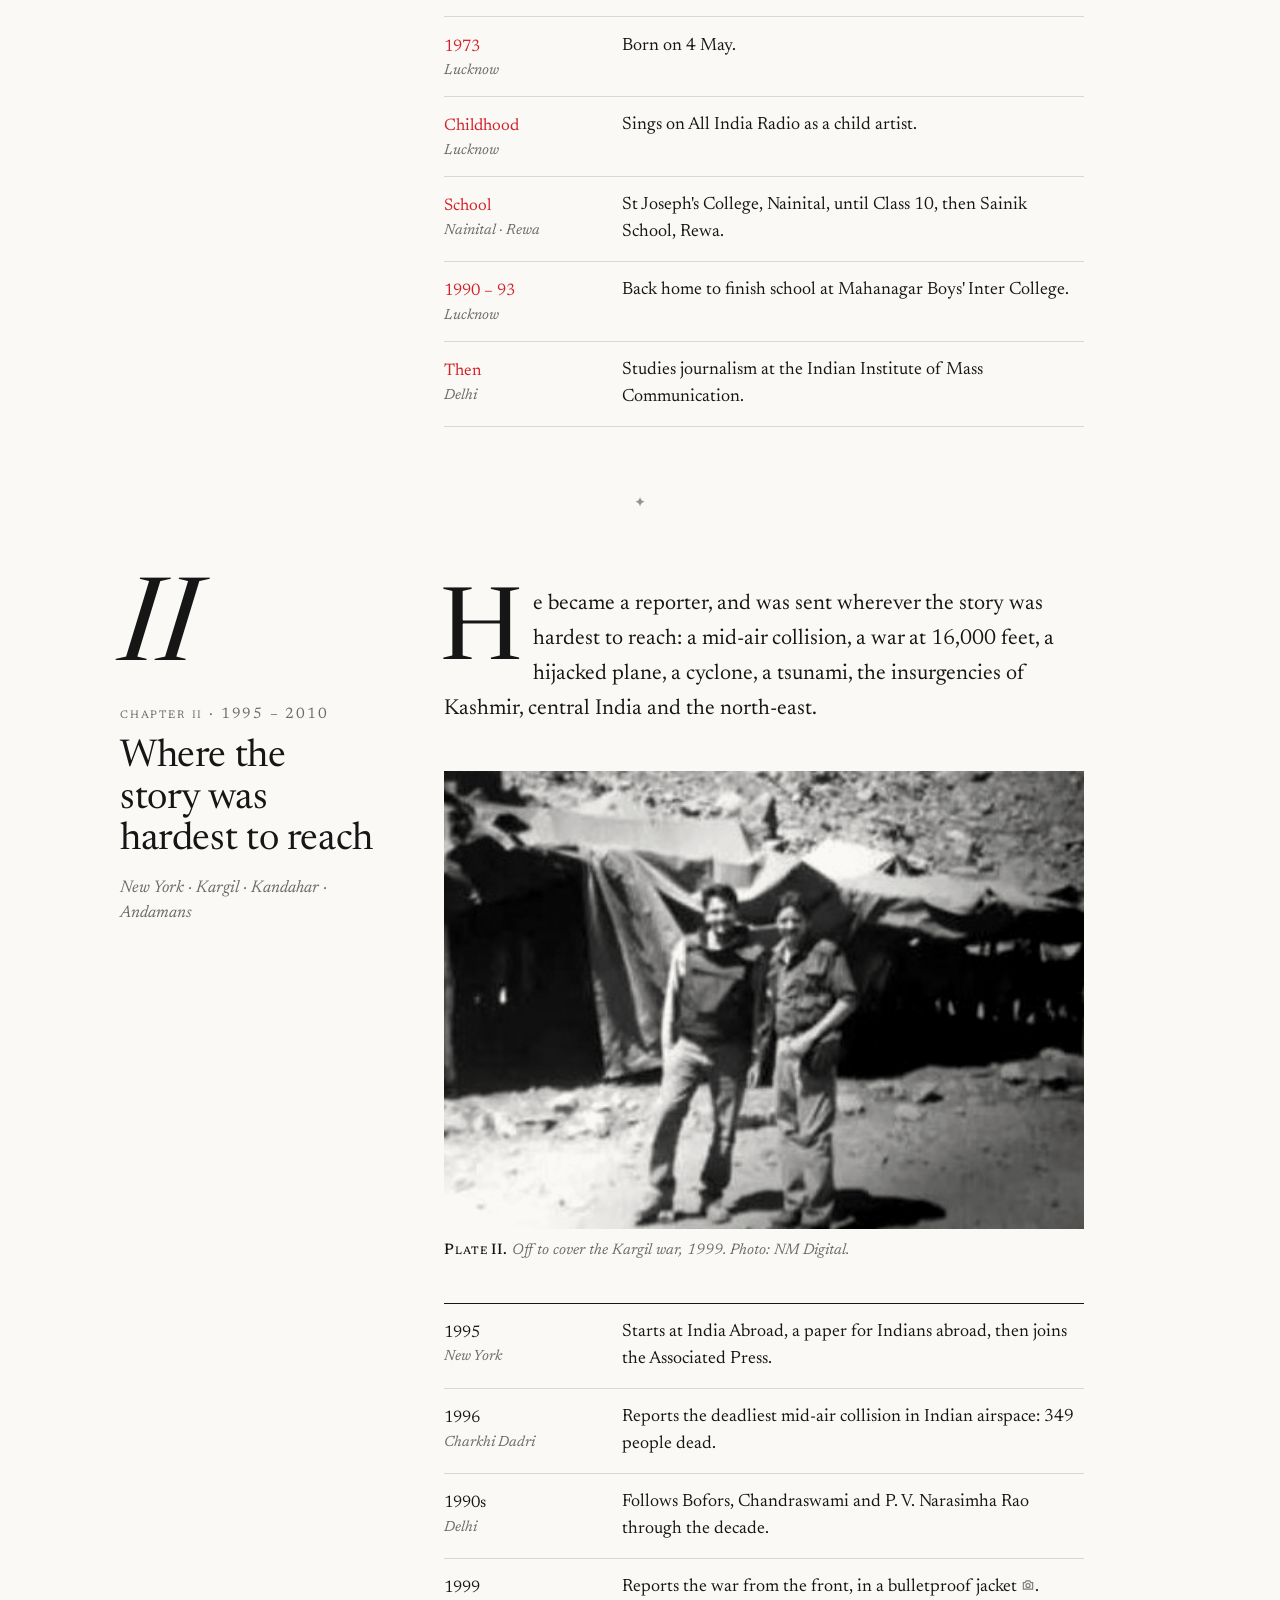
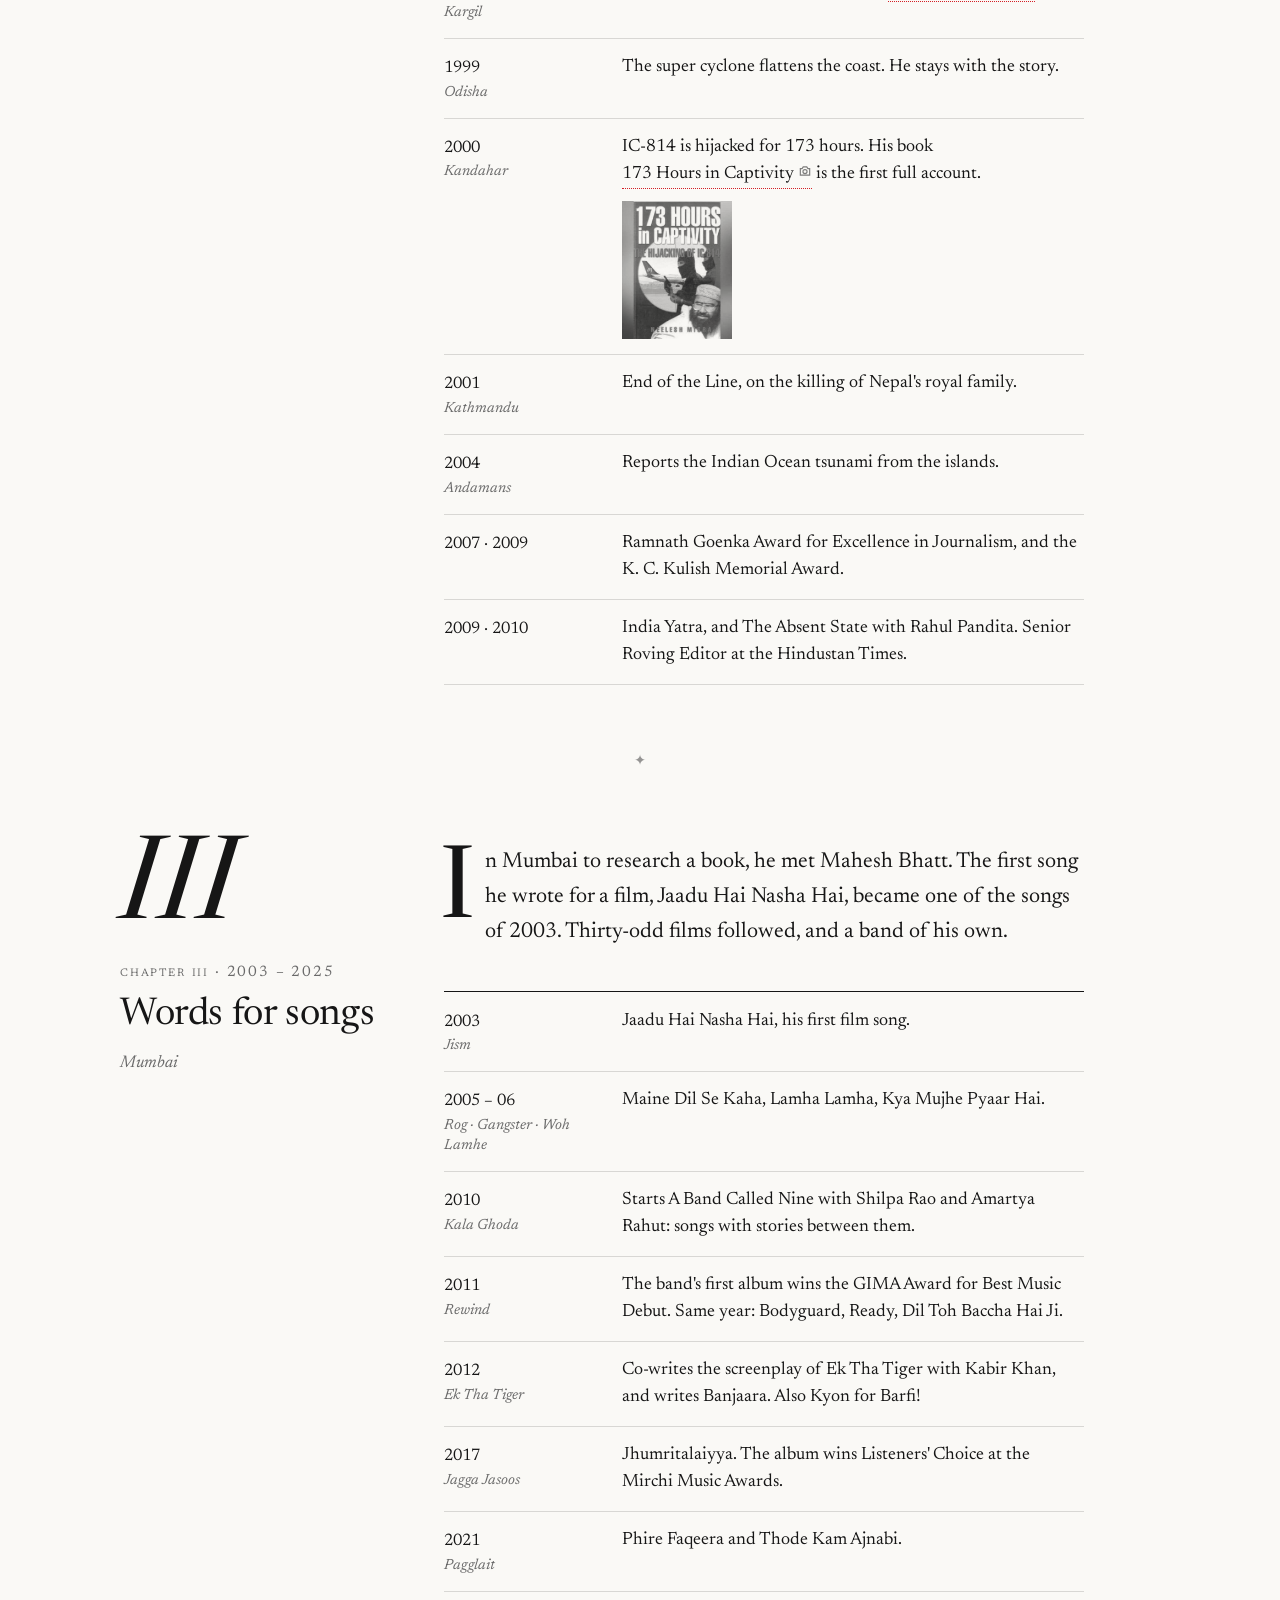
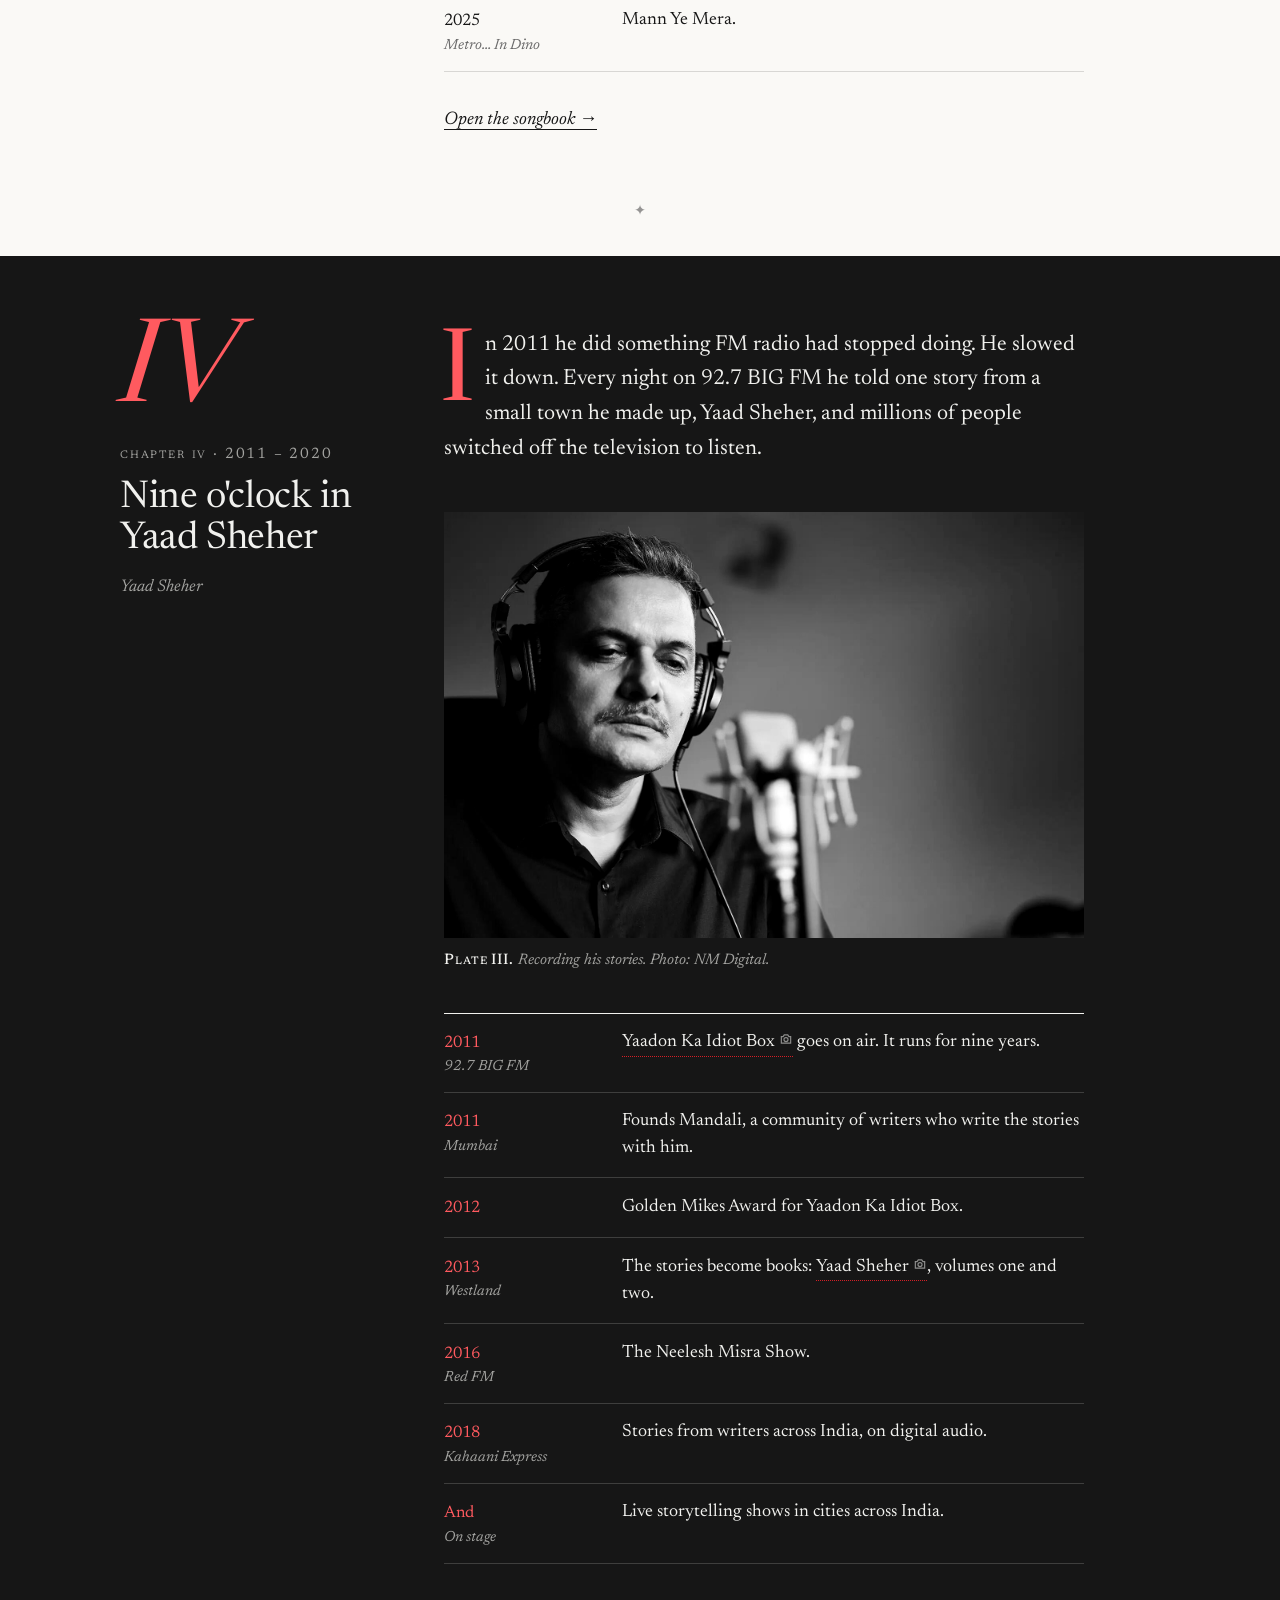
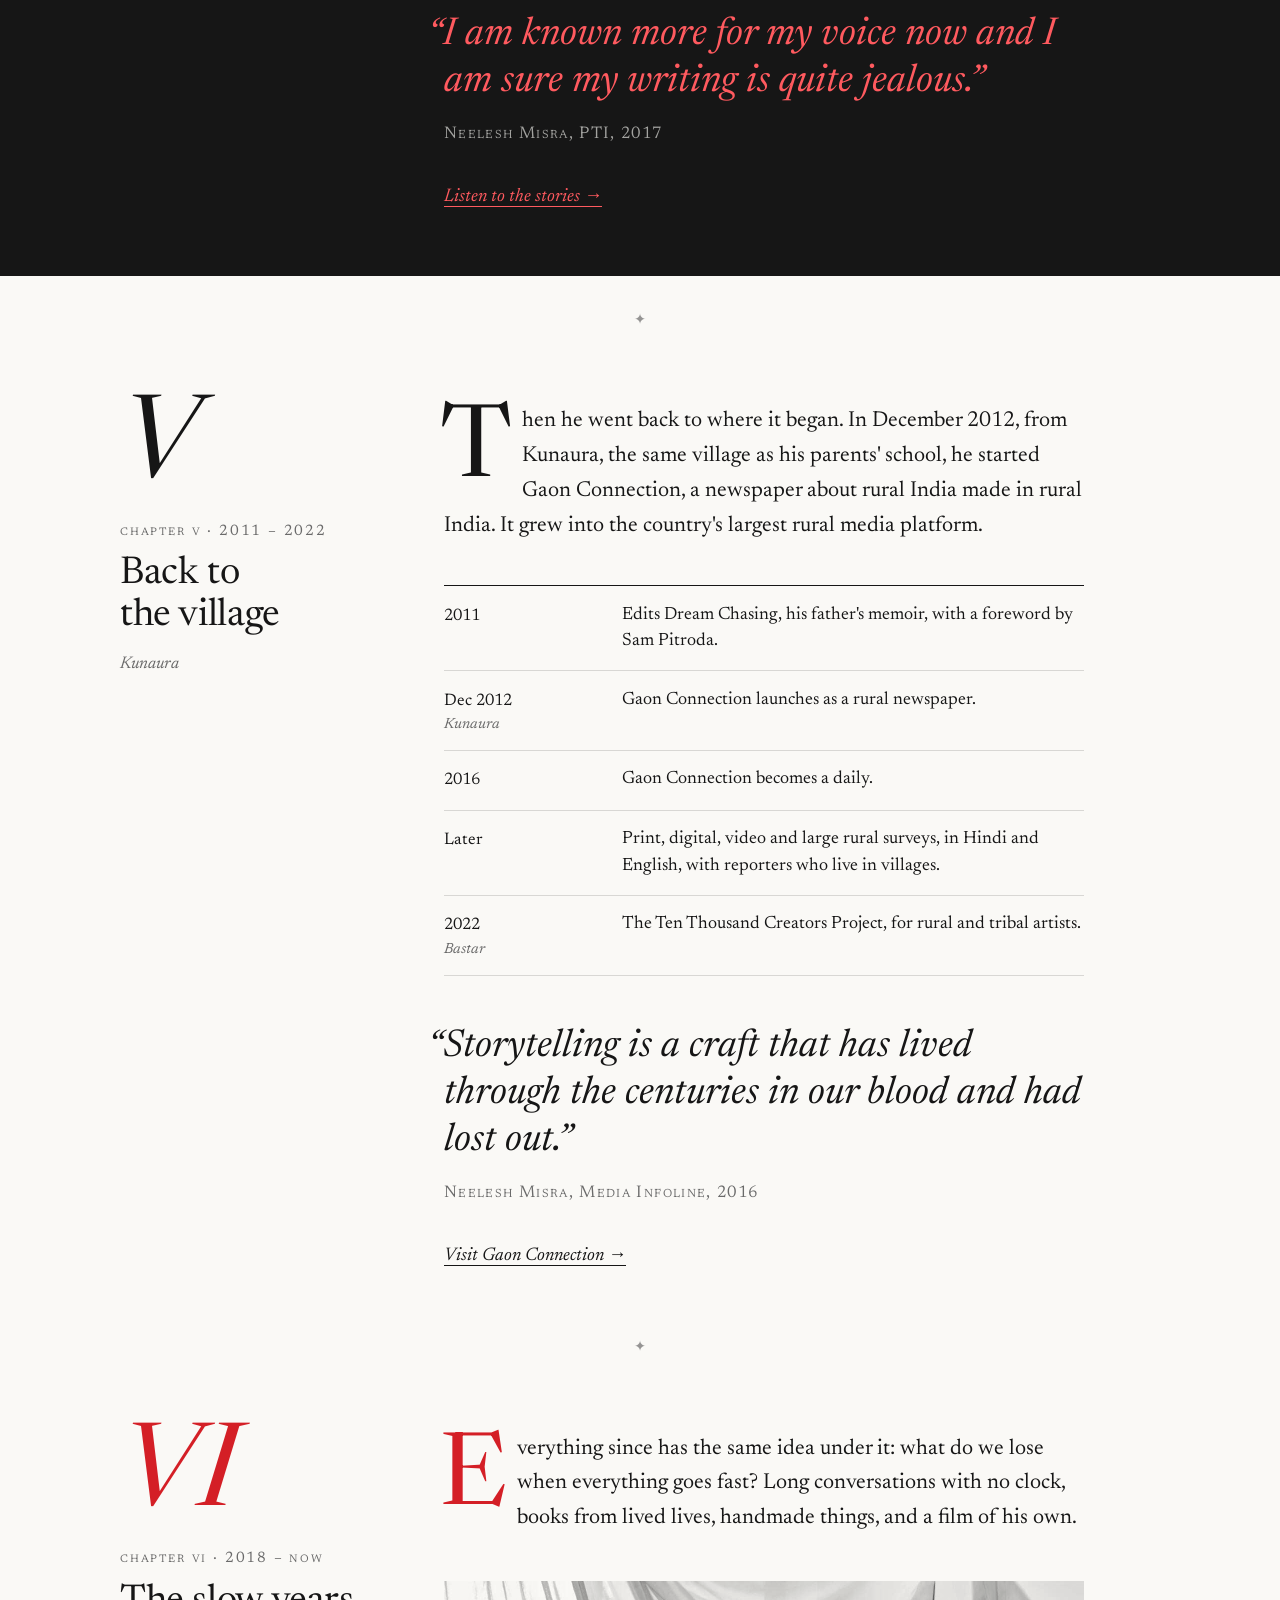
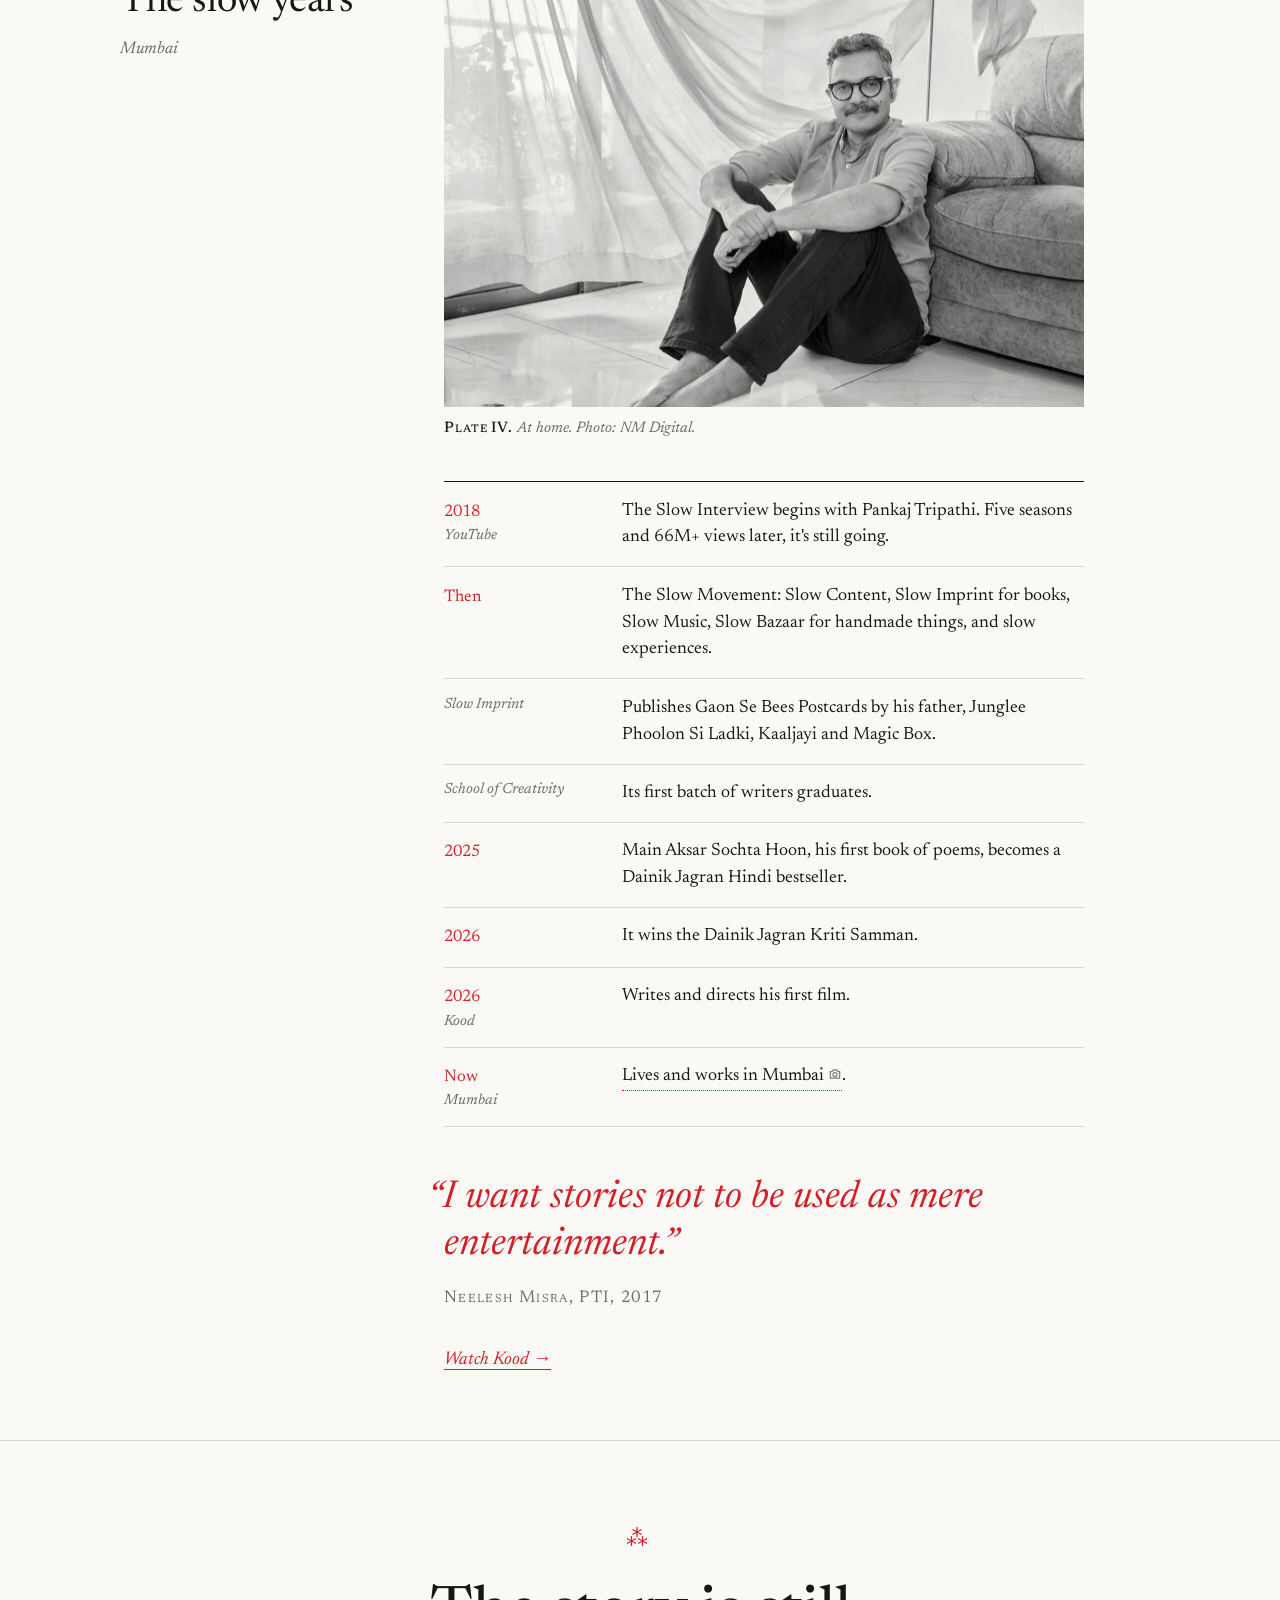
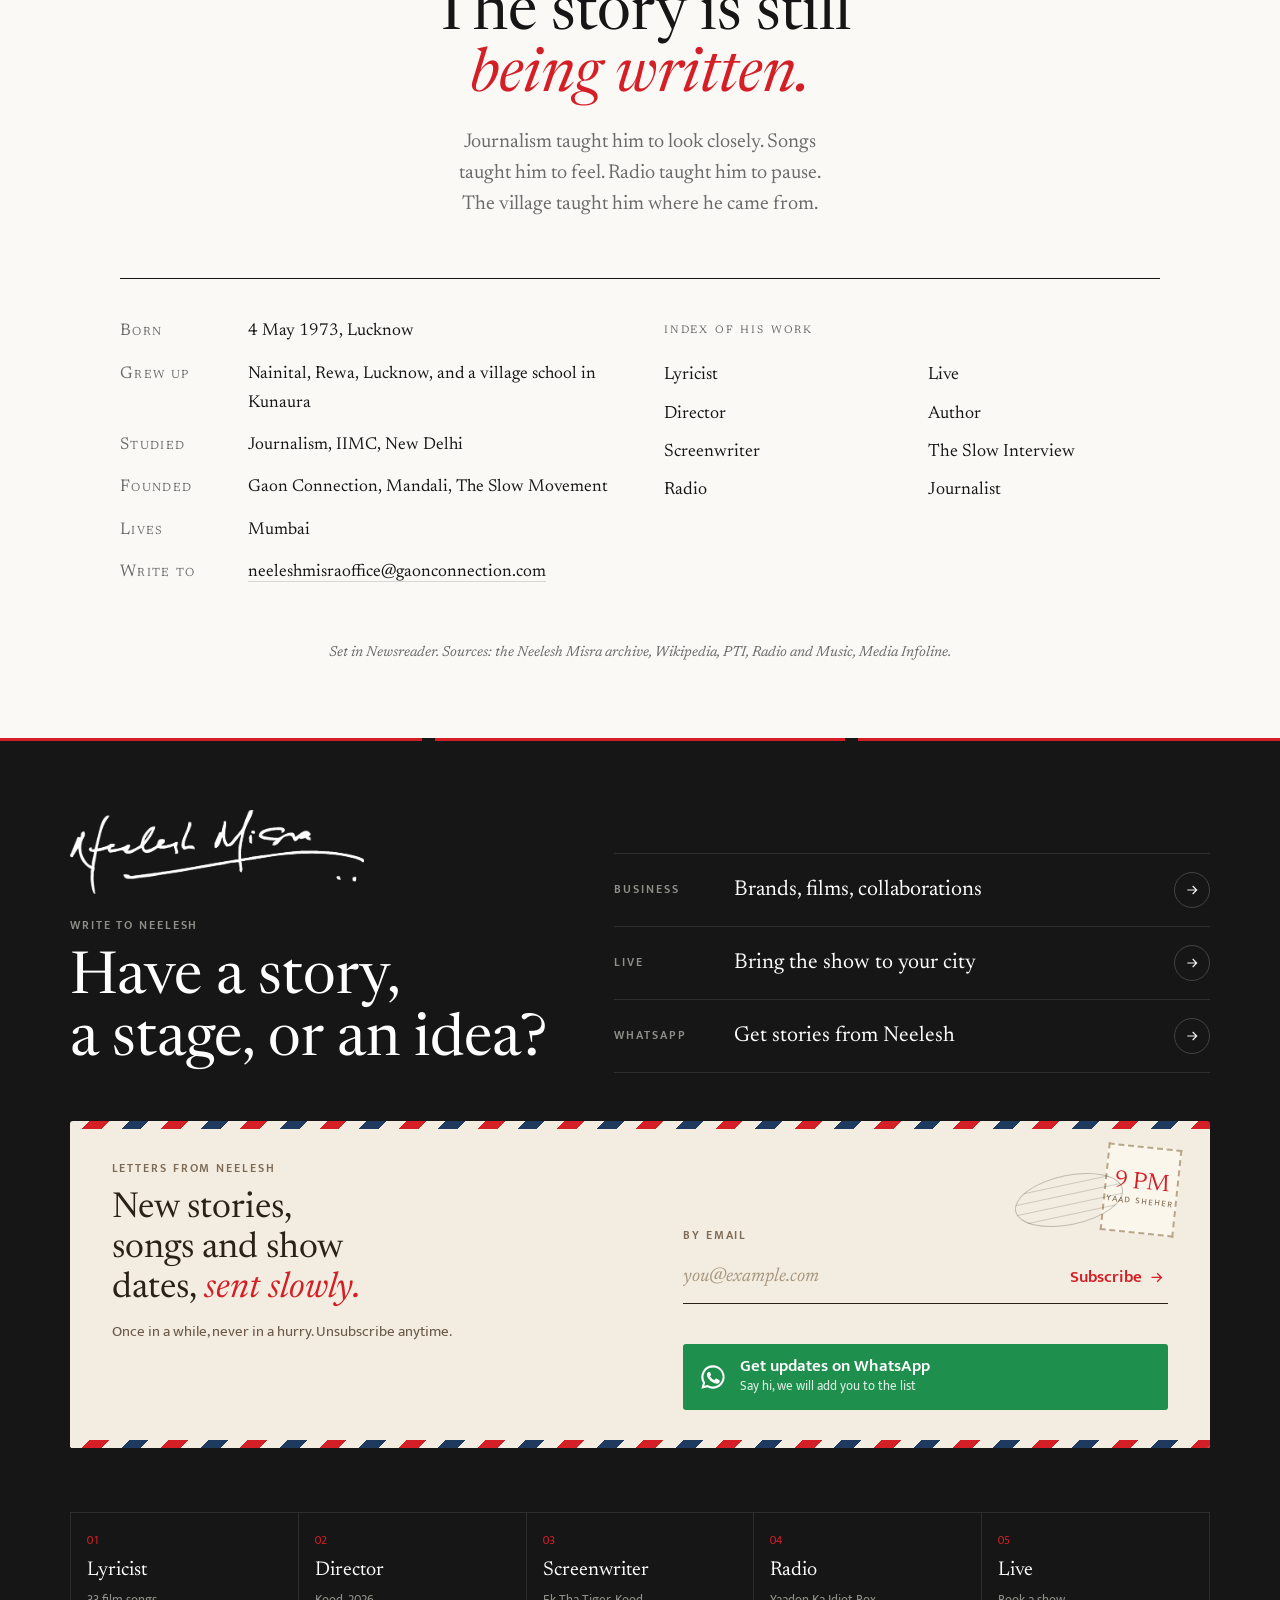
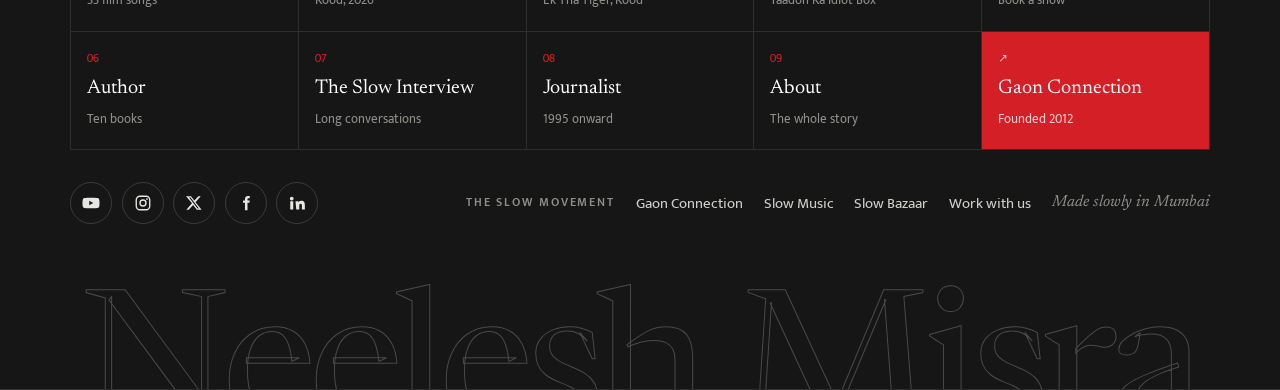
==== commit f2647098: "About: event keywords open a credited photo of Neelesh on hover (tap on phones) Co-Authored-By: Clau" ====
--- a/about/index.html
+++ b/about/index.html
@@ -86,59 +86,61 @@
     m:[["1995","New York","Starts at India Abroad, a paper for Indians abroad, then joins the Associated Press."],
        ["1996","Charkhi Dadri","Reports the deadliest mid-air collision in Indian airspace: 349 people dead."],
        ["1990s","Delhi","Follows Bofors, Chandraswami and P. V. Narasimha Rao through the decade."],
-       ["1999","Kargil","Reports the war from the front, in a bulletproof jacket."],
+       ["1999","Kargil","Reports the war from the front, in a [[bulletproof jacket|kargil]]."],
        ["1999","Odisha","The super cyclone flattens the coast. He stays with the story."],
-       ["2000","Kandahar","IC-814 is hijacked for 173 hours. His book 173 Hours in Captivity is the first full account.","173-hours.jpg"],
+       ["2000","Kandahar","IC-814 is hijacked for 173 hours. His book [[173 Hours in Captivity|173]] is the first full account.","173-hours.jpg"],
        ["2001","Kathmandu","End of the Line, on the killing of Nepal's royal family."],
-       ["2004","Andamans","Reports the Indian Ocean tsunami from the islands."],
-       ["2007 · 2009","","Ramnath Goenka Award for Excellence in Journalism, and the K. C. Kulish Memorial Award."],
+       ["2004","Andamans","Reports the Indian Ocean [[tsunami|tsunami]] from the islands."],
+       ["2007 · 2009","","[[Ramnath Goenka Award|goenka]] for Excellence in Journalism, and the K. C. Kulish Memorial Award."],
        ["2009 · 2010","","India Yatra, and The Absent State with Rahul Pandita. Senior Roving Editor at the Hindustan Times."]]},
    {mood:"song",span:"2003 – 2025",title:"Words for songs",where:"Mumbai",
     lede:"In Mumbai to research a book, he met Mahesh Bhatt. The first song he wrote for a film, Jaadu Hai Nasha Hai, became one of the songs of 2003. Thirty-odd films followed, and a band of his own.",
-    m:[["2003","Jism","Jaadu Hai Nasha Hai, his first film song."],
+    m:[["2003","Jism","[[Jaadu Hai Nasha Hai|jism]], his first film song."],
        ["2005 – 06","Rog · Gangster · Woh Lamhe","Maine Dil Se Kaha, Lamha Lamha, Kya Mujhe Pyaar Hai."],
-       ["2010","Kala Ghoda","Starts A Band Called Nine with Shilpa Rao and Amartya Rahut: songs with stories between them."],
-       ["2011","Rewind","The band's first album wins the GIMA Award for Best Music Debut. Same year: Bodyguard, Ready, Dil Toh Baccha Hai Ji."],
-       ["2012","Ek Tha Tiger","Co-writes the screenplay with Kabir Khan, and writes Banjaara. Also Kyon for Barfi!"],
-       ["2017","Jagga Jasoos","Jhumritalaiyya. The album wins Listeners' Choice at the Mirchi Music Awards."],
+       ["2010","Kala Ghoda","Starts [[A Band Called Nine|band]] with Shilpa Rao and Amartya Rahut: songs with stories between them."],
+       ["2011","Rewind","The band's first album wins the [[GIMA Award|gima]] for Best Music Debut. Same year: Bodyguard, Ready, Dil Toh Baccha Hai Ji."],
+       ["2012","Ek Tha Tiger","Co-writes the screenplay of [[Ek Tha Tiger|tiger]] with Kabir Khan, and writes Banjaara. Also Kyon for Barfi!"],
+       ["2017","Jagga Jasoos","Jhumritalaiyya. The album wins Listeners' Choice at the [[Mirchi Music Awards|mirchi]]."],
        ["2021","Pagglait","Phire Faqeera and Thode Kam Ajnabi."],
-       ["2025","Metro… In Dino","Mann Ye Mera."]],
+       ["2025","Metro… In Dino","[[Mann Ye Mera|metro]]."]],
     link:["../lyrics/","Open the songbook"]},
    {mood:"night",span:"2011 – 2020",title:"Nine o'clock in Yaad Sheher",where:"Yaad Sheher",
     lede:"In 2011 he did something FM radio had stopped doing. He slowed it down. Every night on 92.7 BIG FM he told one story from a small town he made up, Yaad Sheher, and millions of people switched off the television to listen.",
     img:["../nm-recording-studio.jpg","Recording his stories","Photo: NM Digital"],
     q:["I am known more for my voice now and I am sure my writing is quite jealous.","PTI, 2017"],
-    m:[["2011","92.7 BIG FM","Yaadon Ka Idiot Box goes on air. It runs for nine years."],
-       ["2011","Mumbai","Founds Mandali, a community of writers who write the stories with him."],
-       ["2012","","Golden Mikes Award for Yaadon Ka Idiot Box."],
-       ["2013","Westland","The stories become books: Yaad Sheher, volumes one and two."],
-       ["2016","Red FM","The Neelesh Misra Show."],
-       ["2018","Kahaani Express","Stories from writers across India, on digital audio."],
-       ["And","On stage","Live storytelling shows in cities across India."]],
+    m:[["2011","92.7 BIG FM","[[Yaadon Ka Idiot Box|ykib]] goes on air. It runs for nine years."],
+       ["2011","Mumbai","Founds [[Mandali|mandali]], a community of writers who write the stories with him."],
+       ["2012","","[[Golden Mikes Award|goldenmikes]] for Yaadon Ka Idiot Box."],
+       ["2013","Westland","The stories become books: [[Yaad Sheher|yaadsheher]], volumes one and two."],
+       ["2016","Red FM","[[The Neelesh Misra Show|redfm]]."],
+       ["2018","Kahaani Express","[[Stories from writers across India|kahaani]], on digital audio."],
+       ["And","On stage","[[Live storytelling shows|live]] in cities across India."]],
     link:["../radio/","Listen to the stories"]},
    {mood:"earth",span:"2011 – 2022",title:"Back to the village",where:"Kunaura",
     lede:"Then he went back to where it began. In December 2012, from Kunaura, the same village as his parents' school, he started Gaon Connection, a newspaper about rural India made in rural India. It grew into the country's largest rural media platform.",
     q:["Storytelling is a craft that has lived through the centuries in our blood and had lost out.","Media Infoline, 2016"],
     m:[["2011","","Edits Dream Chasing, his father's memoir, with a foreword by Sam Pitroda."],
-       ["Dec 2012","Kunaura","Gaon Connection launches as a rural newspaper."],
+       ["Dec 2012","Kunaura","[[Gaon Connection|gaon]] launches as a rural newspaper."],
        ["2016","","Gaon Connection becomes a daily."],
        ["Later","","Print, digital, video and large rural surveys, in Hindi and English, with reporters who live in villages."],
-       ["2022","Bastar","The Ten Thousand Creators Project, for rural and tribal artists."]],
+       ["2022","Bastar","The [[Ten Thousand Creators Project|tenk]], for rural and tribal artists."]],
     link:["https://www.gaonconnection.com/","Visit Gaon Connection"]},
    {mood:"slow",span:"2018 – now",title:"The slow years",where:"Mumbai",
     lede:"Everything since has the same idea under it: what do we lose when everything goes fast? Long conversations with no clock, books from lived lives, handmade things, and a film of his own.",
     img:["home-seated.jpg","At home","Photo: NM Digital"],
     q:["I want stories not to be used as mere entertainment.","PTI, 2017"],
-    m:[["2018","YouTube","The Slow Interview begins with Pankaj Tripathi. Five seasons and 66M+ views later, it's still going."],
+    m:[["2018","YouTube","[[The Slow Interview|slowinterview]] begins with Pankaj Tripathi. Five seasons and 66M+ views later, it's still going."],
        ["Then","","The Slow Movement: Slow Content, Slow Imprint for books, Slow Music, Slow Bazaar for handmade things, and slow experiences."],
        ["","Slow Imprint","Publishes Gaon Se Bees Postcards by his father, Junglee Phoolon Si Ladki, Kaaljayi and Magic Box."],
        ["","School of Creativity","Its first batch of writers graduates."],
-       ["2025","","Main Aksar Sochta Hoon, his first book of poems, becomes a Dainik Jagran Hindi bestseller."],
-       ["2026","","It wins the Dainik Jagran Kriti Samman."],
-       ["2026","Kood","Writes and directs his first film."],
-       ["Now","Mumbai","Lives and works in Mumbai."]],
+       ["2025","","[[Main Aksar Sochta Hoon|mash]], his first book of poems, becomes a Dainik Jagran Hindi bestseller."],
+       ["2026","","It wins the [[Dainik Jagran Kriti Samman|kriti]]."],
+       ["2026","Kood","Writes and directs [[his first film|kood]]."],
+       ["Now","Mumbai","[[Lives and works in Mumbai|home]]."]],
     link:["../films/","Watch Kood"]}
   ];
+  var PH=NM.eventPhotos||{};
+  function kw(t){return t.replace(/\[\[([^|\]]+)\|([^\]]+)\]\]/g,function(_,w,k){return PH[k]?'<button type="button" class="kw" data-ph="'+k+'" aria-expanded="false">'+w+'<span class="kw-cam" aria-hidden="true"></span></button>':w})}
   var ROMAN=["I","II","III","IV","V","VI"],TONE=["sienna","olive","ink","night","olive","sienna"];
   var FROM=[1972,1995,2003,2011,2011,2018],TO=[1994,2010,2025,2020,2022,2026],Y0=1972,Y1=2026;
   function yr(s){var m=String(s).match(/\d{4}/);return m?+m[0]:null}
@@ -153,7 +155,7 @@
       '<div class="bk-text">'+
        '<p class="bk-lede"><span class="bk-drop">'+first+'</span>'+lede.slice(1)+'</p>'+
        (c.img?'<figure class="bk-plate"><img src="'+IMG+c.img[0]+'" alt="'+E(c.img[1])+'" loading="lazy"><figcaption><b>Plate '+["","","II","III","IV","V","VI","VII"][plate++]+'.</b> '+E(c.img[1])+'.'+(c.img[2]?' '+E(c.img[2])+'.':'')+'</figcaption></figure>':'')+
-       '<dl class="bk-alm">'+c.m.map(function(m){var y=yr(m[0]);return '<div class="bk-row"'+(y?' data-y="'+y+'"':'')+'><dt><span>'+E(m[0])+'</span>'+(m[1]?'<em>'+E(m[1])+'</em>':'')+'</dt><dd>'+E(m[2])+(m[3]?'<img class="bk-inset" src="'+IMG+m[3]+'" alt="" loading="lazy">':'')+'</dd></div>'}).join("")+'</dl>'+
+       '<dl class="bk-alm">'+c.m.map(function(m){var y=yr(m[0]);return '<div class="bk-row"'+(y?' data-y="'+y+'"':'')+'><dt><span>'+E(m[0])+'</span>'+(m[1]?'<em>'+E(m[1])+'</em>':'')+'</dt><dd>'+kw(E(m[2]))+(m[3]?'<img class="bk-inset" src="'+IMG+m[3]+'" alt="" loading="lazy">':'')+'</dd></div>'}).join("")+'</dl>'+
        (c.q?'<blockquote class="bk-pull"><p>'+E(c.q[0])+'</p><cite>Neelesh Misra, '+E(c.q[1])+'</cite></blockquote>':'')+
        (c.link?'<p class="bk-more"><a href="'+c.link[0]+'">'+E(c.link[1])+' →</a></p>':'')+
       '</div></div></article>'+(i<CH.length-1?'<p class="bk-break" aria-hidden="true">✦</p>':'');
@@ -176,6 +178,21 @@
     mk.style.left=pc(y);mky.textContent=y;
     bands.forEach(function(b,i){b.classList.toggle("on",i===act)});
   }
+
+  /* event photos: hover a keyword (tap on phones) to see Neelesh there */
+  var pv=document.createElement("figure");pv.className="kw-pop";pv.setAttribute("role","dialog");pv.hidden=true;document.body.appendChild(pv);
+  var openK=null,hideT=0;
+  function place(el){var r=el.getBoundingClientRect(),w=pv.offsetWidth,h=pv.offsetHeight,x=Math.min(innerWidth-w-12,Math.max(12,r.left+r.width/2-w/2)),y=r.top-h-14;if(y<12)y=r.bottom+14;pv.style.left=x+"px";pv.style.top=y+"px";pv.classList.toggle("below",y>r.top)}
+  function openPh(el){var k=el.getAttribute("data-ph"),p=PH[k];if(!p)return;clearTimeout(hideT);
+    if(openK&&openK!==el)openK.setAttribute("aria-expanded","false");openK=el;el.setAttribute("aria-expanded","true");
+    pv.innerHTML='<button class="kw-x" aria-label="Close">×</button><img src="'+(p.img.indexOf("http")===0?p.img:"../"+p.img)+'" alt="'+E(p.cap)+'"><figcaption><b>'+E(p.cap)+'</b><span>Photo: '+(p.url?'<a href="'+p.url+'" target="_blank" rel="noopener">'+E(p.credit)+'</a>':E(p.credit))+'</span></figcaption>';
+    pv.hidden=false;pv.classList.remove("on");place(el);var im=NM.$("img",pv);im.onload=function(){if(openK===el)place(el)};requestAnimationFrame(function(){pv.classList.add("on")})}
+  function closePh(){if(openK)openK.setAttribute("aria-expanded","false");openK=null;pv.classList.remove("on");hideT=setTimeout(function(){pv.hidden=true},200)}
+  var fine=matchMedia("(hover:hover) and (pointer:fine)").matches;
+  if(fine){document.addEventListener("mouseover",function(e){var k=e.target.closest(".kw");if(k)openPh(k);else if(openK&&!e.target.closest(".kw-pop"))closePh()})}
+  document.addEventListener("click",function(e){if(e.target.closest(".kw-x")){closePh();return}var k=e.target.closest(".kw");if(k){if(openK===k&&!fine)closePh();else openPh(k);return}if(openK&&!e.target.closest(".kw-pop"))closePh()});
+  document.addEventListener("keydown",function(e){if(e.key==="Escape")closePh()});
+  addEventListener("scroll",function(){if(openK)closePh()},{passive:true});
   addEventListener("scroll",onScroll,{passive:true});onScroll();
 };
 </script>
--- a/assets/site.css
+++ b/assets/site.css
@@ -752,3 +752,316 @@
 @media (prefers-color-scheme:dark){:root:not([data-theme="light"]) .s-bk .bk-plate img,:root:not([data-theme="light"]) .s-bk .bk-inset{mix-blend-mode:normal}:root:not([data-theme="light"]) .s-bk .bk-ch.is-night{background:#0a0a0a;border-top:1px solid var(--rule);border-bottom:1px solid var(--rule)}}
 :root[data-theme="dark"] .s-bk .bk-plate img,:root[data-theme="dark"] .s-bk .bk-inset{mix-blend-mode:normal}
 :root[data-theme="dark"] .s-bk .bk-ch.is-night{background:#0a0a0a;border-top:1px solid var(--rule);border-bottom:1px solid var(--rule)}
+
+/* =====================================================================
+   v3 (13 Nov 2026): drawings, the postcard peek, Now first, the radio set,
+   recent posts, the slow line, the footer letterbox
+   ===================================================================== */
+.nma{width:100%;height:100%;display:block}
+.nma.sm{width:18px;height:18px}
+
+/* the work: a drawing per room */
+.role{grid-template-columns:3rem 3.4rem 1fr auto 2.5rem}
+.role .r-ico{width:2.9rem;height:2.9rem;color:var(--muted);transition:color .3s,transform .5s cubic-bezier(.2,.8,.2,1)}
+.role:hover .r-ico{color:var(--accent);transform:rotate(-8deg) scale(1.08)}
+.role .peek{display:none}
+@media (max-width:900px){.role{grid-template-columns:2rem 2.4rem 1fr 1.5rem}.role .r-ico{width:2.1rem;height:2.1rem}}
+
+/* the postcard that follows the cursor over the work list */
+.peek2{position:fixed;left:0;top:0;z-index:40;pointer-events:none;width:250px;opacity:0;transition:opacity .25s;will-change:transform}
+.peek2.on{opacity:1}
+.pk-in{background:#fbf8f1;padding:9px 9px 0;box-shadow:0 1px 0 rgba(0,0,0,.05),0 18px 40px -10px rgba(40,25,10,.35),0 4px 10px rgba(40,25,10,.12);border-radius:2px;transform:scale(.92);transition:transform .35s cubic-bezier(.2,.8,.2,1)}
+.peek2.on .pk-in{transform:scale(1)}
+.pk-img{aspect-ratio:16/10;background:#d9d4c8 center/cover no-repeat;filter:sepia(.18) saturate(.9) contrast(1.02)}
+.peek2.swap .pk-img{animation:pkfade .45s ease}
+@keyframes pkfade{from{opacity:.25;filter:sepia(.6) blur(2px)}to{opacity:1}}
+.pk-cap{display:flex;align-items:center;gap:.65rem;padding:.65rem .2rem .75rem;color:#2a2622}
+.pk-ico{flex:none;width:34px;height:34px;border-radius:50%;border:1.5px solid #d41f26;color:#d41f26;padding:5px;display:grid;place-items:center;transform:rotate(-10deg)}
+.pk-cap small{display:block;font-size:.66rem;letter-spacing:.14em;text-transform:uppercase;color:#8a8278;font-weight:600;line-height:1.3}
+.pk-cap b{display:block;font-family:var(--f-disp);font-weight:400;font-style:italic;font-size:1.08rem;line-height:1.25}
+.pk-in::after{content:"";position:absolute;left:50%;top:-9px;width:64px;height:18px;margin-left:-32px;background:rgba(212,31,38,.18);transform:rotate(-3deg)}
+.pk-in{position:relative}
+@media (prefers-reduced-motion:reduce){.peek2.swap .pk-img{animation:none}}
+:root[data-theme="dark"] .pk-in{background:#ece6d8}
+@media (hover:none),(pointer:coarse){.peek2{display:none}}
+
+/* Now: right after the hero */
+.now3{background:#161616;color:#f1f1ee;padding:4.5rem 0 5rem;position:relative;overflow:hidden}
+.now3::before{content:"";position:absolute;width:60vw;height:60vw;left:-20vw;top:-30vw;background:radial-gradient(closest-side,rgba(212,31,38,.22),transparent);pointer-events:none}
+.now3 .wrap{position:relative}
+.now-up{display:grid;grid-template-columns:1.25fr 1fr;gap:1.6rem}
+.up{display:flex;flex-direction:column;background:#1e1e1e;border:1px solid #2c2c2c;color:#f1f1ee;transition:transform .35s,border-color .35s}
+.up:hover{transform:translateY(-5px);border-color:#d41f26;color:#f1f1ee}
+.up-img{position:relative;aspect-ratio:16/8;background:#0b0f1c center/cover no-repeat;overflow:hidden}
+.up:first-child .up-img{aspect-ratio:16/9}
+.up-img::after{content:"";position:absolute;inset:0;background:linear-gradient(transparent 50%,rgba(0,0,0,.5))}
+.up-tag{position:absolute;left:14px;top:14px;z-index:1;background:#d41f26;color:#fff;font-size:.7rem;letter-spacing:.14em;text-transform:uppercase;font-weight:600;padding:.25rem .6rem}
+.up-cr{position:absolute;right:10px;bottom:8px;z-index:1;font-size:.68rem;color:rgba(255,255,255,.7)}
+.up-body{padding:1.4rem 1.4rem 1.6rem;display:flex;flex-direction:column;flex:1}
+.up-when{font-size:.74rem;letter-spacing:.16em;text-transform:uppercase;color:#ff7a7e;font-weight:600}
+.up h3{font-size:clamp(1.8rem,3vw,2.6rem);line-height:1.05;margin:.5rem 0 .6rem}
+.up:first-child h3{font-style:italic}
+.up-body>p:not(.up-when){color:#b5b5b0}
+.up-cities{list-style:none;margin:1rem 0 0;padding:0;display:grid;grid-template-columns:repeat(3,1fr);gap:.5rem}
+.up-cities li{border:1px dashed #4a4a46;padding:.55rem .7rem;display:grid;line-height:1.3;position:relative}
+.up-cities li::before{content:"";position:absolute;right:-1px;top:50%;width:10px;height:10px;margin-top:-5px;border-radius:50%;background:#1e1e1e;border-left:1px dashed #4a4a46;transform:translateX(50%)}
+.up-cities b{font-family:var(--f-disp);font-weight:400;font-size:1.15rem}
+.up-cities span{font-size:.78rem;color:#9f9f9b}
+.up-cities li.soon b{color:#9f9f9b;font-style:italic}
+.up .ncta{margin-top:auto;padding-top:1.1rem}
+.now-out{margin-top:2.6rem}
+.now-out>.label{color:#9f9f9b;margin-bottom:1rem}
+.now-grid{display:grid;grid-template-columns:repeat(3,1fr);gap:1.6rem}
+.now-grid .ncard h3{font-size:1.3rem}
+@media (max-width:900px){.now-up,.now-grid{grid-template-columns:1fr}.up-cities{grid-template-columns:1fr 1fr 1fr}}
+@media (max-width:480px){.up-cities{grid-template-columns:1fr}.up-cities li::before{display:none}}
+
+/* The radio set */
+.tune{background:#f3ece0;color:#2a2219;padding:5rem 0;margin-top:4.5rem;position:relative;overflow:hidden}
+.tune::before{content:"";position:absolute;inset:0;background-image:radial-gradient(rgba(60,40,20,.08) 1px,transparent 1px);background-size:5px 5px;pointer-events:none}
+.tune-in{display:grid;grid-template-columns:1fr 1.15fr;gap:3.5rem;align-items:center;position:relative}
+.tune .label{color:#7d6b55}
+.tune h2{font-size:clamp(2.4rem,5vw,4.2rem);line-height:1;margin:.9rem 0 1.2rem;color:#2a2219}
+.tune h2 i{color:#d41f26}
+.tune-lede{font-family:var(--f-disp);font-size:1.2rem;line-height:1.5;min-height:5.4em;margin-bottom:1.2rem;color:#3d3328}
+.tune-lede b{font-weight:500}.tune-lede span{color:#8a7660;font-family:var(--f-body);font-size:.85rem;letter-spacing:.06em;margin-left:.3rem}
+.tune .lnk{color:#2a2219}
+.set{background:linear-gradient(180deg,#8a5a34,#6b4226);border-radius:22px;padding:16px 18px 18px;box-shadow:inset 0 2px 0 rgba(255,255,255,.18),inset 0 -4px 0 rgba(0,0,0,.25),0 30px 60px -20px rgba(60,30,10,.55);position:relative}
+.set::before{content:"";position:absolute;left:18%;top:-46px;width:3px;height:60px;background:linear-gradient(#c9c3b8,#8d877c);transform:rotate(-28deg);transform-origin:bottom;border-radius:2px}
+.set-top{display:flex;justify-content:space-between;align-items:center;padding:0 6px 10px;color:#f3e3c8}
+.set-brand{font-family:var(--f-disp);font-style:italic;font-size:1.1rem;letter-spacing:.02em}
+.set-led{width:9px;height:9px;border-radius:50%;background:#ff4d3d;box-shadow:0 0 10px #ff4d3d}
+.set-face{background:#efe4cf;border-radius:12px;padding:14px;display:grid;grid-template-columns:.8fr 1.6fr;gap:14px;box-shadow:inset 0 2px 6px rgba(0,0,0,.25)}
+.set-grille{border-radius:8px;background:#3a2a1c;background-image:radial-gradient(circle,#1c140d 1.6px,transparent 1.8px);background-size:8px 8px;min-height:170px}
+.set-dialbox{display:flex;flex-direction:column;gap:10px}
+.set-dial{position:relative;height:72px;background:linear-gradient(#fff8e6,#f4e6c4);border-radius:6px;border:1px solid #c7b48f;cursor:pointer;overflow:hidden;box-shadow:inset 0 0 18px rgba(255,190,90,.35)}
+.set-scale i{position:absolute;bottom:22px;width:1px;height:8px;background:#7d6b55}
+.set-scale i.b{height:16px;background:#3d3328}
+.set-scale em{position:absolute;bottom:-18px;left:50%;transform:translateX(-50%);font-style:normal;font-size:.62rem;color:#5c4d3d;font-variant-numeric:tabular-nums}
+.set-scale{position:absolute;left:6%;right:6%;top:0;bottom:0}
+.set-needle{position:absolute;top:6px;bottom:6px;width:2px;background:#d41f26;margin-left:-1px;box-shadow:0 0 6px rgba(212,31,38,.6);transition:left .9s cubic-bezier(.3,1.4,.5,1)}
+.set-dial .set-needle{left:20%}
+.set-scale+.set-needle{}
+.set-st{display:grid;grid-template-columns:1fr 1fr;gap:6px}
+.set-st button{text-align:left;background:#e4d6ba;border-radius:5px;padding:.4rem .6rem;line-height:1.25;border:1px solid #cdbb98;transition:.2s;color:#3d3328}
+.set-st button b{display:block;font-variant-numeric:tabular-nums;font-size:.95rem}
+.set-st button span{font-size:.74rem;color:#6b5a47}
+.set-st button:hover{background:#f3e7cd}
+.set-st button[aria-pressed="true"]{background:#2a2219;color:#f3e3c8;border-color:#2a2219}
+.set-st button[aria-pressed="true"] span{color:#d9c6a5}
+.set-knobs{display:flex;justify-content:flex-end;gap:14px;padding:12px 6px 0}
+.set-knobs span{width:30px;height:30px;border-radius:50%;background:radial-gradient(circle at 35% 30%,#f1e6d0,#a8916c);box-shadow:0 3px 6px rgba(0,0,0,.35);position:relative}
+.set-knobs span::after{content:"";position:absolute;left:50%;top:4px;width:2px;height:8px;margin-left:-1px;background:#5c4d3d}
+.set-knobs .big{width:40px;height:40px;transition:transform .9s}
+.set.hiss .set-knobs .big{transform:rotate(200deg)}
+.set.hiss .set-dial{animation:hiss .5s steps(4)}
+@keyframes hiss{0%,100%{filter:none}25%{filter:brightness(1.1) contrast(1.2)}50%{filter:brightness(.95)}75%{filter:brightness(1.08)}}
+@media (max-width:900px){.tune-in{grid-template-columns:1fr;gap:2.4rem}.set-face{grid-template-columns:1fr}.set-grille{min-height:60px}}
+:root[data-theme="dark"] .tune{background:#1d1812;color:#efe4cf}
+:root[data-theme="dark"] .tune h2,:root[data-theme="dark"] .tune .lnk{color:#efe4cf}
+:root[data-theme="dark"] .tune-lede{color:#d9c9ad}
+@media (prefers-color-scheme:dark){:root:not([data-theme="light"]) .tune{background:#1d1812;color:#efe4cf}:root:not([data-theme="light"]) .tune h2,:root:not([data-theme="light"]) .tune .lnk{color:#efe4cf}:root:not([data-theme="light"]) .tune-lede{color:#d9c9ad}}
+
+/* From the notebook */
+.posts{padding-top:4.5rem;padding-bottom:1rem}
+.posts-head{display:flex;justify-content:space-between;align-items:baseline;gap:1rem;flex-wrap:wrap}
+.posts-grid{display:grid;grid-template-columns:repeat(3,1fr);gap:2rem 1.6rem}
+.post{display:flex;flex-direction:column;gap:.9rem}
+.post-img{aspect-ratio:3/2;background:var(--panel) center/cover no-repeat;overflow:hidden;transition:transform .5s,filter .5s;filter:saturate(.9)}
+.post:hover .post-img{filter:saturate(1.05)}
+.post-img.ph{display:grid;place-items:center;color:var(--muted);background:repeating-linear-gradient(0deg,transparent 0 27px,var(--line) 27px 28px),var(--panel)}
+.post-img.ph .nma{width:64px;height:64px}
+.post h3{font-size:1.35rem;line-height:1.25;margin-top:.35rem}
+.post:hover h3{color:var(--accent)}
+.post-ex{color:var(--muted);font-size:.95rem;margin-top:.4rem;display:-webkit-box;-webkit-line-clamp:3;-webkit-box-orient:vertical;overflow:hidden}
+.post.lead{grid-column:span 2;grid-row:span 2}
+.post.lead .post-img{aspect-ratio:16/10}
+.post.lead h3{font-size:clamp(1.6rem,2.6vw,2.2rem)}
+@media (max-width:900px){.posts-grid{grid-template-columns:1fr 1fr}.post.lead{grid-column:1/-1;grid-row:auto}}
+@media (max-width:560px){.posts-grid{grid-template-columns:1fr}}
+
+/* the slow line: a marquee that takes its time */
+.slowline{overflow:hidden;border-top:1px solid var(--line);border-bottom:1px solid var(--line);margin-top:4rem;padding:1rem 0;color:var(--muted)}
+.sl-track{display:flex;width:max-content;align-items:center;gap:1.6rem;animation:slow 140s linear infinite;font-family:var(--f-disp);font-style:italic;font-size:1.35rem;white-space:nowrap}
+.sl-track i{color:var(--accent);display:inline-grid}
+.slowline:hover .sl-track{animation-play-state:paused}
+@keyframes slow{to{transform:translateX(-50%)}}
+@media (prefers-reduced-motion:reduce){.sl-track{animation:none}}
+
+/* the Slow Movement, with drawings */
+.movement .row>a{padding:1.6rem 1.2rem 1.5rem;border-right:1px solid var(--line);display:block;transition:background .3s}
+.movement .row>a:hover{background:var(--panel);color:var(--fg)}
+.mv-ico{display:block;width:44px;height:44px;color:var(--accent);margin-bottom:.9rem;transition:transform .6s cubic-bezier(.2,.8,.2,1)}
+.movement .row>a:hover .mv-ico{transform:translateY(-4px) rotate(-6deg)}
+@media (max-width:900px){.movement .row>a{border-bottom:1px solid var(--line)}}
+
+/* footer letterbox: email + WhatsApp */
+.f-sign{padding:0 0 3rem}
+.fs-card{position:relative;background:#f3ece0;color:#2a2219;display:grid;grid-template-columns:1.1fr 1fr;gap:2.4rem;padding:2.4rem 2.6rem;border-radius:3px;overflow:hidden;
+  background-image:repeating-linear-gradient(-45deg,#d41f26 0 14px,#f3ece0 14px 28px,#1f3a5f 28px 42px,#f3ece0 42px 56px);background-size:100% 8px;background-repeat:no-repeat;background-position:top}
+.fs-card::after{content:"";position:absolute;left:0;right:0;bottom:0;height:8px;background:inherit;background-position:bottom}
+.fs-say .label{color:#7d6b55}
+.fs-say h3{font-size:clamp(1.6rem,2.8vw,2.3rem);line-height:1.12;margin:.6rem 0 .6rem;color:#2a2219;max-width:16ch}
+.fs-say h3 i{color:#d41f26}
+.fs-sub{color:#6b5a47;font-size:.92rem}
+.fs-stamp{position:absolute;right:2rem;top:1.6rem;width:74px;height:88px;border:2px dashed #b9a688;display:grid;place-content:center;text-align:center;transform:rotate(6deg);background:#fbf6ec;color:#d41f26}
+.fs-stamp span{font-family:var(--f-disp);font-size:1.5rem;line-height:1}
+.fs-stamp small{font-size:.55rem;letter-spacing:.12em;text-transform:uppercase;color:#7d6b55}
+.fs-post{position:absolute;right:5.4rem;top:3.4rem;width:110px;height:50px;border-radius:50%;border:1.5px solid rgba(42,34,25,.25);background:repeating-linear-gradient(0deg,transparent 0 9px,rgba(42,34,25,.18) 9px 10px);transform:rotate(-12deg);pointer-events:none}
+.fs-form{display:grid;gap:1rem;align-content:end;padding-top:4.2rem}
+.fs-lab{font-size:.72rem;letter-spacing:.16em;text-transform:uppercase;font-weight:600;color:#7d6b55;display:block;margin-bottom:.4rem}
+.fs-row{display:flex;border-bottom:1.5px solid #2a2219}
+.fs-row input{flex:1;min-width:0;background:transparent;border:0;font:inherit;font-family:var(--f-disp);font-size:1.2rem;padding:.55rem 0;color:#2a2219;outline:0}
+.fs-row input::placeholder{color:#a8977f;font-style:italic}
+.fs-go{display:inline-flex;align-items:center;gap:.4rem;font-weight:600;color:#d41f26;padding:0 .2rem;white-space:nowrap}
+.fs-go svg{width:1em;height:1em;transition:transform .3s}
+.fs-go:hover svg{transform:translateX(4px)}
+.fs-msg{font-size:.85rem;min-height:1.3em;margin-top:.4rem;color:#2f6b3a;font-family:var(--f-disp);font-style:italic}
+.fs-mail.err .fs-msg{color:#b3261e}.fs-mail.err .fs-row{border-color:#b3261e}
+.fs-wa{display:flex;align-items:center;gap:.8rem;background:#1f8f4e;color:#fff;padding:.75rem 1rem;border-radius:3px;transition:background .25s}
+.fs-wa:hover{background:#17733e;color:#fff}
+.fs-wa svg{width:28px;height:28px;flex:none}
+.fs-wa b{display:block;font-weight:600;line-height:1.2}.fs-wa small{display:block;font-size:.8rem;opacity:.85}
+@media (max-width:900px){.fs-card{grid-template-columns:1fr;padding:2.2rem 1.4rem;gap:1.2rem}.fs-form{padding-top:0}.fs-stamp{width:58px;height:70px;right:1rem;top:1.2rem}.fs-stamp span{font-size:1.15rem}.fs-post{display:none}.fs-say h3{max-width:13ch}}
+.day-more.day-solo{max-width:var(--wrap);margin:0 auto;padding:3rem max(20px,env(safe-area-inset-left,0px));border-top:0}
+
+/* BOOKS v2: a featured book, a real shelf, 3D covers */
+.bk2-hero{display:grid;grid-template-columns:1.1fr 1fr;gap:3rem;align-items:center;padding-top:4rem;padding-bottom:4rem}
+.bk2-hero h1{font-size:var(--s5);line-height:.95;letter-spacing:-.02em;margin-top:1rem}
+.bk2-hero .lede{font-family:var(--f-disp);font-size:var(--s1);line-height:1.5;margin-top:1.4rem;max-width:36ch}
+.bk2-feat{margin-top:2.4rem;padding-top:1.6rem;border-top:1px solid var(--line)}
+.bk2-feat h2{font-size:2rem;margin:.4rem 0 .5rem}
+.bk2-feat p:not(.label){color:var(--muted);max-width:44ch}
+.bk2-acts{display:flex;gap:.8rem;flex-wrap:wrap;margin-top:1.4rem}
+.bk2-stage{position:relative;display:grid;place-items:center;min-height:520px;perspective:1600px}
+.bk2-glow{position:absolute;inset:6% 4%;background:radial-gradient(closest-side,rgba(179,38,30,.16),transparent);border-radius:50%}
+.bk3{position:relative;display:block;width:170px;aspect-ratio:2/3;transform-style:preserve-3d;transform:rotateY(-18deg) rotateX(2deg);transition:transform .6s cubic-bezier(.2,.8,.2,1)}
+.bk3-face{position:absolute;inset:0;overflow:hidden;border-radius:2px 5px 5px 2px;box-shadow:inset 4px 0 0 rgba(255,255,255,.12),inset 9px 0 8px -6px rgba(0,0,0,.45),18px 24px 40px -12px rgba(40,20,10,.5);background:var(--spine)}
+.bk3-face img{width:100%;height:100%;object-fit:cover}
+.bk3-pages{position:absolute;top:3px;bottom:3px;right:-14px;width:14px;background:repeating-linear-gradient(90deg,#f4efe4 0 1px,#ddd4c2 1px 2px);transform:rotateY(90deg);transform-origin:left;border-radius:0 2px 2px 0}
+.bk3::before{content:"";position:absolute;top:0;bottom:0;left:0;width:24px;background:var(--spine);filter:brightness(.7);transform:rotateY(-90deg);transform-origin:left}
+.bk3.big{width:min(300px,70vw);transform:rotateY(-24deg) rotateX(4deg) rotateZ(-1deg)}
+.bk2-stage:hover .bk3.big{transform:rotateY(-8deg) rotateX(2deg)}
+.bk3.mid{width:min(260px,70vw)}
+.bk2-type{position:absolute;inset:0;display:flex;flex-direction:column;padding:1.2rem 1rem 1rem 1.3rem;text-align:left}
+.bk2-type small{font-size:.62rem;letter-spacing:.18em;text-transform:uppercase;opacity:.75}
+.bk2-type b{font-family:var(--f-disp);font-weight:400;font-size:1.3rem;line-height:1.12;margin-top:auto}
+.bk3.big .bk2-type b,.bk3.mid .bk2-type b{font-size:2rem}
+.bk2-type em{font-style:normal;font-size:.72rem;letter-spacing:.12em;text-transform:uppercase;margin-top:.7rem;opacity:.9}
+.bk2-type i{font-style:normal;font-size:.62rem;opacity:.65;margin-top:auto;padding-top:1rem;border-top:1px solid currentColor}
+.bk2-ribbon{position:absolute;right:6%;top:12%;width:118px;height:118px;border-radius:50%;background:#b3261e;color:#fff;display:grid;place-content:center;text-align:center;transform:rotate(12deg);box-shadow:0 10px 24px rgba(120,20,15,.35);outline:2px dashed rgba(255,255,255,.55);outline-offset:-8px}
+.bk2-ribbon b{font-family:var(--f-disp);font-weight:400;font-size:1.15rem;line-height:1.1}
+.bk2-ribbon small{font-size:.58rem;letter-spacing:.12em;text-transform:uppercase;opacity:.85;margin-top:.3rem}
+.bk2-cup{position:absolute;left:4%;bottom:8%;width:84px;height:84px;color:var(--muted);opacity:.7}
+.bk2-shelfwrap{background:var(--panel);padding:3.5rem 0 4rem}
+.bk2-shelfhead{display:flex;justify-content:space-between;align-items:baseline;gap:1rem;flex-wrap:wrap}
+.bk2-shelf{display:flex;gap:2.2rem;align-items:flex-end;overflow-x:auto;scrollbar-width:none;padding:2.4rem 1rem 0 1.4rem;perspective:1400px}
+.bk2-shelf::-webkit-scrollbar{display:none}
+.bk2-b{flex:none;display:grid;justify-items:center;gap:.4rem;position:relative}
+.bk2-b .bk3{width:132px;transform:rotateY(-14deg)}
+.bk2-b:hover .bk3,.bk2-b[aria-current="true"] .bk3{transform:translateY(-18px) rotateY(-4deg)}
+.bk2-y{font-size:.74rem;color:var(--muted);font-variant-numeric:tabular-nums;height:1.2em}
+.bk2-b[aria-current="true"] .bk2-y{color:var(--accent);font-weight:600}
+.bk2-plank{height:18px;margin-top:-1.6rem;background:linear-gradient(#a8763f,#7c522a);border-radius:2px;box-shadow:0 14px 20px -10px rgba(60,30,10,.5);position:relative;z-index:-0}
+.bk2-plank{position:relative}
+.bk2-shelf{position:relative;z-index:1}
+.bk2-detail{display:grid;grid-template-columns:.8fr 1.2fr;gap:4rem;padding-top:4.5rem;padding-bottom:4.5rem;align-items:center;perspective:1600px}
+.bk2-d-cover{display:grid;justify-items:center;gap:1rem}
+.bk2-cr{font-size:.75rem;color:var(--muted)}
+.bk2-d-text h2{font-size:var(--s4);line-height:1.05;margin-top:.5rem}
+.bk2-d-text .hi{font-size:1.5rem;color:var(--muted);margin-top:.3rem}
+.bk2-d-text .blurb{font-family:var(--f-disp);font-size:1.4rem;line-height:1.5;margin-top:1.2rem}
+.bk2-d-text dl{display:grid;grid-template-columns:1fr 1fr;gap:1rem 2rem;margin:1.8rem 0 0;padding-top:1.4rem;border-top:1px solid var(--line)}
+.bk2-d-text dt{color:var(--muted);text-transform:uppercase;letter-spacing:.14em;font-size:.7rem;font-weight:600}
+.bk2-d-text dd{margin:.2rem 0 0;font-family:var(--f-disp);font-size:1.1rem}
+.bk2-imprint{background:#2a2219;color:#f3e3c8;padding:4.5rem 0}
+.bk2-imp-in{display:grid;grid-template-columns:auto 1fr;gap:3.5rem;align-items:center}
+.bk2-imprint .label{color:#c9a978}
+.bk2-imprint h2{font-size:var(--s3);margin:.5rem 0 1rem;color:#fff}
+.bk2-imp-lede{font-family:var(--f-disp);font-size:1.25rem;line-height:1.5;max-width:46ch;color:#e6d6b8}
+.bk2-imp-list{list-style:none;padding:0;margin:1.6rem 0 0;display:grid;grid-template-columns:repeat(4,1fr);border-top:1px solid #4a3d2e}
+.bk2-imp-list li{padding:1rem 1rem 0 0;display:grid}
+.bk2-imp-list b{font-family:var(--f-disp);font-weight:400;font-size:1.15rem;color:#fff}
+.bk2-imp-list span{font-size:.8rem;color:#b9a27e}
+.bk2-stamp{width:180px;height:210px;display:grid;place-items:center;align-content:center;gap:.4rem;border:2px dashed #c9a978;background:#f3e3c8;color:#b3261e;text-align:center;transform:rotate(-5deg);padding:1rem;outline:6px solid #2a2219;outline-offset:-12px}
+.bk2-stamp .nma{width:64px;height:64px}
+.bk2-stamp b{font-family:var(--f-disp);font-weight:400;font-size:1.4rem;color:#2a2219}
+.bk2-stamp small{font-size:.6rem;letter-spacing:.12em;text-transform:uppercase;color:#7d6b55}
+.bk2-arts{padding-top:4.5rem;padding-bottom:5rem}
+.bk2-arts-head{display:flex;align-items:center;justify-content:space-between}
+.bk2-arts-ico{width:48px;height:48px;color:var(--accent)}
+.bk2-arts-grid{display:grid;grid-template-columns:repeat(3,1fr);gap:1.4rem}
+.bk2-art{display:flex;flex-direction:column;gap:.5rem;padding:1.4rem 1.4rem 1.3rem;background:var(--bg);border:1px solid var(--line);background-image:repeating-linear-gradient(0deg,transparent 0 31px,var(--line) 31px 32px);background-position:0 12px;transition:transform .3s,box-shadow .3s}
+.bk2-art:hover{transform:translateY(-4px) rotate(-.4deg);box-shadow:0 18px 30px -18px rgba(60,30,10,.4);color:var(--fg)}
+.bk2-art h3{font-size:1.3rem;line-height:1.3;flex:1}
+.bk2-art .lnk{align-self:flex-start}
+@media (max-width:900px){.bk2-hero,.bk2-detail,.bk2-imp-in{grid-template-columns:1fr}.bk2-stage{min-height:420px;order:-1}.bk2-imp-list{grid-template-columns:1fr 1fr}.bk2-arts-grid{grid-template-columns:1fr}.bk2-detail{gap:2rem}.bk2-stamp{width:150px;height:170px}}
+.bk2-y{order:-1}
+.bk2-art{background-image:none;border-top:3px solid var(--accent)}
+
+/* LIVE v2: marquee sign, tickets, film strip, four acts */
+.marquee-sign{display:inline-grid;position:relative;padding:1rem 1.6rem;margin-bottom:1.6rem;background:#5a1014;border-radius:6px;text-align:center;transform:rotate(-2deg)}
+.marquee-sign b{font-family:var(--f-disp);font-weight:400;font-size:1.6rem;line-height:1;color:#ffd8a8;letter-spacing:.06em;text-transform:uppercase}
+.marquee-sign em{font-size:.7rem;letter-spacing:.2em;text-transform:uppercase;color:#e3b9b4;font-style:normal;margin-top:.3rem}
+.bulbs{position:absolute;inset:4px;pointer-events:none;display:flex;flex-wrap:wrap;justify-content:space-between;align-content:space-between}
+.bulbs i{width:6px;height:6px;border-radius:50%;background:#ffe9c4;box-shadow:0 0 6px #ffd08a;animation:bulb 1s var(--d) infinite alternate}
+.bulbs{display:block}
+.bulbs i{position:absolute}
+@keyframes bulb{from{opacity:.35}to{opacity:1}}
+@media (prefers-reduced-motion:reduce){.bulbs i{animation:none}}
+.lv-tickets{padding:3.5rem 0 4rem;background:#6b1519}
+.lv-head{display:flex;justify-content:space-between;align-items:baseline;gap:1rem;flex-wrap:wrap}
+.lv-head p{color:var(--muted);max-width:44ch}
+.tix{display:grid;grid-template-columns:repeat(3,1fr);gap:1.4rem}
+.tix1{display:grid;grid-template-columns:1fr auto;background:#fbf1ea;color:#3a0c0f;border-radius:6px;position:relative;filter:drop-shadow(0 14px 20px rgba(0,0,0,.3));transition:transform .35s}
+.tix1:hover{transform:rotate(-1.2deg) translateY(-4px)}
+.tix-main{padding:1.3rem 1.3rem 1.2rem;border-right:2px dashed #d9b9a8}
+.tix-k{font-size:.62rem;letter-spacing:.18em;text-transform:uppercase;color:#a0574f;font-weight:600}
+.tix1 h3{font-size:2rem;line-height:1.05;margin:.4rem 0 .2rem}
+.tix-when{font-family:var(--f-disp);font-style:italic;color:#7d1a1f}
+.tix-stub{display:grid;align-content:space-between;justify-items:center;padding:1rem .9rem;writing-mode:vertical-rl;transform:rotate(180deg);gap:1rem}
+.tix-no{font-size:.66rem;letter-spacing:.14em;color:#a0574f;font-variant-numeric:tabular-nums}
+.tix-stub a{font-weight:600;font-size:.85rem;color:#7d1a1f;border-bottom:1px solid currentColor}
+.tix1::before,.tix1::after{content:"";position:absolute;width:20px;height:20px;border-radius:50%;background:#6b1519;right:calc(3.1rem - 10px)}
+.tix1::before{top:-10px}.tix1::after{bottom:-10px}
+.tix1.open{background:transparent;color:var(--fg);border:1.5px dashed #c9707a;filter:none}
+.tix1.open .tix-main{border-color:#c9707a}.tix1.open .tix-k,.tix1.open .tix-no{color:var(--muted)}.tix1.open .tix-when,.tix1.open .tix-stub a{color:var(--accent)}
+.tix1.open::before,.tix1.open::after{display:none}
+.lv-strip{background:#140405;padding:1.6rem 0;overflow:hidden;border-top:10px dotted #3a1215;border-bottom:10px dotted #3a1215}
+.film{display:flex;gap:1rem;width:max-content;animation:slow 90s linear infinite}
+.film figure{margin:0;width:340px;flex:none;position:relative}
+.film img{width:100%;aspect-ratio:3/2;object-fit:cover;filter:sepia(.25) contrast(1.05)}
+.film figcaption{position:absolute;right:6px;bottom:4px;font-size:.62rem;color:rgba(255,255,255,.75);text-shadow:0 1px 2px #000}
+.lv-strip:hover .film{animation-play-state:paused}
+.lv-acts{padding-top:4.5rem;padding-bottom:1rem}
+.acts4{list-style:none;padding:0;margin:0;display:grid;grid-template-columns:repeat(4,1fr);gap:0;border-top:1px solid var(--line)}
+.acts4 li{padding:1.6rem 1.3rem 1.4rem 0;border-right:1px solid var(--line);margin-right:1.3rem}
+.acts4 li:last-child{border-right:0;margin-right:0}
+.a4-ico,.f-ico{display:block;width:46px;height:46px;color:var(--accent);margin-bottom:1rem}
+.a4-n{font-size:.7rem;letter-spacing:.2em;text-transform:uppercase;color:var(--muted);font-weight:600}
+.acts4 h3{font-size:1.45rem;margin:.3rem 0 .5rem}
+.acts4 p{color:var(--muted);font-size:.95rem}
+#formats{padding-top:3.5rem}
+#formats .formats{padding-top:0}
+.lv-bring{background:#5a1014;padding:4rem 0}
+.lv-bring-in{display:grid;grid-template-columns:1fr 1fr;gap:3rem;align-items:center}
+.lv-bring h2{font-size:clamp(2.2rem,4.4vw,3.6rem);line-height:1.05;margin:.6rem 0 1rem}
+.lv-bring h2 i{color:var(--accent)}
+.lv-bring p:not(.label){color:var(--muted);max-width:40ch;margin-bottom:1.6rem}
+.lv-bring-art img{width:100%;border-radius:4px;box-shadow:0 30px 60px rgba(0,0,0,.4)}
+@media (max-width:900px){.tix,.acts4,.lv-bring-in{grid-template-columns:1fr}.acts4 li{border-right:0;margin-right:0;border-bottom:1px solid var(--line)}.film figure{width:240px}}
+.lv-bring .btn.solid{color:#5a1014}.lv-bring .btn.solid:hover{color:var(--bg)}
+
+/* About: keywords that open a photo of Neelesh at that event */
+.kw{font:inherit;color:inherit;display:inline;padding:0;border-bottom:1.5px dotted var(--sienna,var(--accent));cursor:pointer;transition:color .2s,background .2s;text-align:inherit}
+.kw:hover,.kw[aria-expanded="true"]{color:var(--sienna,var(--accent));background:color-mix(in srgb,var(--sienna,#d41f26) 8%,transparent)}
+.kw-cam{display:inline-block;width:.8em;height:.8em;margin-left:.25em;vertical-align:-.05em;background:currentColor;opacity:.55;-webkit-mask:url("data:image/svg+xml,%3Csvg xmlns='http://www.w3.org/2000/svg' viewBox='0 0 24 24' fill='none' stroke='black' stroke-width='2'%3E%3Cpath d='M4 8h3l2-3h6l2 3h3v11H4z'/%3E%3Ccircle cx='12' cy='13' r='3.5'/%3E%3C/svg%3E") center/contain no-repeat;mask:url("data:image/svg+xml,%3Csvg xmlns='http://www.w3.org/2000/svg' viewBox='0 0 24 24' fill='none' stroke='black' stroke-width='2'%3E%3Cpath d='M4 8h3l2-3h6l2 3h3v11H4z'/%3E%3Ccircle cx='12' cy='13' r='3.5'/%3E%3C/svg%3E") center/contain no-repeat}
+.kw-pop{position:fixed;z-index:60;margin:0;width:min(300px,calc(100vw - 24px));background:#fbf8f1;padding:9px 9px 0;box-shadow:0 22px 50px -14px rgba(40,25,10,.45),0 4px 10px rgba(40,25,10,.15);border-radius:2px;opacity:0;transform:translateY(6px) rotate(-1.5deg);transition:opacity .2s,transform .3s cubic-bezier(.2,.8,.2,1);color:#2a2622}
+.kw-pop.on{opacity:1;transform:translateY(0) rotate(-1.5deg)}
+.kw-pop img{width:100%;max-height:320px;object-fit:cover;filter:sepia(.12)}
+.kw-pop figcaption{padding:.6rem .2rem .7rem;display:grid;gap:.2rem}
+.kw-pop b{font-family:var(--f-disp);font-weight:400;font-style:italic;font-size:1rem;line-height:1.3}
+.kw-pop span{font-size:.7rem;letter-spacing:.04em;color:#8a8278}
+.kw-pop a{color:#b3261e;border-bottom:1px solid currentColor}
+.kw-x{position:absolute;right:14px;top:14px;width:28px;height:28px;border-radius:50%;background:rgba(0,0,0,.55);color:#fff;font-size:1.1rem;line-height:1;display:none}
+@media (hover:none),(pointer:coarse){.kw-x{display:grid;place-items:center}}
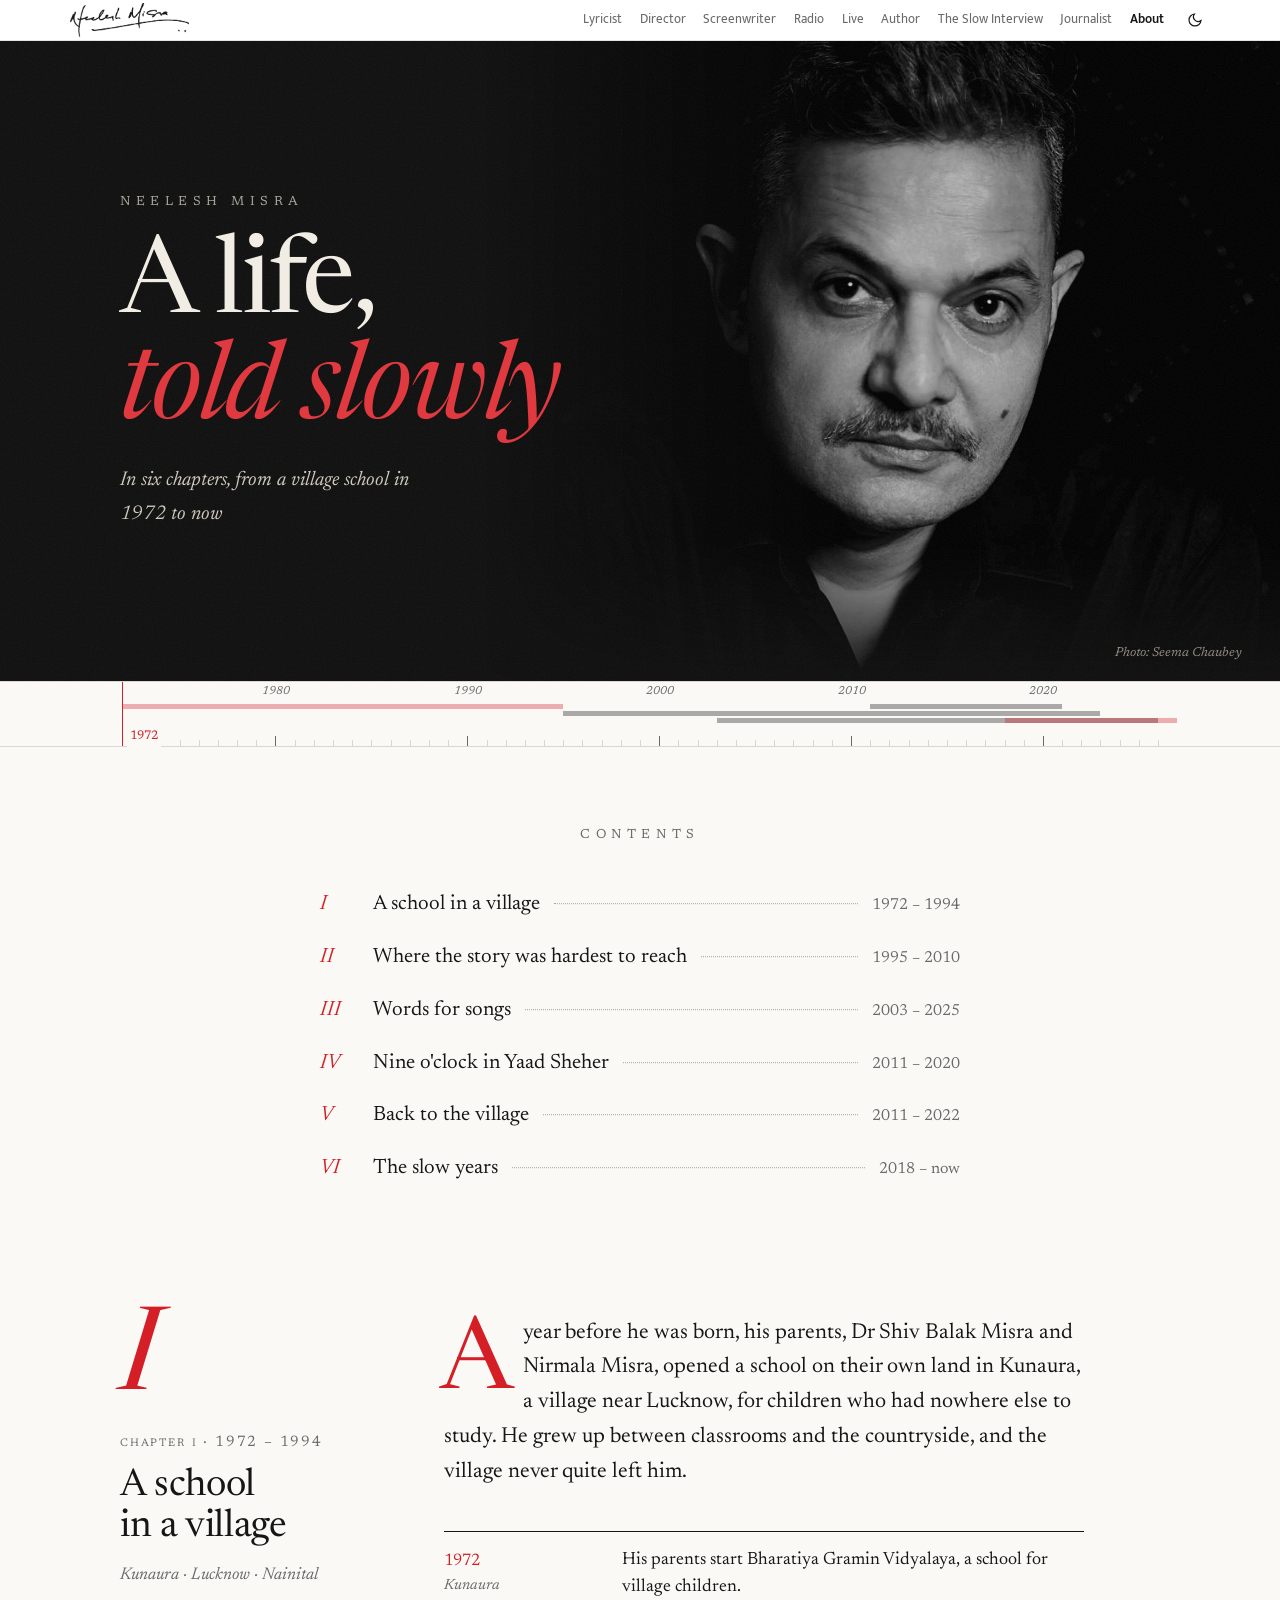
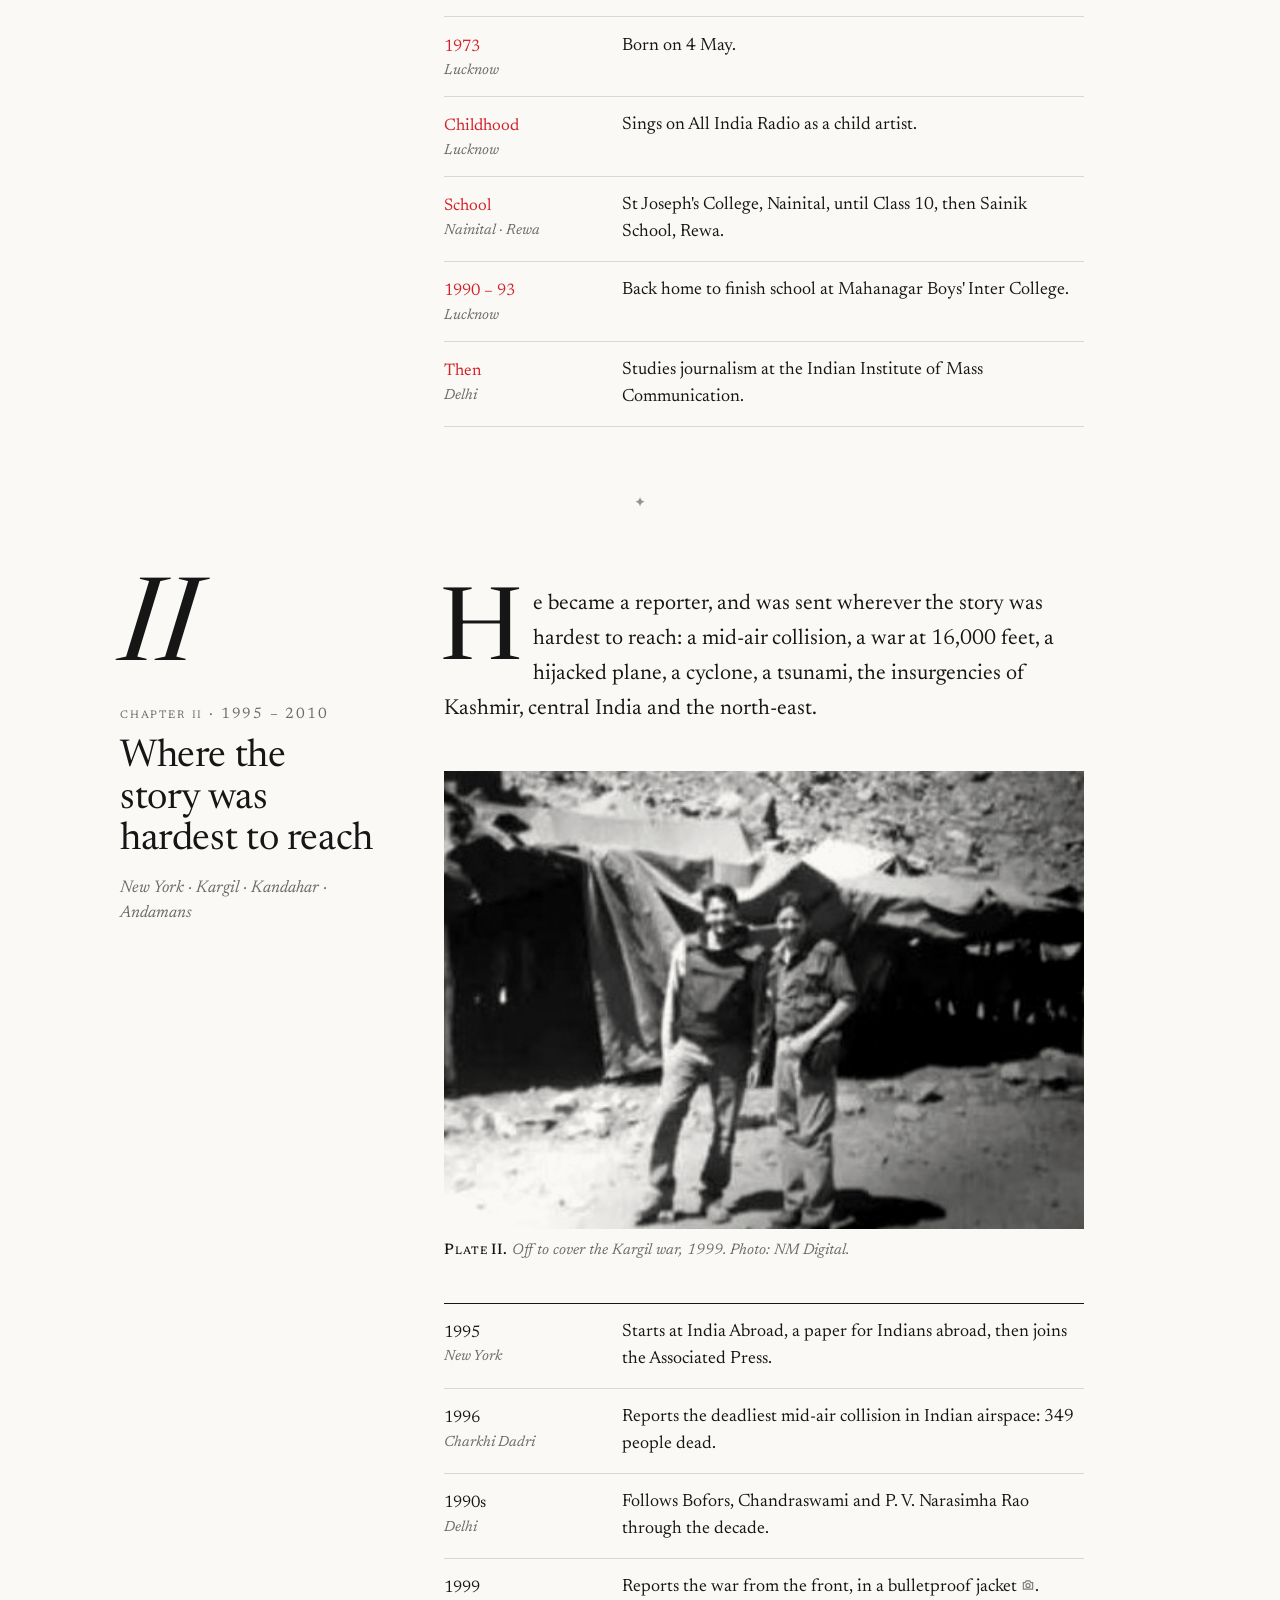
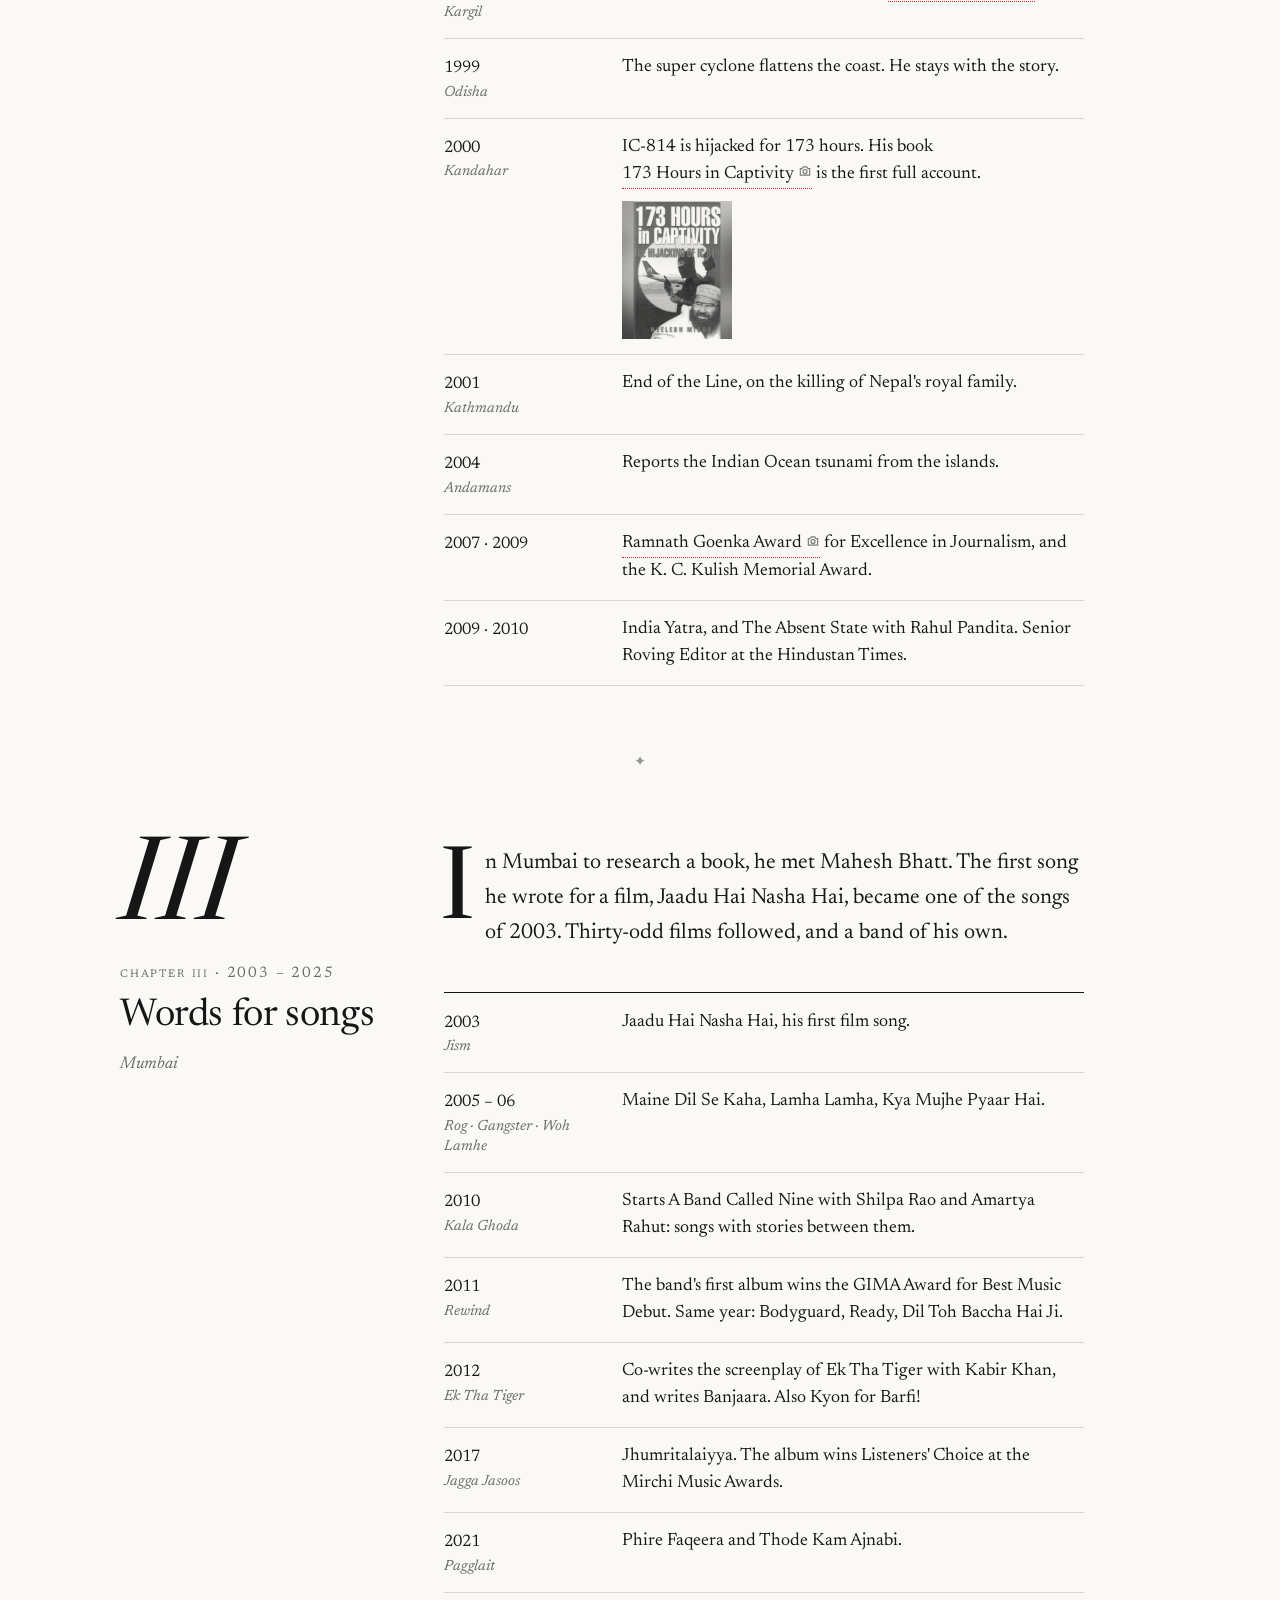
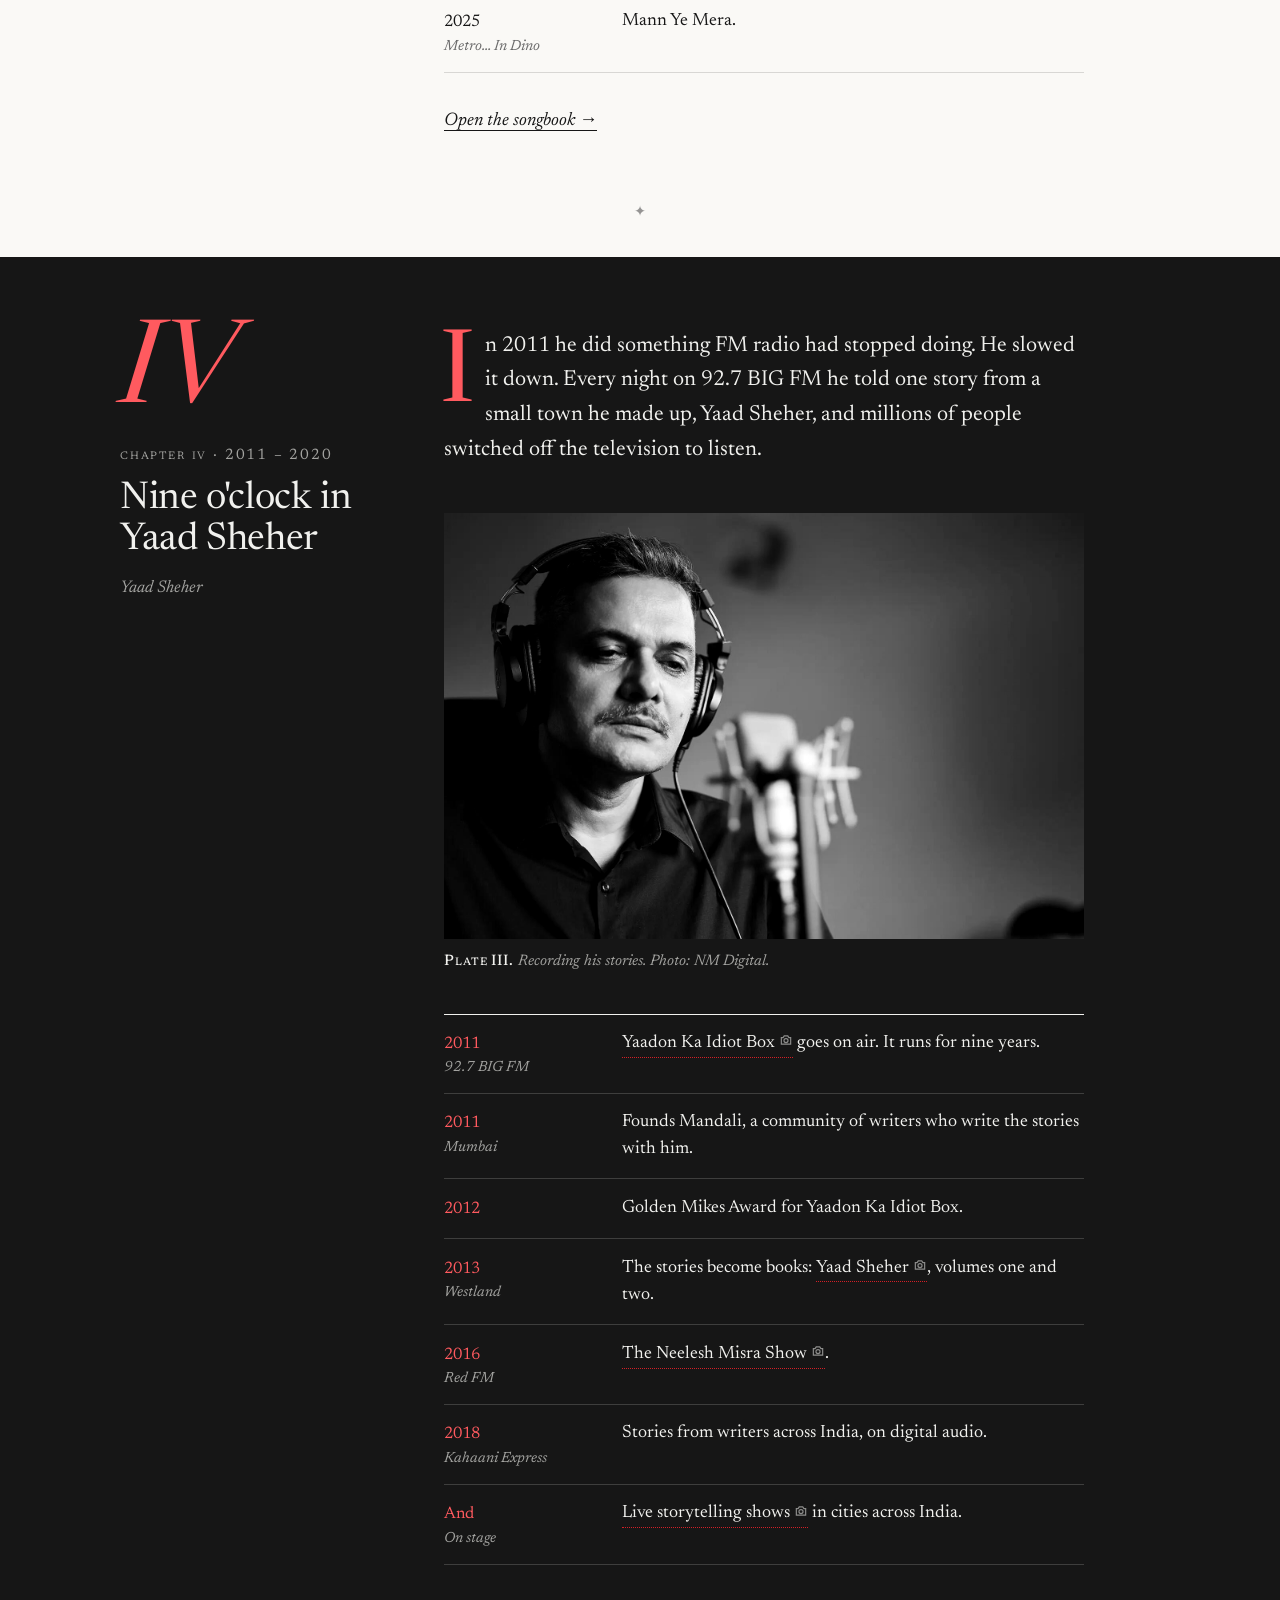
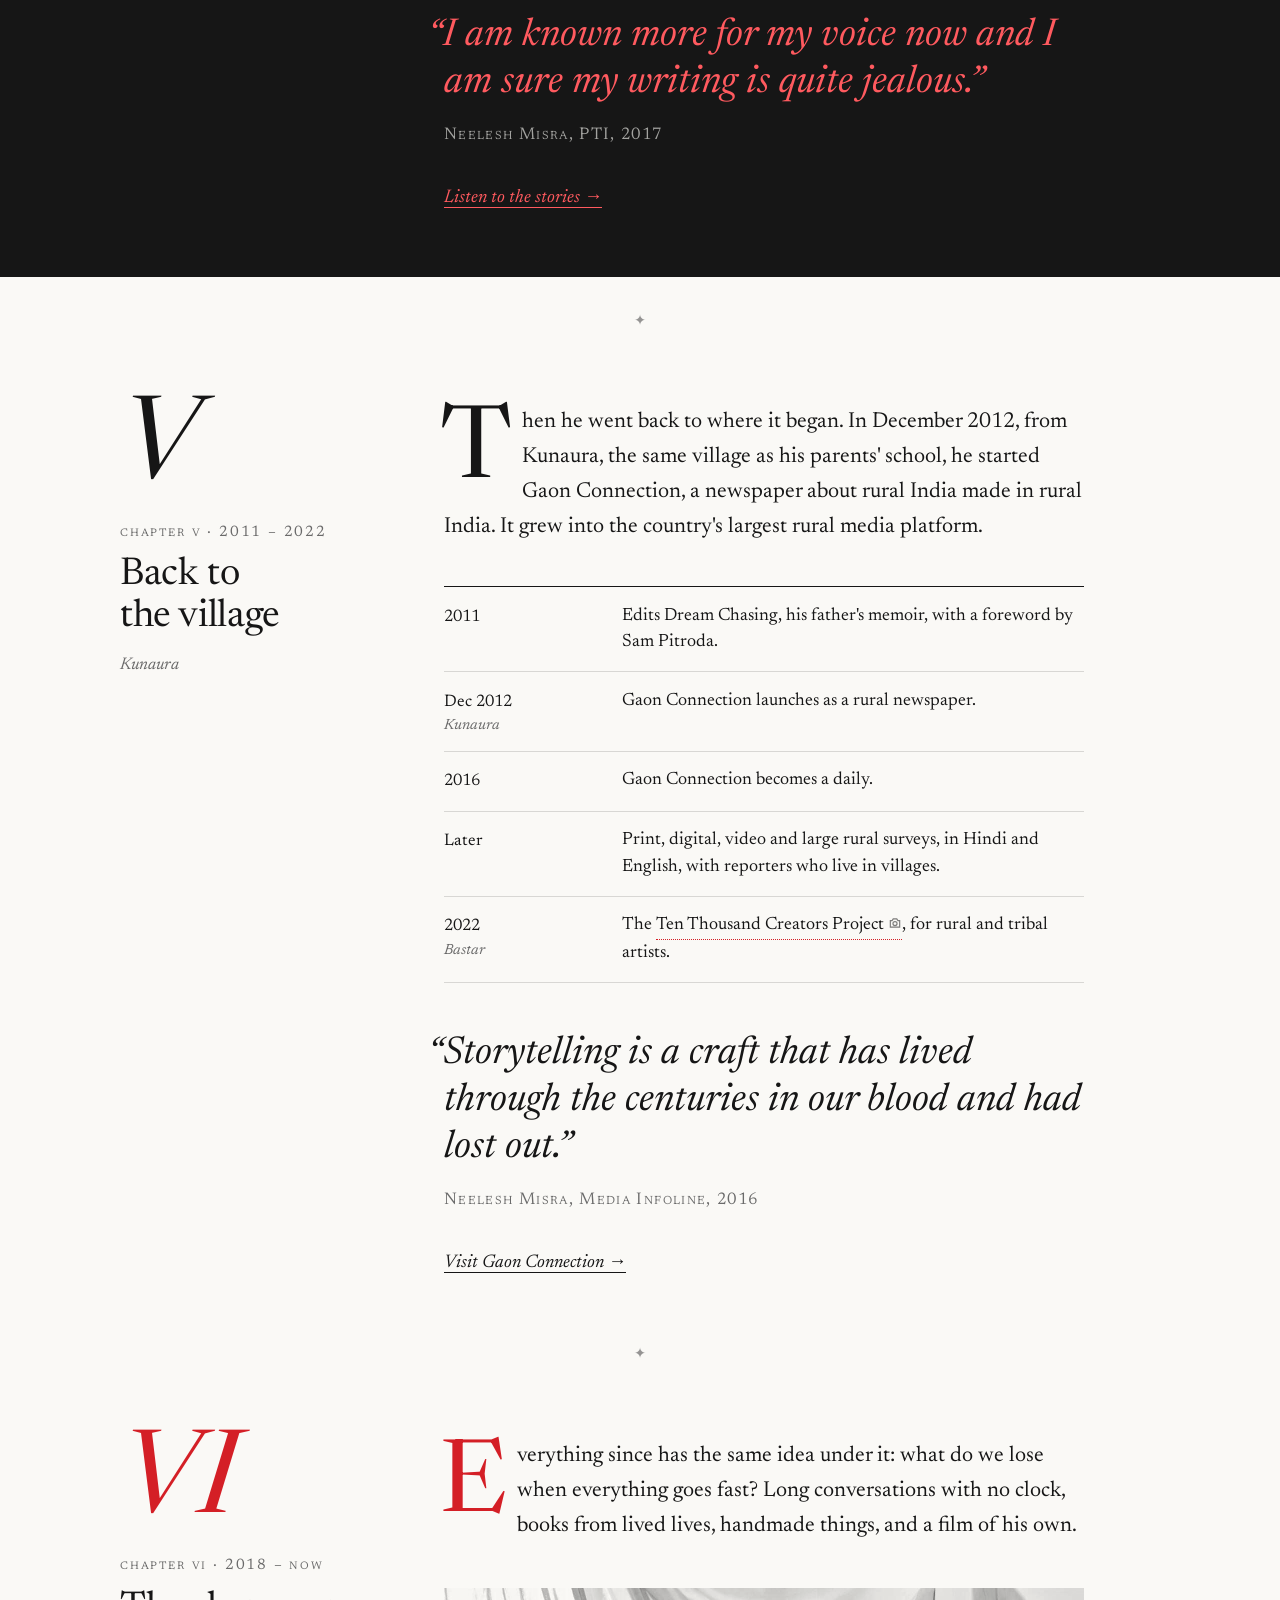
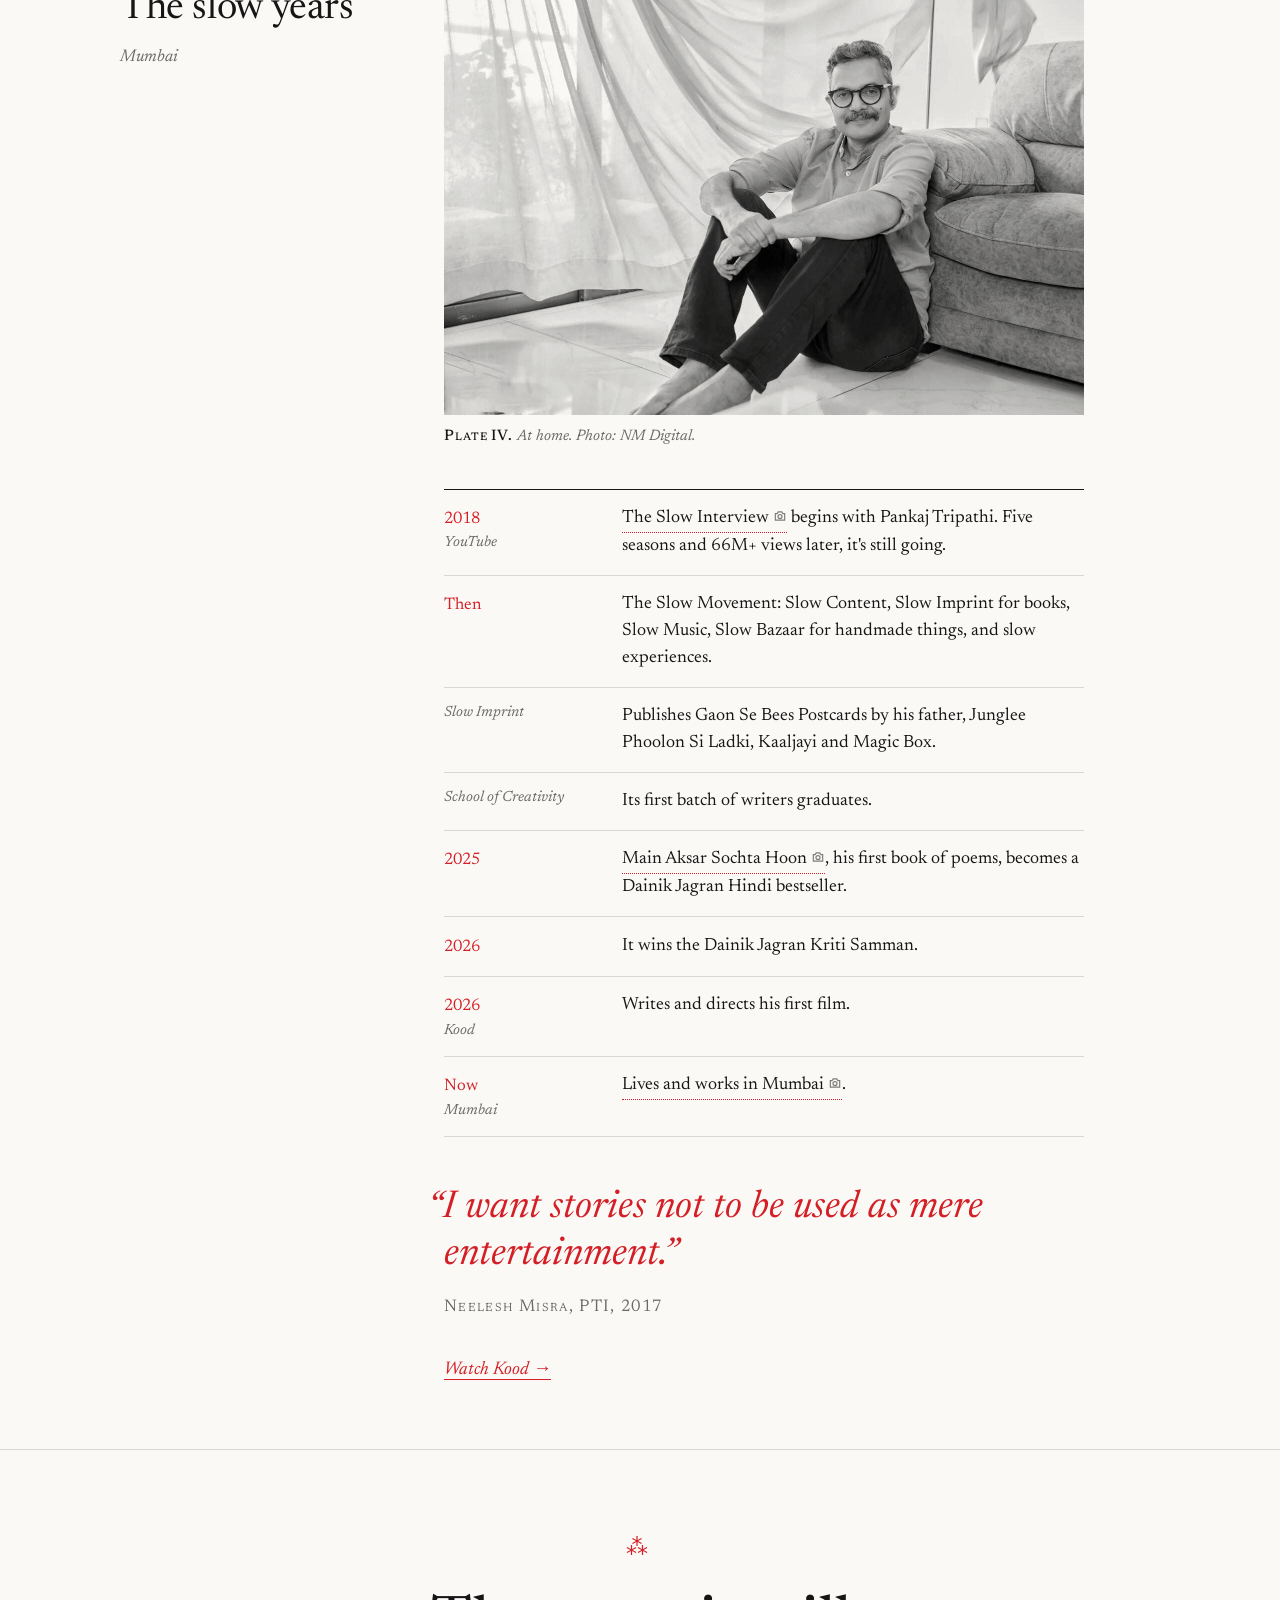
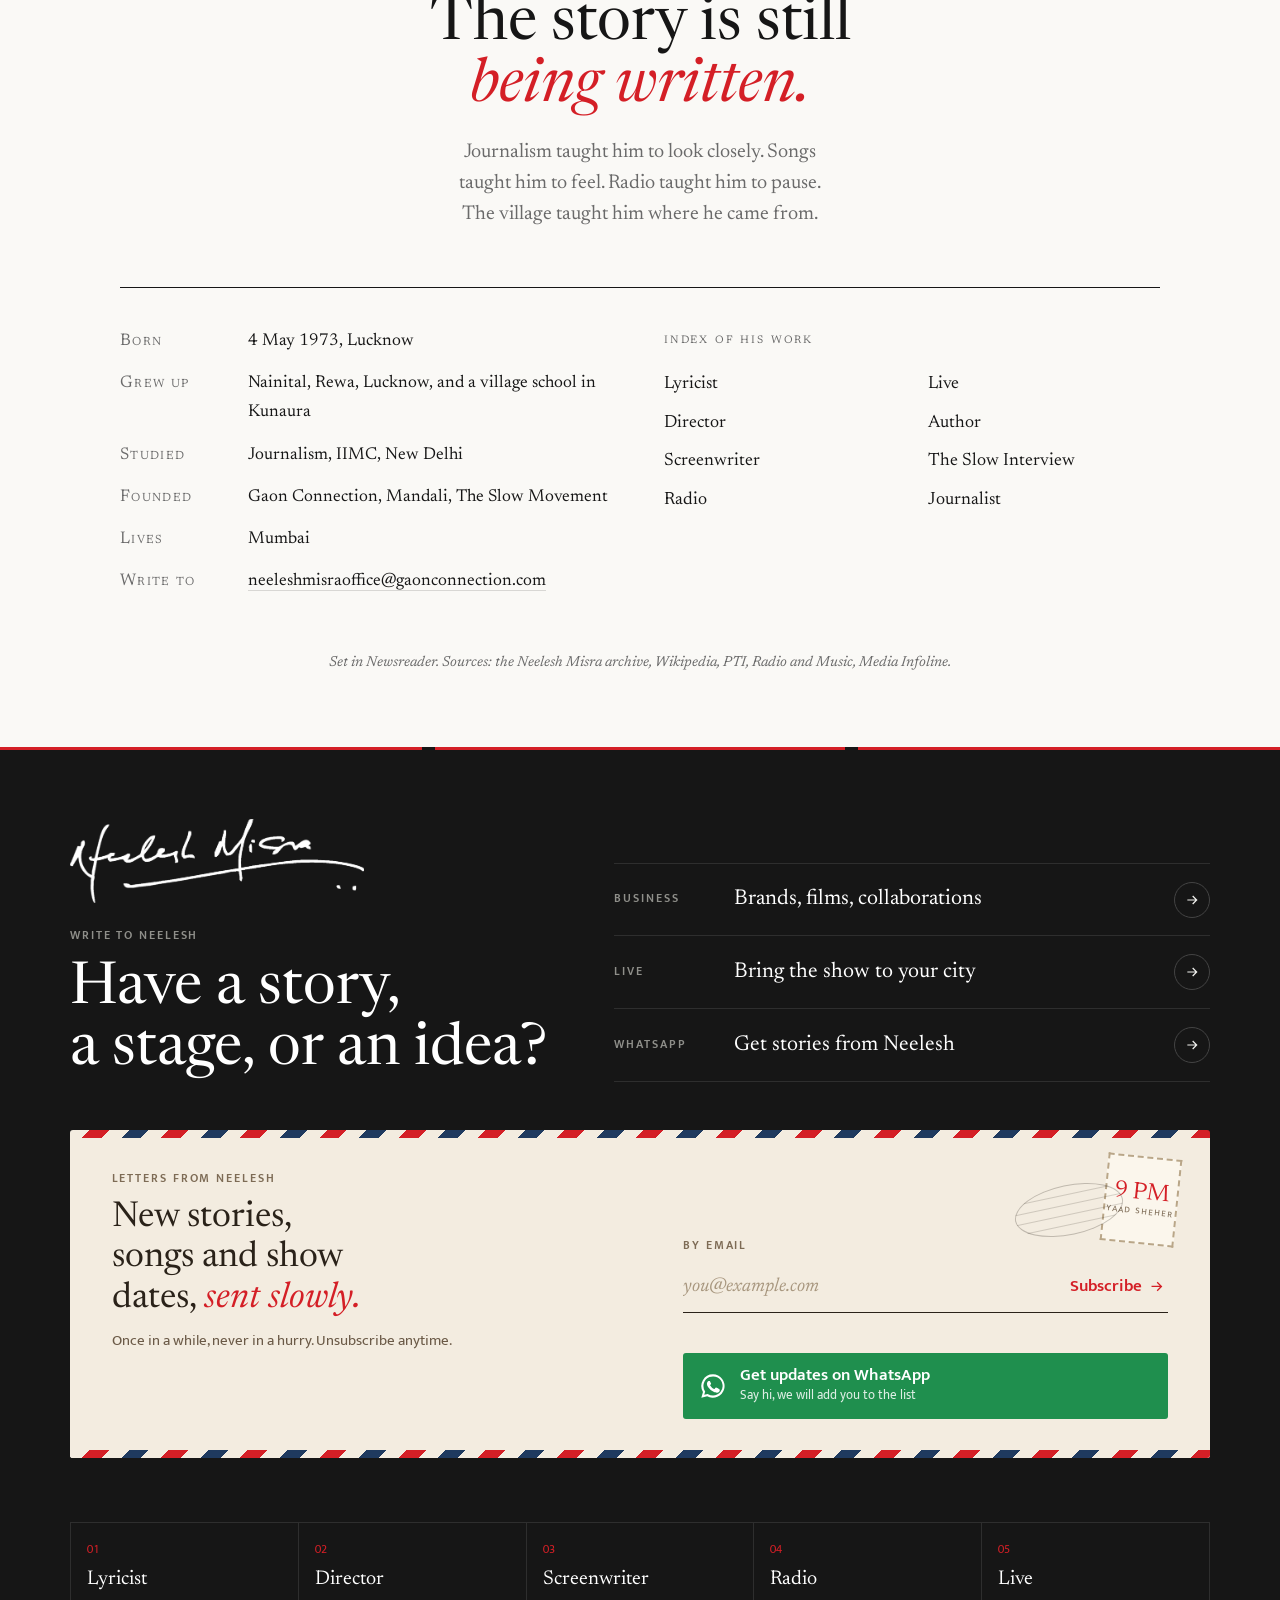
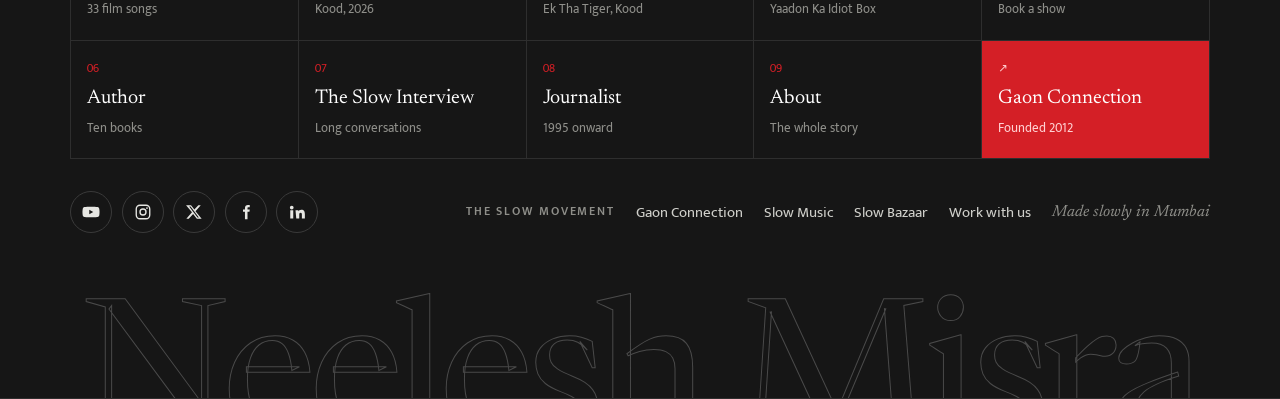
==== commit c2cc545b: "About: The Slow Interview keyword shows the first episode, with Pankaj Tripathi Co-Authored-By: Clau" ====
--- a/about/index.html
+++ b/about/index.html
@@ -186,7 +186,7 @@
   function openPh(el){var k=el.getAttribute("data-ph"),p=PH[k];if(!p)return;clearTimeout(hideT);
     if(openK&&openK!==el)openK.setAttribute("aria-expanded","false");openK=el;el.setAttribute("aria-expanded","true");
     pv.innerHTML='<button class="kw-x" aria-label="Close">×</button><img src="'+(p.img.indexOf("http")===0?p.img:"../"+p.img)+'" alt="'+E(p.cap)+'"><figcaption><b>'+E(p.cap)+'</b><span>Photo: '+(p.url?'<a href="'+p.url+'" target="_blank" rel="noopener">'+E(p.credit)+'</a>':E(p.credit))+'</span></figcaption>';
-    pv.hidden=false;pv.classList.remove("on");place(el);var im=NM.$("img",pv);im.onload=function(){if(openK===el)place(el)};requestAnimationFrame(function(){pv.classList.add("on")})}
+    pv.hidden=false;pv.classList.remove("on");place(el);var im=NM.$("img",pv);im.onload=function(){if(openK===el)place(el)};if(p.fb)im.onerror=function(){im.onerror=null;im.src=p.fb};requestAnimationFrame(function(){pv.classList.add("on")})}
   function closePh(){if(openK)openK.setAttribute("aria-expanded","false");openK=null;pv.classList.remove("on");hideT=setTimeout(function(){pv.hidden=true},200)}
   var fine=matchMedia("(hover:hover) and (pointer:fine)").matches;
   if(fine){document.addEventListener("mouseover",function(e){var k=e.target.closest(".kw");if(k)openPh(k);else if(openK&&!e.target.closest(".kw-pop"))closePh()})}
